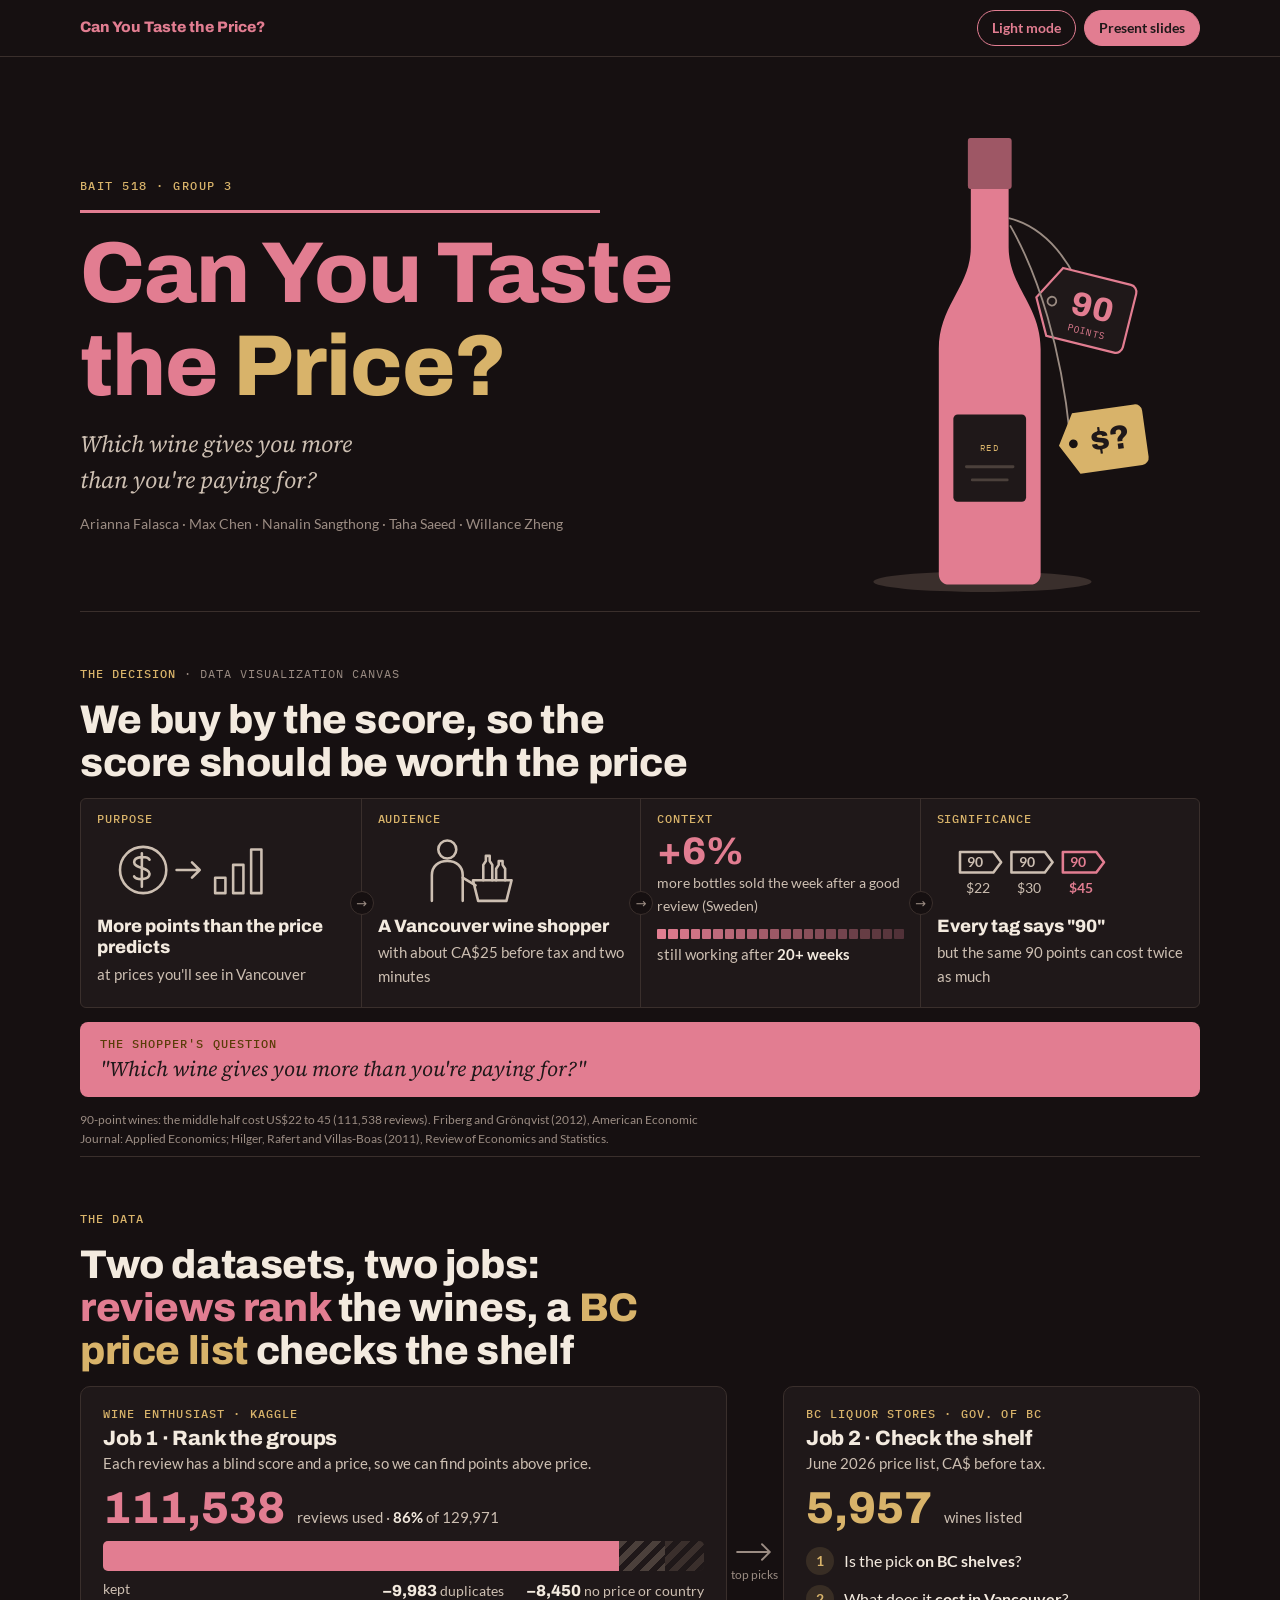
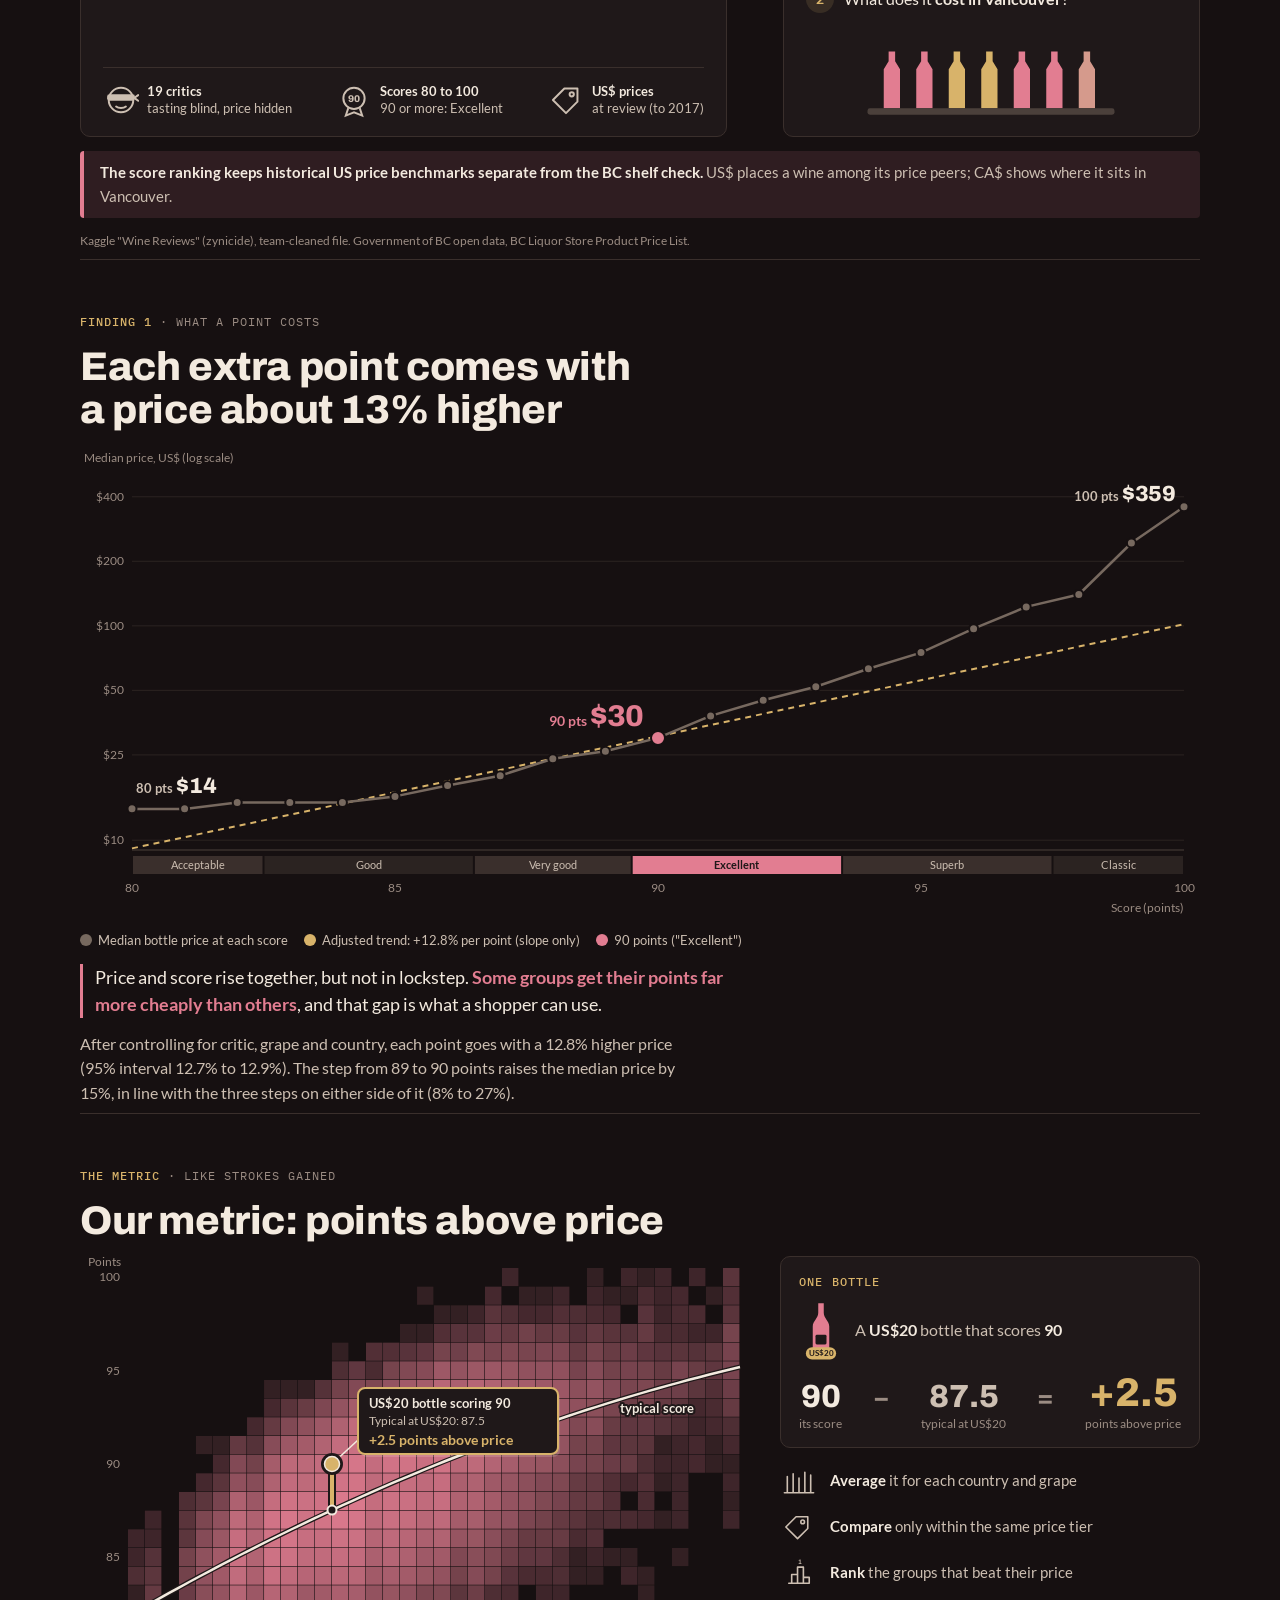
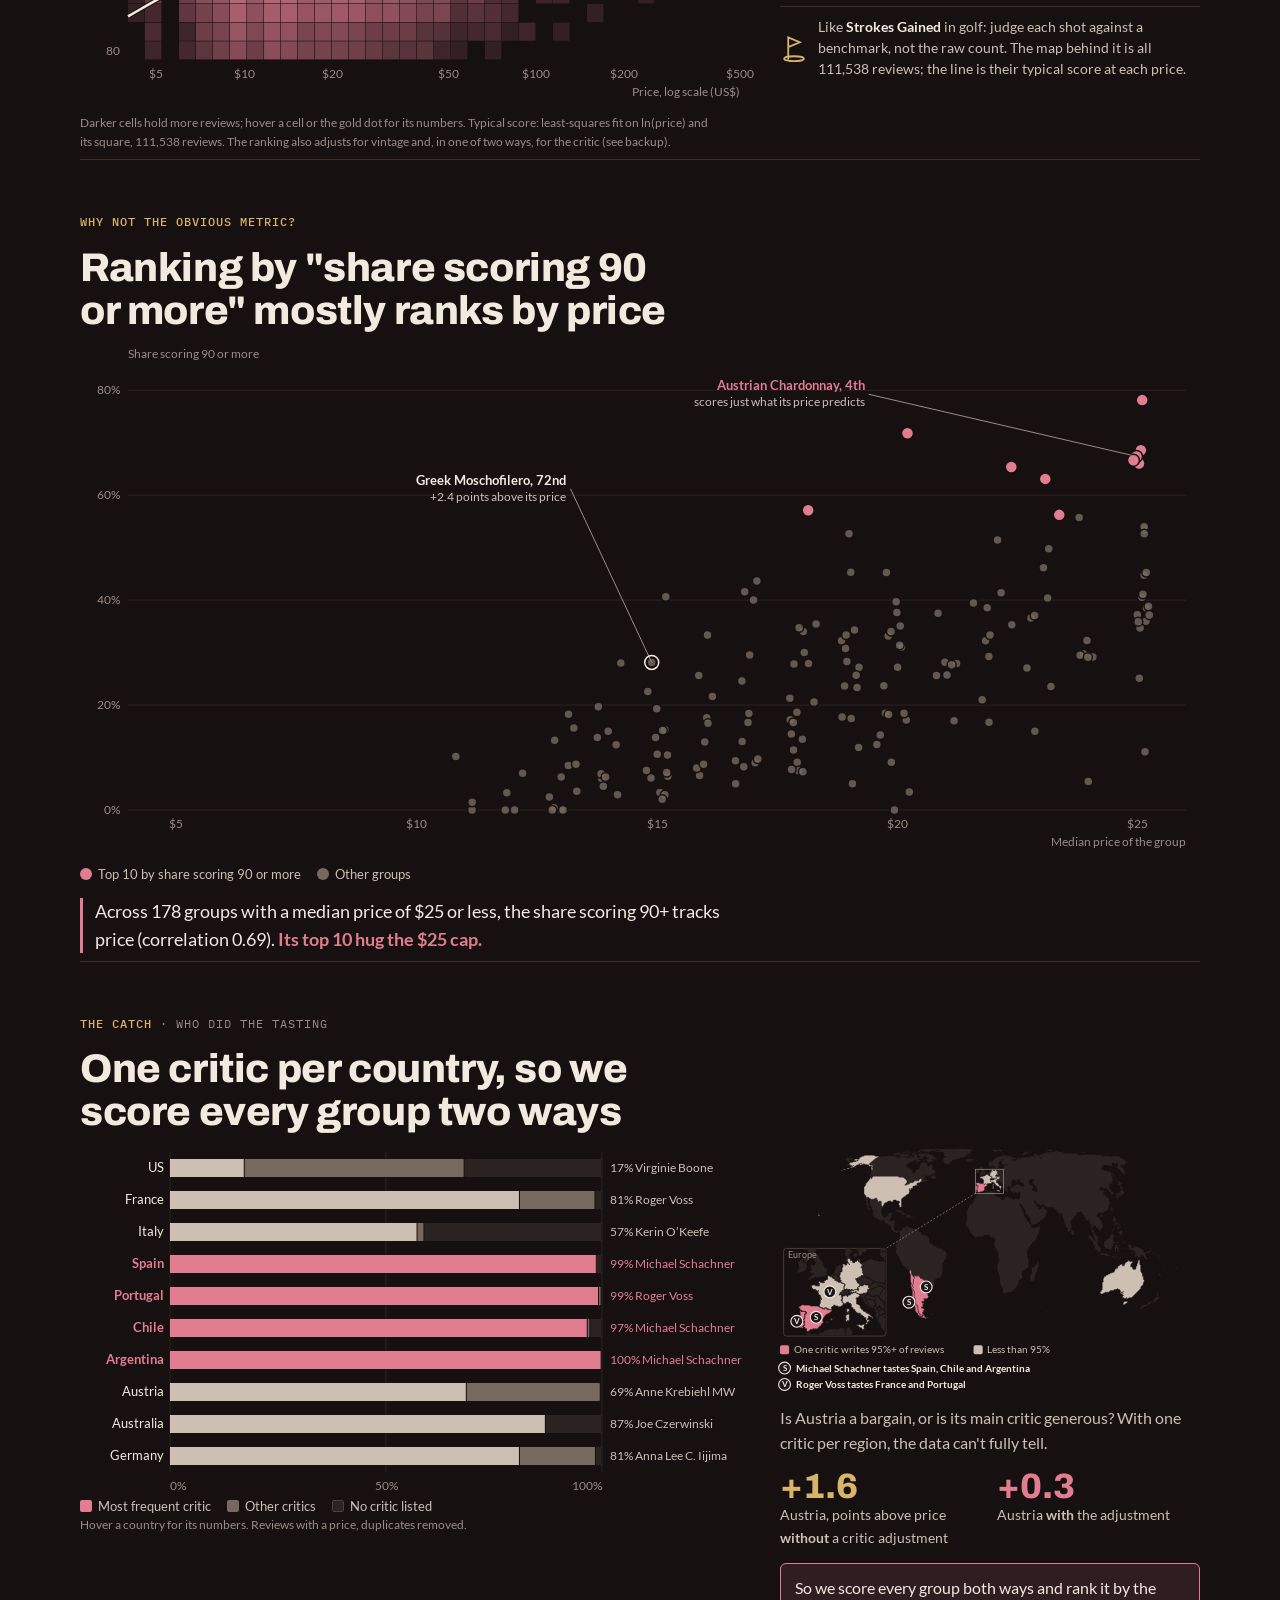
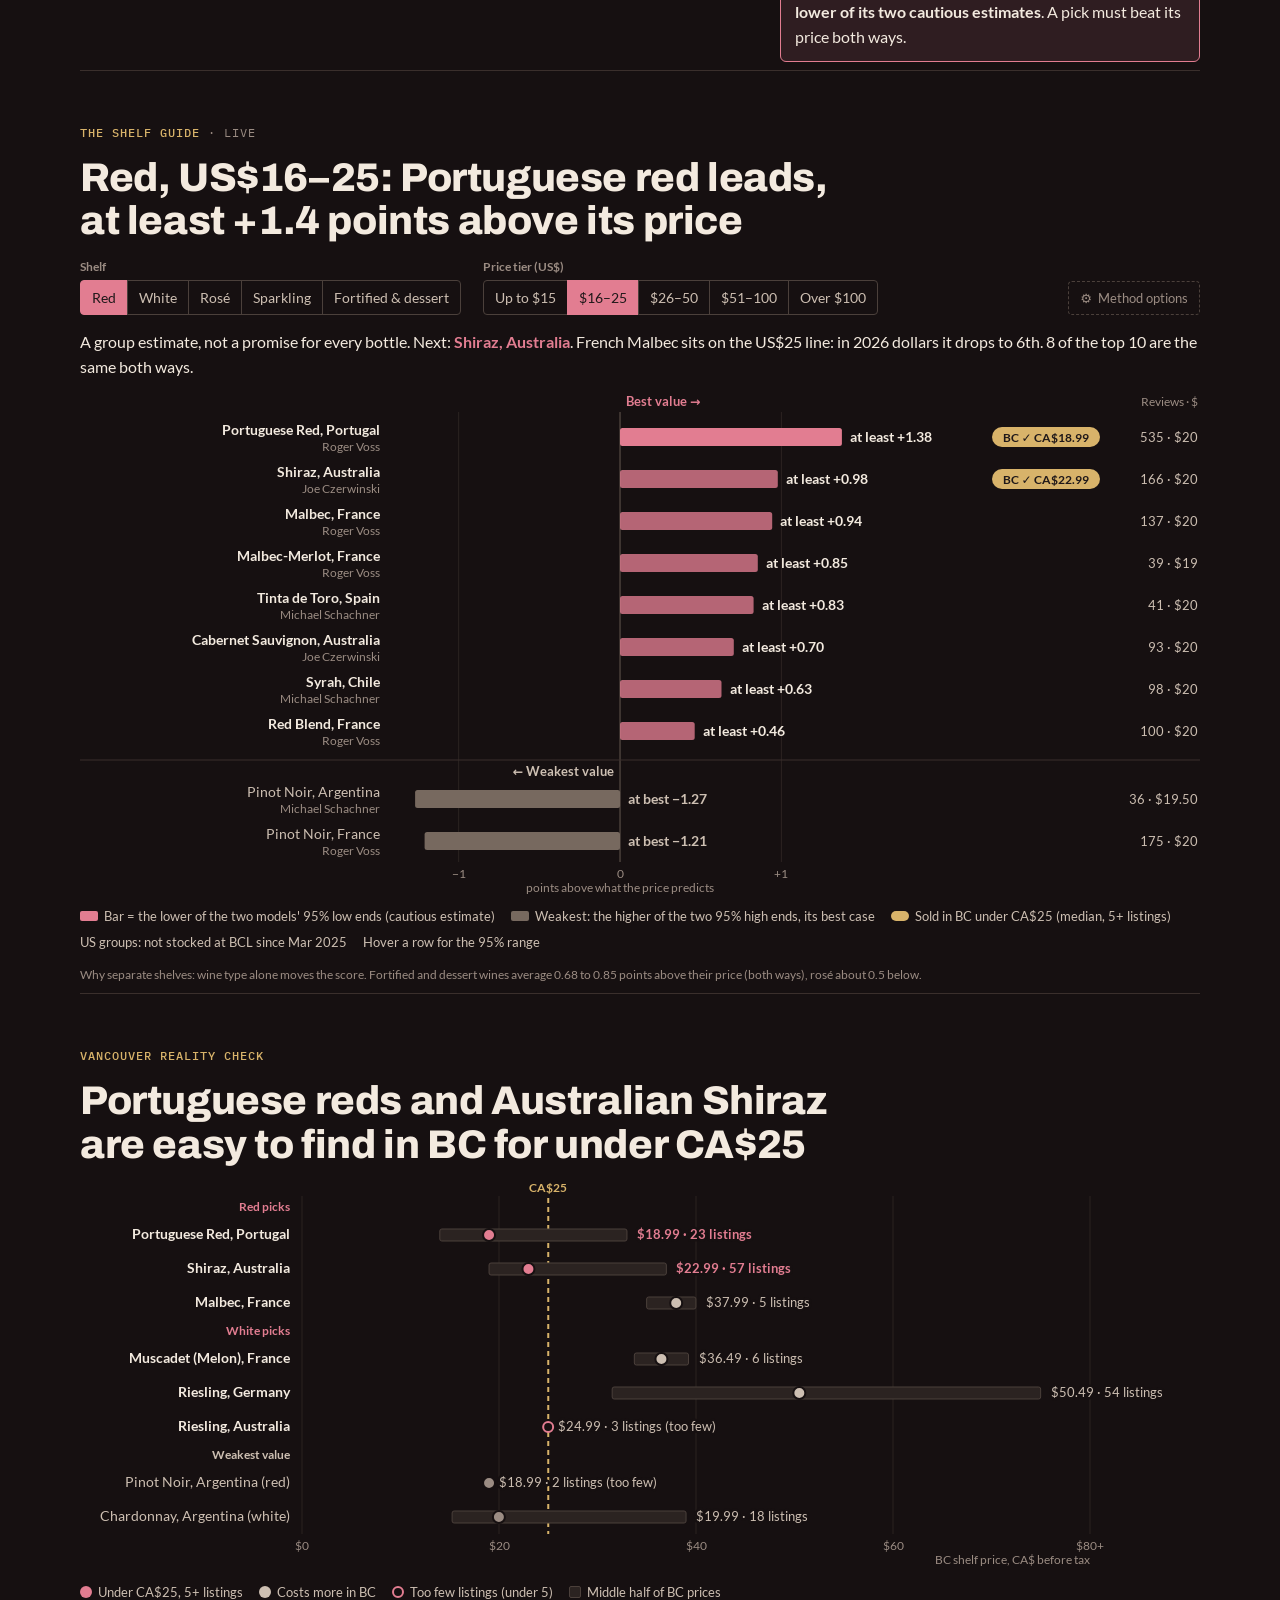
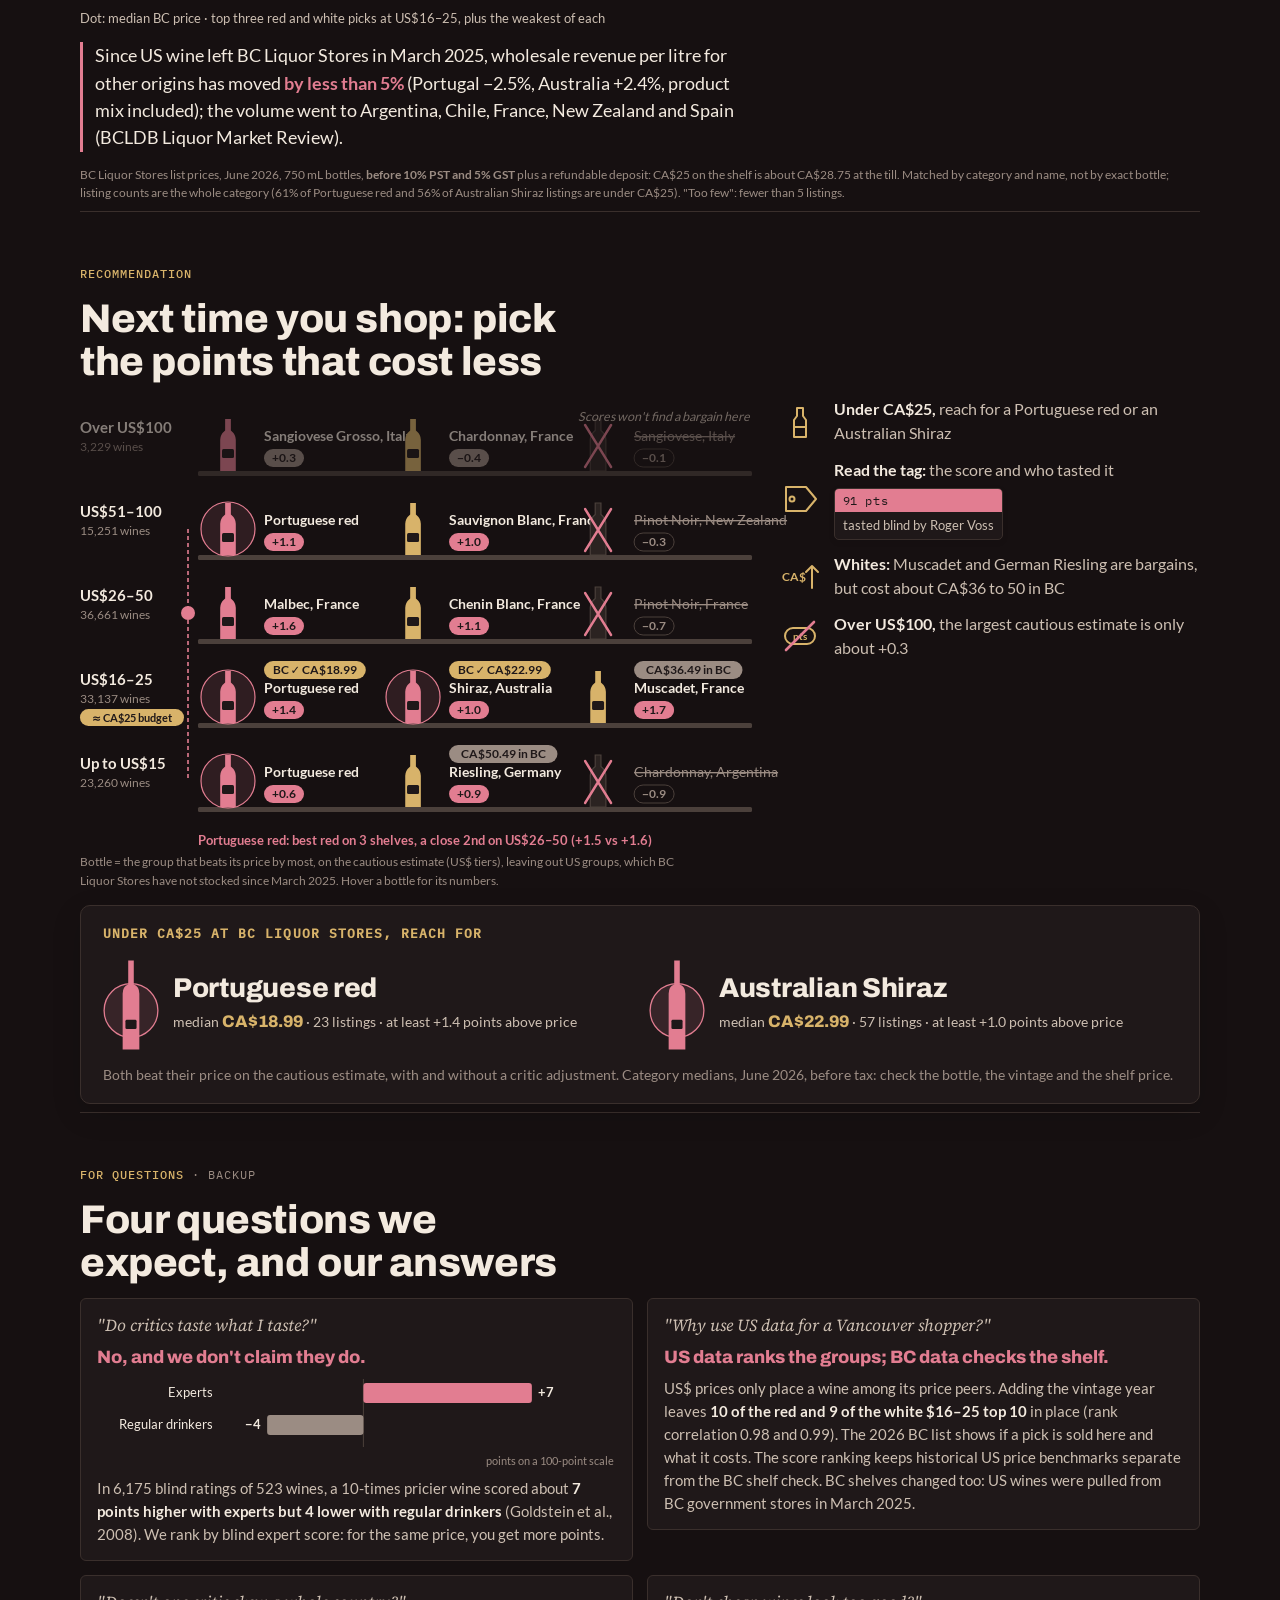
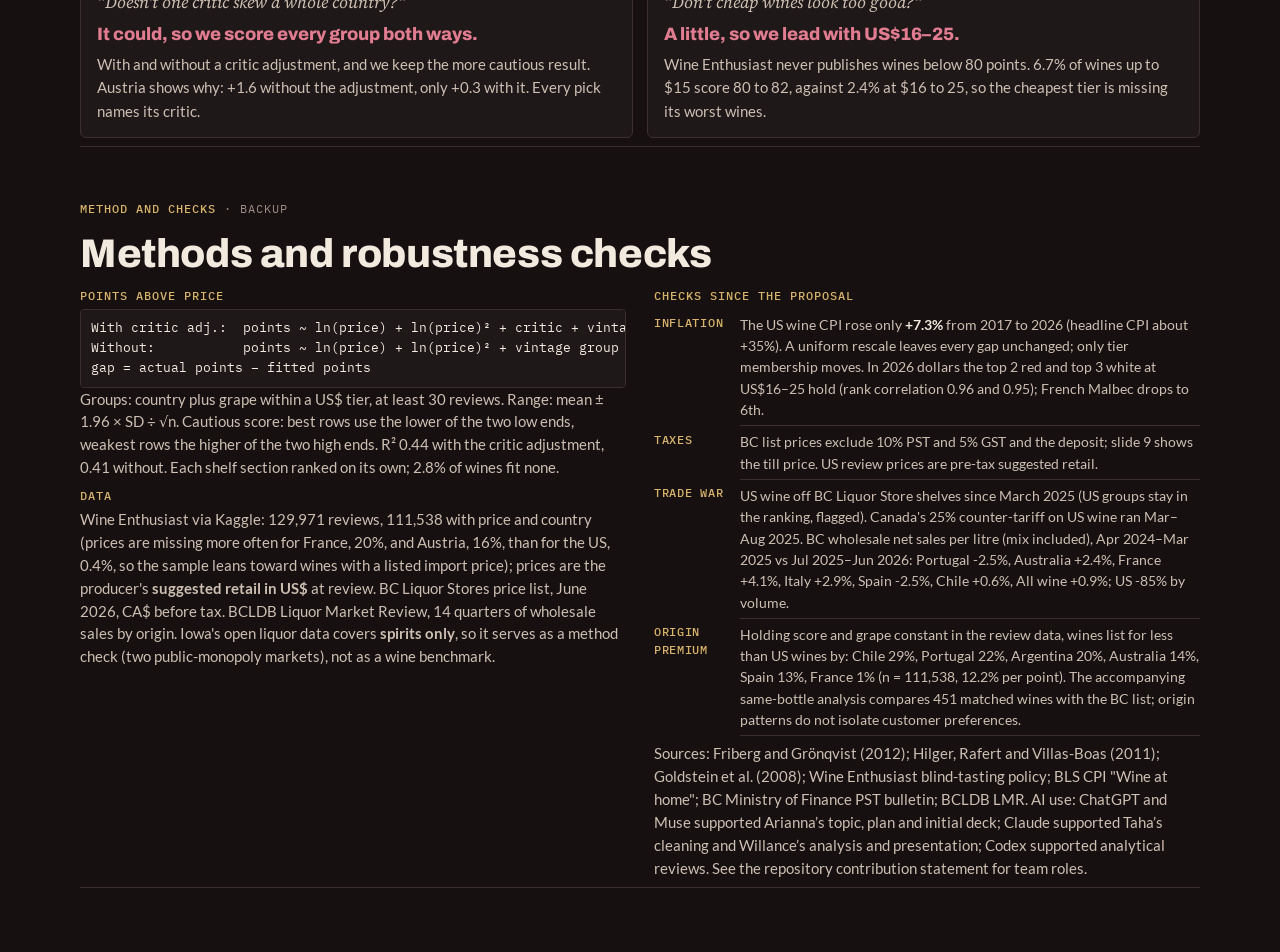
==== projects/wine-story.html @ f8c3a5fb "Create personal analytics portfolio with four evidence-based case studies" ====
<!doctype html>
<html lang="en">
<head>
<meta charset="utf-8">
<meta name="viewport" content="width=device-width, initial-scale=1, viewport-fit=cover">
<title>Can You Taste the Price?</title>
<meta name="claude:viewport-fit-sides" content="cover">
<script>(function () { var t = "dark"; try { t = localStorage.getItem("cytp-theme") || "dark"; } catch (e) {} document.documentElement.setAttribute("data-theme", t === "light" ? "light" : "dark"); })();</script>
<style>
/* Fonts embedded (Google Fonts latin subsets, OFL) so the page renders the same offline. */
@font-face {
  font-family: 'Archivo';
  font-style: normal;
  font-weight: 600;
  font-stretch: 100%;
  font-display: swap;
  src: url([data-uri]) format('woff2');
  unicode-range: U+0000-00FF, U+0131, U+0152-0153, U+02BB-02BC, U+02C6, U+02DA, U+02DC, U+0304, U+0308, U+0329, U+2000-206F, U+20AC, U+2122, U+2191, U+2193, U+2212, U+2215, U+FEFF, U+FFFD;
}
@font-face {
  font-family: 'Archivo';
  font-style: normal;
  font-weight: 800;
  font-stretch: 100%;
  font-display: swap;
  src: url([data-uri]) format('woff2');
  unicode-range: U+0000-00FF, U+0131, U+0152-0153, U+02BB-02BC, U+02C6, U+02DA, U+02DC, U+0304, U+0308, U+0329, U+2000-206F, U+20AC, U+2122, U+2191, U+2193, U+2212, U+2215, U+FEFF, U+FFFD;
}
@font-face {
  font-family: 'IBM Plex Mono';
  font-style: normal;
  font-weight: 400;
  font-display: swap;
  src: url([data-uri]) format('woff2');
  unicode-range: U+0000-00FF, U+0131, U+0152-0153, U+02BB-02BC, U+02C6, U+02DA, U+02DC, U+0304, U+0308, U+0329, U+2000-206F, U+20AC, U+2122, U+2191, U+2193, U+2212, U+2215, U+FEFF, U+FFFD;
}
@font-face {
  font-family: 'IBM Plex Mono';
  font-style: normal;
  font-weight: 500;
  font-display: swap;
  src: url([data-uri]) format('woff2');
  unicode-range: U+0000-00FF, U+0131, U+0152-0153, U+02BB-02BC, U+02C6, U+02DA, U+02DC, U+0304, U+0308, U+0329, U+2000-206F, U+20AC, U+2122, U+2191, U+2193, U+2212, U+2215, U+FEFF, U+FFFD;
}
@font-face {
  font-family: 'Lato';
  font-style: normal;
  font-weight: 400;
  font-display: swap;
  src: url([data-uri]) format('woff2');
  unicode-range: U+0000-00FF, U+0131, U+0152-0153, U+02BB-02BC, U+02C6, U+02DA, U+02DC, U+0304, U+0308, U+0329, U+2000-206F, U+20AC, U+2122, U+2191, U+2193, U+2212, U+2215, U+FEFF, U+FFFD;
}
@font-face {
  font-family: 'Lato';
  font-style: normal;
  font-weight: 700;
  font-display: swap;
  src: url([data-uri]) format('woff2');
  unicode-range: U+0000-00FF, U+0131, U+0152-0153, U+02BB-02BC, U+02C6, U+02DA, U+02DC, U+0304, U+0308, U+0329, U+2000-206F, U+20AC, U+2122, U+2191, U+2193, U+2212, U+2215, U+FEFF, U+FFFD;
}
@font-face {
  font-family: 'Source Serif 4';
  font-style: italic;
  font-weight: 400;
  font-display: swap;
  src: url([data-uri]) format('woff2');
  unicode-range: U+0000-00FF, U+0131, U+0152-0153, U+02BB-02BC, U+02C6, U+02DA, U+02DC, U+0304, U+0308, U+0329, U+2000-206F, U+20AC, U+2122, U+2191, U+2193, U+2212, U+2215, U+FEFF, U+FFFD;
}
@font-face {
  font-family: 'Source Serif 4';
  font-style: italic;
  font-weight: 600;
  font-display: swap;
  src: url([data-uri]) format('woff2');
  unicode-range: U+0000-00FF, U+0131, U+0152-0153, U+02BB-02BC, U+02C6, U+02DA, U+02DC, U+0304, U+0308, U+0329, U+2000-206F, U+20AC, U+2122, U+2191, U+2193, U+2212, U+2215, U+FEFF, U+FFFD;
}
/* Layout: one story, two modes. Scroll mode = a long read for the proposal; Present mode = 16:9 slides
   (1280x720 frames scaled to the screen) for the 7-minute talk. Palette follows the team deck: cream, burgundy, gold. */
:root {
  --bg: #f5efe4; --panel: #fffaf1; --ink: #2a1b1d; --ink-2: #5a4a4b; --ink-3: #8a7b78;
  --rule: #e2d6c4; --grid: #eadfcf; --axis: #cbbca8; --data: #b9ab9a;
  --wine: #6b1d2b; --wine-wash: rgba(107, 29, 43, 0.08); --gold: #a57d33; --gold-wash: rgba(165, 125, 51, 0.12); --dec-label: #e6c886;
  --font-display: "Archivo", "Helvetica Neue", Arial, sans-serif;
  --font-serif: "Source Serif 4", Georgia, serif;
  --font-body: "Lato", system-ui, -apple-system, "Segoe UI", sans-serif;
  --font-data: "IBM Plex Mono", ui-monospace, Menlo, monospace;
}
@media (prefers-color-scheme: dark) {
  :root:not([data-theme="light"]) {
    --bg: #161011; --panel: #1f1819; --ink: #f3eadf; --ink-2: #cdbfb2; --ink-3: #9b8c83;
    --rule: #3a2f2c; --grid: #2b2321; --axis: #4b403b; --data: #77695f;
    --wine: #e27d91; --wine-wash: rgba(226, 125, 145, 0.12); --gold: #d8b36a; --gold-wash: rgba(216, 179, 106, 0.14); --dec-label: #5a3c08;
    color-scheme: dark;
  }
}
:root[data-theme="dark"] {
  --bg: #161011; --panel: #1f1819; --ink: #f3eadf; --ink-2: #cdbfb2; --ink-3: #9b8c83;
  --rule: #3a2f2c; --grid: #2b2321; --axis: #4b403b; --data: #77695f;
  --wine: #e27d91; --wine-wash: rgba(226, 125, 145, 0.12); --gold: #d8b36a; --gold-wash: rgba(216, 179, 106, 0.14); --dec-label: #5a3c08;
  color-scheme: dark;
}
* { box-sizing: border-box; }
[hidden] { display: none !important; }
body { margin: 0; background: var(--bg); color: var(--ink); font-family: var(--font-body); font-size: 1rem; line-height: 1.55;
  padding-left: max(16px, env(safe-area-inset-left, 0px)); padding-right: max(16px, env(safe-area-inset-right, 0px)); padding-block: 0 64px; }
h1, h2, h3 { font-family: var(--font-display); font-weight: 800; line-height: 1.08; margin: 0; text-wrap: balance; letter-spacing: -0.01em; }
p { margin: 0; }
a { color: var(--wine); text-underline-offset: 2px; }
:focus-visible { outline: 2px solid var(--wine); outline-offset: 2px; }
.num { font-variant-numeric: tabular-nums; }

/* top bar (scroll mode) */
.bar { position: sticky; top: env(safe-area-inset-top, 0px); z-index: 20; background: var(--bg); border-bottom: 1px solid var(--rule); margin: 0 calc(-1 * max(16px, env(safe-area-inset-left, 0px))); padding: 10px max(16px, env(safe-area-inset-left, 0px)); }
body::before { content: ""; position: fixed; inset: 0 0 auto; height: env(safe-area-inset-top, 0px); z-index: 30; background: var(--bg); }
.bar-in { max-width: 1120px; margin: 0 auto; display: flex; align-items: center; justify-content: space-between; gap: 12px; }
.bar-btns { display: flex; gap: 8px; align-items: center; }
.bar .brand { font-family: var(--font-display); font-weight: 800; font-size: 0.95rem; color: var(--wine); }
.btn { font: inherit; font-size: 0.875rem; font-weight: 700; border: 1px solid var(--wine); color: var(--wine); background: transparent; border-radius: 999px; padding: 6px 14px; cursor: pointer; min-height: 34px; }
.btn.solid { background: var(--wine); color: var(--panel); }
.btn:hover { background: var(--wine-wash); }
.btn.solid:hover { opacity: 0.9; background: var(--wine); }

/* slides in scroll mode */
.slide { max-width: 1120px; margin: 0 auto; padding-block: 52px 8px; border-bottom: 1px solid var(--rule); }
.frame { display: grid; gap: 14px; min-width: 0; }
.eyebrow { font-family: var(--font-data); font-size: 0.78rem; letter-spacing: 0.08em; text-transform: uppercase; color: var(--ink-3); }
.eyebrow b { color: var(--gold); font-weight: 500; }
.slide h2 { font-size: clamp(1.6rem, 1.2rem + 1.8vw, 2.5rem); color: var(--ink); max-width: 30ch; }
.dek { font-family: var(--font-serif); font-style: italic; font-size: clamp(1.15rem, 1rem + 0.6vw, 1.45rem); color: var(--ink-2); max-width: 46ch; }
.take { font-size: 1.1rem; color: var(--ink); max-width: 66ch; border-left: 3px solid var(--wine); padding-left: 12px; }
.take b { color: var(--wine); }
.src { font-size: 0.75rem; color: var(--ink-3); max-width: 90ch; }
.more { display: grid; gap: 10px; color: var(--ink-2); max-width: 70ch; font-size: 0.97rem; }
.cols { display: grid; grid-template-columns: minmax(0, 1.6fr) minmax(0, 1fr); gap: 28px; align-items: start; }
.side { display: grid; gap: 14px; align-content: start; color: var(--ink-2); font-size: 0.98rem; min-width: 0; }
.side .big { font-family: var(--font-display); font-weight: 800; font-size: 2.2rem; color: var(--wine); line-height: 1; }
.side .lbl { font-size: 0.9rem; color: var(--ink-2); }
.side .pair { display: grid; grid-template-columns: 1fr 1fr; gap: 14px; }
.rule-box { border: 1px solid var(--wine); border-radius: 6px; padding: 12px 14px; background: var(--wine-wash); color: var(--ink); }
.chart { position: relative; width: 100%; min-width: 0; }
.chart svg { display: block; width: 100%; height: auto; overflow: visible; }
.chart svg text { font-family: var(--font-body); font-variant-numeric: tabular-nums; }
.legend { display: flex; flex-wrap: wrap; gap: 6px 16px; font-size: 0.82rem; color: var(--ink-2); }
.legend span { display: inline-flex; align-items: center; gap: 6px; }
.k { display: inline-block; width: 12px; height: 12px; border-radius: 50%; }
.k.w { background: var(--wine); } .k.g { background: var(--gold); } .k.d { background: var(--data); } .k.l { background: var(--grid); border: 1px solid var(--axis); border-radius: 2px; } .k.sq { border-radius: 2px; }
.tip { position: absolute; pointer-events: none; z-index: 5; background: var(--panel); color: var(--ink); border: 1px solid var(--axis); border-radius: 4px; padding: 7px 10px; font-size: 0.8rem; line-height: 1.4; box-shadow: 0 4px 14px rgba(0,0,0,0.14); max-width: 260px; display: grid; gap: 2px; }
.tip strong { font-size: 0.92rem; } .tip span { color: var(--ink-2); }
details.notes { color: var(--ink-2); font-size: 0.9rem; max-width: 72ch; margin-top: 10px; }
details.notes summary { cursor: pointer; font-family: var(--font-data); font-size: 0.75rem; letter-spacing: 0.06em; text-transform: uppercase; color: var(--ink-3); }
details.notes p { margin-top: 6px; }

/* title slide */
.title h1 { font-size: clamp(2.6rem, 1.6rem + 5vw, 5.4rem); color: var(--wine); }
.title h1 em { font-style: normal; color: var(--gold); }
.stats { display: grid; grid-template-columns: repeat(3, minmax(0, 1fr)); gap: 0; border-top: 1px solid var(--rule); margin-top: 6px; }
.stat { padding: 14px 18px 4px 0; display: grid; gap: 4px; align-content: start; }
.stat + .stat { padding-left: 18px; border-left: 1px solid var(--rule); }
.stat .v { font-family: var(--font-display); font-weight: 800; font-size: 2.3rem; line-height: 1; color: var(--ink); }
.stat .v.w { color: var(--wine); }
.stat .l { font-size: 0.9rem; color: var(--ink-2); max-width: 30ch; }
.team { font-size: 0.9rem; color: var(--ink-3); }

/* canvas grid */
.canvas { display: grid; grid-template-columns: repeat(4, minmax(0, 1fr)); border: 1px solid var(--rule); border-radius: 6px; background: var(--panel); }
.cell { padding: 14px 16px 16px; display: grid; gap: 6px; align-content: start; min-width: 0; }
.cell + .cell { border-left: 1px solid var(--rule); }
.cell h3 { font-family: var(--font-data); font-weight: 500; font-size: 0.75rem; letter-spacing: 0.08em; text-transform: uppercase; color: var(--gold); }
.cell p { font-size: 0.95rem; color: var(--ink-2); }
.cell p b { color: var(--ink); }
.canvas.vis .cell { gap: 4px; position: relative; }
.canvas.vis .cell + .cell::before { content: "→"; position: absolute; left: -12px; top: 50%; transform: translateY(-50%); width: 22px; height: 22px; border-radius: 50%; background: var(--bg); border: 1px solid var(--rule); display: grid; place-items: center; font-size: 13px; color: var(--ink-3); z-index: 1; }
.cell .ico { width: 100%; max-width: 190px; height: 72px; color: var(--ink-2); margin: 4px 0 6px; overflow: visible; }
.cell .hl { font-family: var(--font-display); font-weight: 800; font-size: 1.12rem; line-height: 1.2; color: var(--ink); }
.stat6 { display: grid; gap: 2px; margin: 2px 0 4px; }
.stat6 .big6 { font-family: var(--font-display); font-weight: 800; font-size: 2.4rem; line-height: 1; color: var(--wine); font-variant-numeric: tabular-nums; }
.stat6 span:last-child { font-size: 0.9rem; color: var(--ink-2); }
.weeks { display: grid; grid-template-columns: repeat(22, 1fr); gap: 2px; height: 10px; margin-top: 4px; }
.weeks i { background: var(--wine); border-radius: 1px; }
.wl { font-size: 0.85rem; color: var(--ink-2); }
body.present .cell .hl { font-size: 20px; } body.present .stat6 .big6 { font-size: 44px; }

.decision { font-family: var(--font-serif); font-style: italic; font-size: 1.3rem; line-height: 1.35; color: var(--panel); background: var(--wine); border-radius: 8px; padding: 14px 20px; }
.decision b { display: block; font-family: var(--font-data); font-style: normal; font-weight: 500; font-size: 0.72rem; letter-spacing: 0.09em; text-transform: uppercase; color: var(--dec-label); margin-bottom: 4px; }


/* slide 3: two datasets, two jobs */
.hw { color: var(--wine); } .hg { color: var(--gold); }
.jobs { display: grid; grid-template-columns: minmax(0, 1.55fr) 56px minmax(0, 1fr); align-items: stretch; }
.job { background: var(--panel); border: 1px solid var(--rule); border-radius: 10px; padding: 18px 22px; display: flex; flex-direction: column; min-width: 0; }
.job .jt { font-family: var(--font-data); font-weight: 500; font-size: 0.72rem; letter-spacing: 0.1em; text-transform: uppercase; color: var(--gold); margin: 0; }
.job h3 { font-family: var(--font-display); font-weight: 800; font-size: 1.3rem; margin: 4px 0 2px; color: var(--ink); }
.job .js { font-size: 0.92rem; color: var(--ink-2); margin: 0 0 10px; }
.kept { display: flex; align-items: baseline; gap: 12px; flex-wrap: wrap; margin: 2px 0 10px; font-size: 0.92rem; color: var(--ink-2); }
.kept b { color: var(--ink); }
.jbig { font-family: var(--font-display); font-weight: 800; font-size: 2.8rem; line-height: 1; color: var(--wine); }
.j2 .jbig { color: var(--gold); }
.kbar { display: flex; height: 30px; border-radius: 5px; overflow: hidden; background: var(--grid); }
.kbar i { display: block; height: 100%; border-radius: 0; width: auto; margin: 0; }
.kbar .kk { background: var(--wine); }
.kbar .kc1 { background: repeating-linear-gradient(135deg, var(--axis) 0 6px, var(--panel) 6px 12px); }
.kbar .kc2 { background: repeating-linear-gradient(135deg, var(--rule) 0 6px, var(--panel) 6px 12px); }
.kl { display: flex; gap: 6px 22px; flex-wrap: wrap; margin: 8px 0 4px; font-size: 0.85rem; color: var(--ink-2); }
.kl .kc-first { margin-left: auto; }
.kl b { font-family: var(--font-display); font-weight: 800; color: var(--ink); font-size: 1rem; }
.chips { display: grid; grid-template-columns: repeat(3, auto); justify-content: space-between; gap: 12px; margin-top: auto; padding-top: 14px; border-top: 1px solid var(--rule); }
.chip { display: grid; grid-template-columns: 36px 1fr; gap: 8px; align-items: center; font-size: 0.84rem; line-height: 1.3; color: var(--ink-2); }
.chip svg { width: 36px; height: 36px; color: var(--ink-2); }
.chip b { color: var(--ink); }
.jarrow { display: flex; flex-direction: column; align-items: center; justify-content: center; gap: 2px; color: var(--ink-3); font-size: 0.72rem; }
.jarrow svg { width: 42px; height: 24px; }
.qs { list-style: none; margin: 6px 0 0; padding: 0; display: grid; gap: 10px; }
.qs li { display: grid; grid-template-columns: 28px 1fr; gap: 10px; align-items: center; font-size: 0.98rem; color: var(--ink); }
.qs i { width: 28px; height: 28px; border-radius: 50%; background: var(--gold-wash); color: var(--gold); display: grid; place-items: center; font-style: normal; font-weight: 700; font-size: 0.85rem; }
.mshelf { display: block; width: 100%; max-width: 260px; height: auto; margin: auto auto 0; padding-top: 14px; }
.jrule { margin: 0; border-left: 4px solid var(--wine); background: var(--wine-wash); border-radius: 4px; padding: 10px 16px; font-size: 0.95rem; color: var(--ink-2); }
.jrule b { color: var(--ink); }
body.present #s3 .frame { gap: 18px; }
body.present .pres-hide { display: none; }
body.present #s3 .job { padding: 20px 24px; }
body.present .job h3 { font-size: 24px; } body.present .job .js, body.present .kept { font-size: 16px; }
body.present .jbig { font-size: 52px; } body.present .kbar { height: 34px; }
body.present .kl { font-size: 15px; } body.present .kl b { font-size: 18px; }
body.present .chip { font-size: 14.5px; } body.present .qs li { font-size: 18px; }
body.present .jrule { font-size: 17px; } body.present .job .jt { font-size: 12.5px; }
@media (max-width: 860px) {
  .jobs { grid-template-columns: minmax(0, 1fr); gap: 0; }
  .jarrow { flex-direction: row; padding: 6px 0; } .jarrow svg { transform: rotate(90deg); }
  .chips { grid-template-columns: minmax(0, 1fr); }
}
/* slide 5: equation card + steps */
.s5side { gap: 14px; }
.eqcard { background: var(--panel); border: 1px solid var(--rule); border-radius: 10px; padding: 16px 18px; }
.eqcard .jt { font-family: var(--font-data); font-weight: 500; font-size: 0.72rem; letter-spacing: 0.1em; text-transform: uppercase; color: var(--gold); margin: 0 0 8px; }
.eqex { display: grid; grid-template-columns: 44px 1fr; gap: 12px; align-items: center; margin-bottom: 10px; }
.eqex svg { width: 44px; height: 62px; }
.eqex p { margin: 0; font-size: 1rem; color: var(--ink-2); } .eqex b { color: var(--ink); }
.calc { display: flex; align-items: flex-start; justify-content: space-between; gap: 6px; text-align: center; }
.calc > div { display: grid; grid-template-rows: 2.6rem auto; gap: 4px; justify-items: center; align-items: end; }
body.present .calc > div { grid-template-rows: 50px auto; }
.calc .op { align-self: start; padding-top: 0.7rem; }
body.present .calc .op { padding-top: 12px; }
.calc .n { font-family: var(--font-display); font-weight: 800; font-size: 2rem; line-height: 1; color: var(--ink); }
.calc .n.muted { color: var(--ink-2); }
.calc .res .n { color: var(--gold); font-size: 2.5rem; }
.calc .l { font-size: 0.74rem; color: var(--ink-3); line-height: 1.2; }
.calc .op { font-family: var(--font-display); font-weight: 800; font-size: 1.6rem; color: var(--ink-3); line-height: 1.25; }
.steps { list-style: none; margin: 0; padding: 0; display: grid; gap: 8px; }
.steps li { display: grid; grid-template-columns: 38px 1fr; gap: 12px; align-items: center; font-size: 0.95rem; color: var(--ink-2); }
.steps li svg { width: 38px; height: 38px; color: var(--ink-2); }
.steps b { color: var(--ink); }
.golf { margin: 0; display: grid; grid-template-columns: 28px 1fr; gap: 10px; align-items: center; border-top: 1px solid var(--rule); padding-top: 10px; font-size: 0.85rem; color: var(--ink-2); }
.golf svg { width: 28px; height: 28px; color: var(--gold); } .golf b { color: var(--ink); }
body.present .eqex p { font-size: 18px; } body.present .calc .n { font-size: 38px; } body.present .calc .res .n { font-size: 48px; }
body.present .calc .l { font-size: 13px; } body.present .calc .op { font-size: 30px; }
body.present .steps li { font-size: 17px; } body.present .golf { font-size: 14.5px; }
body.present .eqcard .jt { font-size: 12.5px; }
/* cover */
.cover { display: grid; grid-template-columns: minmax(0, 1.7fr) minmax(0, 1fr); gap: 24px; align-items: center; }
.cover-l { display: grid; gap: 14px; align-content: center; min-width: 0; }
.cover-eb { color: var(--gold) !important; font-weight: 500; letter-spacing: 0.12em; }
.cover-rule { display: block; height: 3px; width: min(100%, 520px); background: var(--wine); }
.cover-art { width: 100%; max-width: 320px; height: auto; justify-self: center; overflow: visible; }
body.present #s1 .frame { align-content: center; }
body.present .cover { grid-template-columns: 790px 1fr; gap: 20px; }
body.present .cover-l { gap: 18px; }
body.present .cover-eb { font-size: 16px; }
body.present .cover-rule { width: 560px; }
body.present .title h1 { font-size: 92px; line-height: 0.98; }
body.present #s1 .dek { font-size: 30px; line-height: 1.25; margin-top: 6px; }
body.present #s1 .team { font-size: 16px; margin-top: 10px; }
body.present .cover-art { max-width: 330px; }
@media (max-width: 700px) { .cover { grid-template-columns: minmax(0, 1fr); } .cover-art { max-width: 180px; } }
/* slide 11: question cards */
.lims.qa { align-items: start; }
.lim .qq { font-family: var(--font-serif); font-style: italic; font-size: 1.05rem; color: var(--ink-2); margin: 0; }
.lim .qa-a { font-family: var(--font-display); font-weight: 800; font-size: 1.12rem; color: var(--wine); margin: 0; line-height: 1.2; }
body.present .lim .qq { font-size: 17px; } body.present .lim .qa-a { font-size: 20px; }
body.present .lims.qa .lim p:not(.qq):not(.qa-a) { font-size: 14.5px; }
body.present .lims.qa .lim { padding: 12px 16px; gap: 6px; }
/* slide 8: bars, method options, demo hint */
.adv { align-self: end; margin-left: auto; }
.adv summary { cursor: pointer; font-size: 0.82rem; color: var(--ink-3); border: 1px dashed var(--axis); border-radius: 4px; padding: 6px 11px; list-style: none; min-height: 34px; display: flex; align-items: center; gap: 6px; }
.adv summary::-webkit-details-marker { display: none; }
.adv summary::before { content: "⚙"; }
.adv[open] summary { color: var(--ink); border-style: solid; }
.adv-body { display: flex; flex-wrap: wrap; gap: 10px 22px; margin-top: 8px; }
body.present .adv { position: relative; } body.present .adv[open] .adv-body { position: absolute; right: 0; top: 100%; z-index: 30; width: max-content; background: var(--panel); border: 1px solid var(--axis); border-radius: 6px; padding: 10px 12px; box-shadow: 0 8px 24px rgba(0,0,0,0.14); flex-wrap: nowrap; }
body.present .seg button.hint { box-shadow: 0 0 0 3px var(--gold-wash), 0 0 0 1.5px var(--gold) inset; position: relative; z-index: 1; }
body.present #s8 h2 { font-size: 34px; max-width: 46ch; }
.legend .k.d2 { background: var(--ink-2); }
.legend .k.ho { background: var(--bg); border: 2px solid var(--wine); box-sizing: border-box; }
.legend .k.bcl { width: 18px; height: 10px; border-radius: 5px; background: var(--gold); }
.legend .k.bb { width: 18px; height: 10px; border-radius: 2px; background: var(--wine); }
.legend .k.bw { width: 18px; height: 10px; border-radius: 2px; background: var(--data); }
/* slide 12: checks table */
.chk { border-collapse: collapse; width: 100%; font-size: 0.86rem; color: var(--ink-2); }
.chk th { text-align: left; vertical-align: top; padding: 5px 10px 5px 0; width: 7.5em; font-family: var(--font-data); font-weight: 500; font-size: 0.72rem; letter-spacing: 0.06em; text-transform: uppercase; color: var(--gold); }
.chk td { padding: 5px 0; border-bottom: 1px solid var(--rule); vertical-align: top; }
.chk b { color: var(--ink); }
body.present .m12 { grid-template-columns: minmax(0, 1fr) minmax(0, 1.25fr); gap: 10px 22px; }
body.present .m12 p, body.present .chk { font-size: 13.5px; }
body.present .m12 .src { font-size: 11px; }
body.present #s12 h2 { font-size: 30px; }
body.present #s9 .take { font-size: 16px; padding-left: 10px; }
body.present #s8 .legend { font-size: 12.5px; gap: 4px 12px; }
body.present #s8 .frame { gap: 12px; }
body.present #s9 .frame { gap: 10px; }
body.present #s9 .legend { font-size: 12.5px; }
/* shelf guide controls */
.controls { display: flex; flex-wrap: wrap; gap: 10px 22px; align-items: end; }
.ctl { display: grid; gap: 4px; }
.ctl .lab { font-size: 0.78rem; color: var(--ink-3); font-weight: 700; }
.seg { display: inline-flex; flex-wrap: wrap; padding: 0 1px 1px 0; }
.seg button { font: inherit; font-size: 0.86rem; color: var(--ink-2); background: transparent; border: 1px solid var(--axis); margin: 0 -1px -1px 0; padding: 6px 11px; min-height: 34px; cursor: pointer; }
.seg button:first-child { border-radius: 4px 0 0 4px; } .seg button:last-child { border-radius: 0 4px 4px 0; }
.seg button:hover { background: var(--wine-wash); }
.seg button[aria-pressed="true"] { background: var(--wine); color: var(--panel); border-color: var(--wine); }
.guide-take { font-size: 1.02rem; color: var(--ink); min-height: 1.6em; }
.guide-take b { color: var(--wine); }

/* shelf graphic */
.shelf { display: grid; gap: 0; border: 1px solid var(--rule); border-radius: 6px; background: var(--panel); overflow: hidden; }
.tier { display: grid; grid-template-columns: 7.2rem minmax(0, 1fr); gap: 12px; padding: 10px 12px; border-bottom: 3px solid var(--axis); align-items: center; }
.tier:last-child { border-bottom: 0; }
.tier .tl { font-family: var(--font-display); font-weight: 800; font-size: 0.95rem; color: var(--ink); }
.tier .tl span { display: block; font-family: var(--font-body); font-weight: 400; font-size: 0.75rem; color: var(--ink-3); }
.tags { display: flex; flex-wrap: wrap; gap: 8px; }
.tag { border: 1px solid var(--wine); border-radius: 4px; padding: 5px 9px; background: var(--wine-wash); min-width: 0; }
.tag .tn { font-weight: 700; font-size: 0.88rem; color: var(--ink); }
.tag .ts { font-size: 0.74rem; color: var(--ink-2); }
.tag.bad { border-color: var(--axis); border-style: dashed; background: transparent; }
.tag.bad .tn { color: var(--ink-2); font-weight: 400; text-decoration: line-through; text-decoration-color: var(--ink-3); }
.tag.none { border-color: var(--axis); background: transparent; }
.acts { margin: 0; padding: 0; list-style: none; display: grid; gap: 12px; counter-reset: a; }
.acts li { display: grid; grid-template-columns: 2rem minmax(0, 1fr); gap: 8px; counter-increment: a; color: var(--ink-2); font-size: 0.97rem; }
.acts li::before { content: counter(a); font-family: var(--font-display); font-weight: 800; font-size: 1.4rem; color: var(--gold); line-height: 1; }
.acts b { color: var(--ink); }
.was { display: block; font-size: 0.78em; color: var(--ink-3); margin-top: 2px; }
.acts.vis li { grid-template-columns: 2.6rem minmax(0, 1fr); align-items: center; gap: 12px; }
.acts.vis li::before { content: none; }
.aico { width: 40px; height: 40px; color: var(--gold); }
.ptag { display: inline-grid; margin-top: 6px; border: 1px solid var(--rule); border-radius: 5px; overflow: hidden; background: var(--panel); font-size: 0.82rem; color: var(--ink-2); box-shadow: 0 2px 6px rgba(0,0,0,.08); }
.ptag span { background: var(--wine); color: var(--panel); font-family: var(--font-data); font-size: 0.78rem; padding: 2px 8px; letter-spacing: .05em; }
.ptag em { font-style: normal; padding: 3px 8px 4px; }


/* limits */
.lims { display: grid; grid-template-columns: repeat(2, minmax(0, 1fr)); gap: 14px; }
.lim { border: 1px solid var(--rule); border-radius: 6px; padding: 14px 16px; background: var(--panel); display: grid; gap: 8px; align-content: start; min-width: 0; }
.lim h3 { font-family: var(--font-display); font-weight: 800; font-size: 1.05rem; }
.lim p { font-size: 0.93rem; color: var(--ink-2); }
.lim p b { color: var(--ink); }
.method { display: grid; grid-template-columns: repeat(2, minmax(0, 1fr)); gap: 18px 28px; }
.method h3 { font-family: var(--font-data); font-weight: 500; font-size: 0.78rem; letter-spacing: 0.08em; text-transform: uppercase; color: var(--gold); margin-bottom: 6px; }
.method p, .method li { font-size: 0.92rem; color: var(--ink-2); }
.method ul { margin: 0; padding-left: 1.1em; display: grid; gap: 4px; }
.formula { font-family: var(--font-data); font-size: 0.82rem; background: var(--panel); border: 1px solid var(--rule); border-radius: 4px; padding: 8px 10px; color: var(--ink); overflow-x: auto; white-space: pre; }

/* present mode */
.pbar { display: none; }
body.present { overflow: hidden; padding: 0; }
body.present .bar, body.present .slide details.notes, body.present .more { display: none; }
body.present .slide { position: fixed; inset: 0; max-width: none; margin: 0; padding: 0; border: 0; display: none; align-items: center; justify-content: center; background: var(--bg); }
body.present .slide.active { display: flex; }
body.present .frame { width: 1280px; height: 720px; flex: none; padding: 44px 64px 40px; transform: scale(var(--s, 1)); transform-origin: center center; align-content: start; gap: 16px; overflow: hidden; }
body.present .slide h2 { font-size: 38px; max-width: 40ch; }
body.present #s8 .controls { gap: 8px 14px; }
body.present #s8 .seg button { padding: 5px 8px; font-size: 13.5px; min-height: 30px; }
body.present #s10 .cols { grid-template-columns: minmax(0, 2fr) minmax(0, 1fr); transition: opacity .6s; }
/* slide 10 steps: present mode hides each piece until its click; the scroll page shows everything at once */
body.present #s10 .acts li { opacity: 0; transform: translateY(10px); transition: opacity .45s, transform .45s; }
body.present #s10.st1 .acts li:nth-child(1), body.present #s10.st2 .acts li:nth-child(2), body.present #s10.st2 .acts li:nth-child(3), body.present #s10.st3 .acts li:nth-child(4) { opacity: 1; transform: none; }
body.present #s10.st2 .acts li:nth-child(3) { transition-delay: .6s; }
#s10 svg .dm { transition: opacity .5s; }
body.present #s10.st1 svg .dm { opacity: .22; }
body.present #s10.st2 svg .dm.kw, body.present #s10.st3 svg .dm.kh { opacity: 1; }
#s10 svg .slot { transition: transform .55s cubic-bezier(.2,.8,.2,1); }
body.present #s10:not(.st1) svg .slot { transform: translateX(var(--dx, 0px)); }
#s10 svg .xtra { transition: opacity .45s, transform .5s cubic-bezier(.2,.8,.2,1); }
body:not(.present) #s10 svg .bout { display: none; }
#s10 svg .bout { transition: opacity .4s; }
body.present #s10.st1 svg .bout { opacity: 0; }
body.present #s10:not(.st1) svg .xtra { opacity: 0; transform: translateY(-26px); }
#s10 svg .btag, #s10 svg .bcchip, #s10 svg .wchip { transition: opacity .4s .25s; }
body.present #s10:not(.st1) svg .btag, body.present #s10:not(.st1) svg .bcchip, body.present #s10:not(.st2) svg .wchip { opacity: 0; transition-delay: 0s; }
#s10 svg .pulse { opacity: 0; transform-box: fill-box; transform-origin: center; }
body.present #s10.st1 svg .pulse { animation: s10pulse 1.6s ease-out 3 forwards; }
body.present #s10.st1 svg .pulse.p2 { animation-delay: .5s; }
@keyframes s10pulse { 0% { opacity: .85; transform: scale(1); } 100% { opacity: 0; transform: scale(1.75); } }
body.present #s10.st4 .cols { opacity: .06; }
.s10card { border: 1px solid var(--rule); border-radius: 10px; background: var(--panel); padding: 18px 22px 16px; display: grid; gap: 10px; box-shadow: 0 10px 30px rgba(0,0,0,.14); }
.s10c-eb { margin: 0; font-family: var(--font-data); font-size: 0.8rem; letter-spacing: .08em; text-transform: uppercase; color: var(--gold); font-weight: 700; }
.s10c-row { display: grid; grid-template-columns: 1fr 1fr; gap: 18px; }
.s10c-pick { display: grid; grid-template-columns: 56px minmax(0, 1fr); gap: 14px; align-items: center; }
.s10c-pick svg { width: 56px; height: 102px; }
.s10c-pick b { display: block; font-family: var(--font-display); font-size: 1.7rem; line-height: 1.05; color: var(--ink); letter-spacing: -.01em; }
.s10c-pick span { display: block; margin-top: 6px; font-size: 0.9rem; color: var(--ink-2); }
.s10c-pick em { font-style: normal; font-family: var(--font-display); font-weight: 800; color: var(--gold); font-size: 1.05rem; }
.s10c-ft { margin: 0; font-size: 0.85rem; color: var(--ink-3); }
@media (max-width: 720px) { .s10c-row { grid-template-columns: 1fr; gap: 12px; } .s10c-pick b { font-size: 1.45rem; } .s10c-pick { grid-template-columns: 44px minmax(0, 1fr); } .s10c-pick svg { width: 44px; height: 80px; } }
body.present #s10 .frame { position: relative; }
body.present #s10 .s10card { position: absolute; left: 50%; top: 56%; width: 960px; transform: translate(-50%, -50%) translateY(18px); opacity: 0; pointer-events: none; transition: opacity .6s .15s, transform .6s .15s; padding: 28px 36px 24px; gap: 16px; }
body.present #s10.st4 .s10card { opacity: 1; transform: translate(-50%, -50%); pointer-events: auto; }
body.present .s10c-eb { font-size: 15px; } body.present .s10c-pick b { font-size: 36px; white-space: nowrap; } body.present .s10c-pick span { font-size: 16px; } body.present .s10c-pick em { font-size: 19px; } body.present .s10c-ft { font-size: 14px; }
body.present .s10c-pick { grid-template-columns: 72px minmax(0, 1fr); gap: 20px; } body.present .s10c-pick svg { width: 72px; height: 130px; }
@media (prefers-reduced-motion: reduce) { #s10 svg .dm, #s10 svg .slot, #s10 svg .xtra, #s10 svg .bout, #s10 svg .btag, #s10 svg .bcchip, #s10 svg .wchip, body.present #s10 .acts li, body.present #s10 .s10card, body.present #s10 .cols { transition: none; } body.present #s10.st1 svg .pulse { animation: none; } }
body.present .formula { font-size: 12px; }
body.present .eyebrow { font-size: 13px; }
body.present .take { font-size: 19px; }
body.present .src { font-size: 12px; }
body.present .title .frame { align-content: center; gap: 22px; }
body.present .title h1 { font-size: 96px; }
body.present .dek { font-size: 26px; }
body.present .stat .v { font-size: 44px; }
body.present .stat .l, body.present .team { font-size: 15px; }
body.present .cell p { font-size: 16px; } body.present .cell p.wl { font-size: 14px; }
body.present .decision { font-size: 26px; padding: 14px 22px; }
body.present .decision b { font-size: 13px; }
body.present #s7 .side { gap: 8px; } body.present #s7 .rule-box { padding: 9px 13px; }
body.present .side, body.present .acts li, body.present .lim p { font-size: 16px; }
body.present .pbar { display: flex; position: fixed; left: 0; right: 0; bottom: 0; z-index: 40; align-items: center; justify-content: space-between; gap: 10px; padding: 8px max(14px, env(safe-area-inset-left, 0px)) calc(8px + env(safe-area-inset-bottom, 0px)); background: transparent; }
.pbar .pc { font-family: var(--font-data); font-size: 12px; color: var(--ink-3); }
.pbar .pb { display: flex; gap: 6px; }
.pbar button { font: inherit; font-size: 12px; border: 1px solid var(--axis); background: var(--panel); color: var(--ink-2); border-radius: 4px; padding: 4px 10px; cursor: pointer; }
.progress { position: fixed; left: 0; top: 0; height: 3px; background: var(--wine); z-index: 41; display: none; transition: width .45s cubic-bezier(.2,.7,.2,1); }
/* build animations run from script (Web Animations API); see 'build animations' below */
body.present .stat .v, body.present .side .big { font-variant-numeric: tabular-nums; }
body.present .progress { display: block; }
.notes-pop { display: none; }
body.present.shownotes .notes-pop { display: block; position: fixed; right: 14px; bottom: 44px; width: min(440px, calc(100vw - 28px)); max-height: 45vh; overflow: auto; z-index: 42; background: var(--panel); border: 1px solid var(--axis); border-radius: 6px; padding: 12px 14px; font-size: 14px; color: var(--ink); box-shadow: 0 8px 24px rgba(0,0,0,0.18); }
.notes-pop .nh { font-family: var(--font-data); font-size: 11px; letter-spacing: 0.06em; text-transform: uppercase; color: var(--gold); margin-bottom: 6px; }

@media (max-width: 860px) {
  .cols { grid-template-columns: minmax(0, 1fr); }
  .canvas { grid-template-columns: repeat(2, minmax(0, 1fr)); }
  .canvas .cell:nth-child(3) { border-left: 0; }
  .canvas .cell:nth-child(n+3) { border-top: 1px solid var(--rule); }
  .lims, .method { grid-template-columns: minmax(0, 1fr); }
}
@media (max-width: 560px) {
  .stats { grid-template-columns: minmax(0, 1fr); }
  .stat + .stat { padding-left: 0; border-left: 0; border-top: 1px solid var(--rule); }
  .canvas { grid-template-columns: minmax(0, 1fr); }
  .cell + .cell { border-left: 0; border-top: 1px solid var(--rule); }
  .tier { grid-template-columns: minmax(0, 1fr); gap: 6px; }
}
@media (prefers-reduced-motion: reduce) { * { transition: none !important; } }
#p-notes{display:none}
</style>
</head>
<body>


<div class="progress" id="progress"></div>
<header class="bar">
  <div class="bar-in">
    <span class="brand">Can You Taste the Price?</span>
    <span class="bar-btns"><button class="btn" type="button" id="theme-btn" aria-label="Switch between dark and light mode">Light mode</button><button class="btn solid" type="button" id="present-btn">Present slides</button></span>
  </div>
</header>

<main id="deck">

<section class="slide title" id="s1" data-speaker="Speaker 1" data-time="0:05">
  <div class="frame">
    <div class="cover">
      <div class="cover-l">
        <p class="eyebrow cover-eb">BAIT 518 · Group 3</p>
        <span class="cover-rule" aria-hidden="true"></span>
        <h1>Can You Taste<br>the <em>Price?</em></h1>
        <p class="dek">Which wine gives you more<br>than you're paying for?</p>
        <p class="team">Arianna Falasca · Max Chen · Nanalin Sangthong · Taha Saeed · Willance Zheng</p>
      </div>
      <svg class="cover-art" viewBox="0 0 440 680" aria-hidden="true">
        <ellipse cx="200" cy="650" rx="150" ry="14" fill="var(--rule)" data-b="shadow"/>
        <g data-b="bottle">
          <path d="M140 640V330c0-60 44-86 44-140V60h52v130c0 54 44 80 44 140v310c0 8-6 14-14 14H154c-8 0-14-6-14-14z" fill="var(--wine)"/>
          <rect x="180" y="40" width="60" height="70" rx="4" fill="var(--wine)"/><rect x="180" y="40" width="60" height="70" rx="4" fill="#000" opacity="0.3"/>
          <rect x="160" y="420" width="100" height="120" rx="6" fill="var(--panel)"/>
          <text x="210" y="470" text-anchor="middle" font-family="IBM Plex Mono, monospace" font-size="13" letter-spacing="2" fill="var(--gold)">RED</text>
          <path d="M178 492h64M186 510h48" stroke="var(--axis)" stroke-width="4" stroke-linecap="round"/>
        </g>
        <g data-b="tag" data-o="236 150">
          <path d="M236 150c40 10 70 40 92 82" fill="none" stroke="var(--ink-3)" stroke-width="2.5"/>
          <g transform="rotate(14 360 270)">
            <path d="M300 232h96a10 10 0 0 1 10 10v76a10 10 0 0 1-10 10h-96l-26-48z" fill="var(--panel)" stroke="var(--wine)" stroke-width="3"/>
            <circle cx="296" cy="280" r="6" fill="none" stroke="var(--ink-3)" stroke-width="2.5"/>
            <text x="352" y="290" text-anchor="middle" font-family="Archivo, sans-serif" font-weight="800" font-size="46" fill="var(--wine)">90</text>
            <text x="352" y="314" text-anchor="middle" font-family="IBM Plex Mono, monospace" font-size="13" letter-spacing="2" fill="var(--wine)">POINTS</text>
          </g>
        </g>
        <g data-b="tag" data-o="238 160">
          <path d="M238 160c40 70 70 170 82 286" fill="none" stroke="var(--ink-3)" stroke-width="2.5"/>
          <g transform="translate(40 0) rotate(-8 330 450)">
            <path d="M288 412h86a10 10 0 0 1 10 10v64a10 10 0 0 1-10 10h-86l-24-42z" fill="var(--gold)"/>
            <circle cx="284" cy="454" r="6" fill="var(--bg)"/>
            <text x="335" y="470" text-anchor="middle" font-family="Archivo, sans-serif" font-weight="800" font-size="46" fill="var(--panel)">$?</text>
          </g>
        </g>
      </svg>
    </div>
  </div>
  
</section>

<section class="slide" id="s2" data-speaker="Speaker 1" data-time="0:35">
  <div class="frame">
    <p class="eyebrow"><b>The decision</b> · Data Visualization Canvas</p>
    <h2>We buy by the score, so the score should be worth the price</h2>
    <div class="canvas vis">
      <div class="cell"><h3>Purpose</h3>
        <svg class="ico" viewBox="0 0 120 56" aria-hidden="true" stroke="currentColor" fill="none" stroke-width="2" stroke-linecap="round" stroke-linejoin="round"><circle cx="22" cy="28" r="18"/><path d="M27 20c-2-3-12-3-12 2s12 4 12 9-10 5-12 2M21 15v26"/><path d="M48 28h18M60 22l6 6-6 6"/><rect x="78" y="34" width="8" height="12" data-b="bar"/><rect x="92" y="24" width="8" height="22" data-b="bar"/><rect x="106" y="12" width="8" height="34" data-b="bar"/></svg>
        <p class="hl">More points than the price predicts</p><p>at prices you'll see in Vancouver</p></div>
      <div class="cell"><h3>Audience</h3>
        <svg class="ico" viewBox="0 0 120 56" aria-hidden="true" stroke="currentColor" fill="none" stroke-width="2" stroke-linecap="round" stroke-linejoin="round"><circle cx="40" cy="12" r="7"/><path d="M28 52V32c0-7 5-11 12-11s12 4 12 11v20"/><path d="M52 34l10 6"/><path d="M60 36h30l-4 16H64z"/><path d="M68 36V24l2-3v-4h3v4l2 3v12M78 36V27l2-3v-3h3v3l2 3v9"/></svg>
        <p class="hl">A Vancouver wine shopper</p><p>with about CA$25 before tax and two minutes <span class="was"></span></p></div>
      <div class="cell"><h3>Context</h3>
        <div class="stat6"><span class="big6">+6%</span><span>more bottles sold the week after a good review (Sweden)</span></div>
        <div class="weeks" aria-hidden="true"><i style="opacity:1.00"></i><i style="opacity:0.96"></i><i style="opacity:0.93"></i><i style="opacity:0.90"></i><i style="opacity:0.86"></i><i style="opacity:0.82"></i><i style="opacity:0.79"></i><i style="opacity:0.76"></i><i style="opacity:0.72"></i><i style="opacity:0.68"></i><i style="opacity:0.65"></i><i style="opacity:0.61"></i><i style="opacity:0.58"></i><i style="opacity:0.54"></i><i style="opacity:0.51"></i><i style="opacity:0.47"></i><i style="opacity:0.44"></i><i style="opacity:0.40"></i><i style="opacity:0.37"></i><i style="opacity:0.33"></i><i style="opacity:0.30"></i><i style="opacity:0.26"></i></div>
        <p class="wl">still working after <b>20+ weeks</b></p></div>
      <div class="cell"><h3>Significance</h3>
        <svg class="ico" viewBox="0 0 120 56" aria-hidden="true" stroke="currentColor" fill="none" stroke-width="2" stroke-linecap="round" stroke-linejoin="round"><g data-b="bar"><path d="M4 14h26l6 8-6 8H4z"/><text x="16" y="26" font-size="11" font-weight="700" text-anchor="middle" fill="currentColor" stroke="none">90</text><text x="18" y="46" font-size="11" text-anchor="middle" fill="currentColor" stroke="none">$22</text></g><g data-b="bar"><path d="M44 14h26l6 8-6 8H44z"/><text x="56" y="26" font-size="11" font-weight="700" text-anchor="middle" fill="currentColor" stroke="none">90</text><text x="58" y="46" font-size="11" text-anchor="middle" fill="currentColor" stroke="none">$30</text></g><g data-b="bar"><path d="M84 14h26l6 8-6 8H84z" stroke="var(--wine)"/><text x="96" y="26" font-size="11" font-weight="700" text-anchor="middle" fill="var(--wine)" stroke="none">90</text><text x="98" y="46" font-size="11" font-weight="700" text-anchor="middle" fill="var(--wine)" stroke="none">$45</text></g></svg>
        <p class="hl">Every tag says "90"</p><p>but the same 90 points can cost twice as much</p></div>
    </div>
    <p class="decision"><b>The shopper's question</b>"Which wine gives you more than you're paying for?"</p>
    <p class="src">90-point wines: the middle half cost US$22 to 45 (111,538 reviews). Friberg and Grönqvist (2012), American Economic Journal: Applied Economics; Hilger, Rafert and Villas-Boas (2011), Review of Economics and Statistics.</p>
  </div>
  
</section>

<section class="slide" id="s3" data-speaker="Speaker 1" data-time="0:20">
  <div class="frame">
    <p class="eyebrow"><b>The data</b></p>
    <h2>Two datasets, two jobs: <span class="hw">reviews rank</span> the wines, a <span class="hg">BC price list</span> checks the shelf</h2>
    <div class="jobs">
      <div class="job j1">
        <p class="jt">Wine Enthusiast · Kaggle</p>
        <h3>Job 1 · Rank the groups</h3>
        <p class="js">Each review has a blind score and a price, so we can find points above price.</p>
        <div class="kept"><span class="jbig num" id="n-used">111,538</span><span>reviews used · <b id="n-pct">86%</b> of <span id="n-raw">129,971</span></span></div>
        <div class="kbar" id="kbar" role="img" aria-label="Of 129,971 reviews, 111,538 are used. 9,983 exact duplicates and 8,450 without a price or country are set aside.">
          <i class="kk" data-b="kept"></i><i class="kc1" data-b="cut"></i><i class="kc2" data-b="cut"></i>
        </div>
        <div class="kl"><span>kept</span><span class="kc kc-first"><b class="num" id="n-dup">−9,983</b> duplicates</span><span class="kc"><b class="num" id="n-np">−8,450</b> no price or country</span></div>
        <div class="chips">
          <div class="chip"><svg viewBox="0 0 44 44" aria-hidden="true" fill="none" stroke="currentColor" stroke-width="2.4" stroke-linecap="round"><circle cx="22" cy="22" r="15"/><rect x="5" y="15" width="34" height="8" rx="3" fill="currentColor" stroke="none"/><path d="M39 19l4-3M39 20l4 3"/><path d="M16 30c3 2.5 9 2.5 12 0"/></svg><span><b><span id="n-crit">19</span> critics</b><br>tasting blind, price hidden</span></div>
          <div class="chip"><svg viewBox="0 0 44 44" aria-hidden="true" fill="none" stroke="currentColor" stroke-width="2.4"><circle cx="22" cy="20" r="13"/><path d="M15 32l-3 9 10-4 10 4-3-9"/><text x="22" y="25" text-anchor="middle" font-family="Archivo, sans-serif" font-weight="800" font-size="12" fill="currentColor" stroke="none">90</text></svg><span><b>Scores 80 to 100</b><br>90 or more: Excellent</span></div>
          <div class="chip"><svg viewBox="0 0 44 44" aria-hidden="true" fill="none" stroke="currentColor" stroke-width="2.4" stroke-linejoin="round"><path d="M6 22L20 8h16v16L22 38z"/><circle cx="29" cy="15" r="2.6"/></svg><span><b>US$ prices</b><br>at review (to 2017)</span></div>
        </div>
      </div>
      <div class="jarrow" aria-hidden="true"><svg viewBox="0 0 54 30" fill="none" stroke="currentColor" stroke-width="2.4" stroke-linecap="round"><path d="M4 15h42M36 5l10 10-10 10" data-b="arrow"/></svg><span>top picks</span></div>
      <div class="job j2">
        <p class="jt">BC Liquor Stores · Gov. of BC</p>
        <h3>Job 2 · Check the shelf</h3>
        <p class="js">June 2026 price list, CA$ before tax.</p>
        <div class="kept"><span class="jbig num" id="bc-wines">5,957</span><span>wines listed</span></div>
        <ol class="qs"><li><i>1</i><span>Is the pick <b>on BC shelves</b>?</span></li><li><i>2</i><span>What does it <b>cost in Vancouver</b>?</span></li></ol>
        <svg class="mshelf" viewBox="0 0 160 56" aria-hidden="true"><path d="M14 50v-24l3-5v-6h4v6l3 5v24z" fill="var(--wine)" stroke="none"/><path d="M34 50v-24l3-5v-6h4v6l3 5v24z" fill="var(--wine)" stroke="none"/><path d="M54 50v-24l3-5v-6h4v6l3 5v24z" fill="var(--gold)" stroke="none"/><path d="M74 50v-24l3-5v-6h4v6l3 5v24z" fill="var(--gold)" stroke="none"/><path d="M94 50v-24l3-5v-6h4v6l3 5v24z" fill="var(--wine)" stroke="none"/><path d="M114 50v-24l3-5v-6h4v6l3 5v24z" fill="var(--wine)" stroke="none"/><path d="M134 50v-24l3-5v-6h4v6l3 5v24z" fill="var(--rose, #d59a8c)" stroke="none"/><rect x="4" y="50" width="152" height="4" rx="1.5" fill="var(--axis)"/></svg>
      </div>
    </div>
    <p class="jrule pres-hide"><b>The score ranking keeps historical US price benchmarks separate from the BC shelf check.</b> US$ places a wine among its price peers; CA$ shows where it sits in Vancouver.</p>
    <p class="src">Kaggle "Wine Reviews" (zynicide), team-cleaned file. Government of BC open data, BC Liquor Store Product Price List.</p>
  </div>
  
</section>

<section class="slide" id="s4" data-speaker="Speaker 2" data-time="0:30">
  <div class="frame">
    <p class="eyebrow"><b>Finding 1</b> · What a point costs</p>
    <h2>Each extra point comes with a price about 13% higher</h2>
    <div class="chart" id="c-point" data-hp="380"></div>
    <div class="legend" aria-hidden="true"><span><i class="k d"></i>Median bottle price at each score</span><span><i class="k g"></i>Adjusted trend: +12.8% per point (slope only)</span><span><i class="k w"></i>90 points ("Excellent")</span></div>
    <p class="take">Price and score rise together, but not in lockstep. <b>Some groups get their points far more cheaply than others</b>, and that gap is what a shopper can use.</p>
    <div class="more"><p>After controlling for critic, grape and country, each point goes with a 12.8% higher price (95% interval 12.7% to 12.9%). The step from 89 to 90 points raises the median price by 15%, in line with the three steps on either side of it (8% to 27%).</p></div>
  </div>
  
</section>

<section class="slide" id="s5" data-speaker="Speaker 2" data-time="0:40">
  <div class="frame">
    <p class="eyebrow"><b>The metric</b> · like Strokes Gained</p>
    <h2>Our metric: points above price</h2>
    <div class="cols">
      <div><div class="chart" id="c-heat" data-hp="430"></div></div>
      <div class="side s5side">
        <div class="eqcard">
          <p class="jt">One bottle</p>
          <div class="eqex"><svg viewBox="0 0 64 90" aria-hidden="true"><path d="M20 86V40c0-8 8-12 8-20V6h8v14c0 8 8 12 8 20v46z" fill="var(--wine)"/><rect x="24" y="52" width="16" height="14" rx="2" fill="var(--panel)"/><rect x="10" y="70" width="44" height="18" rx="9" fill="var(--gold)"/><text x="32" y="83" text-anchor="middle" font-family="Lato, sans-serif" font-weight="700" font-size="12" fill="var(--panel)" id="eq-ptag">$20</text></svg>
            <p id="ex-text">A <b>US$20</b> bottle that scores <b>90</b></p></div>
          <div class="calc" role="img" id="eq-calc" aria-label="90 minus 87.5 equals plus 2.5 points above price">
            <div><span class="n num" id="eq-pts">90</span><span class="l">its score</span></div><span class="op">−</span>
            <div><span class="n num muted" id="eq-typ">87.5</span><span class="l" id="eq-typl">typical at US$20</span></div><span class="op">=</span>
            <div class="res"><span class="n num" id="ex-gap">+2.5</span><span class="l">points above price</span></div>
          </div>
        </div>
        <ol class="steps">
          <li><svg viewBox="0 0 52 52" aria-hidden="true" fill="none" stroke="currentColor" stroke-width="2.2" stroke-linecap="round"><path d="M10 20v22M18 16v26M26 22v20M34 14v28M42 18v24M6 42h40"/></svg><span><b>Average</b> it for each country and grape</span></li>
          <li><svg viewBox="0 0 52 52" aria-hidden="true" fill="none" stroke="currentColor" stroke-width="2.2" stroke-linejoin="round"><path d="M8 26L22 12h16v16L24 42z"/><circle cx="31" cy="19" r="2.5"/></svg><span><b>Compare</b> only within the same price tier</span></li>
          <li><svg viewBox="0 0 52 52" aria-hidden="true" fill="none" stroke="currentColor" stroke-width="2.2" stroke-linecap="round" stroke-linejoin="round"><path d="M12 40h28M16 40V28h8v12M24 40V18h8v22M32 40V32h8v8"/><text x="28" y="14" text-anchor="middle" font-family="Archivo, sans-serif" font-size="9" fill="currentColor" stroke="none">1</text></svg><span><b>Rank</b> the groups that beat their price</span></li>
        </ol>
        <p class="golf"><svg viewBox="0 0 34 34" aria-hidden="true" fill="none" stroke="currentColor" stroke-width="2.2" stroke-linecap="round"><path d="M10 30V4l14 6-14 6"/><ellipse cx="17" cy="30" rx="12" ry="3"/></svg><span>Like <b>Strokes Gained</b> in golf: judge each shot against a benchmark, not the raw count. The map behind it is all 111,538 reviews; the line is their typical score at each price.</span></p>
      </div>
    </div>
    <p class="src">Darker cells hold more reviews; hover a cell or the gold dot for its numbers. Typical score: least-squares fit on ln(price) and its square, 111,538 reviews. The ranking also adjusts for vintage and, in one of two ways, for the critic (see backup).</p>
  </div>
  
</section>

<section class="slide" id="s6" data-speaker="Speaker 3" data-time="0:25">
  <div class="frame">
    <p class="eyebrow"><b>Why not the obvious metric?</b></p>
    <h2>Ranking by "share scoring 90 or more" mostly ranks by price</h2>
    <div class="chart" id="c-s90" data-hp="380"></div>
    <div class="legend" aria-hidden="true"><span><i class="k w"></i>Top 10 by share scoring 90 or more</span><span><i class="k d"></i>Other groups</span></div>
    <p class="take">Across 178 groups with a median price of $25 or less, the share scoring 90+ tracks price (correlation 0.69). <b>Its top 10 hug the $25 cap.</b></p>
  </div>
  
</section>

<section class="slide" id="s7" data-speaker="Speaker 3" data-time="0:45">
  <div class="frame">
    <p class="eyebrow"><b>The catch</b> · who did the tasting</p>
    <h2>One critic per country, so we score every group two ways</h2>
    <div class="cols">
      <div><div class="chart" id="c-critic" data-hp="400"></div>
        <div class="legend" aria-hidden="true"><span><i class="k w sq"></i>Most frequent critic</span><span><i class="k d sq"></i>Other critics</span><span><i class="k l"></i>No critic listed</span></div>
        <p class="src">Hover a country for its numbers. Reviews with a price, duplicates removed.</p></div>
      <div class="side">
        <div class="chart" id="c-map" data-hp="262"></div>
        <p>Is Austria a bargain, or is its main critic generous? With one critic per region, the data can't fully tell.</p>
        <div class="pair"><div><span class="big" id="aus-b" style="color:var(--gold)">+1.6</span><p class="lbl">Austria, points above price <b>without</b> a critic adjustment</p></div>
        <div><span class="big" id="aus-a">+0.3</span><p class="lbl">Austria <b>with</b> the adjustment</p></div></div>
        <p class="rule-box">So we score every group both ways and rank it by the <b>lower of its two cautious estimates</b>. A pick must beat its price both ways.</p>
      </div>
    </div>
  </div>
  
</section>

<section class="slide" id="s8" data-speaker="Speaker 4" data-time="1:02">
  <div class="frame">
    <p class="eyebrow"><b>The shelf guide</b> · live</p>
    <h2 id="guide-title" aria-live="polite">Red and white, each ranked on its own</h2>
    <div class="controls">
      <div class="ctl"><span class="lab" id="lab-sec">Shelf</span><div class="seg" role="group" aria-labelledby="lab-sec" id="seg-sec"></div></div>
      <div class="ctl"><span class="lab" id="lab-tier">Price tier (US$)</span><div class="seg" role="group" aria-labelledby="lab-tier" id="seg-tier"></div></div>
      <details class="adv"><summary>Method options</summary><div class="adv-body">
        <div class="ctl"><span class="lab" id="lab-view">Rank by</span><div class="seg" role="group" aria-labelledby="lab-view" id="seg-view">
          <button type="button" data-v="both" aria-pressed="true">Both ways (cautious)</button><button type="button" data-v="A" aria-pressed="false">With critic adj.</button><button type="button" data-v="B" aria-pressed="false">Without</button></div></div>
        <div class="ctl"><span class="lab" id="lab-n">Reviews per group</span><div class="seg" role="group" aria-labelledby="lab-n" id="seg-n">
          <button type="button" data-v="30" aria-pressed="true">30+</button><button type="button" data-v="50" aria-pressed="false">50+</button></div></div>
      </div></details>
    </div>
    <p class="guide-take" id="guide-take" aria-live="polite"></p>
    <div class="chart" id="c-guide" data-hp="430"></div>
    <div class="legend" id="guide-legend" aria-hidden="true"></div>
    <p class="src" id="sec-why" style="max-width:none">Each shelf is ranked on its own, because wine type alone moves the score: fortified and dessert wines sit 0.7 to 0.8 points above their price on average, rosé 0.5 below.</p>
  </div>
  
</section>

<section class="slide" id="s9" data-speaker="Speaker 5" data-time="0:40">
  <div class="frame">
    <p class="eyebrow"><b>Vancouver reality check</b></p>
    <h2>Portuguese reds and Australian Shiraz are easy to find in BC for under CA$25</h2>
    <div class="chart" id="c-bc" data-hp="400"></div>
    <div class="legend" aria-hidden="true"><span><i class="k w"></i>Under CA$25, 5+ listings</span><span><i class="k d2"></i>Costs more in BC</span><span><i class="k ho"></i>Too few listings (under 5)</span><span><i class="k l"></i>Middle half of BC prices</span><span>Dot: median BC price · top three red and white picks at US$16–25, plus the weakest of each</span></div>
    <p class="take" id="lmr-take">Since US wine left BC Liquor Stores in March 2025, wholesale revenue per litre for other origins has moved <b>by less than 5%</b> (Portugal −2.5%, Australia +2.4%, product mix included); the volume went to Argentina, Chile, France, New Zealand and Spain (BCLDB Liquor Market Review).</p>
    <p class="src" style="max-width:none">BC Liquor Stores list prices, June 2026, 750 mL bottles, <b>before 10% PST and 5% GST</b> plus a refundable deposit: CA$25 on the shelf is about CA$28.75 at the till. Matched by category and name, not by exact bottle; listing counts are the whole category (61% of Portuguese red and 56% of Australian Shiraz listings are under CA$25). "Too few": fewer than 5 listings.</p>
  </div>
  
</section>

<section class="slide" id="s10" data-speaker="Speaker 5" data-time="0:40">
  <div class="frame">
    <p class="eyebrow"><b>Recommendation</b></p>
    <h2>Next time you shop: pick the points that cost less</h2>
    <div class="cols">
      <div><div class="chart" id="c-shelf" data-hp="470"></div><p class="src">Bottle = the group that beats its price by most, on the cautious estimate (US$ tiers), leaving out US groups, which BC Liquor Stores have not stocked since March 2025. Hover a bottle for its numbers.</p></div>
      <ol class="acts vis">
        <li><svg class="aico" viewBox="0 0 40 40" aria-hidden="true" stroke="currentColor" fill="none" stroke-width="2" stroke-linecap="round" stroke-linejoin="round"><path d="M14 36V19l3-4V7h6v8l3 4v17z"/><path d="M14 26h12"/></svg><div><b>Under CA$25,</b> reach for a Portuguese red or an Australian Shiraz</div></li>
        <li><svg class="aico" viewBox="0 0 40 40" aria-hidden="true" stroke="currentColor" fill="none" stroke-width="2" stroke-linecap="round" stroke-linejoin="round"><path d="M6 8h20l10 12-10 12H6z"/><circle cx="12" cy="20" r="2.5"/></svg><div><b>Read the tag:</b> the score and who tasted it<div class="ptag"><span>91 pts</span><em>tasted blind by Roger Voss</em></div></div></li>
        <li><svg class="aico" viewBox="0 0 40 40" aria-hidden="true" stroke="currentColor" fill="none" stroke-width="2" stroke-linecap="round" stroke-linejoin="round"><text x="2" y="25" font-size="12" font-weight="700" fill="currentColor" stroke="none">CA$</text><path d="M32 32V10M26 16l6-6 6 6"/></svg><div><b>Whites:</b> Muscadet and German Riesling are bargains, but cost about CA$36 to 50 in BC</div></li>
        <li><svg class="aico" viewBox="0 0 40 40" aria-hidden="true" stroke="currentColor" fill="none" stroke-width="2" stroke-linecap="round" stroke-linejoin="round"><rect x="5" y="12" width="30" height="16" rx="8"/><text x="20" y="24" font-size="10" font-weight="700" text-anchor="middle" fill="currentColor" stroke="none">pts</text><path d="M6 34L34 6" stroke="var(--wine)" stroke-width="2.6"/></svg><div><b>Over US$100,</b> the largest cautious estimate is only about +0.3</div></li>
      </ol>
    </div>
    <div class="s10card" aria-label="The two names to remember">
      <p class="s10c-eb">Under CA$25 at BC Liquor Stores, reach for</p>
      <div class="s10c-row">
        <div class="s10c-pick" id="s10c-1"><svg viewBox="0 0 60 110" aria-hidden="true"><circle cx="30" cy="62" r="29" fill="var(--wine-wash)" stroke="var(--wine)" stroke-width="1.4"/><path d="M21 104 L39 104 L39 44 Q39 36 33 34 L33 8 L27 8 L27 34 Q21 36 21 44 Z" fill="var(--wine)"/><rect x="24" y="72" width="12" height="10" rx="1.5" fill="var(--panel)"/></svg><div><b>Portuguese red</b><span>median <em>CA$18.99</em> · 23 listings</span></div></div>
        <div class="s10c-pick" id="s10c-2"><svg viewBox="0 0 60 110" aria-hidden="true"><circle cx="30" cy="62" r="29" fill="var(--wine-wash)" stroke="var(--wine)" stroke-width="1.4"/><path d="M21 104 L39 104 L39 44 Q39 36 33 34 L33 8 L27 8 L27 34 Q21 36 21 44 Z" fill="var(--wine)"/><rect x="24" y="72" width="12" height="10" rx="1.5" fill="var(--panel)"/></svg><div><b>Australian Shiraz</b><span>median <em>CA$22.99</em> · 57 listings</span></div></div>
      </div>
      <p class="s10c-ft">Both beat their price on the cautious estimate, with and without a critic adjustment. Category medians, June 2026, before tax: check the bottle, the vintage and the shelf price.</p>
    </div>
  </div>
  
</section>

<section class="slide" id="s11" data-speaker="Q&amp;A" data-time="backup">
  <div class="frame">
    <p class="eyebrow"><b>For questions</b> · backup</p>
    <h2>Four questions we expect, and our answers</h2>
    <div class="lims qa">
      <div class="lim"><p class="qq">"Do critics taste what I taste?"</p><p class="qa-a">No, and we don't claim they do.</p><div class="chart" id="c-gold" data-hp="96"></div><p>In 6,175 blind ratings of 523 wines, a 10-times pricier wine scored about <b>7 points higher with experts but 4 lower with regular drinkers</b> (Goldstein et al., 2008). We rank by blind expert score: for the same price, you get more points.</p></div>
      <div class="lim"><p class="qq">"Why use US data for a Vancouver shopper?"</p><p class="qa-a">US data ranks the groups; BC data checks the shelf.</p><p>US$ prices only place a wine among its price peers. Adding the vintage year leaves <b id="yr-ov">10 of the red and 9 of the white $16–25 top 10</b> in place (rank correlation <span id="yr-rc">0.98 and 0.99</span>). The 2026 BC list shows if a pick is sold here and what it costs. The score ranking keeps historical US price benchmarks separate from the BC shelf check. BC shelves changed too: US wines were pulled from BC government stores in March 2025.</p></div>
      <div class="lim"><p class="qq">"Doesn't one critic skew a whole country?"</p><p class="qa-a">It could, so we score every group both ways.</p><p>With and without a critic adjustment, and we keep the more cautious result. Austria shows why: +1.6 without the adjustment, only +0.3 with it. Every pick names its critic.</p></div>
      <div class="lim"><p class="qq">"Don't cheap wines look too good?"</p><p class="qa-a">A little, so we lead with US$16–25.</p><p>Wine Enthusiast never publishes wines below 80 points. 6.7% of wines up to $15 score 80 to 82, against 2.4% at $16 to 25, so the cheapest tier is missing its worst wines.</p></div>
    </div>
  </div>
  
</section>

<section class="slide" id="s12" data-speaker="Q&amp;A" data-time="backup">
  <div class="frame">
    <p class="eyebrow"><b>Method and checks</b> · backup</p>
    <h2>Methods and robustness checks</h2>
    <div class="method m12">
      <div><h3>Points above price</h3>
<div class="formula">With critic adj.:  points ~ ln(price) + ln(price)² + critic + vintage group
Without:           points ~ ln(price) + ln(price)² + vintage group
gap = actual points − fitted points</div>
        <p>Groups: country plus grape within a US$ tier, at least 30 reviews. Range: mean ± 1.96 × SD ÷ √n. Cautious score: best rows use the lower of the two low ends, weakest rows the higher of the two high ends. R² <span id="r2a">0.44</span> with the critic adjustment, <span id="r2b">0.41</span> without. Each shelf section ranked on its own; <span id="m-unc">2.8</span>% of wines fit none.</p>
        <h3 style="margin-top:10px">Data</h3>
        <p>Wine Enthusiast via Kaggle: 129,971 reviews, 111,538 with price and country (prices are missing more often for France, 20%, and Austria, 16%, than for the US, 0.4%, so the sample leans toward wines with a listed import price); prices are the producer's <b>suggested retail in US$</b> at review. BC Liquor Stores price list, June 2026, CA$ before tax. BCLDB Liquor Market Review, 14 quarters of wholesale sales by origin. Iowa's open liquor data covers <b>spirits only</b>, so it serves as a method check (two public-monopoly markets), not as a wine benchmark.</p></div>
      <div><h3>Checks since the proposal</h3>
        <table class="chk">
          <tr><th>Inflation</th><td>The US wine CPI rose only <b>+7.3%</b> from 2017 to 2026 (headline CPI about +35%). A uniform rescale leaves every gap unchanged; only tier membership moves. In 2026 dollars the top 2 red and top 3 white at US$16–25 hold (rank correlation 0.96 and 0.95); French Malbec drops to 6th.</td></tr>
          <tr><th>Taxes</th><td>BC list prices exclude 10% PST and 5% GST and the deposit; slide 9 shows the till price. US review prices are pre-tax suggested retail.</td></tr>
          <tr><th>Trade war</th><td>US wine off BC Liquor Store shelves since March 2025 (US groups stay in the ranking, flagged). Canada's 25% counter-tariff on US wine ran Mar–Aug 2025. BC wholesale net sales per litre (mix included), Apr 2024–Mar 2025 vs Jul 2025–Jun 2026: <span id="lmr-line"></span></td></tr>
          <tr><th>Origin premium</th><td>Holding score and grape constant in the review data, wines list for less than US wines by: <span id="op-line"></span>. The accompanying same-bottle analysis compares 451 matched wines with the BC list; origin patterns do not isolate customer preferences.</td></tr>
        </table>
        <p class="src" style="margin-top:6px">Sources: Friberg and Grönqvist (2012); Hilger, Rafert and Villas-Boas (2011); Goldstein et al. (2008); Wine Enthusiast blind-tasting policy; BLS CPI "Wine at home"; BC Ministry of Finance PST bulletin; BCLDB LMR. AI use: ChatGPT and Muse supported Arianna’s topic, plan and initial deck; Claude supported Taha’s cleaning and Willance’s analysis and presentation; Codex supported analytical reviews. See the repository contribution statement for team roles.</p></div>
    </div>
  </div>
  
</section>

</main>

<div class="pbar" id="pbar"><span class="pc" id="pcount"></span><span class="pc" id="pstep"></span><div class="pb"><button type="button" id="p-prev">Back</button><button type="button" id="p-next">Next</button><button type="button" id="p-notes">Notes (N)</button><button type="button" id="p-theme">Light mode</button><button type="button" id="p-exit">Exit (Esc)</button></div></div>
<div class="notes-pop" id="notes-pop"><div class="nh" id="notes-h"></div><div id="notes-b"></div></div>

<script id="story-data" type="application/json">{"n_raw":129971,"n_dup":9983,"n_unique":119988,"n_used":111538,"n_critics":19,"median_by_points":[{"points":80,"price":14.0,"n":395},{"points":81,"price":14.0,"n":677},{"points":82,"price":15.0,"n":1750},{"points":83,"price":15.0,"n":2830},{"points":84,"price":15.0,"n":5858},{"points":85,"price":16.0,"n":8469},{"points":86,"price":18.0,"n":10744},{"points":87,"price":20.0,"n":14219},{"points":88,"price":24.0,"n":14201},{"points":89,"price":26.0,"n":10290},{"points":90,"price":30.0,"n":12913},{"points":91,"price":38.0,"n":9801},{"points":92,"price":45.0,"n":8239},{"points":93,"price":52.0,"n":5634},{"points":94,"price":63.0,"n":3328},{"points":95,"price":75.0,"n":1387},{"points":96,"price":97.0,"n":481},{"points":97,"price":122.5,"n":206},{"points":98,"price":140.0,"n":69},{"points":99,"price":243.5,"n":28},{"points":100,"price":359.0,"n":19}],"premium_ctrl":12.8,"heat":{"edges":[4.0,4.57,5.23,5.98,6.84,7.82,8.94,10.23,11.7,13.37,15.29,17.49,20.0,22.87,26.15,29.91,34.2,39.11,44.72,51.14,58.48,66.87,76.47,87.45,100.0,114.35,130.77,149.53,171.0,195.54,223.61,255.7,292.4,334.37,382.36,437.24,500.0],"cells":[[0,82,1],[0,83,1],[0,84,5],[0,85,2],[0,86,2],[1,80,2],[1,81,4],[1,82,3],[1,83,14],[1,84,10],[1,85,7],[1,86,2],[1,87,2],[3,80,3],[3,81,2],[3,82,12],[3,83,18],[3,84,26],[3,85,28],[3,86,10],[3,87,9],[3,88,5],[4,80,10],[4,81,20],[4,82,26],[4,83,69],[4,84,90],[4,85,86],[4,86,58],[4,87,40],[4,88,10],[4,89,3],[4,91,1],[5,80,23],[5,81,31],[5,82,60],[5,83,108],[5,84,178],[5,85,188],[5,86,134],[5,87,91],[5,88,33],[5,89,9],[5,90,3],[5,91,1],[6,80,59],[6,81,127],[6,82,242],[6,83,413],[6,84,716],[6,85,1019],[6,86,835],[6,87,606],[6,88,305],[6,89,87],[6,90,52],[6,91,13],[7,80,20],[7,81,44],[7,82,82],[7,83,147],[7,84,302],[7,85,375],[7,86,393],[7,87,316],[7,88,150],[7,89,60],[7,90,26],[7,91,7],[7,92,3],[8,80,70],[8,81,103],[8,82,222],[8,83,425],[8,84,944],[8,85,1147],[8,86,1284],[8,87,1301],[8,88,812],[8,89,325],[8,90,214],[8,91,60],[8,92,14],[8,93,3],[8,94,1],[9,80,53],[9,81,93],[9,82,238],[9,83,356],[9,84,685],[9,85,1148],[9,86,1493],[9,87,1663],[9,88,1250],[9,89,723],[9,90,585],[9,91,151],[9,92,48],[9,93,9],[9,94,1],[10,80,29],[10,81,35],[10,82,115],[10,83,155],[10,84,449],[10,85,656],[10,86,896],[10,87,1205],[10,88,1038],[10,89,605],[10,90,565],[10,91,205],[10,92,83],[10,93,17],[10,94,1],[11,80,29],[11,81,45],[11,82,130],[11,83,183],[11,84,409],[11,85,679],[11,86,872],[11,87,1343],[11,88,1225],[11,89,850],[11,90,760],[11,91,356],[11,92,152],[11,93,42],[11,94,7],[12,80,27],[12,81,50],[12,82,163],[12,83,268],[12,84,546],[12,85,823],[12,86,1163],[12,87,1771],[12,88,1871],[12,89,1296],[12,90,1360],[12,91,756],[12,92,329],[12,93,103],[12,94,26],[12,95,5],[12,96,1],[13,80,24],[13,81,35],[13,82,140],[13,83,232],[13,84,504],[13,85,729],[13,86,1039],[13,87,1595],[13,88,1865],[13,89,1344],[13,90,1615],[13,91,991],[13,92,629],[13,93,209],[13,94,52],[13,95,12],[14,80,15],[14,81,20],[14,82,81],[14,83,100],[14,84,188],[14,85,290],[14,86,435],[14,87,615],[14,88,789],[14,89,611],[14,90,773],[14,91,558],[14,92,387],[14,93,156],[14,94,43],[14,95,4],[14,96,6],[15,80,10],[15,81,21],[15,82,88],[15,83,119],[15,84,247],[15,85,409],[15,86,611],[15,87,992],[15,88,1128],[15,89,949],[15,90,1309],[15,91,1014],[15,92,730],[15,93,353],[15,94,104],[15,95,30],[15,96,6],[16,80,8],[16,81,19],[16,82,53],[16,83,91],[16,84,193],[16,85,308],[16,86,467],[16,87,788],[16,88,964],[16,89,857],[16,90,1252],[16,91,1109],[16,92,796],[16,93,512],[16,94,190],[16,95,49],[16,96,8],[16,97,1],[17,80,9],[17,81,8],[17,82,31],[17,83,41],[17,84,128],[17,85,169],[17,86,294],[17,87,510],[17,88,692],[17,89,615],[17,90,933],[17,91,855],[17,92,818],[17,93,482],[17,94,212],[17,95,59],[17,96,11],[17,97,1],[17,99,1],[18,80,2],[18,81,7],[18,82,39],[18,83,46],[18,84,99],[18,85,189],[18,86,348],[18,87,615],[18,88,878],[18,89,840],[18,90,1258],[18,91,1271],[18,92,1258],[18,93,907],[18,94,485],[18,95,159],[18,96,30],[18,97,6],[18,98,1],[19,80,1],[19,81,2],[19,82,6],[19,83,10],[19,84,28],[19,85,45],[19,86,116],[19,87,211],[19,88,337],[19,89,272],[19,90,545],[19,91,549],[19,92,598],[19,93,479],[19,94,284],[19,95,102],[19,96,23],[19,97,8],[19,98,1],[20,81,3],[20,82,8],[20,83,20],[20,84,57],[20,85,70],[20,86,128],[20,87,234],[20,88,341],[20,89,328],[20,90,600],[20,91,716],[20,92,758],[20,93,616],[20,94,425],[20,95,146],[20,96,47],[20,97,8],[20,98,2],[21,80,1],[21,81,4],[21,82,6],[21,83,5],[21,84,28],[21,85,47],[21,86,72],[21,87,113],[21,88,201],[21,89,173],[21,90,392],[21,91,436],[21,92,589],[21,93,502],[21,94,348],[21,95,148],[21,96,34],[21,97,19],[21,98,9],[21,99,3],[22,81,1],[22,82,3],[22,83,4],[22,84,8],[22,85,20],[22,86,34],[22,87,90],[22,88,106],[22,89,123],[22,90,230],[22,91,246],[22,92,337],[22,93,317],[22,94,233],[22,95,120],[22,96,44],[22,97,14],[22,98,5],[22,100,2],[23,81,2],[23,84,4],[23,85,12],[23,86,16],[23,87,38],[23,88,82],[23,89,78],[23,90,140],[23,91,191],[23,92,229],[23,93,265],[23,94,216],[23,95,93],[23,96,35],[23,97,25],[23,98,3],[23,99,1],[24,83,2],[24,84,4],[24,85,12],[24,86,16],[24,87,26],[24,88,47],[24,89,51],[24,90,117],[24,91,117],[24,92,170],[24,93,205],[24,94,166],[24,95,92],[24,96,38],[24,97,14],[24,98,3],[24,99,1],[25,81,1],[25,83,2],[25,84,5],[25,85,5],[25,86,16],[25,87,14],[25,88,31],[25,89,43],[25,90,76],[25,91,102],[25,92,141],[25,93,169],[25,94,148],[25,95,88],[25,96,42],[25,97,17],[25,98,6],[25,99,2],[26,84,1],[26,85,1],[26,86,4],[26,87,9],[26,88,14],[26,89,15],[26,90,33],[26,91,28],[26,92,45],[26,93,88],[26,94,76],[26,95,31],[26,96,15],[26,97,8],[26,98,5],[27,82,1],[27,84,1],[27,85,2],[27,86,6],[27,87,5],[27,88,14],[27,89,13],[27,90,28],[27,91,28],[27,92,62],[27,93,74],[27,94,105],[27,95,58],[27,96,29],[27,97,13],[27,98,4],[27,99,2],[27,100,1],[28,85,1],[28,87,5],[28,88,6],[28,89,6],[28,90,18],[28,91,11],[28,92,17],[28,93,34],[28,94,54],[28,95,26],[28,96,17],[28,97,9],[28,98,3],[28,99,1],[29,84,2],[29,85,1],[29,87,4],[29,89,3],[29,90,15],[29,91,10],[29,92,12],[29,93,20],[29,94,35],[29,95,31],[29,96,19],[29,97,7],[29,99,1],[29,100,2],[30,83,1],[30,84,1],[30,87,3],[30,88,4],[30,89,6],[30,90,5],[30,91,9],[30,92,12],[30,93,28],[30,94,40],[30,95,26],[30,96,11],[30,97,14],[30,98,8],[30,99,4],[30,100,1],[31,87,1],[31,89,1],[31,90,2],[31,91,1],[31,92,7],[31,93,14],[31,94,19],[31,95,16],[31,96,8],[31,97,4],[31,98,2],[31,99,2],[31,100,2],[32,85,1],[32,87,2],[32,88,2],[32,89,2],[32,90,2],[32,91,2],[32,92,5],[32,93,9],[32,94,22],[32,95,31],[32,96,9],[32,97,4],[32,98,4],[32,99,3],[33,90,3],[33,91,3],[33,92,2],[33,93,3],[33,94,10],[33,95,17],[33,96,7],[33,97,2],[33,98,4],[33,100,2],[34,90,1],[34,91,1],[34,92,3],[34,93,4],[34,94,6],[34,95,11],[34,96,10],[34,97,2],[34,99,1],[35,87,2],[35,88,1],[35,89,2],[35,90,1],[35,91,3],[35,92,5],[35,93,14],[35,94,19],[35,95,33],[35,96,31],[35,97,30],[35,98,9],[35,99,6],[35,100,9]]},"curve":{"b0":75.94443644408558,"b1":4.583647335898186,"b2":-0.23909236903277667},"example":{"price":20,"points":90,"expected":87.53},"r2":{"A":0.439,"B":0.406},"country_ab":{"Argentina":{"n":3501,"A":-0.22,"B":-0.6},"Australia":{"n":2169,"A":0.27,"B":0.59},"Austria":{"n":2536,"A":0.25,"B":1.62},"Chile":{"n":4130,"A":-0.0,"B":-0.38},"France":{"n":16286,"A":-0.23,"B":0.14},"Germany":{"n":1951,"A":0.83,"B":1.04},"Italy":{"n":15506,"A":0.27,"B":0.01},"Portugal":{"n":4502,"A":0.65,"B":0.93},"Spain":{"n":6049,"A":0.19,"B":-0.19},"US":{"n":50238,"A":-0.13,"B":-0.21}},"styles":{"order":["Red","White","Rosé","Sparkling","Fortified & dessert"],"counts":{"Red":65401,"White":33040,"Rosé":3835,"Sparkling":4743,"Fortified & dessert":1400,"Unclassified":3119},"unclassified_pct":2.8,"gapA":{"Red":-0.05,"White":0.13,"Rosé":-0.47,"Sparkling":0.04,"Fortified & dessert":0.68},"gapB":{"Red":-0.1,"White":0.2,"Rosé":-0.49,"Sparkling":0.12,"Fortified & dessert":0.85}},"year_check":{"Red":{"overlap":10,"rank_corr":0.98},"White":{"overlap":9,"rank_corr":0.99}},"tiers":[{"label":"Up to $15","lo":0,"hi":15,"n":23260,"ns":{"Red":10421,"White":9385,"Rosé":1665,"Sparkling":763,"Fortified & dessert":125},"groups":[{"style":"Red","country":"Argentina","variety":"Bonarda","n":59,"med":13.0,"s90":5.1,"mA":0.157,"loA":-0.522,"hiA":0.836,"mB":-0.213,"loB":-0.897,"hiB":0.472,"critic":"Michael Schachner","cshare":100},{"style":"Red","country":"Argentina","variety":"Cabernet Sauvignon","n":255,"med":12.0,"s90":2.0,"mA":-0.674,"loA":-0.949,"hiA":-0.399,"mB":-1.013,"loB":-1.292,"hiB":-0.735,"critic":"Michael Schachner","cshare":100},{"style":"Red","country":"Argentina","variety":"Malbec","n":510,"med":12.0,"s90":2.4,"mA":-0.209,"loA":-0.395,"hiA":-0.024,"mB":-0.561,"loB":-0.749,"hiB":-0.373,"critic":"Michael Schachner","cshare":100},{"style":"Red","country":"Argentina","variety":"Merlot","n":32,"med":12.0,"s90":0.0,"mA":-0.517,"loA":-1.097,"hiA":0.064,"mB":-0.692,"loB":-1.274,"hiB":-0.109,"critic":"Michael Schachner","cshare":100},{"style":"Red","country":"Argentina","variety":"Pinot Noir","n":42,"med":13.5,"s90":0.0,"mA":-0.878,"loA":-1.43,"hiA":-0.326,"mB":-1.192,"loB":-1.76,"hiB":-0.625,"critic":"Michael Schachner","cshare":100},{"style":"Red","country":"Argentina","variety":"Red Blend","n":47,"med":13.0,"s90":4.3,"mA":-0.392,"loA":-1.09,"hiA":0.305,"mB":-0.749,"loB":-1.46,"hiB":-0.038,"critic":"Michael Schachner","cshare":100},{"style":"Red","country":"Argentina","variety":"Syrah","n":31,"med":12.0,"s90":0.0,"mA":-0.432,"loA":-1.4,"hiA":0.536,"mB":-0.624,"loB":-1.598,"hiB":0.349,"critic":"Michael Schachner","cshare":100},{"style":"Red","country":"Australia","variety":"Cabernet Sauvignon","n":49,"med":13.0,"s90":8.2,"mA":0.437,"loA":-0.044,"hiA":0.919,"mB":0.773,"loB":0.287,"hiB":1.26,"critic":"Joe Czerwinski","cshare":78},{"style":"Red","country":"Australia","variety":"Shiraz","n":108,"med":12.0,"s90":13.0,"mA":0.544,"loA":0.14,"hiA":0.948,"mB":0.886,"loB":0.489,"hiB":1.283,"critic":"Joe Czerwinski","cshare":81},{"style":"Red","country":"Austria","variety":"Zweigelt","n":46,"med":14.0,"s90":15.2,"mA":-0.379,"loA":-0.934,"hiA":0.176,"mB":1.074,"loB":0.512,"hiB":1.635,"critic":"Anne Krebiehl MW","cshare":74},{"style":"Red","country":"Chile","variety":"Cabernet Sauvignon","n":411,"med":12.0,"s90":0.7,"mA":0.147,"loA":-0.025,"hiA":0.32,"mB":-0.163,"loB":-0.34,"hiB":0.014,"critic":"Michael Schachner","cshare":94},{"style":"Red","country":"Chile","variety":"Carmenère","n":287,"med":12.0,"s90":1.4,"mA":-0.058,"loA":-0.277,"hiA":0.161,"mB":-0.387,"loB":-0.612,"hiB":-0.161,"critic":"Michael Schachner","cshare":98},{"style":"Red","country":"Chile","variety":"Malbec","n":63,"med":12.0,"s90":0.0,"mA":-0.174,"loA":-0.713,"hiA":0.366,"mB":-0.574,"loB":-1.116,"hiB":-0.031,"critic":"Michael Schachner","cshare":98},{"style":"Red","country":"Chile","variety":"Merlot","n":200,"med":11.0,"s90":0.0,"mA":-0.234,"loA":-0.502,"hiA":0.034,"mB":-0.514,"loB":-0.786,"hiB":-0.241,"critic":"Michael Schachner","cshare":90},{"style":"Red","country":"Chile","variety":"Pinot Noir","n":159,"med":12.0,"s90":0.0,"mA":-0.532,"loA":-0.784,"hiA":-0.28,"mB":-0.979,"loB":-1.241,"hiB":-0.717,"critic":"Michael Schachner","cshare":97},{"style":"Red","country":"Chile","variety":"Red Blend","n":61,"med":13.0,"s90":9.8,"mA":0.485,"loA":-0.045,"hiA":1.015,"mB":0.112,"loB":-0.433,"hiB":0.657,"critic":"Michael Schachner","cshare":98},{"style":"Red","country":"Chile","variety":"Syrah","n":84,"med":12.0,"s90":1.2,"mA":0.536,"loA":0.155,"hiA":0.918,"mB":0.268,"loB":-0.116,"hiB":0.653,"critic":"Michael Schachner","cshare":98},{"style":"Red","country":"France","variety":"Bordeaux-style Red Blend","n":718,"med":13.0,"s90":6.7,"mA":-0.345,"loA":-0.493,"hiA":-0.197,"mB":-0.059,"loB":-0.207,"hiB":0.09,"critic":"Roger Voss","cshare":98},{"style":"Red","country":"France","variety":"Cabernet Sauvignon","n":38,"med":10.0,"s90":0.0,"mA":-1.157,"loA":-1.718,"hiA":-0.596,"mB":-1.116,"loB":-1.678,"hiB":-0.553,"critic":"Lauren Buzzeo","cshare":50},{"style":"Red","country":"France","variety":"Gamay","n":217,"med":14.0,"s90":6.9,"mA":-0.437,"loA":-0.688,"hiA":-0.186,"mB":-0.194,"loB":-0.448,"hiB":0.061,"critic":"Roger Voss","cshare":100},{"style":"Red","country":"France","variety":"Malbec","n":77,"med":13.0,"s90":6.5,"mA":0.012,"loA":-0.406,"hiA":0.429,"mB":0.303,"loB":-0.141,"hiB":0.747,"critic":"Roger Voss","cshare":97},{"style":"Red","country":"France","variety":"Merlot","n":49,"med":12.0,"s90":2.0,"mA":-0.81,"loA":-1.28,"hiA":-0.339,"mB":-0.611,"loB":-1.084,"hiB":-0.137,"critic":"Roger Voss","cshare":61},{"style":"Red","country":"France","variety":"Pinot Noir","n":68,"med":12.0,"s90":0.0,"mA":-1.262,"loA":-1.614,"hiA":-0.909,"mB":-1.098,"loB":-1.451,"hiB":-0.746,"critic":"Roger Voss","cshare":50},{"style":"Red","country":"France","variety":"Red Blend","n":86,"med":13.0,"s90":10.5,"mA":0.108,"loA":-0.323,"hiA":0.538,"mB":0.443,"loB":0.005,"hiB":0.882,"critic":"Roger Voss","cshare":78},{"style":"Red","country":"France","variety":"Rhône-style Red Blend","n":155,"med":13.0,"s90":6.5,"mA":0.489,"loA":0.22,"hiA":0.759,"mB":0.866,"loB":0.599,"hiB":1.132,"critic":"Joe Czerwinski","cshare":70},{"style":"Red","country":"Italy","variety":"Barbera","n":58,"med":14.0,"s90":0.0,"mA":0.909,"loA":0.625,"hiA":1.194,"mB":0.579,"loB":0.3,"hiB":0.857,"critic":"(none)","cshare":60},{"style":"Red","country":"Italy","variety":"Corvina, Rondinella, Molinara","n":56,"med":14.0,"s90":0.0,"mA":-0.157,"loA":-0.55,"hiA":0.237,"mB":-0.594,"loB":-0.99,"hiB":-0.197,"critic":"(none)","cshare":100},{"style":"Red","country":"Italy","variety":"Montepulciano","n":61,"med":11.0,"s90":0.0,"mA":0.134,"loA":-0.319,"hiA":0.588,"mB":-0.203,"loB":-0.654,"hiB":0.248,"critic":"(none)","cshare":62},{"style":"Red","country":"Italy","variety":"Negroamaro","n":35,"med":13.0,"s90":0.0,"mA":1.035,"loA":0.666,"hiA":1.405,"mB":0.747,"loB":0.372,"hiB":1.122,"critic":"(none)","cshare":66},{"style":"Red","country":"Italy","variety":"Nero d'Avola","n":107,"med":13.0,"s90":0.0,"mA":0.523,"loA":0.292,"hiA":0.755,"mB":0.218,"loB":-0.01,"hiB":0.447,"critic":"Kerin O’Keefe","cshare":55},{"style":"Red","country":"Italy","variety":"Primitivo","n":32,"med":12.0,"s90":0.0,"mA":0.368,"loA":-0.169,"hiA":0.905,"mB":0.075,"loB":-0.458,"hiB":0.608,"critic":"(none)","cshare":75},{"style":"Red","country":"Italy","variety":"Red Blend","n":363,"med":14.0,"s90":3.6,"mA":0.663,"loA":0.512,"hiA":0.814,"mB":0.435,"loB":0.284,"hiB":0.586,"critic":"Kerin O’Keefe","cshare":66},{"style":"Red","country":"Italy","variety":"Sangiovese","n":184,"med":13.0,"s90":2.2,"mA":0.29,"loA":0.065,"hiA":0.515,"mB":-0.017,"loB":-0.247,"hiB":0.212,"critic":"(none)","cshare":62},{"style":"Red","country":"Portugal","variety":"Portuguese Red","n":898,"med":11.0,"s90":11.1,"mA":0.708,"loA":0.586,"hiA":0.83,"mB":1.013,"loB":0.886,"hiB":1.139,"critic":"Roger Voss","cshare":100},{"style":"Red","country":"Portugal","variety":"Touriga Nacional","n":38,"med":13.0,"s90":28.9,"mA":1.284,"loA":0.448,"hiA":2.121,"mB":1.608,"loB":0.745,"hiB":2.471,"critic":"Roger Voss","cshare":97},{"style":"Red","country":"South Africa","variety":"Cabernet Sauvignon","n":39,"med":12.0,"s90":2.6,"mA":0.889,"loA":0.348,"hiA":1.429,"mB":0.919,"loB":0.402,"hiB":1.436,"critic":"Lauren Buzzeo","cshare":62},{"style":"Red","country":"South Africa","variety":"Pinotage","n":54,"med":12.0,"s90":0.0,"mA":-0.034,"loA":-0.466,"hiA":0.397,"mB":0.029,"loB":-0.379,"hiB":0.436,"critic":"Lauren Buzzeo","cshare":72},{"style":"Red","country":"South Africa","variety":"Shiraz","n":32,"med":12.0,"s90":0.0,"mA":0.708,"loA":0.219,"hiA":1.197,"mB":0.728,"loB":0.296,"hiB":1.159,"critic":"Lauren Buzzeo","cshare":47},{"style":"Red","country":"Spain","variety":"Garnacha","n":177,"med":11.0,"s90":0.6,"mA":-0.014,"loA":-0.323,"hiA":0.295,"mB":-0.393,"loB":-0.704,"hiB":-0.082,"critic":"Michael Schachner","cshare":99},{"style":"Red","country":"Spain","variety":"Mencía","n":31,"med":13.0,"s90":6.5,"mA":0.621,"loA":-0.25,"hiA":1.493,"mB":0.221,"loB":-0.65,"hiB":1.093,"critic":"Michael Schachner","cshare":100},{"style":"Red","country":"Spain","variety":"Monastrell","n":73,"med":11.0,"s90":2.7,"mA":0.534,"loA":0.11,"hiA":0.958,"mB":0.138,"loB":-0.294,"hiB":0.57,"critic":"Michael Schachner","cshare":97},{"style":"Red","country":"Spain","variety":"Red Blend","n":170,"med":12.0,"s90":2.9,"mA":0.409,"loA":0.084,"hiA":0.733,"mB":0.084,"loB":-0.247,"hiB":0.415,"critic":"Michael Schachner","cshare":98},{"style":"Red","country":"Spain","variety":"Tempranillo","n":498,"med":12.0,"s90":1.0,"mA":0.041,"loA":-0.13,"hiA":0.212,"mB":-0.272,"loB":-0.445,"hiB":-0.1,"critic":"Michael Schachner","cshare":98},{"style":"Red","country":"Spain","variety":"Tempranillo Blend","n":120,"med":13.0,"s90":3.3,"mA":0.199,"loA":-0.15,"hiA":0.548,"mB":-0.095,"loB":-0.453,"hiB":0.263,"critic":"Michael Schachner","cshare":96},{"style":"Red","country":"Spain","variety":"Tinta de Toro","n":31,"med":13.0,"s90":3.2,"mA":-0.303,"loA":-1.204,"hiA":0.597,"mB":-0.587,"loB":-1.484,"hiB":0.31,"critic":"Michael Schachner","cshare":97},{"style":"Red","country":"US","variety":"Bordeaux-style Red Blend","n":30,"med":14.0,"s90":10.0,"mA":-0.112,"loA":-0.88,"hiA":0.657,"mB":-0.022,"loB":-0.806,"hiB":0.763,"critic":"Sean P. Sullivan","cshare":27},{"style":"Red","country":"US","variety":"Cabernet Sauvignon","n":602,"med":12.0,"s90":2.7,"mA":-0.499,"loA":-0.658,"hiA":-0.341,"mB":-0.525,"loB":-0.689,"hiB":-0.361,"critic":"(none)","cshare":44},{"style":"Red","country":"US","variety":"Merlot","n":422,"med":12.0,"s90":4.5,"mA":-0.252,"loA":-0.448,"hiA":-0.055,"mB":-0.297,"loB":-0.507,"hiB":-0.086,"critic":"(none)","cshare":50},{"style":"Red","country":"US","variety":"Petite Sirah","n":82,"med":12.0,"s90":8.5,"mA":-0.327,"loA":-0.841,"hiA":0.187,"mB":-0.463,"loB":-1.017,"hiB":0.092,"critic":"(none)","cshare":60},{"style":"Red","country":"US","variety":"Pinot Noir","n":320,"med":13.0,"s90":4.4,"mA":-0.89,"loA":-1.112,"hiA":-0.668,"mB":-0.917,"loB":-1.15,"hiB":-0.684,"critic":"(none)","cshare":46},{"style":"Red","country":"US","variety":"Red Blend","n":437,"med":13.0,"s90":6.2,"mA":-0.206,"loA":-0.402,"hiA":-0.01,"mB":-0.182,"loB":-0.391,"hiB":0.028,"critic":"(none)","cshare":32},{"style":"Red","country":"US","variety":"Syrah","n":121,"med":13.0,"s90":9.9,"mA":0.404,"loA":0.003,"hiA":0.805,"mB":0.516,"loB":0.114,"hiB":0.917,"critic":"(none)","cshare":38},{"style":"Red","country":"US","variety":"Zinfandel","n":293,"med":12.0,"s90":5.1,"mA":-0.297,"loA":-0.563,"hiA":-0.032,"mB":-0.336,"loB":-0.614,"hiB":-0.059,"critic":"(none)","cshare":48},{"style":"Rosé","country":"Austria","variety":"Rosé","n":31,"med":13.0,"s90":12.9,"mA":-0.39,"loA":-0.798,"hiA":0.017,"mB":1.062,"loB":0.542,"hiB":1.581,"critic":"Anne Krebiehl MW","cshare":77},{"style":"Rosé","country":"Chile","variety":"Rosé","n":35,"med":12.0,"s90":0.0,"mA":-1.624,"loA":-2.145,"hiA":-1.102,"mB":-2.138,"loB":-2.633,"hiB":-1.642,"critic":"Michael Schachner","cshare":97},{"style":"Rosé","country":"France","variety":"Rosé","n":670,"med":13.0,"s90":4.9,"mA":-0.576,"loA":-0.716,"hiA":-0.437,"mB":-0.452,"loB":-0.594,"hiB":-0.311,"critic":"Roger Voss","cshare":71},{"style":"Rosé","country":"Italy","variety":"Rosato","n":35,"med":13.0,"s90":2.9,"mA":0.104,"loA":-0.423,"hiA":0.631,"mB":-0.299,"loB":-0.831,"hiB":0.233,"critic":"Kerin O’Keefe","cshare":77},{"style":"Rosé","country":"Portugal","variety":"Rosé","n":170,"med":10.0,"s90":0.0,"mA":-1.58,"loA":-1.797,"hiA":-1.362,"mB":-1.401,"loB":-1.625,"hiB":-1.178,"critic":"Roger Voss","cshare":100},{"style":"Rosé","country":"Spain","variety":"Rosado","n":55,"med":12.0,"s90":0.0,"mA":-1.001,"loA":-1.553,"hiA":-0.449,"mB":-1.64,"loB":-2.191,"hiB":-1.088,"critic":"Michael Schachner","cshare":100},{"style":"Rosé","country":"Spain","variety":"Rosé","n":116,"med":10.0,"s90":0.0,"mA":-0.332,"loA":-0.759,"hiA":0.095,"mB":-0.768,"loB":-1.206,"hiB":-0.329,"critic":"Michael Schachner","cshare":99},{"style":"Rosé","country":"US","variety":"Rosé","n":198,"med":14.0,"s90":7.6,"mA":-0.334,"loA":-0.617,"hiA":-0.05,"mB":-0.399,"loB":-0.689,"hiB":-0.11,"critic":"(none)","cshare":21},{"style":"Sparkling","country":"France","variety":"Sparkling Blend","n":47,"med":13.0,"s90":2.1,"mA":-0.955,"loA":-1.542,"hiA":-0.368,"mB":-0.578,"loB":-1.193,"hiB":0.036,"critic":"Roger Voss","cshare":74},{"style":"Sparkling","country":"Italy","variety":"Glera","n":142,"med":14.0,"s90":3.5,"mA":0.728,"loA":0.483,"hiA":0.973,"mB":0.321,"loB":0.076,"hiB":0.567,"critic":"(none)","cshare":60},{"style":"Sparkling","country":"Italy","variety":"Prosecco","n":54,"med":13.0,"s90":0.0,"mA":0.685,"loA":0.37,"hiA":1.0,"mB":0.105,"loB":-0.22,"hiB":0.429,"critic":"(none)","cshare":98},{"style":"Sparkling","country":"Spain","variety":"Sparkling Blend","n":222,"med":13.0,"s90":0.0,"mA":0.633,"loA":0.374,"hiA":0.891,"mB":0.239,"loB":-0.022,"hiB":0.501,"critic":"Michael Schachner","cshare":100},{"style":"Sparkling","country":"US","variety":"Sparkling Blend","n":77,"med":13.0,"s90":2.6,"mA":0.71,"loA":0.332,"hiA":1.088,"mB":0.657,"loB":0.275,"hiB":1.04,"critic":"(none)","cshare":48},{"style":"White","country":"Argentina","variety":"Chardonnay","n":157,"med":12.0,"s90":0.0,"mA":-1.208,"loA":-1.494,"hiA":-0.923,"mB":-1.554,"loB":-1.842,"hiB":-1.267,"critic":"Michael Schachner","cshare":100},{"style":"White","country":"Argentina","variety":"Sauvignon Blanc","n":54,"med":11.0,"s90":0.0,"mA":-1.275,"loA":-1.695,"hiA":-0.854,"mB":-1.647,"loB":-2.071,"hiB":-1.224,"critic":"Michael Schachner","cshare":100},{"style":"White","country":"Argentina","variety":"Torrontés","n":182,"med":12.0,"s90":0.5,"mA":-0.258,"loA":-0.564,"hiA":0.048,"mB":-0.647,"loB":-0.955,"hiB":-0.339,"critic":"Michael Schachner","cshare":100},{"style":"White","country":"Australia","variety":"Chardonnay","n":161,"med":12.0,"s90":2.5,"mA":0.02,"loA":-0.277,"hiA":0.316,"mB":0.332,"loB":0.038,"hiB":0.625,"critic":"Joe Czerwinski","cshare":74},{"style":"White","country":"Austria","variety":"Grüner Veltliner","n":185,"med":13.0,"s90":24.9,"mA":0.294,"loA":0.082,"hiA":0.505,"mB":1.685,"loB":1.459,"hiB":1.91,"critic":"Anne Krebiehl MW","cshare":71},{"style":"White","country":"Chile","variety":"Chardonnay","n":317,"med":12.0,"s90":0.6,"mA":-0.748,"loA":-0.971,"hiA":-0.525,"mB":-1.104,"loB":-1.334,"hiB":-0.874,"critic":"Michael Schachner","cshare":93},{"style":"White","country":"Chile","variety":"Sauvignon Blanc","n":445,"med":12.0,"s90":0.7,"mA":-0.026,"loA":-0.206,"hiA":0.154,"mB":-0.438,"loB":-0.624,"hiB":-0.251,"critic":"Michael Schachner","cshare":98},{"style":"White","country":"France","variety":"Bordeaux-style White Blend","n":283,"med":13.0,"s90":5.3,"mA":-0.38,"loA":-0.587,"hiA":-0.173,"mB":-0.183,"loB":-0.391,"hiB":0.025,"critic":"Roger Voss","cshare":98},{"style":"White","country":"France","variety":"Chardonnay","n":171,"med":14.0,"s90":0.6,"mA":-1.145,"loA":-1.365,"hiA":-0.924,"mB":-0.947,"loB":-1.174,"hiB":-0.72,"critic":"Roger Voss","cshare":80},{"style":"White","country":"France","variety":"Chenin Blanc","n":34,"med":14.0,"s90":11.8,"mA":-1.005,"loA":-1.844,"hiA":-0.165,"mB":-0.744,"loB":-1.566,"hiB":0.078,"critic":"Roger Voss","cshare":100},{"style":"White","country":"France","variety":"Melon","n":110,"med":13.0,"s90":14.5,"mA":0.501,"loA":0.16,"hiA":0.841,"mB":0.69,"loB":0.341,"hiB":1.039,"critic":"Roger Voss","cshare":100},{"style":"White","country":"France","variety":"Pinot Blanc","n":47,"med":15.0,"s90":4.3,"mA":-0.902,"loA":-1.413,"hiA":-0.392,"mB":0.088,"loB":-0.417,"hiB":0.593,"critic":"Roger Voss","cshare":49},{"style":"White","country":"France","variety":"Rhône-style White Blend","n":54,"med":13.0,"s90":5.6,"mA":-0.058,"loA":-0.541,"hiA":0.424,"mB":0.28,"loB":-0.219,"hiB":0.779,"critic":"Joe Czerwinski","cshare":89},{"style":"White","country":"France","variety":"Riesling","n":46,"med":14.0,"s90":13.0,"mA":-0.03,"loA":-0.52,"hiA":0.46,"mB":0.802,"loB":0.235,"hiB":1.368,"critic":"Roger Voss","cshare":52},{"style":"White","country":"France","variety":"Sauvignon Blanc","n":166,"med":13.0,"s90":0.6,"mA":-1.167,"loA":-1.356,"hiA":-0.978,"mB":-0.974,"loB":-1.175,"hiB":-0.773,"critic":"Roger Voss","cshare":96},{"style":"White","country":"France","variety":"White Blend","n":110,"med":12.0,"s90":2.7,"mA":-0.239,"loA":-0.507,"hiA":0.029,"mB":0.001,"loB":-0.275,"hiB":0.276,"critic":"Roger Voss","cshare":88},{"style":"White","country":"Germany","variety":"Riesling","n":248,"med":13.0,"s90":10.5,"mA":1.103,"loA":0.912,"hiA":1.294,"mB":1.294,"loB":1.105,"hiB":1.484,"critic":"Anna Lee C. Iijima","cshare":89},{"style":"White","country":"Italy","variety":"Chardonnay","n":52,"med":11.0,"s90":0.0,"mA":0.626,"loA":0.232,"hiA":1.019,"mB":0.39,"loB":-0.019,"hiB":0.8,"critic":"(none)","cshare":73},{"style":"White","country":"Italy","variety":"Garganega","n":81,"med":13.0,"s90":1.2,"mA":0.612,"loA":0.371,"hiA":0.853,"mB":0.251,"loB":0.002,"hiB":0.5,"critic":"Kerin O’Keefe","cshare":51},{"style":"White","country":"Italy","variety":"Grillo","n":42,"med":12.5,"s90":0.0,"mA":0.444,"loA":0.023,"hiA":0.865,"mB":0.052,"loB":-0.37,"hiB":0.475,"critic":"(none)","cshare":50},{"style":"White","country":"Italy","variety":"Moscato","n":58,"med":13.0,"s90":3.4,"mA":0.132,"loA":-0.29,"hiA":0.554,"mB":-0.369,"loB":-0.798,"hiB":0.061,"critic":"(none)","cshare":83},{"style":"White","country":"Italy","variety":"Pinot Grigio","n":220,"med":12.0,"s90":0.9,"mA":-0.003,"loA":-0.179,"hiA":0.173,"mB":-0.209,"loB":-0.376,"hiB":-0.041,"critic":"(none)","cshare":61},{"style":"White","country":"Italy","variety":"Sauvignon","n":31,"med":13.0,"s90":3.2,"mA":0.204,"loA":-0.384,"hiA":0.791,"mB":-0.131,"loB":-0.728,"hiB":0.467,"critic":"(none)","cshare":58},{"style":"White","country":"Italy","variety":"Verdicchio","n":51,"med":14.0,"s90":5.9,"mA":0.468,"loA":0.105,"hiA":0.832,"mB":0.256,"loB":-0.126,"hiB":0.637,"critic":"Kerin O’Keefe","cshare":80},{"style":"White","country":"Italy","variety":"Vermentino","n":35,"med":15.0,"s90":5.7,"mA":0.983,"loA":0.572,"hiA":1.395,"mB":0.585,"loB":0.179,"hiB":0.991,"critic":"(none)","cshare":63},{"style":"White","country":"Italy","variety":"Vernaccia","n":45,"med":14.0,"s90":4.4,"mA":0.843,"loA":0.528,"hiA":1.158,"mB":0.523,"loB":0.2,"hiB":0.846,"critic":"Kerin O’Keefe","cshare":69},{"style":"White","country":"Italy","variety":"White Blend","n":175,"med":13.0,"s90":1.1,"mA":0.404,"loA":0.209,"hiA":0.6,"mB":0.156,"loB":-0.046,"hiB":0.358,"critic":"(none)","cshare":55},{"style":"White","country":"New Zealand","variety":"Sauvignon Blanc","n":180,"med":14.0,"s90":13.3,"mA":0.583,"loA":0.311,"hiA":0.855,"mB":0.778,"loB":0.504,"hiB":1.052,"critic":"Joe Czerwinski","cshare":86},{"style":"White","country":"Portugal","variety":"Alvarinho","n":38,"med":13.5,"s90":13.2,"mA":0.62,"loA":0.025,"hiA":1.215,"mB":0.82,"loB":0.224,"hiB":1.416,"critic":"Roger Voss","cshare":95},{"style":"White","country":"Portugal","variety":"Arinto","n":40,"med":12.0,"s90":2.5,"mA":0.089,"loA":-0.495,"hiA":0.674,"mB":0.309,"loB":-0.302,"hiB":0.92,"critic":"Roger Voss","cshare":98},{"style":"White","country":"Portugal","variety":"Portuguese White","n":617,"med":10.0,"s90":5.3,"mA":0.017,"loA":-0.114,"hiA":0.148,"mB":0.256,"loB":0.121,"hiB":0.391,"critic":"Roger Voss","cshare":100},{"style":"White","country":"South Africa","variety":"Chardonnay","n":50,"med":11.0,"s90":8.0,"mA":0.807,"loA":0.305,"hiA":1.308,"mB":0.858,"loB":0.36,"hiB":1.356,"critic":"Lauren Buzzeo","cshare":42},{"style":"White","country":"South Africa","variety":"Chenin Blanc","n":89,"med":11.0,"s90":1.1,"mA":0.723,"loA":0.437,"hiA":1.009,"mB":0.74,"loB":0.465,"hiB":1.014,"critic":"Lauren Buzzeo","cshare":80},{"style":"White","country":"South Africa","variety":"Sauvignon Blanc","n":84,"med":12.0,"s90":4.8,"mA":0.801,"loA":0.459,"hiA":1.142,"mB":0.74,"loB":0.421,"hiB":1.058,"critic":"Lauren Buzzeo","cshare":61},{"style":"White","country":"Spain","variety":"Albariño","n":58,"med":15.0,"s90":10.3,"mA":0.806,"loA":0.253,"hiA":1.36,"mB":0.332,"loB":-0.232,"hiB":0.895,"critic":"Michael Schachner","cshare":97},{"style":"White","country":"Spain","variety":"Chardonnay","n":51,"med":14.0,"s90":0.0,"mA":-1.475,"loA":-2.092,"hiA":-0.857,"mB":-1.984,"loB":-2.605,"hiB":-1.363,"critic":"Michael Schachner","cshare":96},{"style":"White","country":"Spain","variety":"Verdejo","n":163,"med":13.0,"s90":0.0,"mA":0.276,"loA":-0.014,"hiA":0.566,"mB":-0.201,"loB":-0.493,"hiB":0.091,"critic":"Michael Schachner","cshare":99},{"style":"White","country":"Spain","variety":"Viura","n":77,"med":11.0,"s90":0.0,"mA":-0.729,"loA":-1.195,"hiA":-0.263,"mB":-1.187,"loB":-1.658,"hiB":-0.716,"critic":"Michael Schachner","cshare":99},{"style":"White","country":"Spain","variety":"White Blend","n":137,"med":11.0,"s90":1.5,"mA":-0.127,"loA":-0.459,"hiA":0.205,"mB":-0.528,"loB":-0.867,"hiB":-0.189,"critic":"Michael Schachner","cshare":96},{"style":"White","country":"US","variety":"Chardonnay","n":1064,"med":13.0,"s90":3.3,"mA":-0.289,"loA":-0.407,"hiA":-0.172,"mB":-0.297,"loB":-0.419,"hiB":-0.175,"critic":"(none)","cshare":38},{"style":"White","country":"US","variety":"Chenin Blanc","n":43,"med":13.0,"s90":20.9,"mA":1.582,"loA":1.075,"hiA":2.089,"mB":1.69,"loB":1.142,"hiB":2.238,"critic":"Jim Gordon","cshare":28},{"style":"White","country":"US","variety":"Gewürztraminer","n":120,"med":14.0,"s90":11.7,"mA":0.567,"loA":0.185,"hiA":0.949,"mB":0.86,"loB":0.463,"hiB":1.258,"critic":"Paul Gregutt","cshare":33},{"style":"White","country":"US","variety":"Moscato","n":67,"med":12.0,"s90":6.0,"mA":0.319,"loA":-0.15,"hiA":0.788,"mB":0.091,"loB":-0.36,"hiB":0.542,"critic":"(none)","cshare":55},{"style":"White","country":"US","variety":"Pinot Blanc","n":35,"med":15.0,"s90":11.4,"mA":-0.222,"loA":-0.914,"hiA":0.469,"mB":0.098,"loB":-0.568,"hiB":0.764,"critic":"Paul Gregutt","cshare":46},{"style":"White","country":"US","variety":"Pinot Grigio","n":197,"med":11.0,"s90":1.5,"mA":-0.098,"loA":-0.348,"hiA":0.151,"mB":-0.151,"loB":-0.405,"hiB":0.102,"critic":"(none)","cshare":46},{"style":"White","country":"US","variety":"Pinot Gris","n":232,"med":14.0,"s90":13.8,"mA":0.418,"loA":0.162,"hiA":0.673,"mB":0.734,"loB":0.471,"hiB":0.998,"critic":"Paul Gregutt","cshare":65},{"style":"White","country":"US","variety":"Riesling","n":586,"med":13.0,"s90":12.8,"mA":0.68,"loA":0.514,"hiA":0.846,"mB":0.886,"loB":0.713,"hiB":1.059,"critic":"Anna Lee C. Iijima","cshare":34},{"style":"White","country":"US","variety":"Sauvignon Blanc","n":536,"med":13.0,"s90":9.0,"mA":0.327,"loA":0.14,"hiA":0.515,"mB":0.246,"loB":0.054,"hiB":0.438,"critic":"(none)","cshare":41},{"style":"White","country":"US","variety":"Viognier","n":68,"med":13.5,"s90":5.9,"mA":-0.141,"loA":-0.682,"hiA":0.4,"mB":-0.224,"loB":-0.8,"hiB":0.353,"critic":"(none)","cshare":34},{"style":"White","country":"US","variety":"White Blend","n":175,"med":13.0,"s90":3.4,"mA":-0.253,"loA":-0.566,"hiA":0.06,"mB":-0.351,"loB":-0.685,"hiB":-0.016,"critic":"(none)","cshare":45}]},{"label":"$16–25","lo":15,"hi":25,"n":33137,"ns":{"Red":15626,"White":12814,"Rosé":1721,"Sparkling":1396,"Fortified & dessert":371},"groups":[{"style":"Fortified & dessert","country":"Portugal","variety":"Port","n":92,"med":20.0,"s90":25.0,"mA":0.351,"loA":-0.069,"hiA":0.77,"mB":0.718,"loB":0.288,"hiB":1.147,"critic":"Roger Voss","cshare":96},{"style":"Fortified & dessert","country":"Spain","variety":"Sherry","n":35,"med":18.0,"s90":37.1,"mA":2.928,"loA":2.264,"hiA":3.592,"mB":2.481,"loB":1.818,"hiB":3.144,"critic":"Michael Schachner","cshare":100},{"style":"Red","country":"Argentina","variety":"Bonarda","n":31,"med":18.0,"s90":6.5,"mA":0.487,"loA":-0.143,"hiA":1.116,"mB":0.101,"loB":-0.531,"hiB":0.734,"critic":"Michael Schachner","cshare":100},{"style":"Red","country":"Argentina","variety":"Cabernet Sauvignon","n":193,"med":20.0,"s90":9.8,"mA":-0.253,"loA":-0.573,"hiA":0.066,"mB":-0.665,"loB":-0.98,"hiB":-0.35,"critic":"Michael Schachner","cshare":100},{"style":"Red","country":"Argentina","variety":"Malbec","n":449,"med":20.0,"s90":21.6,"mA":0.468,"loA":0.245,"hiA":0.692,"mB":0.065,"loB":-0.159,"hiB":0.29,"critic":"Michael Schachner","cshare":100},{"style":"Red","country":"Argentina","variety":"Pinot Noir","n":36,"med":19.5,"s90":2.8,"mA":-2.007,"loA":-2.744,"hiA":-1.27,"mB":-2.519,"loB":-3.247,"hiB":-1.791,"critic":"Michael Schachner","cshare":100},{"style":"Red","country":"Argentina","variety":"Red Blend","n":53,"med":20.0,"s90":32.1,"mA":0.64,"loA":-0.13,"hiA":1.41,"mB":0.285,"loB":-0.508,"hiB":1.078,"critic":"Michael Schachner","cshare":100},{"style":"Red","country":"Australia","variety":"Cabernet Sauvignon","n":93,"med":20.0,"s90":34.4,"mA":1.049,"loA":0.705,"hiA":1.393,"mB":1.45,"loB":1.119,"hiB":1.782,"critic":"Joe Czerwinski","cshare":91},{"style":"Red","country":"Australia","variety":"Pinot Noir","n":40,"med":20.0,"s90":10.0,"mA":-1.134,"loA":-1.732,"hiA":-0.536,"mB":-0.754,"loB":-1.321,"hiB":-0.188,"critic":"Joe Czerwinski","cshare":100},{"style":"Red","country":"Australia","variety":"Shiraz","n":166,"med":20.0,"s90":47.6,"mA":1.276,"loA":0.978,"hiA":1.574,"mB":1.611,"loB":1.31,"hiB":1.912,"critic":"Joe Czerwinski","cshare":87},{"style":"Red","country":"Austria","variety":"Blaufränkisch","n":67,"med":20.0,"s90":64.2,"mA":0.515,"loA":0.011,"hiA":1.02,"mB":1.922,"loB":1.417,"hiB":2.428,"critic":"Anne Krebiehl MW","cshare":69},{"style":"Red","country":"Austria","variety":"Zweigelt","n":68,"med":19.5,"s90":36.8,"mA":-0.49,"loA":-0.94,"hiA":-0.039,"mB":0.785,"loB":0.319,"hiB":1.251,"critic":"Anne Krebiehl MW","cshare":59},{"style":"Red","country":"Chile","variety":"Cabernet Sauvignon","n":200,"med":20.0,"s90":18.0,"mA":0.659,"loA":0.382,"hiA":0.936,"mB":0.27,"loB":-0.008,"hiB":0.548,"critic":"Michael Schachner","cshare":98},{"style":"Red","country":"Chile","variety":"Carmenère","n":139,"med":20.0,"s90":16.5,"mA":0.684,"loA":0.382,"hiA":0.985,"mB":0.257,"loB":-0.046,"hiB":0.561,"critic":"Michael Schachner","cshare":99},{"style":"Red","country":"Chile","variety":"Malbec","n":56,"med":19.0,"s90":14.3,"mA":0.405,"loA":-0.087,"hiA":0.897,"mB":-0.024,"loB":-0.531,"hiB":0.482,"critic":"Michael Schachner","cshare":98},{"style":"Red","country":"Chile","variety":"Merlot","n":41,"med":19.0,"s90":17.1,"mA":-0.148,"loA":-0.796,"hiA":0.5,"mB":-0.585,"loB":-1.232,"hiB":0.062,"critic":"Michael Schachner","cshare":98},{"style":"Red","country":"Chile","variety":"Pinot Noir","n":123,"med":20.0,"s90":5.7,"mA":-0.911,"loA":-1.296,"hiA":-0.527,"mB":-1.386,"loB":-1.766,"hiB":-1.006,"critic":"Michael Schachner","cshare":98},{"style":"Red","country":"Chile","variety":"Red Blend","n":94,"med":20.0,"s90":30.9,"mA":1.127,"loA":0.723,"hiA":1.531,"mB":0.767,"loB":0.364,"hiB":1.17,"critic":"Michael Schachner","cshare":97},{"style":"Red","country":"Chile","variety":"Syrah","n":98,"med":20.0,"s90":32.7,"mA":1.379,"loA":1.003,"hiA":1.755,"mB":1.005,"loB":0.629,"hiB":1.38,"critic":"Michael Schachner","cshare":98},{"style":"Red","country":"France","variety":"Bordeaux-style Red Blend","n":1097,"med":20.0,"s90":21.1,"mA":-0.497,"loA":-0.63,"hiA":-0.364,"mB":-0.224,"loB":-0.358,"hiB":-0.09,"critic":"Roger Voss","cshare":100},{"style":"Red","country":"France","variety":"Cabernet Franc","n":57,"med":19.0,"s90":29.8,"mA":0.452,"loA":-0.097,"hiA":1.001,"mB":0.764,"loB":0.2,"hiB":1.327,"critic":"Roger Voss","cshare":100},{"style":"Red","country":"France","variety":"Gamay","n":416,"med":20.0,"s90":38.2,"mA":0.484,"loA":0.278,"hiA":0.69,"mB":0.646,"loB":0.436,"hiB":0.855,"critic":"Roger Voss","cshare":100},{"style":"Red","country":"France","variety":"Malbec","n":137,"med":20.0,"s90":50.4,"mA":1.292,"loA":0.943,"hiA":1.642,"mB":1.609,"loB":1.255,"hiB":1.963,"critic":"Roger Voss","cshare":100},{"style":"Red","country":"France","variety":"Malbec-Merlot","n":39,"med":19.0,"s90":41.0,"mA":1.437,"loA":0.854,"hiA":2.019,"mB":1.713,"loB":1.12,"hiB":2.305,"critic":"Roger Voss","cshare":100},{"style":"Red","country":"France","variety":"Pinot Noir","n":175,"med":20.0,"s90":6.9,"mA":-1.912,"loA":-2.15,"hiA":-1.674,"mB":-1.461,"loB":-1.71,"hiB":-1.211,"critic":"Roger Voss","cshare":86},{"style":"Red","country":"France","variety":"Red Blend","n":100,"med":20.0,"s90":35.0,"mA":0.896,"loA":0.463,"hiA":1.33,"mB":1.238,"loB":0.796,"hiB":1.68,"critic":"Roger Voss","cshare":87},{"style":"Red","country":"France","variety":"Rhône-style Red Blend","n":197,"med":20.0,"s90":24.9,"mA":0.42,"loA":0.146,"hiA":0.694,"mB":0.765,"loB":0.494,"hiB":1.036,"critic":"Joe Czerwinski","cshare":56},{"style":"Red","country":"Israel","variety":"Cabernet Sauvignon","n":31,"med":22.0,"s90":51.6,"mA":0.639,"loA":-0.215,"hiA":1.493,"mB":1.195,"loB":0.267,"hiB":2.124,"critic":"Mike DeSimone","cshare":58},{"style":"Red","country":"Italy","variety":"Aglianico","n":74,"med":20.0,"s90":9.5,"mA":0.593,"loA":0.265,"hiA":0.921,"mB":0.342,"loB":0.01,"hiB":0.674,"critic":"Kerin O’Keefe","cshare":54},{"style":"Red","country":"Italy","variety":"Barbera","n":149,"med":20.0,"s90":12.1,"mA":0.493,"loA":0.256,"hiA":0.731,"mB":0.217,"loB":-0.019,"hiB":0.453,"critic":"Kerin O’Keefe","cshare":61},{"style":"Red","country":"Italy","variety":"Corvina, Rondinella, Molinara","n":121,"med":20.0,"s90":4.1,"mA":0.091,"loA":-0.155,"hiA":0.336,"mB":-0.352,"loB":-0.6,"hiB":-0.104,"critic":"(none)","cshare":100},{"style":"Red","country":"Italy","variety":"Dolcetto","n":74,"med":19.5,"s90":9.5,"mA":0.083,"loA":-0.284,"hiA":0.45,"mB":-0.284,"loB":-0.649,"hiB":0.081,"critic":"(none)","cshare":66},{"style":"Red","country":"Italy","variety":"Montepulciano","n":56,"med":19.0,"s90":7.1,"mA":0.28,"loA":-0.156,"hiA":0.716,"mB":0.001,"loB":-0.422,"hiB":0.425,"critic":"(none)","cshare":52},{"style":"Red","country":"Italy","variety":"Nebbiolo","n":91,"med":22.0,"s90":26.4,"mA":0.595,"loA":0.166,"hiA":1.024,"mB":0.419,"loB":-0.008,"hiB":0.846,"critic":"Kerin O’Keefe","cshare":75},{"style":"Red","country":"Italy","variety":"Nero d'Avola","n":86,"med":18.0,"s90":5.8,"mA":0.499,"loA":0.226,"hiA":0.772,"mB":0.183,"loB":-0.086,"hiB":0.451,"critic":"Kerin O’Keefe","cshare":56},{"style":"Red","country":"Italy","variety":"Pinot Nero","n":32,"med":20.0,"s90":15.6,"mA":0.642,"loA":0.196,"hiA":1.088,"mB":0.342,"loB":-0.116,"hiB":0.801,"critic":"Kerin O’Keefe","cshare":62},{"style":"Red","country":"Italy","variety":"Primitivo","n":42,"med":19.0,"s90":7.1,"mA":0.158,"loA":-0.387,"hiA":0.702,"mB":-0.115,"loB":-0.658,"hiB":0.427,"critic":"(none)","cshare":52},{"style":"Red","country":"Italy","variety":"Red Blend","n":935,"med":20.0,"s90":16.6,"mA":0.503,"loA":0.389,"hiA":0.617,"mB":0.303,"loB":0.189,"hiB":0.417,"critic":"Kerin O’Keefe","cshare":75},{"style":"Red","country":"Italy","variety":"Sangiovese","n":377,"med":21.0,"s90":13.0,"mA":0.169,"loA":-0.02,"hiA":0.358,"mB":-0.057,"loB":-0.249,"hiB":0.135,"critic":"Kerin O’Keefe","cshare":62},{"style":"Red","country":"Italy","variety":"Sangiovese Grosso","n":48,"med":22.0,"s90":10.4,"mA":0.66,"loA":0.205,"hiA":1.115,"mB":0.224,"loB":-0.231,"hiB":0.678,"critic":"(none)","cshare":100},{"style":"Red","country":"New Zealand","variety":"Pinot Noir","n":168,"med":20.0,"s90":11.3,"mA":-0.939,"loA":-1.247,"hiA":-0.631,"mB":-0.679,"loB":-0.978,"hiB":-0.38,"critic":"Joe Czerwinski","cshare":90},{"style":"Red","country":"Portugal","variety":"Portuguese Red","n":535,"med":20.0,"s90":53.5,"mA":1.558,"loA":1.375,"hiA":1.74,"mB":1.871,"loB":1.686,"hiB":2.055,"critic":"Roger Voss","cshare":100},{"style":"Red","country":"Portugal","variety":"Touriga Nacional","n":34,"med":20.0,"s90":52.9,"mA":0.899,"loA":-0.049,"hiA":1.847,"mB":1.272,"loB":0.29,"hiB":2.253,"critic":"Roger Voss","cshare":100},{"style":"Red","country":"South Africa","variety":"Cabernet Sauvignon","n":30,"med":20.0,"s90":16.7,"mA":0.399,"loA":-0.311,"hiA":1.109,"mB":0.353,"loB":-0.382,"hiB":1.089,"critic":"Lauren Buzzeo","cshare":43},{"style":"Red","country":"Spain","variety":"Garnacha","n":55,"med":19.0,"s90":3.6,"mA":-1.029,"loA":-1.732,"hiA":-0.326,"mB":-1.413,"loB":-2.115,"hiB":-0.711,"critic":"Michael Schachner","cshare":98},{"style":"Red","country":"Spain","variety":"Mencía","n":74,"med":20.0,"s90":25.7,"mA":0.824,"loA":0.267,"hiA":1.381,"mB":0.368,"loB":-0.187,"hiB":0.923,"critic":"Michael Schachner","cshare":100},{"style":"Red","country":"Spain","variety":"Red Blend","n":221,"med":20.0,"s90":22.2,"mA":0.339,"loA":-0.006,"hiA":0.685,"mB":-0.01,"loB":-0.355,"hiB":0.335,"critic":"Michael Schachner","cshare":100},{"style":"Red","country":"Spain","variety":"Tempranillo","n":335,"med":20.0,"s90":14.9,"mA":0.254,"loA":0.009,"hiA":0.499,"mB":-0.07,"loB":-0.315,"hiB":0.175,"critic":"Michael Schachner","cshare":99},{"style":"Red","country":"Spain","variety":"Tempranillo Blend","n":168,"med":20.0,"s90":27.4,"mA":0.666,"loA":0.312,"hiA":1.02,"mB":0.413,"loB":0.06,"hiB":0.766,"critic":"Michael Schachner","cshare":100},{"style":"Red","country":"Spain","variety":"Tinta de Toro","n":41,"med":20.0,"s90":48.8,"mA":1.933,"loA":1.14,"hiA":2.727,"mB":1.623,"loB":0.828,"hiB":2.417,"critic":"Michael Schachner","cshare":98},{"style":"Red","country":"Spain","variety":"Tinto Fino","n":30,"med":20.0,"s90":33.3,"mA":0.801,"loA":-0.113,"hiA":1.716,"mB":0.439,"loB":-0.485,"hiB":1.363,"critic":"Michael Schachner","cshare":100},{"style":"Red","country":"US","variety":"Barbera","n":92,"med":22.0,"s90":19.6,"mA":-0.619,"loA":-1.113,"hiA":-0.126,"mB":-0.507,"loB":-1.013,"hiB":-0.002,"critic":"Jim Gordon","cshare":35},{"style":"Red","country":"US","variety":"Bordeaux-style Red Blend","n":182,"med":22.0,"s90":19.2,"mA":-0.24,"loA":-0.54,"hiA":0.059,"mB":-0.274,"loB":-0.585,"hiB":0.037,"critic":"Sean P. Sullivan","cshare":25},{"style":"Red","country":"US","variety":"Cabernet Franc","n":281,"med":22.0,"s90":16.7,"mA":-0.698,"loA":-0.959,"hiA":-0.436,"mB":-0.842,"loB":-1.102,"hiB":-0.581,"critic":"Anna Lee C. Iijima","cshare":40},{"style":"Red","country":"US","variety":"Cabernet Sauvignon","n":1023,"med":20.0,"s90":17.3,"mA":-0.636,"loA":-0.78,"hiA":-0.491,"mB":-0.704,"loB":-0.851,"hiB":-0.556,"critic":"(none)","cshare":40},{"style":"Red","country":"US","variety":"Grenache","n":79,"med":24.0,"s90":19.0,"mA":-0.437,"loA":-1.005,"hiA":0.132,"mB":-0.348,"loB":-0.943,"hiB":0.247,"critic":"(none)","cshare":29},{"style":"Red","country":"US","variety":"Malbec","n":81,"med":23.0,"s90":16.0,"mA":-0.674,"loA":-1.159,"hiA":-0.189,"mB":-0.658,"loB":-1.16,"hiB":-0.157,"critic":"Paul Gregutt","cshare":30},{"style":"Red","country":"US","variety":"Meritage","n":47,"med":20.0,"s90":8.5,"mA":-0.218,"loA":-0.885,"hiA":0.448,"mB":-0.606,"loB":-1.239,"hiB":0.027,"critic":"(none)","cshare":47},{"style":"Red","country":"US","variety":"Merlot","n":708,"med":21.0,"s90":12.6,"mA":-0.779,"loA":-0.943,"hiA":-0.615,"mB":-0.796,"loB":-0.964,"hiB":-0.627,"critic":"(none)","cshare":38},{"style":"Red","country":"US","variety":"Petite Sirah","n":133,"med":22.0,"s90":27.1,"mA":-0.213,"loA":-0.646,"hiA":0.22,"mB":-0.247,"loB":-0.712,"hiB":0.219,"critic":"(none)","cshare":38},{"style":"Red","country":"US","variety":"Pinot Noir","n":1101,"med":22.0,"s90":13.8,"mA":-1.007,"loA":-1.136,"hiA":-0.879,"mB":-0.962,"loB":-1.094,"hiB":-0.831,"critic":"Paul Gregutt","cshare":32},{"style":"Red","country":"US","variety":"Primitivo","n":40,"med":22.0,"s90":22.5,"mA":-0.844,"loA":-1.766,"hiA":0.079,"mB":-0.854,"loB":-1.781,"hiB":0.073,"critic":"Virginie Boone","cshare":42},{"style":"Red","country":"US","variety":"Red Blend","n":778,"med":20.0,"s90":17.9,"mA":-0.557,"loA":-0.722,"hiA":-0.391,"mB":-0.463,"loB":-0.634,"hiB":-0.293,"critic":"Paul Gregutt","cshare":23},{"style":"Red","country":"US","variety":"Rhône-style Red Blend","n":138,"med":20.0,"s90":28.3,"mA":-0.075,"loA":-0.496,"hiA":0.346,"mB":0.027,"loB":-0.404,"hiB":0.457,"critic":"(none)","cshare":33},{"style":"Red","country":"US","variety":"Sangiovese","n":138,"med":20.5,"s90":15.9,"mA":-0.989,"loA":-1.392,"hiA":-0.587,"mB":-0.862,"loB":-1.273,"hiB":-0.45,"critic":"Paul Gregutt","cshare":29},{"style":"Red","country":"US","variety":"Syrah","n":536,"med":22.0,"s90":26.9,"mA":-0.091,"loA":-0.313,"hiA":0.131,"mB":-0.044,"loB":-0.269,"hiB":0.181,"critic":"(none)","cshare":38},{"style":"Red","country":"US","variety":"Tempranillo","n":71,"med":23.0,"s90":15.5,"mA":-0.8,"loA":-1.376,"hiA":-0.224,"mB":-0.689,"loB":-1.266,"hiB":-0.111,"critic":"Paul Gregutt","cshare":35},{"style":"Red","country":"US","variety":"Zinfandel","n":780,"med":20.0,"s90":25.3,"mA":-0.195,"loA":-0.37,"hiA":-0.019,"mB":-0.255,"loB":-0.437,"hiB":-0.072,"critic":"(none)","cshare":38},{"style":"Rosé","country":"France","variety":"Rosé","n":663,"med":20.0,"s90":26.4,"mA":-0.262,"loA":-0.421,"hiA":-0.103,"mB":-0.167,"loB":-0.327,"hiB":-0.007,"critic":"Roger Voss","cshare":83},{"style":"Rosé","country":"Italy","variety":"Rosato","n":36,"med":19.0,"s90":13.9,"mA":-0.234,"loA":-0.896,"hiA":0.428,"mB":-0.681,"loB":-1.355,"hiB":-0.007,"critic":"Kerin O’Keefe","cshare":69},{"style":"Rosé","country":"US","variety":"Grenache","n":30,"med":20.0,"s90":43.3,"mA":0.536,"loA":-0.073,"hiA":1.145,"mB":0.696,"loB":0.064,"hiB":1.328,"critic":"Matt Kettmann","cshare":53},{"style":"Rosé","country":"US","variety":"Pinot Noir","n":140,"med":20.0,"s90":42.1,"mA":0.535,"loA":0.155,"hiA":0.916,"mB":0.451,"loB":0.087,"hiB":0.815,"critic":"Virginie Boone","cshare":33},{"style":"Rosé","country":"US","variety":"Rosé","n":504,"med":20.0,"s90":23.4,"mA":-0.278,"loA":-0.481,"hiA":-0.076,"mB":-0.43,"loB":-0.637,"hiB":-0.223,"critic":"(none)","cshare":22},{"style":"Sparkling","country":"France","variety":"Pinot Noir","n":36,"med":22.0,"s90":19.4,"mA":-0.035,"loA":-0.613,"hiA":0.543,"mB":0.977,"loB":0.394,"hiB":1.559,"critic":"Roger Voss","cshare":58},{"style":"Sparkling","country":"France","variety":"Sparkling Blend","n":185,"med":20.0,"s90":24.9,"mA":-0.155,"loA":-0.392,"hiA":0.082,"mB":0.951,"loB":0.668,"hiB":1.234,"critic":"Roger Voss","cshare":48},{"style":"Sparkling","country":"Italy","variety":"Glera","n":330,"med":19.0,"s90":11.8,"mA":0.686,"loA":0.527,"hiA":0.845,"mB":0.281,"loB":0.115,"hiB":0.446,"critic":"Kerin O’Keefe","cshare":55},{"style":"Sparkling","country":"Italy","variety":"Prosecco","n":119,"med":19.0,"s90":3.4,"mA":0.184,"loA":-0.077,"hiA":0.444,"mB":-0.43,"loB":-0.69,"hiB":-0.171,"critic":"(none)","cshare":100},{"style":"Sparkling","country":"Italy","variety":"Sparkling Blend","n":44,"med":20.0,"s90":27.3,"mA":0.91,"loA":0.396,"hiA":1.424,"mB":0.546,"loB":0.013,"hiB":1.078,"critic":"(none)","cshare":52},{"style":"Sparkling","country":"Spain","variety":"Sparkling Blend","n":142,"med":19.0,"s90":10.6,"mA":0.693,"loA":0.399,"hiA":0.986,"mB":0.274,"loB":-0.016,"hiB":0.564,"critic":"Michael Schachner","cshare":100},{"style":"Sparkling","country":"US","variety":"Champagne Blend","n":30,"med":22.0,"s90":20.0,"mA":0.223,"loA":-0.684,"hiA":1.129,"mB":-0.101,"loB":-0.933,"hiB":0.732,"critic":"(none)","cshare":70},{"style":"Sparkling","country":"US","variety":"Sparkling Blend","n":166,"med":22.0,"s90":23.5,"mA":0.835,"loA":0.484,"hiA":1.187,"mB":0.612,"loB":0.278,"hiB":0.946,"critic":"(none)","cshare":39},{"style":"White","country":"Argentina","variety":"Chardonnay","n":85,"med":19.0,"s90":1.2,"mA":-1.577,"loA":-2.044,"hiA":-1.11,"mB":-2.083,"loB":-2.553,"hiB":-1.613,"critic":"Michael Schachner","cshare":100},{"style":"White","country":"Argentina","variety":"Torrontés","n":40,"med":17.0,"s90":0.0,"mA":-0.2,"loA":-0.69,"hiA":0.29,"mB":-0.778,"loB":-1.261,"hiB":-0.294,"critic":"Michael Schachner","cshare":100},{"style":"White","country":"Australia","variety":"Chardonnay","n":107,"med":19.0,"s90":16.8,"mA":-0.606,"loA":-1.003,"hiA":-0.209,"mB":-0.409,"loB":-0.81,"hiB":-0.007,"critic":"Joe Czerwinski","cshare":76},{"style":"White","country":"Australia","variety":"Riesling","n":83,"med":19.0,"s90":39.8,"mA":1.407,"loA":1.005,"hiA":1.809,"mB":1.489,"loB":1.078,"hiB":1.899,"critic":"Joe Czerwinski","cshare":67},{"style":"White","country":"Austria","variety":"Grüner Veltliner","n":362,"med":20.0,"s90":57.7,"mA":0.502,"loA":0.343,"hiA":0.66,"mB":1.842,"loB":1.675,"hiB":2.009,"critic":"Anne Krebiehl MW","cshare":69},{"style":"White","country":"Austria","variety":"Riesling","n":148,"med":22.0,"s90":60.8,"mA":0.653,"loA":0.371,"hiA":0.936,"mB":1.969,"loB":1.687,"hiB":2.252,"critic":"Anne Krebiehl MW","cshare":68},{"style":"White","country":"Austria","variety":"Sauvignon Blanc","n":39,"med":20.0,"s90":33.3,"mA":-0.838,"loA":-1.368,"hiA":-0.309,"mB":0.578,"loB":-0.001,"hiB":1.156,"critic":"Anne Krebiehl MW","cshare":74},{"style":"White","country":"Chile","variety":"Chardonnay","n":132,"med":20.0,"s90":5.3,"mA":-0.73,"loA":-1.085,"hiA":-0.376,"mB":-1.196,"loB":-1.559,"hiB":-0.833,"critic":"Michael Schachner","cshare":98},{"style":"White","country":"Chile","variety":"Sauvignon Blanc","n":171,"med":19.0,"s90":17.0,"mA":0.469,"loA":0.125,"hiA":0.813,"mB":-0.048,"loB":-0.395,"hiB":0.299,"critic":"Michael Schachner","cshare":99},{"style":"White","country":"France","variety":"Bordeaux-style White Blend","n":145,"med":19.0,"s90":15.2,"mA":-0.535,"loA":-0.853,"hiA":-0.218,"mB":-0.307,"loB":-0.639,"hiB":0.025,"critic":"Roger Voss","cshare":100},{"style":"White","country":"France","variety":"Chardonnay","n":427,"med":20.0,"s90":8.9,"mA":-1.332,"loA":-1.513,"hiA":-1.151,"mB":-1.099,"loB":-1.283,"hiB":-0.915,"critic":"Roger Voss","cshare":98},{"style":"White","country":"France","variety":"Chenin Blanc","n":87,"med":18.0,"s90":28.7,"mA":0.345,"loA":-0.088,"hiA":0.778,"mB":0.599,"loB":0.155,"hiB":1.044,"critic":"Roger Voss","cshare":98},{"style":"White","country":"France","variety":"Gewürztraminer","n":142,"med":20.0,"s90":24.6,"mA":-1.182,"loA":-1.478,"hiA":-0.885,"mB":-0.246,"loB":-0.584,"hiB":0.091,"critic":"Roger Voss","cshare":49},{"style":"White","country":"France","variety":"Melon","n":87,"med":18.0,"s90":65.5,"mA":2.139,"loA":1.744,"hiA":2.533,"mB":2.405,"loB":2.002,"hiB":2.808,"critic":"Roger Voss","cshare":100},{"style":"White","country":"France","variety":"Pinot Blanc","n":65,"med":18.0,"s90":18.5,"mA":-1.672,"loA":-2.283,"hiA":-1.06,"mB":-0.611,"loB":-1.191,"hiB":-0.032,"critic":"Anne Krebiehl MW","cshare":54},{"style":"White","country":"France","variety":"Pinot Gris","n":159,"med":20.0,"s90":27.7,"mA":-0.889,"loA":-1.214,"hiA":-0.563,"mB":0.287,"loB":-0.062,"hiB":0.635,"critic":"Anne Krebiehl MW","cshare":62},{"style":"White","country":"France","variety":"Rhône-style White Blend","n":37,"med":18.0,"s90":18.9,"mA":-0.319,"loA":-1.027,"hiA":0.389,"mB":-0.111,"loB":-0.815,"hiB":0.593,"critic":"Joe Czerwinski","cshare":76},{"style":"White","country":"France","variety":"Riesling","n":203,"med":20.0,"s90":42.9,"mA":-0.071,"loA":-0.369,"hiA":0.228,"mB":1.132,"loB":0.829,"hiB":1.434,"critic":"Anne Krebiehl MW","cshare":64},{"style":"White","country":"France","variety":"Sauvignon Blanc","n":272,"med":22.0,"s90":22.1,"mA":-0.444,"loA":-0.682,"hiA":-0.206,"mB":-0.31,"loB":-0.551,"hiB":-0.069,"critic":"Roger Voss","cshare":94},{"style":"White","country":"France","variety":"White Blend","n":55,"med":20.0,"s90":32.7,"mA":0.573,"loA":0.015,"hiA":1.131,"mB":0.949,"loB":0.368,"hiB":1.53,"critic":"Roger Voss","cshare":80},{"style":"White","country":"Germany","variety":"Riesling","n":462,"med":20.0,"s90":43.9,"mA":1.155,"loA":1.018,"hiA":1.292,"mB":1.36,"loB":1.225,"hiB":1.494,"critic":"Anna Lee C. Iijima","cshare":80},{"style":"White","country":"Greece","variety":"White Blend","n":34,"med":19.0,"s90":14.7,"mA":0.321,"loA":-0.345,"hiA":0.987,"mB":-0.381,"loB":-1.011,"hiB":0.25,"critic":"Susan Kostrzewa","cshare":100},{"style":"White","country":"Italy","variety":"Arneis","n":44,"med":20.0,"s90":2.3,"mA":-0.255,"loA":-0.595,"hiA":0.084,"mB":-0.62,"loB":-0.969,"hiB":-0.271,"critic":"Kerin O’Keefe","cshare":73},{"style":"White","country":"Italy","variety":"Chardonnay","n":60,"med":20.0,"s90":15.0,"mA":0.542,"loA":0.132,"hiA":0.951,"mB":0.234,"loB":-0.177,"hiB":0.644,"critic":"(none)","cshare":63},{"style":"White","country":"Italy","variety":"Cortese","n":30,"med":20.0,"s90":0.0,"mA":-0.404,"loA":-0.812,"hiA":0.005,"mB":-0.782,"loB":-1.181,"hiB":-0.383,"critic":"(none)","cshare":57},{"style":"White","country":"Italy","variety":"Falanghina","n":39,"med":19.0,"s90":5.1,"mA":0.095,"loA":-0.313,"hiA":0.502,"mB":-0.286,"loB":-0.7,"hiB":0.129,"critic":"Kerin O’Keefe","cshare":54},{"style":"White","country":"Italy","variety":"Fiano","n":59,"med":22.0,"s90":13.6,"mA":0.191,"loA":-0.219,"hiA":0.601,"mB":-0.118,"loB":-0.544,"hiB":0.309,"critic":"Kerin O’Keefe","cshare":63},{"style":"White","country":"Italy","variety":"Friulano","n":58,"med":20.0,"s90":17.2,"mA":0.417,"loA":0.033,"hiA":0.801,"mB":0.066,"loB":-0.327,"hiB":0.459,"critic":"Kerin O’Keefe","cshare":69},{"style":"White","country":"Italy","variety":"Garganega","n":73,"med":19.0,"s90":19.2,"mA":0.376,"loA":-0.059,"hiA":0.811,"mB":0.018,"loB":-0.416,"hiB":0.452,"critic":"Kerin O’Keefe","cshare":64},{"style":"White","country":"Italy","variety":"Greco","n":58,"med":20.0,"s90":19.0,"mA":0.478,"loA":0.102,"hiA":0.854,"mB":0.121,"loB":-0.263,"hiB":0.505,"critic":"Kerin O’Keefe","cshare":59},{"style":"White","country":"Italy","variety":"Grillo","n":42,"med":20.0,"s90":11.9,"mA":0.061,"loA":-0.339,"hiA":0.461,"mB":-0.31,"loB":-0.719,"hiB":0.098,"critic":"Kerin O’Keefe","cshare":64},{"style":"White","country":"Italy","variety":"Moscato","n":54,"med":19.0,"s90":20.4,"mA":0.254,"loA":-0.257,"hiA":0.765,"mB":-0.221,"loB":-0.739,"hiB":0.297,"critic":"(none)","cshare":63},{"style":"White","country":"Italy","variety":"Pinot Bianco","n":77,"med":20.0,"s90":22.1,"mA":0.711,"loA":0.38,"hiA":1.042,"mB":0.442,"loB":0.113,"hiB":0.771,"critic":"Kerin O’Keefe","cshare":57},{"style":"White","country":"Italy","variety":"Pinot Grigio","n":238,"med":20.0,"s90":10.9,"mA":0.006,"loA":-0.187,"hiA":0.199,"mB":-0.315,"loB":-0.508,"hiB":-0.122,"critic":"Kerin O’Keefe","cshare":50},{"style":"White","country":"Italy","variety":"Ribolla Gialla","n":36,"med":21.0,"s90":5.6,"mA":-0.384,"loA":-0.866,"hiA":0.098,"mB":-0.719,"loB":-1.207,"hiB":-0.231,"critic":"Kerin O’Keefe","cshare":64},{"style":"White","country":"Italy","variety":"Sauvignon","n":123,"med":20.0,"s90":17.9,"mA":0.324,"loA":0.058,"hiA":0.589,"mB":-0.021,"loB":-0.288,"hiB":0.246,"critic":"Kerin O’Keefe","cshare":64},{"style":"White","country":"Italy","variety":"Turbiana","n":77,"med":20.0,"s90":41.6,"mA":1.499,"loA":1.076,"hiA":1.923,"mB":1.204,"loB":0.781,"hiB":1.627,"critic":"Kerin O’Keefe","cshare":100},{"style":"White","country":"Italy","variety":"Verdicchio","n":58,"med":20.0,"s90":19.0,"mA":0.665,"loA":0.165,"hiA":1.164,"mB":0.459,"loB":-0.043,"hiB":0.962,"critic":"Kerin O’Keefe","cshare":81},{"style":"White","country":"Italy","variety":"Vermentino","n":63,"med":19.0,"s90":12.7,"mA":0.648,"loA":0.284,"hiA":1.012,"mB":0.22,"loB":-0.156,"hiB":0.596,"critic":"(none)","cshare":56},{"style":"White","country":"Italy","variety":"Vernaccia","n":50,"med":19.0,"s90":12.0,"mA":0.346,"loA":-0.131,"hiA":0.823,"mB":-0.004,"loB":-0.477,"hiB":0.47,"critic":"Kerin O’Keefe","cshare":68},{"style":"White","country":"Italy","variety":"White Blend","n":209,"med":20.0,"s90":16.7,"mA":0.416,"loA":0.189,"hiA":0.644,"mB":0.105,"loB":-0.129,"hiB":0.34,"critic":"Kerin O’Keefe","cshare":48},{"style":"White","country":"New Zealand","variety":"Chardonnay","n":30,"med":20.0,"s90":20.0,"mA":-0.033,"loA":-0.662,"hiA":0.596,"mB":0.492,"loB":-0.134,"hiB":1.119,"critic":"Joe Czerwinski","cshare":100},{"style":"White","country":"New Zealand","variety":"Pinot Gris","n":41,"med":19.0,"s90":24.4,"mA":-0.31,"loA":-0.986,"hiA":0.366,"mB":0.01,"loB":-0.659,"hiB":0.679,"critic":"Joe Czerwinski","cshare":100},{"style":"White","country":"New Zealand","variety":"Sauvignon Blanc","n":250,"med":18.0,"s90":31.2,"mA":0.577,"loA":0.325,"hiA":0.829,"mB":0.74,"loB":0.49,"hiB":0.99,"critic":"Joe Czerwinski","cshare":86},{"style":"White","country":"Portugal","variety":"Alvarinho","n":55,"med":20.0,"s90":52.7,"mA":0.876,"loA":0.272,"hiA":1.48,"mB":0.98,"loB":0.384,"hiB":1.576,"critic":"Roger Voss","cshare":100},{"style":"White","country":"Portugal","variety":"Portuguese White","n":191,"med":20.0,"s90":35.1,"mA":0.389,"loA":0.079,"hiA":0.699,"mB":0.566,"loB":0.252,"hiB":0.88,"critic":"Roger Voss","cshare":100},{"style":"White","country":"South Africa","variety":"Chardonnay","n":59,"med":20.0,"s90":42.4,"mA":1.309,"loA":0.862,"hiA":1.757,"mB":1.327,"loB":0.869,"hiB":1.785,"critic":"Lauren Buzzeo","cshare":73},{"style":"White","country":"South Africa","variety":"Chenin Blanc","n":33,"med":19.0,"s90":21.2,"mA":0.554,"loA":-0.03,"hiA":1.138,"mB":0.53,"loB":-0.074,"hiB":1.133,"critic":"Lauren Buzzeo","cshare":94},{"style":"White","country":"South Africa","variety":"Sauvignon Blanc","n":68,"med":19.0,"s90":8.8,"mA":0.035,"loA":-0.321,"hiA":0.39,"mB":-0.032,"loB":-0.383,"hiB":0.319,"critic":"Lauren Buzzeo","cshare":76},{"style":"White","country":"Spain","variety":"Albariño","n":214,"med":19.0,"s90":18.7,"mA":0.507,"loA":0.221,"hiA":0.792,"mB":-0.036,"loB":-0.322,"hiB":0.25,"critic":"Michael Schachner","cshare":100},{"style":"White","country":"Spain","variety":"Godello","n":48,"med":19.0,"s90":14.6,"mA":-0.117,"loA":-0.768,"hiA":0.535,"mB":-0.621,"loB":-1.276,"hiB":0.033,"critic":"Michael Schachner","cshare":100},{"style":"White","country":"Spain","variety":"Verdejo","n":72,"med":18.0,"s90":11.1,"mA":-0.261,"loA":-0.757,"hiA":0.235,"mB":-0.797,"loB":-1.301,"hiB":-0.293,"critic":"Michael Schachner","cshare":100},{"style":"White","country":"Spain","variety":"White Blend","n":75,"med":19.0,"s90":5.3,"mA":-0.567,"loA":-1.076,"hiA":-0.058,"mB":-1.113,"loB":-1.629,"hiB":-0.598,"critic":"Michael Schachner","cshare":100},{"style":"White","country":"US","variety":"Albariño","n":82,"med":21.0,"s90":34.1,"mA":0.458,"loA":-0.022,"hiA":0.937,"mB":0.423,"loB":-0.055,"hiB":0.902,"critic":"Matt Kettmann","cshare":30},{"style":"White","country":"US","variety":"Chardonnay","n":1828,"med":20.0,"s90":21.1,"mA":-0.292,"loA":-0.4,"hiA":-0.184,"mB":-0.455,"loB":-0.567,"hiB":-0.342,"critic":"(none)","cshare":40},{"style":"White","country":"US","variety":"Chenin Blanc","n":40,"med":20.0,"s90":32.5,"mA":0.503,"loA":-0.106,"hiA":1.112,"mB":0.486,"loB":-0.121,"hiB":1.094,"critic":"(none)","cshare":22},{"style":"White","country":"US","variety":"Gewürztraminer","n":197,"med":19.0,"s90":32.5,"mA":0.43,"loA":0.124,"hiA":0.736,"mB":0.425,"loB":0.115,"hiB":0.735,"critic":"Anna Lee C. Iijima","cshare":32},{"style":"White","country":"US","variety":"Grenache Blanc","n":74,"med":24.0,"s90":36.5,"mA":0.644,"loA":0.187,"hiA":1.102,"mB":0.67,"loB":0.221,"hiB":1.119,"critic":"Matt Kettmann","cshare":36},{"style":"White","country":"US","variety":"Grüner Veltliner","n":54,"med":20.0,"s90":25.9,"mA":0.156,"loA":-0.29,"hiA":0.602,"mB":0.288,"loB":-0.137,"hiB":0.713,"critic":"Paul Gregutt","cshare":30},{"style":"White","country":"US","variety":"Pinot Blanc","n":116,"med":20.0,"s90":39.7,"mA":0.447,"loA":0.009,"hiA":0.885,"mB":0.628,"loB":0.189,"hiB":1.068,"critic":"Paul Gregutt","cshare":65},{"style":"White","country":"US","variety":"Pinot Grigio","n":115,"med":19.0,"s90":10.4,"mA":-0.918,"loA":-1.331,"hiA":-0.506,"mB":-1.078,"loB":-1.496,"hiB":-0.66,"critic":"(none)","cshare":44},{"style":"White","country":"US","variety":"Pinot Gris","n":485,"med":18.0,"s90":32.4,"mA":0.512,"loA":0.32,"hiA":0.704,"mB":0.672,"loB":0.473,"hiB":0.871,"critic":"Paul Gregutt","cshare":58},{"style":"White","country":"US","variety":"Rhône-style White Blend","n":101,"med":24.0,"s90":31.7,"mA":0.317,"loA":-0.093,"hiA":0.727,"mB":0.443,"loB":0.007,"hiB":0.879,"critic":"Matt Kettmann","cshare":38},{"style":"White","country":"US","variety":"Riesling","n":731,"med":20.0,"s90":31.9,"mA":0.489,"loA":0.312,"hiA":0.667,"mB":0.622,"loB":0.437,"hiB":0.807,"critic":"Anna Lee C. Iijima","cshare":43},{"style":"White","country":"US","variety":"Roussanne","n":83,"med":23.0,"s90":32.5,"mA":0.273,"loA":-0.268,"hiA":0.813,"mB":0.171,"loB":-0.402,"hiB":0.744,"critic":"Paul Gregutt","cshare":27},{"style":"White","country":"US","variety":"Sauvignon Blanc","n":1069,"med":20.0,"s90":26.4,"mA":0.126,"loA":-0.019,"hiA":0.271,"mB":-0.111,"loB":-0.258,"hiB":0.037,"critic":"(none)","cshare":39},{"style":"White","country":"US","variety":"Sémillon","n":40,"med":20.0,"s90":42.5,"mA":0.889,"loA":0.135,"hiA":1.643,"mB":1.095,"loB":0.235,"hiB":1.956,"critic":"Paul Gregutt","cshare":38},{"style":"White","country":"US","variety":"Viognier","n":398,"med":21.0,"s90":23.1,"mA":-0.249,"loA":-0.48,"hiA":-0.017,"mB":-0.354,"loB":-0.607,"hiB":-0.1,"critic":"Paul Gregutt","cshare":26},{"style":"White","country":"US","variety":"White Blend","n":267,"med":20.0,"s90":25.1,"mA":-0.079,"loA":-0.36,"hiA":0.202,"mB":-0.109,"loB":-0.412,"hiB":0.194,"critic":"(none)","cshare":22}]},{"label":"$26–50","lo":25,"hi":50,"n":36661,"ns":{"Red":24913,"White":8605,"Rosé":381,"Sparkling":1473,"Fortified & dessert":484},"groups":[{"style":"Fortified & dessert","country":"Portugal","variety":"Port","n":121,"med":35.0,"s90":55.4,"mA":0.558,"loA":0.213,"hiA":0.903,"mB":0.906,"loB":0.561,"hiB":1.251,"critic":"Roger Voss","cshare":97},{"style":"Fortified & dessert","country":"US","variety":"Port","n":35,"med":35.0,"s90":40.0,"mA":-0.224,"loA":-1.235,"hiA":0.787,"mB":-0.354,"loB":-1.44,"hiB":0.732,"critic":"(none)","cshare":54},{"style":"Fortified & dessert","country":"US","variety":"Riesling","n":33,"med":35.0,"s90":54.5,"mA":-0.057,"loA":-0.928,"hiA":0.815,"mB":-0.089,"loB":-0.984,"hiB":0.806,"critic":"Anna Lee C. Iijima","cshare":36},{"style":"Red","country":"Argentina","variety":"Bordeaux-style Red Blend","n":34,"med":38.5,"s90":67.6,"mA":1.216,"loA":0.414,"hiA":2.017,"mB":0.8,"loB":0.0,"hiB":1.599,"critic":"Michael Schachner","cshare":100},{"style":"Red","country":"Argentina","variety":"Cabernet Sauvignon","n":39,"med":33.0,"s90":38.5,"mA":0.026,"loA":-0.676,"hiA":0.727,"mB":-0.353,"loB":-1.025,"hiB":0.32,"critic":"Michael Schachner","cshare":100},{"style":"Red","country":"Argentina","variety":"Malbec","n":267,"med":35.0,"s90":57.7,"mA":0.727,"loA":0.429,"hiA":1.026,"mB":0.316,"loB":0.023,"hiB":0.609,"critic":"Michael Schachner","cshare":100},{"style":"Red","country":"Argentina","variety":"Red Blend","n":76,"med":37.0,"s90":59.2,"mA":0.845,"loA":0.209,"hiA":1.481,"mB":0.463,"loB":-0.179,"hiB":1.104,"critic":"Michael Schachner","cshare":99},{"style":"Red","country":"Australia","variety":"Cabernet Sauvignon","n":67,"med":35.0,"s90":71.6,"mA":0.836,"loA":0.404,"hiA":1.269,"mB":1.285,"loB":0.873,"hiB":1.698,"critic":"Joe Czerwinski","cshare":99},{"style":"Red","country":"Australia","variety":"Pinot Noir","n":42,"med":39.0,"s90":35.7,"mA":-1.75,"loA":-2.524,"hiA":-0.977,"mB":-1.391,"loB":-2.133,"hiB":-0.649,"critic":"Joe Czerwinski","cshare":100},{"style":"Red","country":"Australia","variety":"Shiraz","n":133,"med":36.0,"s90":69.9,"mA":0.855,"loA":0.507,"hiA":1.202,"mB":1.255,"loB":0.914,"hiB":1.596,"critic":"Joe Czerwinski","cshare":94},{"style":"Red","country":"Austria","variety":"Blaufränkisch","n":60,"med":37.5,"s90":86.7,"mA":0.667,"loA":0.317,"hiA":1.018,"mB":1.986,"loB":1.612,"hiB":2.361,"critic":"Anne Krebiehl MW","cshare":60},{"style":"Red","country":"Austria","variety":"Pinot Noir","n":36,"med":39.5,"s90":66.7,"mA":-0.239,"loA":-0.925,"hiA":0.447,"mB":1.3,"loB":0.547,"hiB":2.053,"critic":"Anne Krebiehl MW","cshare":75},{"style":"Red","country":"Austria","variety":"Red Blend","n":33,"med":35.0,"s90":60.6,"mA":-0.239,"loA":-0.853,"hiA":0.374,"mB":1.31,"loB":0.706,"hiB":1.913,"critic":"Anne Krebiehl MW","cshare":73},{"style":"Red","country":"Chile","variety":"Cabernet Sauvignon","n":65,"med":35.0,"s90":49.2,"mA":0.708,"loA":0.253,"hiA":1.163,"mB":0.373,"loB":-0.074,"hiB":0.819,"critic":"Michael Schachner","cshare":95},{"style":"Red","country":"Chile","variety":"Carmenère","n":38,"med":38.0,"s90":47.4,"mA":0.495,"loA":-0.134,"hiA":1.124,"mB":0.128,"loB":-0.489,"hiB":0.744,"critic":"Michael Schachner","cshare":100},{"style":"Red","country":"Chile","variety":"Pinot Noir","n":47,"med":35.0,"s90":31.9,"mA":-0.892,"loA":-1.649,"hiA":-0.134,"mB":-1.377,"loB":-2.145,"hiB":-0.61,"critic":"Michael Schachner","cshare":100},{"style":"Red","country":"Chile","variety":"Red Blend","n":137,"med":35.0,"s90":56.9,"mA":0.789,"loA":0.475,"hiA":1.104,"mB":0.418,"loB":0.111,"hiB":0.725,"critic":"Michael Schachner","cshare":98},{"style":"Red","country":"Chile","variety":"Syrah","n":41,"med":40.0,"s90":51.2,"mA":0.288,"loA":-0.399,"hiA":0.976,"mB":-0.163,"loB":-0.851,"hiB":0.526,"critic":"Michael Schachner","cshare":100},{"style":"Red","country":"France","variety":"Bordeaux-style Red Blend","n":720,"med":35.0,"s90":49.2,"mA":-0.574,"loA":-0.746,"hiA":-0.402,"mB":-0.292,"loB":-0.465,"hiB":-0.119,"critic":"Roger Voss","cshare":99},{"style":"Red","country":"France","variety":"Cabernet Franc","n":33,"med":35.0,"s90":81.8,"mA":1.126,"loA":0.563,"hiA":1.688,"mB":1.43,"loB":0.851,"hiB":2.009,"critic":"Roger Voss","cshare":100},{"style":"Red","country":"France","variety":"Gamay","n":90,"med":30.0,"s90":68.9,"mA":0.994,"loA":0.555,"hiA":1.432,"mB":1.144,"loB":0.703,"hiB":1.586,"critic":"Roger Voss","cshare":100},{"style":"Red","country":"France","variety":"Malbec","n":93,"med":40.0,"s90":84.9,"mA":1.939,"loA":1.56,"hiA":2.317,"mB":2.285,"loB":1.907,"hiB":2.663,"critic":"Roger Voss","cshare":100},{"style":"Red","country":"France","variety":"Pinot Noir","n":404,"med":37.0,"s90":35.4,"mA":-1.189,"loA":-1.396,"hiA":-0.982,"mB":-0.865,"loB":-1.069,"hiB":-0.661,"critic":"Roger Voss","cshare":93},{"style":"Red","country":"France","variety":"Red Blend","n":44,"med":33.5,"s90":75.0,"mA":0.512,"loA":-0.163,"hiA":1.186,"mB":0.91,"loB":0.22,"hiB":1.6,"critic":"Roger Voss","cshare":93},{"style":"Red","country":"France","variety":"Rhône-style Red Blend","n":177,"med":38.0,"s90":62.1,"mA":0.47,"loA":0.159,"hiA":0.782,"mB":0.849,"loB":0.541,"hiB":1.157,"critic":"Joe Czerwinski","cshare":68},{"style":"Red","country":"France","variety":"Syrah","n":51,"med":36.0,"s90":58.8,"mA":0.418,"loA":-0.104,"hiA":0.941,"mB":0.844,"loB":0.328,"hiB":1.361,"critic":"Joe Czerwinski","cshare":92},{"style":"Red","country":"Israel","variety":"Cabernet Sauvignon","n":36,"med":37.0,"s90":52.8,"mA":-0.726,"loA":-1.486,"hiA":0.034,"mB":-0.047,"loB":-0.843,"hiB":0.749,"critic":"Mike DeSimone","cshare":69},{"style":"Red","country":"Israel","variety":"Red Blend","n":31,"med":34.0,"s90":45.2,"mA":-0.815,"loA":-1.58,"hiA":-0.05,"mB":-0.153,"loB":-0.926,"hiB":0.621,"critic":"Mike DeSimone","cshare":65},{"style":"Red","country":"Italy","variety":"Aglianico","n":104,"med":38.0,"s90":57.7,"mA":0.599,"loA":0.179,"hiA":1.019,"mB":0.419,"loB":0.003,"hiB":0.836,"critic":"Kerin O’Keefe","cshare":61},{"style":"Red","country":"Italy","variety":"Barbera","n":106,"med":32.0,"s90":25.5,"mA":-0.404,"loA":-0.764,"hiA":-0.045,"mB":-0.666,"loB":-1.018,"hiB":-0.314,"critic":"Kerin O’Keefe","cshare":62},{"style":"Red","country":"Italy","variety":"Cabernet Sauvignon","n":45,"med":40.0,"s90":48.9,"mA":0.534,"loA":-0.058,"hiA":1.127,"mB":0.244,"loB":-0.35,"hiB":0.838,"critic":"(none)","cshare":64},{"style":"Red","country":"Italy","variety":"Corvina, Rondinella, Molinara","n":128,"med":37.0,"s90":32.0,"mA":-0.002,"loA":-0.306,"hiA":0.302,"mB":-0.423,"loB":-0.727,"hiB":-0.12,"critic":"(none)","cshare":100},{"style":"Red","country":"Italy","variety":"Lagrein","n":30,"med":40.0,"s90":43.3,"mA":-0.07,"loA":-0.448,"hiA":0.309,"mB":-0.279,"loB":-0.659,"hiB":0.101,"critic":"Kerin O’Keefe","cshare":77},{"style":"Red","country":"Italy","variety":"Merlot","n":40,"med":41.0,"s90":42.5,"mA":-0.018,"loA":-0.702,"hiA":0.667,"mB":-0.277,"loB":-0.954,"hiB":0.399,"critic":"(none)","cshare":55},{"style":"Red","country":"Italy","variety":"Montepulciano","n":33,"med":37.0,"s90":27.3,"mA":-0.734,"loA":-1.464,"hiA":-0.004,"mB":-0.929,"loB":-1.605,"hiB":-0.252,"critic":"(none)","cshare":52},{"style":"Red","country":"Italy","variety":"Nebbiolo","n":743,"med":43.0,"s90":52.4,"mA":0.236,"loA":0.067,"hiA":0.405,"mB":0.042,"loB":-0.127,"hiB":0.211,"critic":"Kerin O’Keefe","cshare":76},{"style":"Red","country":"Italy","variety":"Nerello Mascalese","n":39,"med":38.0,"s90":66.7,"mA":1.36,"loA":0.726,"hiA":1.995,"mB":1.094,"loB":0.461,"hiB":1.727,"critic":"Kerin O’Keefe","cshare":62},{"style":"Red","country":"Italy","variety":"Nero d'Avola","n":73,"med":35.0,"s90":42.5,"mA":-0.029,"loA":-0.557,"hiA":0.498,"mB":-0.285,"loB":-0.799,"hiB":0.228,"critic":"Kerin O’Keefe","cshare":56},{"style":"Red","country":"Italy","variety":"Pinot Nero","n":52,"med":38.0,"s90":42.3,"mA":0.397,"loA":-0.026,"hiA":0.821,"mB":0.178,"loB":-0.24,"hiB":0.597,"critic":"Kerin O’Keefe","cshare":73},{"style":"Red","country":"Italy","variety":"Red Blend","n":1035,"med":35.0,"s90":44.5,"mA":0.263,"loA":0.131,"hiA":0.396,"mB":0.086,"loB":-0.045,"hiB":0.217,"critic":"Kerin O’Keefe","cshare":71},{"style":"Red","country":"Italy","variety":"Sagrantino","n":53,"med":40.0,"s90":43.4,"mA":0.25,"loA":-0.336,"hiA":0.836,"mB":0.213,"loB":-0.383,"hiB":0.808,"critic":"Kerin O’Keefe","cshare":79},{"style":"Red","country":"Italy","variety":"Sangiovese","n":582,"med":36.0,"s90":38.5,"mA":-0.115,"loA":-0.303,"hiA":0.073,"mB":-0.278,"loB":-0.465,"hiB":-0.091,"critic":"Kerin O’Keefe","cshare":75},{"style":"Red","country":"Italy","variety":"Sangiovese Grosso","n":151,"med":45.0,"s90":58.9,"mA":1.374,"loA":1.071,"hiA":1.678,"mB":0.966,"loB":0.66,"hiB":1.271,"critic":"(none)","cshare":99},{"style":"Red","country":"Italy","variety":"Syrah","n":35,"med":36.0,"s90":62.9,"mA":0.83,"loA":0.134,"hiA":1.527,"mB":0.545,"loB":-0.113,"hiB":1.203,"critic":"(none)","cshare":54},{"style":"Red","country":"New Zealand","variety":"Pinot Noir","n":169,"med":34.0,"s90":53.8,"mA":-0.318,"loA":-0.618,"hiA":-0.017,"mB":-0.028,"loB":-0.324,"hiB":0.269,"critic":"Joe Czerwinski","cshare":94},{"style":"Red","country":"Portugal","variety":"Portuguese Red","n":367,"med":35.0,"s90":81.2,"mA":1.737,"loA":1.529,"hiA":1.945,"mB":2.076,"loB":1.868,"hiB":2.284,"critic":"Roger Voss","cshare":100},{"style":"Red","country":"Portugal","variety":"Touriga Nacional","n":46,"med":35.0,"s90":67.4,"mA":0.902,"loA":0.205,"hiA":1.598,"mB":1.188,"loB":0.492,"hiB":1.884,"critic":"Roger Voss","cshare":98},{"style":"Red","country":"South Africa","variety":"Cabernet Sauvignon","n":41,"med":35.0,"s90":58.5,"mA":0.696,"loA":0.157,"hiA":1.235,"mB":0.762,"loB":0.224,"hiB":1.299,"critic":"Lauren Buzzeo","cshare":61},{"style":"Red","country":"South Africa","variety":"Syrah","n":31,"med":37.0,"s90":71.0,"mA":0.953,"loA":0.373,"hiA":1.533,"mB":0.986,"loB":0.343,"hiB":1.629,"critic":"Lauren Buzzeo","cshare":68},{"style":"Red","country":"Spain","variety":"Garnacha","n":31,"med":35.0,"s90":45.2,"mA":0.405,"loA":-0.285,"hiA":1.095,"mB":-0.038,"loB":-0.734,"hiB":0.658,"critic":"Michael Schachner","cshare":100},{"style":"Red","country":"Spain","variety":"Mencía","n":34,"med":39.5,"s90":82.4,"mA":1.927,"loA":1.306,"hiA":2.548,"mB":1.567,"loB":0.931,"hiB":2.204,"critic":"Michael Schachner","cshare":100},{"style":"Red","country":"Spain","variety":"Red Blend","n":234,"med":36.0,"s90":51.7,"mA":0.423,"loA":0.091,"hiA":0.756,"mB":0.104,"loB":-0.227,"hiB":0.434,"critic":"Michael Schachner","cshare":100},{"style":"Red","country":"Spain","variety":"Tempranillo","n":282,"med":35.0,"s90":54.3,"mA":0.779,"loA":0.503,"hiA":1.055,"mB":0.468,"loB":0.193,"hiB":0.743,"critic":"Michael Schachner","cshare":99},{"style":"Red","country":"Spain","variety":"Tempranillo Blend","n":167,"med":35.0,"s90":55.1,"mA":0.786,"loA":0.416,"hiA":1.156,"mB":0.521,"loB":0.153,"hiB":0.89,"critic":"Michael Schachner","cshare":100},{"style":"Red","country":"Spain","variety":"Tinta de Toro","n":44,"med":30.0,"s90":63.6,"mA":1.629,"loA":1.002,"hiA":2.255,"mB":1.25,"loB":0.616,"hiB":1.884,"critic":"Michael Schachner","cshare":98},{"style":"Red","country":"US","variety":"Barbera","n":102,"med":30.0,"s90":35.3,"mA":-1.103,"loA":-1.574,"hiA":-0.632,"mB":-0.978,"loB":-1.469,"hiB":-0.486,"critic":"Jim Gordon","cshare":43},{"style":"Red","country":"US","variety":"Bordeaux-style Red Blend","n":794,"med":40.0,"s90":48.1,"mA":-0.306,"loA":-0.472,"hiA":-0.14,"mB":-0.334,"loB":-0.511,"hiB":-0.158,"critic":"Sean P. Sullivan","cshare":30},{"style":"Red","country":"US","variety":"Cabernet Franc","n":496,"med":35.0,"s90":36.7,"mA":-0.858,"loA":-1.073,"hiA":-0.643,"mB":-0.98,"loB":-1.205,"hiB":-0.755,"critic":"Sean P. Sullivan","cshare":20},{"style":"Red","country":"US","variety":"Cabernet Sauvignon","n":2408,"med":38.0,"s90":43.3,"mA":-0.465,"loA":-0.569,"hiA":-0.361,"mB":-0.589,"loB":-0.696,"hiB":-0.483,"critic":"(none)","cshare":40},{"style":"Red","country":"US","variety":"Cabernet Sauvignon-Syrah","n":30,"med":45.0,"s90":46.7,"mA":-0.131,"loA":-1.143,"hiA":0.881,"mB":-0.074,"loB":-1.18,"hiB":1.032,"critic":"(none)","cshare":43},{"style":"Red","country":"US","variety":"Carmenère","n":34,"med":35.0,"s90":17.6,"mA":-1.732,"loA":-2.384,"hiA":-1.08,"mB":-1.7,"loB":-2.398,"hiB":-1.002,"critic":"Paul Gregutt","cshare":44},{"style":"Red","country":"US","variety":"G-S-M","n":94,"med":36.0,"s90":48.9,"mA":-0.273,"loA":-0.778,"hiA":0.231,"mB":-0.275,"loB":-0.849,"hiB":0.299,"critic":"Matt Kettmann","cshare":36},{"style":"Red","country":"US","variety":"Grenache","n":324,"med":35.0,"s90":50.0,"mA":-0.238,"loA":-0.506,"hiA":0.031,"mB":-0.163,"loB":-0.442,"hiB":0.117,"critic":"Matt Kettmann","cshare":31},{"style":"Red","country":"US","variety":"Malbec","n":321,"med":35.0,"s90":37.1,"mA":-0.699,"loA":-0.94,"hiA":-0.458,"mB":-0.607,"loB":-0.855,"hiB":-0.359,"critic":"Sean P. Sullivan","cshare":34},{"style":"Red","country":"US","variety":"Meritage","n":133,"med":37.0,"s90":24.1,"mA":-1.253,"loA":-1.648,"hiA":-0.857,"mB":-1.535,"loB":-1.937,"hiB":-1.134,"critic":"(none)","cshare":41},{"style":"Red","country":"US","variety":"Merlot","n":830,"med":35.0,"s90":37.2,"mA":-0.626,"loA":-0.8,"hiA":-0.453,"mB":-0.708,"loB":-0.888,"hiB":-0.527,"critic":"(none)","cshare":34},{"style":"Red","country":"US","variety":"Mourvèdre","n":145,"med":35.0,"s90":54.5,"mA":-0.183,"loA":-0.579,"hiA":0.213,"mB":-0.014,"loB":-0.439,"hiB":0.411,"critic":"Sean P. Sullivan","cshare":26},{"style":"Red","country":"US","variety":"Nebbiolo","n":34,"med":32.5,"s90":29.4,"mA":-0.93,"loA":-1.843,"hiA":-0.018,"mB":-0.835,"loB":-1.84,"hiB":0.171,"critic":"(none)","cshare":35},{"style":"Red","country":"US","variety":"Petit Verdot","n":151,"med":35.0,"s90":31.1,"mA":-0.937,"loA":-1.307,"hiA":-0.566,"mB":-1.215,"loB":-1.616,"hiB":-0.813,"critic":"(none)","cshare":21},{"style":"Red","country":"US","variety":"Petite Sirah","n":425,"med":35.0,"s90":44.7,"mA":-0.27,"loA":-0.533,"hiA":-0.006,"mB":-0.353,"loB":-0.622,"hiB":-0.085,"critic":"(none)","cshare":35},{"style":"Red","country":"US","variety":"Pinot Noir","n":4647,"med":40.0,"s90":53.5,"mA":-0.082,"loA":-0.155,"hiA":-0.009,"mB":-0.1,"loB":-0.174,"hiB":-0.027,"critic":"(none)","cshare":33},{"style":"Red","country":"US","variety":"Primitivo","n":48,"med":32.0,"s90":27.1,"mA":-1.64,"loA":-2.367,"hiA":-0.913,"mB":-1.58,"loB":-2.384,"hiB":-0.776,"critic":"Jim Gordon","cshare":27},{"style":"Red","country":"US","variety":"Red Blend","n":1149,"med":36.0,"s90":39.1,"mA":-0.911,"loA":-1.059,"hiA":-0.763,"mB":-0.859,"loB":-1.016,"hiB":-0.702,"critic":"(none)","cshare":25},{"style":"Red","country":"US","variety":"Rhône-style Red Blend","n":399,"med":36.0,"s90":58.1,"mA":0.06,"loA":-0.176,"hiA":0.296,"mB":0.208,"loB":-0.043,"hiB":0.459,"critic":"Matt Kettmann","cshare":31},{"style":"Red","country":"US","variety":"Sangiovese","n":186,"med":30.0,"s90":28.0,"mA":-1.457,"loA":-1.814,"hiA":-1.1,"mB":-1.325,"loB":-1.693,"hiB":-0.958,"critic":"(none)","cshare":25},{"style":"Red","country":"US","variety":"Syrah","n":1812,"med":36.0,"s90":56.3,"mA":0.263,"loA":0.143,"hiA":0.383,"mB":0.322,"loB":0.199,"hiB":0.445,"critic":"(none)","cshare":28},{"style":"Red","country":"US","variety":"Tannat","n":33,"med":33.0,"s90":33.3,"mA":-0.83,"loA":-1.554,"hiA":-0.105,"mB":-0.966,"loB":-1.742,"hiB":-0.189,"critic":"Matt Kettmann","cshare":27},{"style":"Red","country":"US","variety":"Tempranillo","n":213,"med":32.0,"s90":23.9,"mA":-1.534,"loA":-1.871,"hiA":-1.197,"mB":-1.454,"loB":-1.8,"hiB":-1.108,"critic":"Paul Gregutt","cshare":35},{"style":"Red","country":"US","variety":"Zinfandel","n":1315,"med":35.0,"s90":44.2,"mA":-0.419,"loA":-0.574,"hiA":-0.265,"mB":-0.668,"loB":-0.825,"hiB":-0.511,"critic":"(none)","cshare":45},{"style":"Rosé","country":"France","variety":"Rosé","n":156,"med":30.0,"s90":61.5,"mA":0.125,"loA":-0.19,"hiA":0.44,"mB":0.221,"loB":-0.092,"hiB":0.534,"critic":"Roger Voss","cshare":92},{"style":"Rosé","country":"US","variety":"Pinot Noir","n":34,"med":29.0,"s90":67.6,"mA":0.505,"loA":-0.417,"hiA":1.428,"mB":0.254,"loB":-0.62,"hiB":1.129,"critic":"Virginie Boone","cshare":62},{"style":"Rosé","country":"US","variety":"Rosé","n":102,"med":30.0,"s90":35.3,"mA":-1.297,"loA":-1.833,"hiA":-0.761,"mB":-1.471,"loB":-2.006,"hiB":-0.937,"critic":"Virginie Boone","cshare":30},{"style":"Sparkling","country":"France","variety":"Champagne Blend","n":348,"med":45.0,"s90":30.7,"mA":-0.839,"loA":-1.051,"hiA":-0.628,"mB":-0.608,"loB":-0.817,"hiB":-0.398,"critic":"Roger Voss","cshare":89},{"style":"Sparkling","country":"France","variety":"Chardonnay","n":44,"med":45.0,"s90":59.1,"mA":0.243,"loA":-0.304,"hiA":0.789,"mB":0.607,"loB":0.05,"hiB":1.164,"critic":"Roger Voss","cshare":98},{"style":"Sparkling","country":"France","variety":"Pinot Noir","n":31,"med":37.0,"s90":38.7,"mA":-1.095,"loA":-1.748,"hiA":-0.443,"mB":-0.399,"loB":-1.115,"hiB":0.317,"critic":"Roger Voss","cshare":74},{"style":"Sparkling","country":"France","variety":"Sparkling Blend","n":67,"med":30.0,"s90":52.2,"mA":-0.613,"loA":-1.072,"hiA":-0.154,"mB":0.869,"loB":0.329,"hiB":1.41,"critic":"Anne Krebiehl MW","cshare":73},{"style":"Sparkling","country":"Italy","variety":"Chardonnay","n":52,"med":35.0,"s90":38.5,"mA":-0.032,"loA":-0.583,"hiA":0.52,"mB":-0.182,"loB":-0.708,"hiB":0.344,"critic":"Kerin O’Keefe","cshare":71},{"style":"Sparkling","country":"Italy","variety":"Glera","n":77,"med":30.0,"s90":45.5,"mA":0.586,"loA":0.205,"hiA":0.967,"mB":0.209,"loB":-0.183,"hiB":0.601,"critic":"Kerin O’Keefe","cshare":75},{"style":"Sparkling","country":"Italy","variety":"Sparkling Blend","n":137,"med":36.0,"s90":39.4,"mA":0.062,"loA":-0.231,"hiA":0.355,"mB":-0.082,"loB":-0.37,"hiB":0.206,"critic":"Kerin O’Keefe","cshare":77},{"style":"Sparkling","country":"Spain","variety":"Sparkling Blend","n":67,"med":33.0,"s90":56.7,"mA":0.599,"loA":0.021,"hiA":1.176,"mB":0.181,"loB":-0.407,"hiB":0.768,"critic":"Michael Schachner","cshare":100},{"style":"Sparkling","country":"US","variety":"Champagne Blend","n":47,"med":31.0,"s90":40.4,"mA":0.131,"loA":-0.469,"hiA":0.731,"mB":0.063,"loB":-0.529,"hiB":0.656,"critic":"(none)","cshare":51},{"style":"Sparkling","country":"US","variety":"Sparkling Blend","n":304,"med":38.0,"s90":52.6,"mA":0.606,"loA":0.325,"hiA":0.887,"mB":0.409,"loB":0.125,"hiB":0.693,"critic":"(none)","cshare":39},{"style":"White","country":"Australia","variety":"Chardonnay","n":72,"med":33.0,"s90":56.9,"mA":0.246,"loA":-0.2,"hiA":0.692,"mB":0.479,"loB":0.027,"hiB":0.931,"critic":"Joe Czerwinski","cshare":85},{"style":"White","country":"Australia","variety":"Riesling","n":30,"med":36.0,"s90":76.7,"mA":0.925,"loA":0.358,"hiA":1.491,"mB":1.082,"loB":0.516,"hiB":1.649,"critic":"Joe Czerwinski","cshare":90},{"style":"White","country":"Austria","variety":"Grüner Veltliner","n":267,"med":33.0,"s90":85.0,"mA":0.562,"loA":0.352,"hiA":0.771,"mB":1.95,"loB":1.746,"hiB":2.154,"critic":"Anne Krebiehl MW","cshare":72},{"style":"White","country":"Austria","variety":"Riesling","n":191,"med":35.0,"s90":86.4,"mA":0.972,"loA":0.711,"hiA":1.233,"mB":2.336,"loB":2.074,"hiB":2.598,"critic":"Anne Krebiehl MW","cshare":70},{"style":"White","country":"Austria","variety":"Sauvignon Blanc","n":31,"med":38.0,"s90":80.6,"mA":-0.423,"loA":-0.963,"hiA":0.116,"mB":0.963,"loB":0.481,"hiB":1.446,"critic":"Anne Krebiehl MW","cshare":71},{"style":"White","country":"France","variety":"Bordeaux-style White Blend","n":68,"med":35.0,"s90":61.8,"mA":0.321,"loA":-0.239,"hiA":0.881,"mB":0.6,"loB":0.038,"hiB":1.163,"critic":"Roger Voss","cshare":100},{"style":"White","country":"France","variety":"Chardonnay","n":660,"med":35.0,"s90":44.2,"mA":-0.574,"loA":-0.743,"hiA":-0.405,"mB":-0.338,"loB":-0.51,"hiB":-0.165,"critic":"Roger Voss","cshare":98},{"style":"White","country":"France","variety":"Chenin Blanc","n":51,"med":36.0,"s90":84.3,"mA":1.711,"loA":1.124,"hiA":2.298,"mB":1.998,"loB":1.401,"hiB":2.595,"critic":"Roger Voss","cshare":100},{"style":"White","country":"France","variety":"Gewürztraminer","n":174,"med":33.5,"s90":71.8,"mA":0.042,"loA":-0.279,"hiA":0.362,"mB":1.116,"loB":0.792,"hiB":1.44,"critic":"Anne Krebiehl MW","cshare":54},{"style":"White","country":"France","variety":"Pinot Gris","n":132,"med":33.5,"s90":72.7,"mA":0.196,"loA":-0.153,"hiA":0.544,"mB":1.362,"loB":0.995,"hiB":1.728,"critic":"Anne Krebiehl MW","cshare":61},{"style":"White","country":"France","variety":"Rhône-style White Blend","n":43,"med":39.0,"s90":48.8,"mA":-0.667,"loA":-1.218,"hiA":-0.116,"mB":-0.387,"loB":-0.925,"hiB":0.152,"critic":"Joe Czerwinski","cshare":84},{"style":"White","country":"France","variety":"Riesling","n":267,"med":35.0,"s90":86.5,"mA":0.997,"loA":0.756,"hiA":1.238,"mB":2.356,"loB":2.107,"hiB":2.605,"critic":"Anne Krebiehl MW","cshare":74},{"style":"White","country":"France","variety":"Sauvignon Blanc","n":267,"med":30.0,"s90":64.8,"mA":0.645,"loA":0.411,"hiA":0.878,"mB":0.795,"loB":0.555,"hiB":1.035,"critic":"Roger Voss","cshare":99},{"style":"White","country":"Germany","variety":"Riesling","n":523,"med":34.0,"s90":77.6,"mA":1.157,"loA":0.999,"hiA":1.316,"mB":1.356,"loB":1.202,"hiB":1.509,"critic":"Anna Lee C. Iijima","cshare":79},{"style":"White","country":"Italy","variety":"Chardonnay","n":72,"med":37.0,"s90":54.2,"mA":0.784,"loA":0.366,"hiA":1.202,"mB":0.503,"loB":0.089,"hiB":0.916,"critic":"(none)","cshare":60},{"style":"White","country":"Italy","variety":"Fiano","n":37,"med":35.0,"s90":54.1,"mA":0.755,"loA":0.083,"hiA":1.428,"mB":0.468,"loB":-0.201,"hiB":1.137,"critic":"Kerin O’Keefe","cshare":65},{"style":"White","country":"Italy","variety":"Garganega","n":40,"med":31.0,"s90":47.5,"mA":0.796,"loA":0.058,"hiA":1.533,"mB":0.525,"loB":-0.202,"hiB":1.252,"critic":"Kerin O’Keefe","cshare":62},{"style":"White","country":"Italy","variety":"Pinot Bianco","n":42,"med":31.0,"s90":57.1,"mA":0.716,"loA":0.174,"hiA":1.258,"mB":0.425,"loB":-0.106,"hiB":0.955,"critic":"Kerin O’Keefe","cshare":62},{"style":"White","country":"Italy","variety":"Pinot Grigio","n":60,"med":30.0,"s90":30.0,"mA":-0.153,"loA":-0.602,"hiA":0.296,"mB":-0.458,"loB":-0.905,"hiB":-0.011,"critic":"Kerin O’Keefe","cshare":53},{"style":"White","country":"Italy","variety":"Sauvignon","n":81,"med":32.0,"s90":49.4,"mA":0.483,"loA":0.04,"hiA":0.927,"mB":0.143,"loB":-0.301,"hiB":0.586,"critic":"Kerin O’Keefe","cshare":74},{"style":"White","country":"Italy","variety":"Turbiana","n":32,"med":30.0,"s90":31.2,"mA":-0.221,"loA":-0.962,"hiA":0.521,"mB":-0.386,"loB":-1.12,"hiB":0.347,"critic":"Kerin O’Keefe","cshare":100},{"style":"White","country":"Italy","variety":"White Blend","n":153,"med":35.0,"s90":47.7,"mA":0.263,"loA":-0.071,"hiA":0.597,"mB":-0.018,"loB":-0.343,"hiB":0.307,"critic":"Kerin O’Keefe","cshare":52},{"style":"White","country":"New Zealand","variety":"Chardonnay","n":51,"med":38.0,"s90":64.7,"mA":0.275,"loA":-0.219,"hiA":0.769,"mB":0.677,"loB":0.198,"hiB":1.157,"critic":"Joe Czerwinski","cshare":100},{"style":"White","country":"New Zealand","variety":"Sauvignon Blanc","n":47,"med":30.0,"s90":72.3,"mA":0.884,"loA":0.304,"hiA":1.465,"mB":1.074,"loB":0.468,"hiB":1.681,"critic":"Joe Czerwinski","cshare":96},{"style":"White","country":"Portugal","variety":"Portuguese White","n":78,"med":31.5,"s90":71.8,"mA":0.652,"loA":0.276,"hiA":1.029,"mB":0.838,"loB":0.46,"hiB":1.215,"critic":"Roger Voss","cshare":100},{"style":"White","country":"Spain","variety":"Albariño","n":30,"med":29.5,"s90":26.7,"mA":-1.447,"loA":-2.649,"hiA":-0.246,"mB":-1.983,"loB":-3.18,"hiB":-0.785,"critic":"Michael Schachner","cshare":100},{"style":"White","country":"Spain","variety":"White Blend","n":45,"med":30.0,"s90":20.0,"mA":-1.173,"loA":-1.932,"hiA":-0.414,"mB":-1.672,"loB":-2.447,"hiB":-0.897,"critic":"Michael Schachner","cshare":100},{"style":"White","country":"US","variety":"Chardonnay","n":2763,"med":35.0,"s90":58.9,"mA":0.477,"loA":0.381,"hiA":0.574,"mB":0.248,"loB":0.149,"hiB":0.346,"critic":"(none)","cshare":38},{"style":"White","country":"US","variety":"Gewürztraminer","n":38,"med":30.0,"s90":42.1,"mA":0.045,"loA":-0.717,"hiA":0.808,"mB":-0.103,"loB":-0.857,"hiB":0.65,"critic":"Anna Lee C. Iijima","cshare":24},{"style":"White","country":"US","variety":"Grenache Blanc","n":37,"med":28.0,"s90":48.6,"mA":-0.239,"loA":-0.878,"hiA":0.401,"mB":-0.194,"loB":-0.848,"hiB":0.459,"critic":"Matt Kettmann","cshare":43},{"style":"White","country":"US","variety":"Pinot Gris","n":62,"med":30.0,"s90":72.6,"mA":0.892,"loA":0.419,"hiA":1.365,"mB":0.969,"loB":0.459,"hiB":1.478,"critic":"Paul Gregutt","cshare":58},{"style":"White","country":"US","variety":"Rhône-style White Blend","n":94,"med":31.0,"s90":44.7,"mA":-0.423,"loA":-0.876,"hiA":0.031,"mB":-0.355,"loB":-0.83,"hiB":0.12,"critic":"Matt Kettmann","cshare":43},{"style":"White","country":"US","variety":"Riesling","n":182,"med":30.0,"s90":54.9,"mA":0.679,"loA":0.31,"hiA":1.048,"mB":0.778,"loB":0.4,"hiB":1.157,"critic":"Anna Lee C. Iijima","cshare":43},{"style":"White","country":"US","variety":"Roussanne","n":54,"med":32.0,"s90":53.7,"mA":-0.05,"loA":-0.612,"hiA":0.512,"mB":-0.025,"loB":-0.645,"hiB":0.594,"critic":"Matt Kettmann","cshare":37},{"style":"White","country":"US","variety":"Sauvignon Blanc","n":365,"med":30.0,"s90":46.0,"mA":-0.068,"loA":-0.336,"hiA":0.2,"mB":-0.48,"loB":-0.748,"hiB":-0.212,"critic":"Virginie Boone","cshare":43},{"style":"White","country":"US","variety":"Viognier","n":232,"med":30.0,"s90":41.8,"mA":-0.201,"loA":-0.536,"hiA":0.134,"mB":-0.391,"loB":-0.734,"hiB":-0.048,"critic":"(none)","cshare":29},{"style":"White","country":"US","variety":"White Blend","n":125,"med":32.0,"s90":45.6,"mA":-0.324,"loA":-0.821,"hiA":0.174,"mB":-0.512,"loB":-1.011,"hiB":-0.013,"critic":"(none)","cshare":22}]},{"label":"$51–100","lo":50,"hi":100,"n":15251,"ns":{"Red":11933,"White":1929,"Rosé":62,"Sparkling":874,"Fortified & dessert":279},"groups":[{"style":"Fortified & dessert","country":"Portugal","variety":"Port","n":142,"med":70.0,"s90":85.2,"mA":0.62,"loA":0.227,"hiA":1.012,"mB":0.926,"loB":0.532,"hiB":1.32,"critic":"Roger Voss","cshare":97},{"style":"Red","country":"Argentina","variety":"Malbec","n":109,"med":75.0,"s90":85.3,"mA":0.789,"loA":0.429,"hiA":1.149,"mB":0.388,"loB":0.028,"hiB":0.748,"critic":"Michael Schachner","cshare":100},{"style":"Red","country":"Australia","variety":"Cabernet Sauvignon","n":37,"med":65.0,"s90":97.3,"mA":0.615,"loA":0.113,"hiA":1.117,"mB":0.996,"loB":0.495,"hiB":1.497,"critic":"Joe Czerwinski","cshare":97},{"style":"Red","country":"Australia","variety":"Shiraz","n":125,"med":70.0,"s90":82.4,"mA":0.035,"loA":-0.341,"hiA":0.41,"mB":0.433,"loB":0.063,"hiB":0.802,"critic":"Joe Czerwinski","cshare":97},{"style":"Red","country":"Chile","variety":"Red Blend","n":78,"med":75.0,"s90":82.1,"mA":0.256,"loA":-0.23,"hiA":0.741,"mB":-0.099,"loB":-0.579,"hiB":0.38,"critic":"Michael Schachner","cshare":99},{"style":"Red","country":"France","variety":"Bordeaux-style Red Blend","n":237,"med":65.0,"s90":72.2,"mA":-0.471,"loA":-0.807,"hiA":-0.135,"mB":-0.097,"loB":-0.431,"hiB":0.237,"critic":"Roger Voss","cshare":100},{"style":"Red","country":"France","variety":"Malbec","n":37,"med":60.0,"s90":94.6,"mA":1.582,"loA":1.023,"hiA":2.141,"mB":1.947,"loB":1.4,"hiB":2.493,"critic":"Roger Voss","cshare":97},{"style":"Red","country":"France","variety":"Pinot Noir","n":393,"med":70.0,"s90":75.6,"mA":-0.674,"loA":-0.866,"hiA":-0.482,"mB":-0.387,"loB":-0.579,"hiB":-0.194,"critic":"Roger Voss","cshare":98},{"style":"Red","country":"France","variety":"Rhône-style Red Blend","n":68,"med":67.0,"s90":85.3,"mA":0.35,"loA":-0.143,"hiA":0.842,"mB":0.733,"loB":0.239,"hiB":1.227,"critic":"Joe Czerwinski","cshare":78},{"style":"Red","country":"France","variety":"Syrah","n":36,"med":82.0,"s90":75.0,"mA":-0.601,"loA":-1.104,"hiA":-0.097,"mB":-0.192,"loB":-0.714,"hiB":0.33,"critic":"Joe Czerwinski","cshare":97},{"style":"Red","country":"Italy","variety":"Aglianico","n":55,"med":70.0,"s90":94.5,"mA":1.584,"loA":1.122,"hiA":2.045,"mB":1.424,"loB":0.954,"hiB":1.893,"critic":"Kerin O’Keefe","cshare":56},{"style":"Red","country":"Italy","variety":"Cabernet Sauvignon","n":30,"med":70.0,"s90":83.3,"mA":0.898,"loA":0.072,"hiA":1.723,"mB":0.584,"loB":-0.213,"hiB":1.381,"critic":"(none)","cshare":70},{"style":"Red","country":"Italy","variety":"Corvina, Rondinella, Molinara","n":125,"med":69.0,"s90":70.4,"mA":0.359,"loA":0.006,"hiA":0.711,"mB":-0.049,"loB":-0.401,"hiB":0.302,"critic":"(none)","cshare":100},{"style":"Red","country":"Italy","variety":"Nebbiolo","n":996,"med":70.0,"s90":71.5,"mA":0.114,"loA":-0.05,"hiA":0.278,"mB":-0.07,"loB":-0.232,"hiB":0.092,"critic":"Kerin O’Keefe","cshare":73},{"style":"Red","country":"Italy","variety":"Red Blend","n":526,"med":65.0,"s90":74.3,"mA":0.146,"loA":-0.049,"hiA":0.34,"mB":-0.009,"loB":-0.198,"hiB":0.18,"critic":"Kerin O’Keefe","cshare":68},{"style":"Red","country":"Italy","variety":"Sangiovese","n":487,"med":70.0,"s90":63.0,"mA":-0.433,"loA":-0.66,"hiA":-0.206,"mB":-0.487,"loB":-0.711,"hiB":-0.262,"critic":"Kerin O’Keefe","cshare":88},{"style":"Red","country":"Italy","variety":"Sangiovese Grosso","n":284,"med":67.0,"s90":81.7,"mA":1.145,"loA":0.918,"hiA":1.373,"mB":0.745,"loB":0.518,"hiB":0.973,"critic":"(none)","cshare":100},{"style":"Red","country":"New Zealand","variety":"Pinot Noir","n":66,"med":63.5,"s90":68.2,"mA":-1.055,"loA":-1.543,"hiA":-0.567,"mB":-0.787,"loB":-1.271,"hiB":-0.303,"critic":"Joe Czerwinski","cshare":95},{"style":"Red","country":"Portugal","variety":"Portuguese Red","n":176,"med":65.0,"s90":96.0,"mA":1.376,"loA":1.096,"hiA":1.657,"mB":1.682,"loB":1.404,"hiB":1.96,"critic":"Roger Voss","cshare":99},{"style":"Red","country":"Spain","variety":"Red Blend","n":84,"med":75.0,"s90":70.2,"mA":-0.047,"loA":-0.619,"hiA":0.525,"mB":-0.349,"loB":-0.925,"hiB":0.226,"critic":"Michael Schachner","cshare":100},{"style":"Red","country":"Spain","variety":"Tempranillo","n":119,"med":69.0,"s90":83.2,"mA":0.843,"loA":0.477,"hiA":1.21,"mB":0.499,"loB":0.135,"hiB":0.864,"critic":"Michael Schachner","cshare":100},{"style":"Red","country":"Spain","variety":"Tempranillo Blend","n":66,"med":69.0,"s90":74.2,"mA":0.541,"loA":-0.103,"hiA":1.185,"mB":0.294,"loB":-0.347,"hiB":0.936,"critic":"Michael Schachner","cshare":100},{"style":"Red","country":"US","variety":"Bordeaux-style Red Blend","n":514,"med":65.0,"s90":72.8,"mA":-0.126,"loA":-0.348,"hiA":0.095,"mB":-0.286,"loB":-0.519,"hiB":-0.054,"critic":"(none)","cshare":32},{"style":"Red","country":"US","variety":"Cabernet Franc","n":84,"med":65.0,"s90":61.9,"mA":-0.74,"loA":-1.295,"hiA":-0.185,"mB":-1.115,"loB":-1.662,"hiB":-0.568,"critic":"Virginie Boone","cshare":40},{"style":"Red","country":"US","variety":"Cabernet Sauvignon","n":2106,"med":72.0,"s90":70.4,"mA":-0.188,"loA":-0.308,"hiA":-0.067,"mB":-0.497,"loB":-0.618,"hiB":-0.375,"critic":"(none)","cshare":46},{"style":"Red","country":"US","variety":"Grenache","n":38,"med":60.0,"s90":89.5,"mA":0.328,"loA":-0.314,"hiA":0.971,"mB":0.544,"loB":-0.127,"hiB":1.215,"critic":"Matt Kettmann","cshare":47},{"style":"Red","country":"US","variety":"Malbec","n":44,"med":60.0,"s90":68.2,"mA":-0.287,"loA":-1.008,"hiA":0.434,"mB":-0.394,"loB":-1.106,"hiB":0.319,"critic":"Virginie Boone","cshare":36},{"style":"Red","country":"US","variety":"Meritage","n":31,"med":60.0,"s90":35.5,"mA":-1.762,"loA":-2.668,"hiA":-0.857,"mB":-1.998,"loB":-2.945,"hiB":-1.052,"critic":"(none)","cshare":52},{"style":"Red","country":"US","variety":"Merlot","n":164,"med":65.0,"s90":71.3,"mA":0.005,"loA":-0.387,"hiA":0.398,"mB":-0.265,"loB":-0.665,"hiB":0.135,"critic":"(none)","cshare":37},{"style":"Red","country":"US","variety":"Petite Sirah","n":35,"med":60.0,"s90":60.0,"mA":-0.92,"loA":-1.863,"hiA":0.022,"mB":-1.043,"loB":-1.947,"hiB":-0.139,"critic":"Virginie Boone","cshare":37},{"style":"Red","country":"US","variety":"Pinot Noir","n":2786,"med":60.0,"s90":81.2,"mA":0.507,"loA":0.417,"hiA":0.597,"mB":0.438,"loB":0.349,"hiB":0.527,"critic":"Virginie Boone","cshare":27},{"style":"Red","country":"US","variety":"Red Blend","n":327,"med":65.0,"s90":62.4,"mA":-0.977,"loA":-1.272,"hiA":-0.682,"mB":-1.011,"loB":-1.32,"hiB":-0.703,"critic":"Virginie Boone","cshare":27},{"style":"Red","country":"US","variety":"Rhône-style Red Blend","n":79,"med":60.0,"s90":83.5,"mA":0.162,"loA":-0.26,"hiA":0.584,"mB":0.362,"loB":-0.067,"hiB":0.79,"critic":"Matt Kettmann","cshare":54},{"style":"Red","country":"US","variety":"Syrah","n":474,"med":65.0,"s90":84.0,"mA":0.733,"loA":0.506,"hiA":0.961,"mB":0.808,"loB":0.573,"hiB":1.043,"critic":"Sean P. Sullivan","cshare":29},{"style":"Red","country":"US","variety":"Zinfandel","n":111,"med":60.0,"s90":60.4,"mA":-0.576,"loA":-1.199,"hiA":0.048,"mB":-0.941,"loB":-1.557,"hiB":-0.325,"critic":"Virginie Boone","cshare":50},{"style":"Sparkling","country":"France","variety":"Champagne Blend","n":462,"med":65.0,"s90":64.7,"mA":-0.544,"loA":-0.748,"hiA":-0.341,"mB":-0.192,"loB":-0.4,"hiB":0.017,"critic":"Roger Voss","cshare":96},{"style":"Sparkling","country":"France","variety":"Chardonnay","n":155,"med":70.0,"s90":82.6,"mA":0.246,"loA":-0.049,"hiA":0.542,"mB":0.62,"loB":0.323,"hiB":0.916,"critic":"Roger Voss","cshare":100},{"style":"Sparkling","country":"France","variety":"Pinot Noir","n":38,"med":63.5,"s90":68.4,"mA":-0.558,"loA":-1.18,"hiA":0.063,"mB":-0.199,"loB":-0.825,"hiB":0.428,"critic":"Roger Voss","cshare":100},{"style":"Sparkling","country":"Italy","variety":"Sparkling Blend","n":57,"med":65.0,"s90":70.2,"mA":-0.187,"loA":-0.751,"hiA":0.378,"mB":-0.217,"loB":-0.769,"hiB":0.335,"critic":"Kerin O’Keefe","cshare":79},{"style":"Sparkling","country":"US","variety":"Sparkling Blend","n":68,"med":67.5,"s90":86.8,"mA":1.195,"loA":0.618,"hiA":1.772,"mB":1.084,"loB":0.553,"hiB":1.615,"critic":"(none)","cshare":40},{"style":"White","country":"Austria","variety":"Grüner Veltliner","n":84,"med":62.0,"s90":97.6,"mA":0.251,"loA":-0.053,"hiA":0.554,"mB":1.581,"loB":1.287,"hiB":1.876,"critic":"Anne Krebiehl MW","cshare":68},{"style":"White","country":"Austria","variety":"Riesling","n":96,"med":67.0,"s90":96.9,"mA":1.077,"loA":0.71,"hiA":1.444,"mB":2.392,"loB":2.044,"hiB":2.74,"critic":"Anne Krebiehl MW","cshare":67},{"style":"White","country":"France","variety":"Chardonnay","n":363,"med":70.0,"s90":82.6,"mA":-0.088,"loA":-0.286,"hiA":0.11,"mB":0.208,"loB":0.006,"hiB":0.41,"critic":"Roger Voss","cshare":98},{"style":"White","country":"France","variety":"Gewürztraminer","n":51,"med":60.0,"s90":96.1,"mA":0.579,"loA":0.147,"hiA":1.011,"mB":1.806,"loB":1.347,"hiB":2.265,"critic":"Anne Krebiehl MW","cshare":61},{"style":"White","country":"France","variety":"Pinot Gris","n":50,"med":60.0,"s90":90.0,"mA":0.349,"loA":-0.031,"hiA":0.729,"mB":1.576,"loB":1.082,"hiB":2.07,"critic":"Anne Krebiehl MW","cshare":66},{"style":"White","country":"France","variety":"Rhône-style White Blend","n":36,"med":70.0,"s90":75.0,"mA":-0.958,"loA":-1.726,"hiA":-0.189,"mB":-0.617,"loB":-1.395,"hiB":0.16,"critic":"Joe Czerwinski","cshare":89},{"style":"White","country":"France","variety":"Riesling","n":63,"med":61.0,"s90":95.2,"mA":0.69,"loA":0.258,"hiA":1.122,"mB":2.187,"loB":1.71,"hiB":2.665,"critic":"Anne Krebiehl MW","cshare":83},{"style":"White","country":"France","variety":"Sauvignon Blanc","n":43,"med":65.0,"s90":100.0,"mA":1.374,"loA":0.988,"hiA":1.761,"mB":1.492,"loB":1.103,"hiB":1.88,"critic":"Roger Voss","cshare":100},{"style":"White","country":"Germany","variety":"Riesling","n":247,"med":65.0,"s90":89.5,"mA":0.398,"loA":0.178,"hiA":0.619,"mB":0.624,"loB":0.412,"hiB":0.835,"critic":"Anna Lee C. Iijima","cshare":83},{"style":"White","country":"Italy","variety":"White Blend","n":41,"med":70.0,"s90":73.2,"mA":-0.443,"loA":-1.162,"hiA":0.277,"mB":-0.702,"loB":-1.421,"hiB":0.017,"critic":"Kerin O’Keefe","cshare":59},{"style":"White","country":"US","variety":"Chardonnay","n":517,"med":60.0,"s90":86.3,"mA":1.179,"loA":0.957,"hiA":1.401,"mB":0.889,"loB":0.667,"hiB":1.11,"critic":"Virginie Boone","cshare":44}]},{"label":"Over $100","lo":100,"hi":null,"n":3229,"ns":{"Red":2508,"White":307,"Rosé":6,"Sparkling":237,"Fortified & dessert":141},"groups":[{"style":"Fortified & dessert","country":"Germany","variety":"Riesling","n":59,"med":316.0,"s90":100.0,"mA":-0.17,"loA":-0.63,"hiA":0.289,"mB":0.272,"loB":-0.196,"hiB":0.74,"critic":"Anna Lee C. Iijima","cshare":54},{"style":"Fortified & dessert","country":"Portugal","variety":"Port","n":40,"med":200.0,"s90":95.0,"mA":0.198,"loA":-0.729,"hiA":1.126,"mB":0.603,"loB":-0.308,"hiB":1.515,"critic":"Roger Voss","cshare":98},{"style":"Red","country":"Argentina","variety":"Malbec","n":42,"med":132.5,"s90":90.5,"mA":-0.307,"loA":-1.017,"hiA":0.402,"mB":-0.696,"loB":-1.414,"hiB":0.022,"critic":"Michael Schachner","cshare":98},{"style":"Red","country":"Australia","variety":"Shiraz","n":39,"med":125.0,"s90":97.4,"mA":0.445,"loA":-0.275,"hiA":1.166,"mB":0.903,"loB":0.188,"hiB":1.618,"critic":"Joe Czerwinski","cshare":97},{"style":"Red","country":"France","variety":"Bordeaux-style Red Blend","n":151,"med":170.0,"s90":95.4,"mA":0.221,"loA":-0.143,"hiA":0.584,"mB":0.598,"loB":0.24,"hiB":0.956,"critic":"Roger Voss","cshare":100},{"style":"Red","country":"France","variety":"Pinot Noir","n":302,"med":165.5,"s90":96.0,"mA":-0.603,"loA":-0.781,"hiA":-0.424,"mB":-0.284,"loB":-0.463,"hiB":-0.105,"critic":"Roger Voss","cshare":100},{"style":"Red","country":"Italy","variety":"Merlot","n":30,"med":243.0,"s90":80.0,"mA":-0.079,"loA":-1.354,"hiA":1.197,"mB":-0.258,"loB":-1.504,"hiB":0.989,"critic":"Kerin O’Keefe","cshare":57},{"style":"Red","country":"Italy","variety":"Nebbiolo","n":228,"med":125.0,"s90":81.6,"mA":-0.282,"loA":-0.642,"hiA":0.077,"mB":-0.418,"loB":-0.774,"hiB":-0.062,"critic":"Kerin O’Keefe","cshare":75},{"style":"Red","country":"Italy","variety":"Red Blend","n":125,"med":150.0,"s90":85.6,"mA":-0.229,"loA":-0.737,"hiA":0.279,"mB":-0.328,"loB":-0.82,"hiB":0.165,"critic":"Kerin O’Keefe","cshare":70},{"style":"Red","country":"Italy","variety":"Sangiovese","n":119,"med":132.0,"s90":83.2,"mA":-0.669,"loA":-1.189,"hiA":-0.15,"mB":-0.665,"loB":-1.188,"hiB":-0.143,"critic":"Kerin O’Keefe","cshare":92},{"style":"Red","country":"Italy","variety":"Sangiovese Grosso","n":51,"med":128.0,"s90":96.1,"mA":1.149,"loA":0.675,"hiA":1.623,"mB":0.767,"loB":0.294,"hiB":1.239,"critic":"(none)","cshare":100},{"style":"Red","country":"Spain","variety":"Tempranillo","n":54,"med":147.0,"s90":87.0,"mA":-0.311,"loA":-0.976,"hiA":0.354,"mB":-0.659,"loB":-1.322,"hiB":0.004,"critic":"Michael Schachner","cshare":100},{"style":"Red","country":"US","variety":"Bordeaux-style Red Blend","n":163,"med":135.0,"s90":92.0,"mA":0.288,"loA":-0.12,"hiA":0.697,"mB":-0.056,"loB":-0.469,"hiB":0.357,"critic":"(none)","cshare":53},{"style":"Red","country":"US","variety":"Cabernet Sauvignon","n":642,"med":137.0,"s90":88.8,"mA":-0.013,"loA":-0.216,"hiA":0.19,"mB":-0.412,"loB":-0.616,"hiB":-0.207,"critic":"Virginie Boone","cshare":49},{"style":"Red","country":"US","variety":"Pinot Noir","n":58,"med":120.0,"s90":96.6,"mA":0.667,"loA":0.028,"hiA":1.307,"mB":0.701,"loB":0.117,"hiB":1.286,"critic":"Paul Gregutt","cshare":40},{"style":"Red","country":"US","variety":"Red Blend","n":31,"med":145.0,"s90":90.3,"mA":0.441,"loA":-0.557,"hiA":1.439,"mB":0.271,"loB":-0.743,"hiB":1.285,"critic":"Virginie Boone","cshare":39},{"style":"Sparkling","country":"France","variety":"Champagne Blend","n":158,"med":150.0,"s90":88.0,"mA":-0.42,"loA":-0.827,"hiA":-0.012,"mB":0.048,"loB":-0.37,"hiB":0.467,"critic":"Roger Voss","cshare":92},{"style":"Sparkling","country":"France","variety":"Chardonnay","n":44,"med":145.0,"s90":100.0,"mA":0.578,"loA":0.121,"hiA":1.035,"mB":1.111,"loB":0.649,"hiB":1.574,"critic":"Roger Voss","cshare":95},{"style":"White","country":"France","variety":"Chardonnay","n":169,"med":149.0,"s90":96.4,"mA":-0.129,"loA":-0.39,"hiA":0.133,"mB":0.168,"loB":-0.097,"hiB":0.433,"critic":"Roger Voss","cshare":99}]}],"bc":[{"country":"France","variety":"Melon","match":"class France White Wine, name contains Muscadet","skus":6,"bc_med":36.49,"bc_q1":33.74,"bc_q3":39.24,"bc_share25":17,"us_med":18.0},{"country":"Portugal","variety":"Portuguese Red","match":"class Portugal Red Wine","skus":23,"bc_med":18.99,"bc_q1":13.99,"bc_q3":32.99,"bc_share25":61,"us_med":20.0},{"country":"Germany","variety":"Riesling","match":"class Germany White Wine, name contains Riesling","skus":54,"bc_med":50.49,"bc_q1":31.49,"bc_q3":74.99,"bc_share25":19,"us_med":20.0},{"country":"Australia","variety":"Riesling","match":"class Australia White Wine, name contains Riesling","skus":3,"bc_med":24.99,"bc_q1":18.99,"bc_q3":37.49,"bc_share25":67,"us_med":19.0},{"country":"Australia","variety":"Shiraz","match":"class Australia Red Wine, name contains Shiraz","skus":57,"bc_med":22.99,"bc_q1":18.99,"bc_q3":36.99,"bc_share25":56,"us_med":20.0},{"country":"France","variety":"Malbec","match":"class France Red Wine, name contains Malbec or Cahors","skus":5,"bc_med":37.99,"bc_q1":34.99,"bc_q3":39.99,"bc_share25":20,"us_med":20.0},{"country":"South Africa","variety":"Chardonnay","match":"class South Africa White Wine, name contains Chardonnay","skus":1,"bc_med":13.99,"bc_q1":13.99,"bc_q3":13.99,"bc_share25":100,"us_med":20.0},{"country":"Italy","variety":"Turbiana","match":"class Italy White Wine, name contains Lugana","skus":1,"bc_med":28.99,"bc_q1":28.99,"bc_q3":28.99,"bc_share25":0,"us_med":20.0},{"country":"Spain","variety":"Tinta de Toro","match":"class Spain Red Wine, name contains Toro","skus":1,"bc_med":17.99,"bc_q1":17.99,"bc_q3":17.99,"bc_share25":100,"us_med":20.0},{"country":"France","variety":"Pinot Noir","match":"France red, name contains Pinot Noir or Bourgogne","skus":35,"bc_med":50.99,"bc_q1":44.980000000000004,"bc_q3":61.49,"bc_share25":3,"us_med":20.0},{"country":"Argentina","variety":"Chardonnay","match":"class Argentina White Wine, name contains Chardonnay","skus":18,"bc_med":19.99,"bc_q1":15.24,"bc_q3":38.99,"bc_share25":67,"us_med":19.0},{"country":"Argentina","variety":"Pinot Noir","match":"class Argentina Red Wine, name contains Pinot Noir","skus":2,"bc_med":18.99,"bc_q1":16.99,"bc_q3":20.99,"bc_share25":100,"us_med":19.5}],"bc_meta":{"wines":5957,"single750":5363,"month":"June 2026"},"seg90":{"points":[{"country":"Argentina","variety":"Bonarda","n":98,"med":15.0,"share90":0.0612,"vg":0.1666,"lo":-0.3248,"pts":86.3878,"exp":86.2212},{"country":"Argentina","variety":"Cabernet Sauvignon","n":505,"med":15.0,"share90":0.105,"vg":-0.4287,"lo":-0.6259,"pts":86.0238,"exp":86.4524},{"country":"Argentina","variety":"Chardonnay","n":273,"med":14.0,"share90":0.0293,"vg":-1.2687,"lo":-1.5063,"pts":84.8864,"exp":86.1551},{"country":"Argentina","variety":"Malbec","n":1391,"med":19.0,"share90":0.2832,"vg":0.2691,"lo":0.1461,"pts":87.4601,"exp":87.191},{"country":"Argentina","variety":"Malbec-Cabernet Sauvignon","n":52,"med":23.0,"share90":0.4615,"vg":0.3026,"lo":-0.3228,"pts":88.3654,"exp":88.0628},{"country":"Argentina","variety":"Merlot","n":56,"med":13.5,"share90":0.0357,"vg":-1.1149,"lo":-1.6492,"pts":85.0,"exp":86.1149},{"country":"Argentina","variety":"Pinot Noir","n":97,"med":17.0,"share90":0.0825,"vg":-1.2728,"lo":-1.7173,"pts":85.5361,"exp":86.8089},{"country":"Argentina","variety":"Rosé","n":35,"med":13.0,"share90":0.0,"vg":-1.7451,"lo":-2.5721,"pts":83.9714,"exp":85.7166},{"country":"Argentina","variety":"Sauvignon Blanc","n":72,"med":12.0,"share90":0.0,"vg":-1.5367,"lo":-1.9687,"pts":84.2083,"exp":85.745},{"country":"Argentina","variety":"Syrah","n":50,"med":14.0,"share90":0.06,"vg":-0.511,"lo":-1.1925,"pts":85.7,"exp":86.211},{"country":"Argentina","variety":"Torrontés","n":227,"med":13.0,"share90":0.0044,"vg":-0.2552,"lo":-0.5293,"pts":85.4361,"exp":85.6913},{"country":"Argentina","variety":"White Blend","n":30,"med":15.0,"share90":0.0333,"vg":-1.9419,"lo":-2.8147,"pts":84.6667,"exp":86.6085},{"country":"Australia","variety":"Cabernet Sauvignon","n":253,"med":23.0,"share90":0.498,"vg":0.7013,"lo":0.4788,"pts":89.249,"exp":88.5477},{"country":"Australia","variety":"Chardonnay","n":374,"med":17.0,"share90":0.246,"vg":-0.1266,"lo":-0.3319,"pts":87.2647,"exp":87.3913},{"country":"Australia","variety":"Red Blend","n":58,"med":20.0,"share90":0.3103,"vg":-0.2219,"lo":-0.9174,"pts":87.8621,"exp":88.084},{"country":"Australia","variety":"Riesling","n":139,"med":19.0,"share90":0.4532,"vg":1.4146,"lo":1.1125,"pts":88.9928,"exp":87.5782},{"country":"Australia","variety":"Sauvignon Blanc","n":46,"med":17.0,"share90":0.1304,"vg":-0.1129,"lo":-0.6795,"pts":86.9348,"exp":87.0477},{"country":"Australia","variety":"Shiraz-Viognier","n":38,"med":25.0,"share90":0.4474,"vg":0.4169,"lo":-0.2482,"pts":89.5789,"exp":89.1621},{"country":"Australia","variety":"Sparkling Blend","n":32,"med":13.5,"share90":0.1562,"vg":-0.2525,"lo":-0.9541,"pts":86.9688,"exp":87.2213},{"country":"Australia","variety":"Viognier","n":31,"med":19.0,"share90":0.3226,"vg":0.6125,"lo":-0.2929,"pts":88.2581,"exp":87.6455},{"country":"Austria","variety":"Austrian white blend","n":53,"med":25.0,"share90":0.6604,"vg":0.3595,"lo":-0.1477,"pts":90.5094,"exp":90.15},{"country":"Austria","variety":"Blaufränkisch","n":175,"med":25.0,"share90":0.6857,"vg":0.1784,"lo":-0.1093,"pts":90.3086,"exp":90.1302},{"country":"Austria","variety":"Chardonnay","n":46,"med":25.0,"share90":0.6739,"vg":-0.0817,"lo":-0.5628,"pts":90.1087,"exp":90.1904},{"country":"Austria","variety":"Grüner Veltliner","n":924,"med":23.0,"share90":0.631,"vg":0.4389,"lo":0.3356,"pts":90.1981,"exp":89.7592},{"country":"Austria","variety":"Rosé","n":50,"med":14.0,"share90":0.28,"vg":-0.3828,"lo":-0.7441,"pts":87.98,"exp":88.3628},{"country":"Austria","variety":"Sauvignon Blanc","n":86,"med":25.0,"share90":0.5349,"vg":-0.6325,"lo":-0.9781,"pts":89.5233,"exp":90.1558},{"country":"Austria","variety":"St. Laurent","n":63,"med":25.0,"share90":0.5397,"vg":-0.009,"lo":-0.431,"pts":90.0476,"exp":90.0567},{"country":"Austria","variety":"White Blend","n":52,"med":22.5,"share90":0.6538,"vg":0.2169,"lo":-0.2488,"pts":90.3462,"exp":90.1292},{"country":"Austria","variety":"Zweigelt","n":150,"med":18.0,"share90":0.34,"vg":-0.5362,"lo":-0.8373,"pts":88.4333,"exp":88.9696},{"country":"Chile","variety":"Cabernet Franc","n":35,"med":20.0,"share90":0.1714,"vg":-0.0646,"lo":-0.9652,"pts":87.2286,"exp":87.2932},{"country":"Chile","variety":"Cabernet Sauvignon","n":710,"med":14.0,"share90":0.138,"vg":0.3297,"lo":0.1925,"pts":86.6183,"exp":86.2886},{"country":"Chile","variety":"Cabernet Sauvignon-Carmenère","n":38,"med":19.5,"share90":0.1842,"vg":0.1547,"lo":-0.4887,"pts":87.1842,"exp":87.0295},{"country":"Chile","variety":"Carignan","n":43,"med":21.0,"share90":0.2791,"vg":0.5947,"lo":-0.1384,"pts":87.907,"exp":87.3122},{"country":"Chile","variety":"Carmenère","n":483,"med":14.0,"share90":0.1242,"vg":0.1738,"lo":0.003,"pts":86.4617,"exp":86.2879},{"country":"Chile","variety":"Chardonnay","n":480,"med":13.0,"share90":0.025,"vg":-0.7708,"lo":-0.9542,"pts":85.1021,"exp":85.8729},{"country":"Chile","variety":"Malbec","n":131,"med":16.0,"share90":0.1298,"vg":0.1666,"lo":-0.186,"pts":86.5496,"exp":86.383},{"country":"Chile","variety":"Merlot","n":243,"med":12.0,"share90":0.0329,"vg":-0.2443,"lo":-0.4949,"pts":85.2387,"exp":85.4829},{"country":"Chile","variety":"Pinot Noir","n":334,"med":16.0,"share90":0.0659,"vg":-0.6698,"lo":-0.8893,"pts":85.8563,"exp":86.526},{"country":"Chile","variety":"Rosé","n":40,"med":13.0,"share90":0.0,"vg":-1.5032,"lo":-2.0696,"pts":84.075,"exp":85.5782},{"country":"Chile","variety":"Sauvignon Blanc","n":634,"med":13.0,"share90":0.0631,"vg":0.2099,"lo":0.0514,"pts":85.9606,"exp":85.7506},{"country":"Chile","variety":"Syrah","n":248,"med":20.0,"share90":0.3105,"vg":0.7598,"lo":0.5181,"pts":87.9879,"exp":87.2281},{"country":"France","variety":"Alsace white blend","n":48,"med":23.5,"share90":0.5625,"vg":0.4655,"lo":-0.19,"pts":90.4375,"exp":89.972},{"country":"France","variety":"Bordeaux-style Red Blend","n":2947,"med":22.0,"share90":0.3224,"vg":-0.4183,"lo":-0.5005,"pts":88.1568,"exp":88.5751},{"country":"France","variety":"Bordeaux-style White Blend","n":593,"med":16.0,"share90":0.2563,"vg":-0.0228,"lo":-0.1914,"pts":87.882,"exp":87.9048},{"country":"France","variety":"Cabernet Franc","n":126,"med":20.0,"share90":0.3968,"vg":0.3146,"lo":-0.0258,"pts":88.4841,"exp":88.1695},{"country":"France","variety":"Cabernet Sauvignon","n":49,"med":11.0,"share90":0.102,"vg":-1.0405,"lo":-1.5816,"pts":85.2245,"exp":86.265},{"country":"France","variety":"Chenin Blanc","n":210,"med":20.0,"share90":0.4524,"vg":0.6595,"lo":0.3361,"pts":89.0333,"exp":88.3738},{"country":"France","variety":"Gamay","n":745,"med":20.0,"share90":0.3315,"vg":0.4001,"lo":0.2472,"pts":88.1691,"exp":87.769},{"country":"France","variety":"Gros and Petit Manseng","n":38,"med":19.0,"share90":0.5263,"vg":1.7781,"lo":1.2432,"pts":89.6842,"exp":87.9061},{"country":"France","variety":"Malbec","n":373,"med":24.0,"share90":0.5576,"vg":1.0992,"lo":0.894,"pts":89.7346,"exp":88.6354},{"country":"France","variety":"Malbec-Merlot","n":65,"med":17.0,"share90":0.4,"vg":1.1854,"lo":0.7063,"pts":88.7231,"exp":87.5377},{"country":"France","variety":"Melon","n":219,"med":15.0,"share90":0.4064,"vg":1.3081,"lo":1.0436,"pts":88.5297,"exp":87.2216},{"country":"France","variety":"Merlot","n":98,"med":15.0,"share90":0.1531,"vg":-0.9651,"lo":-1.3619,"pts":86.551,"exp":87.5161},{"country":"France","variety":"Pinot Blanc","n":132,"med":17.0,"share90":0.1667,"vg":-1.2344,"lo":-1.6004,"pts":87.2348,"exp":88.4692},{"country":"France","variety":"Red Blend","n":242,"med":18.0,"share90":0.3471,"vg":0.4163,"lo":0.1417,"pts":88.1116,"exp":87.6953},{"country":"France","variety":"Rhône-style Red Blend","n":624,"med":23.0,"share90":0.4038,"vg":0.4231,"lo":0.2688,"pts":88.875,"exp":88.4519},{"country":"France","variety":"Rhône-style White Blend","n":178,"med":25.0,"share90":0.3596,"vg":-0.4263,"lo":-0.7344,"pts":88.3427,"exp":88.769},{"country":"France","variety":"Rosé","n":1520,"med":16.0,"share90":0.2164,"vg":-0.1556,"lo":-0.2555,"pts":87.2579,"exp":87.4135},{"country":"France","variety":"Sauvignon Blanc","n":750,"med":25.0,"share90":0.372,"vg":0.0451,"lo":-0.0948,"pts":88.3627,"exp":88.3176},{"country":"France","variety":"Sparkling Blend","n":302,"med":21.0,"share90":0.2815,"vg":-1.0549,"lo":-1.2567,"pts":87.851,"exp":88.9059},{"country":"France","variety":"White Blend","n":202,"med":15.0,"share90":0.1931,"vg":0.0274,"lo":-0.2131,"pts":87.198,"exp":87.1706},{"country":"Germany","variety":"Gewürztraminer","n":33,"med":15.0,"share90":0.1515,"vg":0.931,"lo":0.3607,"pts":87.8788,"exp":86.9478},{"country":"Germany","variety":"Pinot Noir","n":53,"med":25.0,"share90":0.4528,"vg":0.7637,"lo":0.1791,"pts":89.4717,"exp":88.708},{"country":"Germany","variety":"Silvaner","n":32,"med":21.0,"share90":0.375,"vg":-0.4254,"lo":-1.2562,"pts":88.625,"exp":89.0504},{"country":"Greece","variety":"Agiorgitiko","n":56,"med":19.5,"share90":0.1429,"vg":0.1937,"lo":-0.3751,"pts":86.9821,"exp":86.7885},{"country":"Greece","variety":"Assyrtico","n":39,"med":21.0,"share90":0.2564,"vg":1.0792,"lo":0.3111,"pts":88.0513,"exp":86.9721},{"country":"Greece","variety":"Moschofilero","n":32,"med":15.0,"share90":0.2812,"vg":2.3765,"lo":1.6461,"pts":88.1562,"exp":85.7798},{"country":"Greece","variety":"Red Blend","n":63,"med":25.0,"share90":0.1111,"vg":-0.3092,"lo":-0.8395,"pts":87.0317,"exp":87.3409},{"country":"Greece","variety":"White Blend","n":66,"med":18.0,"share90":0.0909,"vg":0.5036,"lo":-0.0301,"pts":86.8788,"exp":86.3752},{"country":"Hungary","variety":"Furmint","n":42,"med":25.0,"share90":0.6667,"vg":0.2542,"lo":-0.2702,"pts":89.9762,"exp":89.722},{"country":"Israel","variety":"Chardonnay","n":38,"med":20.0,"share90":0.1842,"vg":-0.7541,"lo":-1.4748,"pts":87.4474,"exp":88.2015},{"country":"Israel","variety":"Merlot","n":34,"med":23.0,"share90":0.2353,"vg":-1.1329,"lo":-2.0013,"pts":87.2059,"exp":88.3388},{"country":"Italy","variety":"Arneis","n":58,"med":20.0,"share90":0.0345,"vg":-0.174,"lo":-0.5231,"pts":87.1207,"exp":87.2947},{"country":"Italy","variety":"Barbera","n":329,"med":22.0,"share90":0.1672,"vg":0.2646,"lo":0.0775,"pts":87.8207,"exp":87.556},{"country":"Italy","variety":"Cortese","n":57,"med":20.0,"share90":0.0,"vg":-0.5426,"lo":-0.9421,"pts":86.4912,"exp":87.0338},{"country":"Italy","variety":"Dolcetto","n":109,"med":19.0,"share90":0.1193,"vg":0.2138,"lo":-0.0861,"pts":87.0917,"exp":86.8779},{"country":"Italy","variety":"Falanghina","n":67,"med":18.0,"share90":0.0746,"vg":0.1465,"lo":-0.2068,"pts":87.1791,"exp":87.0326},{"country":"Italy","variety":"Fiano","n":111,"med":24.0,"share90":0.2973,"vg":0.3865,"lo":0.0429,"pts":88.3423,"exp":87.9558},{"country":"Italy","variety":"Frappato","n":35,"med":21.0,"share90":0.2571,"vg":0.0659,"lo":-0.5937,"pts":87.5143,"exp":87.4484},{"country":"Italy","variety":"Friulano","n":100,"med":22.0,"share90":0.21,"vg":0.4845,"lo":0.1838,"pts":88.03,"exp":87.5455},{"country":"Italy","variety":"Garganega","n":201,"med":17.0,"share90":0.1841,"vg":0.6443,"lo":0.4001,"pts":87.607,"exp":86.9626},{"country":"Italy","variety":"Glera","n":552,"med":18.0,"share90":0.1449,"vg":0.3932,"lo":0.2625,"pts":87.3533,"exp":86.9601},{"country":"Italy","variety":"Greco","n":96,"med":24.0,"share90":0.3229,"vg":0.6101,"lo":0.2909,"pts":88.4792,"exp":87.8691},{"country":"Italy","variety":"Grillo","n":96,"med":16.5,"share90":0.0938,"vg":0.2798,"lo":-0.0712,"pts":86.8646,"exp":86.5848},{"country":"Italy","variety":"Lambrusco","n":40,"med":16.5,"share90":0.05,"vg":-1.279,"lo":-1.8318,"pts":84.725,"exp":86.004},{"country":"Italy","variety":"Montepulciano","n":166,"med":18.0,"share90":0.1145,"vg":-0.178,"lo":-0.4845,"pts":86.8012,"exp":86.9792},{"country":"Italy","variety":"Moscato","n":148,"med":16.0,"share90":0.1757,"vg":0.2468,"lo":-0.0698,"pts":86.7905,"exp":86.5437},{"country":"Italy","variety":"Negroamaro","n":69,"med":15.0,"share90":0.029,"vg":0.2305,"lo":-0.1802,"pts":86.6232,"exp":86.3927},{"country":"Italy","variety":"Nero d'Avola","n":285,"med":18.0,"share90":0.1719,"vg":0.3897,"lo":0.1993,"pts":87.4807,"exp":87.091},{"country":"Italy","variety":"Pecorino","n":40,"med":19.0,"share90":0.05,"vg":0.3723,"lo":-0.0758,"pts":87.275,"exp":86.9027},{"country":"Italy","variety":"Pinot Bianco","n":135,"med":22.0,"share90":0.3333,"vg":0.8408,"lo":0.5742,"pts":88.4593,"exp":87.6184},{"country":"Italy","variety":"Pinot Grigio","n":523,"med":17.0,"share90":0.0899,"vg":0.0321,"lo":-0.0943,"pts":86.5889,"exp":86.5568},{"country":"Italy","variety":"Primitivo","n":96,"med":18.0,"share90":0.0729,"vg":-0.3,"lo":-0.7376,"pts":86.5833,"exp":86.8833},{"country":"Italy","variety":"Prosecco","n":194,"med":18.0,"share90":0.0773,"vg":-0.0228,"lo":-0.2228,"pts":86.4072,"exp":86.4301},{"country":"Italy","variety":"Ribolla Gialla","n":60,"med":23.0,"share90":0.15,"vg":-0.4251,"lo":-0.8668,"pts":87.5,"exp":87.9251},{"country":"Italy","variety":"Rosato","n":75,"med":16.0,"share90":0.08,"vg":-0.0362,"lo":-0.5014,"pts":86.5867,"exp":86.6229},{"country":"Italy","variety":"Rosé","n":49,"med":15.0,"share90":0.0204,"vg":0.1397,"lo":-0.3114,"pts":86.0816,"exp":85.9419},{"country":"Italy","variety":"Sauvignon","n":251,"med":24.0,"share90":0.2948,"vg":0.466,"lo":0.2495,"pts":88.243,"exp":87.777},{"country":"Italy","variety":"Sauvignon Blanc","n":44,"med":20.0,"share90":0.1818,"vg":-0.4394,"lo":-1.0551,"pts":86.8864,"exp":87.3258},{"country":"Italy","variety":"Trebbiano","n":38,"med":19.5,"share90":0.2368,"vg":0.2962,"lo":-0.165,"pts":87.2895,"exp":86.9933},{"country":"Italy","variety":"Turbiana","n":123,"med":23.0,"share90":0.3659,"vg":1.0809,"lo":0.7105,"pts":88.9593,"exp":87.8784},{"country":"Italy","variety":"Verdicchio","n":145,"med":18.0,"share90":0.1862,"vg":0.4637,"lo":0.1764,"pts":87.7241,"exp":87.2604},{"country":"Italy","variety":"Vermentino","n":126,"med":18.0,"share90":0.1349,"vg":0.6036,"lo":0.3338,"pts":87.6825,"exp":87.0789},{"country":"Italy","variety":"Vernaccia","n":113,"med":17.0,"share90":0.0973,"vg":0.526,"lo":0.2263,"pts":87.3982,"exp":86.8722},{"country":"Italy","variety":"White Blend","n":614,"med":21.0,"share90":0.2769,"vg":0.4011,"lo":0.2581,"pts":87.9137,"exp":87.5126},{"country":"New Zealand","variety":"Pinot Gris","n":55,"med":19.0,"share90":0.2364,"vg":-0.2732,"lo":-0.8459,"pts":87.5273,"exp":87.8004},{"country":"New Zealand","variety":"Riesling","n":54,"med":19.0,"share90":0.3333,"vg":0.3913,"lo":-0.0964,"pts":88.037,"exp":87.6457},{"country":"New Zealand","variety":"Sauvignon Blanc","n":484,"med":17.0,"share90":0.2955,"vg":0.7735,"lo":0.5961,"pts":88.0475,"exp":87.2741},{"country":"Portugal","variety":"Alicante Bouschet","n":39,"med":20.0,"share90":0.7179,"vg":1.4582,"lo":0.7173,"pts":89.7949,"exp":88.3367},{"country":"Portugal","variety":"Alvarinho","n":101,"med":17.0,"share90":0.4158,"vg":0.9554,"lo":0.5454,"pts":88.5248,"exp":87.5694},{"country":"Portugal","variety":"Arinto","n":60,"med":14.0,"share90":0.15,"vg":0.2092,"lo":-0.2287,"pts":87.0833,"exp":86.8741},{"country":"Portugal","variety":"Portuguese Red","n":2028,"med":17.0,"share90":0.4364,"vg":1.1936,"lo":1.1063,"pts":88.8999,"exp":87.7063},{"country":"Portugal","variety":"Portuguese Sparkling","n":46,"med":16.0,"share90":0.087,"vg":-1.1641,"lo":-1.6866,"pts":85.9348,"exp":87.0989},{"country":"Portugal","variety":"Portuguese White","n":905,"med":13.0,"share90":0.1823,"vg":0.2739,"lo":0.1579,"pts":86.9304,"exp":86.6565},{"country":"Portugal","variety":"Rosé","n":195,"med":11.0,"share90":0.0,"vg":-1.5262,"lo":-1.7281,"pts":84.5333,"exp":86.0596},{"country":"Portugal","variety":"Syrah","n":38,"med":21.5,"share90":0.3947,"vg":0.3092,"lo":-0.2799,"pts":88.7105,"exp":88.4013},{"country":"Portugal","variety":"Touriga Nacional","n":138,"med":22.0,"share90":0.5145,"vg":0.8013,"lo":0.3756,"pts":89.2029,"exp":88.4016},{"country":"South Africa","variety":"Cabernet Sauvignon","n":114,"med":20.0,"share90":0.2719,"vg":0.6128,"lo":0.2842,"pts":87.8246,"exp":87.2117},{"country":"South Africa","variety":"Chardonnay","n":147,"med":20.0,"share90":0.3401,"vg":0.8376,"lo":0.5399,"pts":88.1429,"exp":87.3052},{"country":"South Africa","variety":"Chenin Blanc","n":155,"med":15.0,"share90":0.2258,"vg":0.8273,"lo":0.5947,"pts":87.6839,"exp":86.8565},{"country":"South Africa","variety":"Merlot","n":47,"med":15.0,"share90":0.1064,"vg":-0.0003,"lo":-0.4884,"pts":86.4468,"exp":86.4471},{"country":"South Africa","variety":"Pinotage","n":109,"med":16.0,"share90":0.1651,"vg":0.1859,"lo":-0.1273,"pts":87.1284,"exp":86.9425},{"country":"South Africa","variety":"Red Blend","n":77,"med":20.0,"share90":0.3766,"vg":0.8079,"lo":0.424,"pts":88.5065,"exp":87.6986},{"country":"South Africa","variety":"Sauvignon Blanc","n":159,"med":15.0,"share90":0.0755,"vg":0.4693,"lo":0.2228,"pts":86.8679,"exp":86.3987},{"country":"South Africa","variety":"Shiraz","n":79,"med":19.0,"share90":0.1772,"vg":0.2245,"lo":-0.1541,"pts":87.519,"exp":87.2944},{"country":"South Africa","variety":"White Blend","n":35,"med":19.0,"share90":0.3429,"vg":0.765,"lo":0.1971,"pts":87.8857,"exp":87.1207},{"country":"Spain","variety":"Albariño","n":310,"med":19.0,"share90":0.1742,"vg":0.4083,"lo":0.1306,"pts":87.371,"exp":86.9627},{"country":"Spain","variety":"Cabernet Sauvignon","n":48,"med":22.5,"share90":0.2708,"vg":-0.2857,"lo":-0.9962,"pts":87.2083,"exp":87.494},{"country":"Spain","variety":"Chardonnay","n":66,"med":14.0,"share90":0.0455,"vg":-1.4083,"lo":-2.0293,"pts":84.7273,"exp":86.1356},{"country":"Spain","variety":"Garnacha","n":295,"med":13.0,"share90":0.0847,"vg":-0.3584,"lo":-0.6244,"pts":85.8203,"exp":86.1787},{"country":"Spain","variety":"Garnacha Blanca","n":31,"med":15.0,"share90":0.0645,"vg":-0.4493,"lo":-1.2442,"pts":85.9355,"exp":86.3848},{"country":"Spain","variety":"Godello","n":72,"med":19.5,"share90":0.125,"vg":-0.2952,"lo":-0.8739,"pts":86.8472,"exp":87.1425},{"country":"Spain","variety":"Mencía","n":157,"med":22.0,"share90":0.414,"vg":1.0758,"lo":0.721,"pts":88.6433,"exp":87.5675},{"country":"Spain","variety":"Monastrell","n":122,"med":14.0,"share90":0.1967,"vg":0.6599,"lo":0.298,"pts":86.9344,"exp":86.2745},{"country":"Spain","variety":"Moscatel","n":34,"med":22.5,"share90":0.3529,"vg":0.0581,"lo":-0.8208,"pts":87.8824,"exp":87.8243},{"country":"Spain","variety":"Pedro Ximénez","n":32,"med":25.0,"share90":0.7812,"vg":3.1228,"lo":2.3656,"pts":91.0,"exp":87.8772},{"country":"Spain","variety":"Red Blend","n":741,"med":25.0,"share90":0.3468,"vg":0.2391,"lo":0.056,"pts":88.1134,"exp":87.8742},{"country":"Spain","variety":"Rosado","n":65,"med":12.0,"share90":0.0,"vg":-0.9666,"lo":-1.4928,"pts":84.5846,"exp":85.5512},{"country":"Spain","variety":"Rosé","n":135,"med":11.0,"share90":0.0148,"vg":-0.616,"lo":-1.036,"pts":84.6667,"exp":85.2827},{"country":"Spain","variety":"Sauvignon Blanc","n":31,"med":13.0,"share90":0.0,"vg":-1.3596,"lo":-1.9813,"pts":84.2903,"exp":85.6499},{"country":"Spain","variety":"Sherry","n":84,"med":18.0,"share90":0.5714,"vg":2.0876,"lo":1.6168,"pts":89.7857,"exp":87.6981},{"country":"Spain","variety":"Sparkling Blend","n":442,"med":15.0,"share90":0.138,"vg":0.192,"lo":0.0001,"pts":86.7579,"exp":86.5659},{"country":"Spain","variety":"Tempranillo","n":1301,"med":19.0,"share90":0.2721,"vg":0.269,"lo":0.1505,"pts":87.5104,"exp":87.2413},{"country":"Spain","variety":"Tempranillo Blend","n":543,"med":25.0,"share90":0.3849,"vg":0.4209,"lo":0.2205,"pts":88.3112,"exp":87.8903},{"country":"Spain","variety":"Tempranillo-Cabernet Sauvignon","n":46,"med":13.5,"share90":0.087,"vg":-0.3265,"lo":-0.934,"pts":86.2174,"exp":86.5439},{"country":"Spain","variety":"Verdejo","n":260,"med":14.0,"share90":0.0692,"vg":0.1651,"lo":-0.0913,"pts":86.2808,"exp":86.1157},{"country":"Spain","variety":"Viura","n":100,"med":12.0,"share90":0.07,"vg":-0.5538,"lo":-1.0022,"pts":85.18,"exp":85.7338},{"country":"Spain","variety":"White Blend","n":266,"med":15.0,"share90":0.0714,"vg":-0.3839,"lo":-0.6492,"pts":86.0188,"exp":86.4027},{"country":"US","variety":"Albariño","n":116,"med":23.0,"share90":0.3707,"vg":0.6543,"lo":0.2425,"pts":88.5948,"exp":87.9406},{"country":"US","variety":"Bordeaux-style White Blend","n":39,"med":25.0,"share90":0.359,"vg":0.0422,"lo":-0.8066,"pts":88.5897,"exp":88.5476},{"country":"US","variety":"Chenin Blanc","n":110,"med":18.5,"share90":0.3545,"vg":0.9977,"lo":0.5991,"pts":88.3545,"exp":87.3569},{"country":"US","variety":"Dolcetto","n":48,"med":24.0,"share90":0.2917,"vg":-0.974,"lo":-1.7295,"pts":87.3125,"exp":88.2865},{"country":"US","variety":"Fumé Blanc","n":65,"med":19.0,"share90":0.3077,"vg":0.9476,"lo":0.339,"pts":87.9231,"exp":86.9755},{"country":"US","variety":"Gewürztraminer","n":374,"med":18.0,"share90":0.2781,"vg":0.481,"lo":0.2513,"pts":87.7567,"exp":87.2757},{"country":"US","variety":"Grenache Blanc","n":111,"med":25.0,"share90":0.4054,"vg":0.4614,"lo":0.085,"pts":88.8829,"exp":88.4215},{"country":"US","variety":"Grüner Veltliner","n":86,"med":20.0,"share90":0.314,"vg":0.4258,"lo":0.0749,"pts":88.3837,"exp":87.9579},{"country":"US","variety":"Lemberger","n":30,"med":18.0,"share90":0.1667,"vg":-0.2043,"lo":-0.9245,"pts":87.2333,"exp":87.4377},{"country":"US","variety":"Merlot","n":2140,"med":25.0,"share90":0.2509,"vg":-0.62,"lo":-0.7206,"pts":87.336,"exp":87.956},{"country":"US","variety":"Moscato","n":98,"med":13.0,"share90":0.1327,"vg":0.3646,"lo":-0.1203,"pts":86.3061,"exp":85.9415},{"country":"US","variety":"Muscat","n":30,"med":16.0,"share90":0.3333,"vg":0.8499,"lo":-0.1759,"pts":88.0,"exp":87.1501},{"country":"US","variety":"Muscat Canelli","n":34,"med":18.5,"share90":0.2059,"vg":0.4798,"lo":-0.3778,"pts":87.6176,"exp":87.1378},{"country":"US","variety":"Pinot Blanc","n":174,"med":20.0,"share90":0.3506,"vg":0.3151,"lo":-0.0426,"pts":88.0402,"exp":87.7252},{"country":"US","variety":"Pinot Grigio","n":334,"med":14.0,"share90":0.0629,"vg":-0.4259,"lo":-0.65,"pts":85.8144,"exp":86.2402},{"country":"US","variety":"Pinot Gris","n":789,"med":18.0,"share90":0.3004,"vg":0.5757,"lo":0.428,"pts":87.9899,"exp":87.4142},{"country":"US","variety":"Rhône-style White Blend","n":201,"med":25.0,"share90":0.3881,"vg":-0.0137,"lo":-0.3146,"pts":88.6418,"exp":88.6554},{"country":"US","variety":"Riesling","n":1595,"med":18.0,"share90":0.279,"vg":0.5698,"lo":0.4548,"pts":87.9404,"exp":87.3706},{"country":"US","variety":"Rosé","n":808,"med":18.0,"share90":0.2129,"vg":-0.32,"lo":-0.4831,"pts":87.1015,"exp":87.4215},{"country":"US","variety":"Roussanne","n":141,"med":25.0,"share90":0.4113,"vg":0.1332,"lo":-0.266,"pts":88.4681,"exp":88.3349},{"country":"US","variety":"Sauvignon Blanc","n":1990,"med":19.0,"share90":0.2568,"vg":0.2191,"lo":0.1133,"pts":87.4317,"exp":87.2125},{"country":"US","variety":"Sauvignon Blanc-Semillon","n":35,"med":25.0,"share90":0.3714,"vg":-0.0296,"lo":-0.7178,"pts":88.5429,"exp":88.5725},{"country":"US","variety":"Semillon-Sauvignon Blanc","n":38,"med":25.0,"share90":0.5263,"vg":1.2384,"lo":0.2885,"pts":89.4211,"exp":88.1827},{"country":"US","variety":"Shiraz","n":44,"med":20.0,"share90":0.0909,"vg":-0.9236,"lo":-1.5608,"pts":85.75,"exp":86.6736},{"country":"US","variety":"Sémillon","n":83,"med":22.0,"share90":0.3855,"vg":0.5307,"lo":-0.0305,"pts":88.5542,"exp":88.0235},{"country":"US","variety":"Vermentino","n":41,"med":22.0,"share90":0.2927,"vg":0.0857,"lo":-0.5481,"pts":87.7805,"exp":87.6948},{"country":"US","variety":"Vidal Blanc","n":37,"med":24.0,"share90":0.0541,"vg":-1.3406,"lo":-2.0414,"pts":86.1351,"exp":87.4757},{"country":"US","variety":"Viognier","n":728,"med":24.0,"share90":0.2912,"vg":-0.1636,"lo":-0.3452,"pts":87.7473,"exp":87.9108},{"country":"US","variety":"White Blend","n":583,"med":19.0,"share90":0.2333,"vg":-0.2515,"lo":-0.4468,"pts":87.1389,"exp":87.3905},{"country":"Uruguay","variety":"Tannat","n":47,"med":21.0,"share90":0.1702,"vg":-0.6526,"lo":-1.3581,"pts":86.9574,"exp":87.61}],"top10":[["Spain","Pedro Ximénez"],["Portugal","Alicante Bouschet"],["Austria","Blaufränkisch"],["Austria","Chardonnay"],["Hungary","Furmint"],["Austria","Austrian white blend"],["Austria","White Blend"],["Austria","Grüner Veltliner"],["Spain","Sherry"],["France","Alsace white blend"]]},"coverage":[{"country":"US","n":50238,"top_critic":"Virginie Boone","top":17.3,"other":50.9,"none":31.8,"top_n":8682,"other_n":25584,"none_n":15972},{"country":"France","n":16286,"top_critic":"Roger Voss","top":81.0,"other":17.5,"none":1.5,"top_n":13186,"other_n":2855,"none_n":245},{"country":"Italy","n":15506,"top_critic":"Kerin O’Keefe","top":57.3,"other":1.6,"none":41.1,"top_n":8885,"other_n":245,"none_n":6376},{"country":"Spain","n":6049,"top_critic":"Michael Schachner","top":98.8,"other":0.1,"none":1.1,"top_n":5979,"other_n":6,"none_n":64},{"country":"Portugal","n":4502,"top_critic":"Roger Voss","top":99.3,"other":0.6,"none":0.1,"top_n":4469,"other_n":28,"none_n":5},{"country":"Chile","n":4130,"top_critic":"Michael Schachner","top":96.7,"other":0.6,"none":2.7,"top_n":3995,"other_n":24,"none_n":111},{"country":"Argentina","n":3501,"top_critic":"Michael Schachner","top":99.9,"other":0.0,"none":0.1,"top_n":3499,"other_n":0,"none_n":2},{"country":"Austria","n":2536,"top_critic":"Anne Krebiehl MW","top":68.7,"other":31.0,"none":0.3,"top_n":1743,"other_n":785,"none_n":8},{"country":"Australia","n":2169,"top_critic":"Joe Czerwinski","top":87.0,"other":0.0,"none":13.0,"top_n":1886,"other_n":1,"none_n":282},{"country":"Germany","n":1951,"top_critic":"Anna Lee C. Iijima","top":81.0,"other":17.6,"none":1.4,"top_n":1580,"other_n":344,"none_n":27}],"country_vg":[{"country":"US","n":50238,"fe":-0.13,"nofe":-0.2},{"country":"France","n":16286,"fe":-0.22,"nofe":0.26},{"country":"Italy","n":15506,"fe":0.25,"nofe":-0.11},{"country":"Spain","n":6049,"fe":0.16,"nofe":-0.31},{"country":"Portugal","n":4502,"fe":0.66,"nofe":1.05},{"country":"Chile","n":4130,"fe":0.03,"nofe":-0.44},{"country":"Argentina","n":3501,"fe":-0.2,"nofe":-0.67},{"country":"Austria","n":2536,"fe":0.21,"nofe":1.85},{"country":"Australia","n":2169,"fe":0.26,"nofe":0.42},{"country":"Germany","n":1951,"fe":0.87,"nofe":1.24}],"goldstein":[{"group":"Regular drinkers","pts":-4},{"group":"Experts","pts":7}],"worldmap":{"w":460,"h":210,"land":"M433,133L433,133L433,133L433,134L432,134L432,134L432,133L432,133ZM435,132L435,132L434,132L434,132L434,131L435,131L436,131L436,131L435,132ZM12,131L12,131L12,131L13,131L13,131L13,132L13,132L12,131ZM276,46L277,47L278,47L279,48L281,48L282,48L282,47L282,46L282,45L281,44L281,43L280,43L280,42L281,42L282,42L281,41L280,40L280,41L280,42L279,41L279,40L279,40L279,39L277,39L277,38L276,37L276,37L277,37L277,36L277,36L278,36L278,35L278,34L277,34L276,34L275,34L274,35L274,35L273,36L272,37L273,38L273,39L275,41L276,41L277,42L277,43L277,43L277,43L277,44L277,45L276,45ZM76,10L76,10L77,10L77,11L76,12L77,12L78,11L80,11L80,12L78,13L77,13L75,14L74,14L74,14L74,14L73,13L73,13L73,13L72,13L72,12L73,12L71,12L71,13L70,13L70,13L76,10ZM378,13L378,13L378,14L377,14L378,14L380,15L381,15L382,16L382,16L380,16L379,16L378,17L378,17L378,18L378,18L376,18L374,18L374,18L373,19L372,18L373,19L373,20L373,21L375,21L377,23L376,23L377,24L378,24L377,25L378,26L377,26L378,28L378,29L376,28L374,26L371,23L369,22L369,21L369,21L370,20L370,19L370,18L370,17L369,16L368,16L368,17L368,18L365,16L363,17L364,19L365,19L364,19L362,20L361,19L360,19L359,19L356,19L354,19L353,21L352,24L354,24L355,25L356,25L356,25L357,25L360,26L361,27L362,28L363,30L364,32L364,34L365,35L364,36L364,38L364,39L363,39L363,39L362,39L361,40L361,40L360,40L360,41L360,41L361,42L361,42L361,43L360,43L360,43L360,44L360,44L360,44L361,45L362,45L363,47L364,48L365,49L365,50L364,51L364,51L363,51L362,50L362,49L361,48L361,48L360,46L359,46L359,46L359,47L359,46L358,46L358,46L358,45L358,45L358,45L358,44L358,44L357,44L356,43L355,44L354,44L353,45L354,44L353,44L353,43L352,42L352,42L351,43L351,44L350,44L350,45L351,46L352,46L352,47L353,47L354,46L355,47L356,47L357,48L355,48L355,49L354,49L354,51L356,51L357,53L358,54L360,55L360,56L360,57L360,58L361,58L361,59L361,60L361,61L361,62L360,64L360,66L359,67L358,69L356,69L356,70L355,69L355,70L354,71L352,71L352,73L352,73L351,71L351,71L350,70L349,71L348,72L347,73L347,75L349,76L350,78L351,79L352,80L353,83L354,86L353,87L352,88L351,90L349,91L349,90L349,89L348,88L347,88L346,87L346,85L344,85L343,85L343,83L342,83L343,85L342,88L342,89L342,90L343,90L344,92L344,93L345,94L345,94L346,95L346,95L347,96L348,97L348,98L348,99L348,100L348,100L348,101L349,102L349,103L348,103L347,102L345,101L345,100L345,99L344,97L344,96L344,95L344,95L343,94L343,93L342,92L341,91L341,92L341,92L341,91L341,89L341,88L341,87L341,86L341,84L340,83L339,81L339,79L338,78L337,79L336,80L336,80L335,79L335,77L334,76L333,74L333,73L332,73L331,72L331,71L331,70L330,70L329,69L328,69L329,69L328,70L328,70L328,70L327,70L327,70L327,70L326,70L325,71L325,72L325,73L323,74L322,76L321,77L320,78L321,78L320,79L319,79L319,80L318,81L319,83L319,84L319,86L319,88L318,88L318,90L318,90L317,91L317,92L317,92L315,91L315,88L314,87L313,86L313,85L312,83L312,82L311,79L310,76L309,74L309,72L308,71L307,72L306,72L304,70L304,69L304,69L302,67L301,67L301,66L300,65L298,65L296,65L294,65L292,65L291,64L290,64L289,62L288,62L287,62L286,63L285,63L283,61L282,61L281,60L280,58L280,58L279,57L278,58L278,58L278,58L278,59L279,60L279,61L280,62L280,62L281,63L281,63L281,64L281,64L282,65L282,65L282,66L282,65L282,64L282,64L283,64L283,65L283,66L283,66L283,66L284,67L284,67L285,67L286,67L287,66L287,65L288,64L288,63L288,63L288,64L288,64L289,65L289,66L290,67L291,67L292,68L292,68L293,69L293,69L293,69L293,70L293,71L292,71L292,72L291,72L291,73L291,73L291,75L291,75L291,75L290,75L290,76L290,76L289,76L289,77L289,77L288,78L288,78L287,78L286,78L286,79L285,79L285,80L284,81L282,81L282,83L281,83L281,83L280,83L279,83L278,84L278,84L278,84L277,84L277,85L277,85L276,85L276,85L275,84L275,83L275,82L275,81L274,81L274,81L274,80L274,79L274,79L274,78L274,78L274,77L273,76L272,75L272,74L271,73L270,73L269,71L269,70L269,69L268,67L268,67L267,66L267,66L267,65L266,64L266,64L265,63L264,62L264,61L263,61L263,60L263,59L263,59L263,58L263,59L263,60L263,61L262,61L262,61L261,60L260,58L260,58L261,60L262,61L263,64L263,64L264,65L265,67L265,67L265,68L266,70L267,70L267,71L267,72L267,73L268,75L268,76L269,76L270,78L270,79L271,80L273,82L273,83L274,84L274,84L275,85L275,85L275,86L275,86L275,87L276,87L276,88L276,88L277,88L278,88L279,88L280,87L281,87L281,87L282,87L282,87L283,86L284,86L284,86L285,86L285,86L285,87L285,88L284,88L284,90L284,92L283,94L282,96L281,98L280,100L279,102L277,103L276,105L274,106L274,107L274,108L273,108L273,109L272,109L272,110L272,111L271,112L271,113L271,113L270,115L270,115L271,116L271,116L271,117L271,118L271,119L271,120L272,121L272,122L272,122L272,124L272,125L272,128L272,129L272,130L271,131L270,132L269,132L268,133L266,135L266,135L265,136L265,137L264,138L265,139L265,140L265,140L265,140L265,142L265,142L265,143L265,143L264,144L263,144L262,145L261,146L261,146L262,147L261,147L261,148L261,150L260,150L259,151L259,151L259,152L258,153L258,154L256,155L255,156L254,157L253,158L253,158L252,158L252,158L251,158L250,158L249,158L249,158L248,159L247,159L246,159L245,159L245,159L245,159L244,158L244,158L244,158L244,157L244,156L244,156L244,155L244,153L243,152L243,152L242,150L242,149L241,148L241,146L241,145L241,143L241,141L240,140L240,140L240,138L239,136L239,135L238,134L238,133L238,132L238,130L238,129L238,128L239,127L239,126L240,125L240,124L240,123L240,122L240,122L240,121L239,120L239,119L240,119L239,117L239,116L239,115L239,115L239,114L238,113L237,111L236,110L235,108L235,107L235,106L235,106L235,105L235,103L235,103L236,101L236,100L235,99L235,99L234,98L234,98L234,97L233,98L232,98L232,98L231,98L230,97L230,96L229,95L228,95L227,95L226,95L225,95L223,96L223,97L222,97L221,97L220,97L219,97L218,97L217,97L216,97L215,98L215,98L214,98L213,97L212,96L211,95L210,94L210,94L209,93L209,92L208,92L208,91L208,90L207,89L207,89L207,89L207,88L206,87L206,87L205,87L205,86L205,86L205,86L204,85L204,85L204,84L204,83L204,82L203,81L204,81L204,80L205,79L205,78L205,77L205,76L205,74L205,74L205,73L205,72L204,71L204,71L204,70L205,70L205,69L205,68L206,67L206,66L207,66L207,65L207,64L208,63L208,63L209,61L209,61L210,61L211,61L212,59L212,59L213,58L213,56L214,55L214,54L214,53L216,52L216,52L217,50L218,49L218,49L219,50L220,50L221,50L222,50L223,49L224,49L225,48L226,48L227,48L229,48L230,48L231,47L232,47L232,48L233,48L234,47L235,47L235,48L236,47L236,48L236,48L236,49L236,49L236,51L235,51L235,52L236,52L236,53L237,53L238,54L238,53L239,54L241,54L242,56L243,56L244,57L245,57L246,57L246,56L246,55L246,54L247,54L248,54L249,54L250,54L250,54L251,55L252,55L252,55L253,55L255,56L256,56L256,56L257,56L258,56L258,55L259,56L260,56L260,56L261,56L262,56L262,56L262,55L262,55L263,55L263,54L263,53L263,53L263,52L263,51L263,51L263,50L263,49L263,49L263,48L263,48L262,48L261,49L259,49L258,48L257,48L257,49L256,49L255,48L254,48L253,47L252,46L253,45L252,44L253,43L255,43L255,42L257,42L258,41L259,40L261,40L263,41L264,42L266,42L267,42L268,41L268,41L267,40L267,39L266,39L266,39L264,37L263,37L262,36L262,36L263,35L262,34L264,34L264,33L263,34L262,34L261,34L260,34L260,35L260,35L260,36L260,36L261,36L261,36L260,37L259,37L258,37L258,36L257,36L257,36L258,35L258,35L258,35L256,35L256,34L255,34L255,35L254,36L254,36L254,37L254,37L254,38L253,39L253,40L253,40L254,41L255,41L254,42L253,42L253,42L252,43L252,42L252,42L251,42L250,42L249,42L250,43L249,43L249,43L248,43L248,43L248,44L249,44L249,45L249,45L250,46L250,47L249,46L249,47L249,47L249,48L248,48L247,48L247,47L247,46L246,45L246,44L245,44L245,44L245,43L245,43L244,42L244,41L245,41L244,41L244,41L244,40L243,40L242,39L242,39L241,38L240,37L240,37L239,37L239,36L239,36L238,37L238,36L238,36L238,36L238,36L237,35L237,36L237,37L237,37L237,38L238,38L239,39L240,41L241,41L241,41L241,41L242,42L243,42L243,43L244,43L243,44L243,43L242,43L242,44L242,44L242,45L242,45L241,46L241,46L241,46L241,45L241,45L241,44L240,43L240,43L240,42L239,42L238,42L238,42L237,41L236,40L235,39L235,38L234,38L233,37L233,37L232,38L232,38L231,39L229,39L227,39L227,40L227,41L226,42L225,42L225,42L224,43L224,44L224,45L224,46L223,47L222,47L222,48L220,48L219,48L219,48L218,49L218,49L217,48L217,48L216,47L216,48L215,48L214,48L215,47L215,46L214,46L214,45L214,44L214,44L214,43L215,42L215,42L215,41L215,41L215,40L214,39L216,38L217,38L218,38L219,39L220,39L222,39L223,38L223,35L222,34L221,33L219,33L219,32L221,31L222,32L222,30L223,31L225,30L226,29L226,29L227,28L228,28L229,26L230,26L231,26L231,25L232,25L232,26L232,25L232,25L232,24L232,23L232,22L232,22L232,21L233,21L233,21L234,21L234,21L234,22L234,22L234,22L234,23L234,22L233,23L233,24L233,24L234,25L234,25L235,25L236,24L237,25L238,25L238,25L240,24L241,24L242,24L242,25L243,25L243,24L244,24L244,23L244,22L244,21L245,21L246,22L246,22L246,21L246,20L246,20L245,20L245,19L246,19L247,19L248,19L249,19L250,18L249,18L248,18L246,18L245,18L244,18L243,17L243,16L243,16L243,15L243,14L245,13L246,13L246,13L244,12L243,13L242,13L242,14L241,15L240,15L239,17L240,18L241,18L240,19L239,20L239,22L239,23L238,22L237,23L236,23L236,22L235,21L234,19L233,19L232,20L230,20L229,20L229,19L228,16L229,16L231,15L233,14L235,12L236,11L238,10L240,9L241,9L243,9L244,8L245,8L247,8L249,8L248,9L249,9L250,9L252,9L254,10L258,11L258,11L259,12L258,12L257,12L253,12L252,12L254,12L254,13L254,14L255,14L256,14L256,14L255,13L256,13L258,14L259,13L258,13L260,12L260,12L261,12L261,12L261,11L261,10L260,10L262,10L263,11L262,11L262,11L263,12L264,11L264,11L266,10L268,10L269,10L268,10L269,10L270,10L271,10L272,10L274,10L274,10L273,9L273,9L276,9L277,9L281,10L281,10L280,9L280,9L279,9L279,9L278,8L278,8L279,7L279,7L279,6L281,7L282,7L282,8L282,8L283,8L284,10L285,10L285,11L284,12L285,12L285,12L286,12L286,11L287,11L286,10L286,10L285,10L284,9L284,8L283,8L284,7L283,7L283,7L284,7L284,8L285,8L285,7L286,7L287,7L289,7L288,7L287,6L288,6L290,6L292,6L291,5L291,5L292,5L293,5L295,5L295,4L297,4L298,5L299,4L301,4L301,4L301,4L303,3L304,4L303,4L305,4L306,4L306,4L308,4L311,4L311,5L312,5L311,5L310,5L309,6L310,6L312,6L312,6L313,6L313,6L314,6L317,6L318,6L321,6L320,6L322,6L324,6L325,6L326,7L326,7L328,8L330,8L330,7L331,8L332,7L334,8L335,7L336,8L334,7L335,7L343,7L344,7L347,8L350,8L352,8L353,8L354,9L356,9L356,9L358,9L360,9L361,9L364,10L364,10L363,9L362,9L366,9L367,9L370,9L372,10L378,13ZM109,9L110,9L111,10L112,10L113,9L114,9L115,9L117,9L119,9L119,9L120,9L120,8L121,8L121,9L123,9L122,9L123,9L124,9L125,9L126,9L127,10L128,10L129,10L130,10L128,11L129,11L132,11L133,10L133,11L134,11L134,10L135,10L136,10L137,10L137,10L137,10L138,10L139,11L141,11L142,11L142,10L143,10L144,10L144,11L145,10L145,10L147,10L146,9L146,9L147,8L148,7L149,7L150,8L150,9L149,9L150,9L149,10L151,9L151,10L151,11L151,11L152,11L154,10L154,9L155,9L157,9L157,9L157,10L156,10L156,11L156,11L154,12L152,12L152,12L151,12L150,13L149,13L147,14L146,14L145,15L144,15L143,15L142,16L140,17L139,18L138,19L139,20L138,21L138,21L140,21L141,22L142,22L142,23L143,23L144,24L145,24L146,24L145,25L145,26L145,27L146,28L147,28L148,27L149,25L148,24L150,24L152,23L153,22L153,21L153,20L152,20L154,18L154,17L155,16L156,16L157,16L158,16L159,16L160,16L160,17L160,17L162,17L161,18L161,19L162,20L162,20L164,20L165,18L166,18L166,19L167,20L167,22L166,22L167,23L168,24L169,24L170,24L169,25L170,25L170,26L170,27L169,28L168,28L166,29L165,30L163,30L161,30L160,30L158,30L157,31L156,31L154,33L152,34L153,34L155,32L158,31L159,31L160,32L159,32L158,34L158,35L159,35L161,35L163,34L162,35L163,35L161,36L159,37L158,37L156,38L155,38L156,37L158,36L156,36L155,36L155,37L154,37L153,38L151,38L150,39L150,39L150,40L150,41L150,41L150,40L151,41L150,41L150,41L149,41L148,41L148,41L147,42L146,42L148,42L148,42L146,42L146,42L146,42L145,43L146,43L145,44L144,45L144,44L144,44L144,44L143,45L144,45L143,46L143,46L142,47L142,47L143,46L142,46L142,44L142,45L142,46L141,46L142,46L142,48L142,48L142,48L141,50L140,51L139,51L138,52L138,52L137,53L137,53L135,54L134,55L133,56L133,57L133,58L133,59L133,60L133,61L133,62L133,63L133,64L132,65L132,65L131,65L131,64L131,64L131,63L130,62L130,61L131,60L131,59L130,58L130,58L128,58L128,58L128,58L127,57L126,57L125,57L124,57L124,58L124,58L124,59L124,59L123,59L123,59L123,59L122,59L121,58L120,58L119,58L119,58L118,59L116,60L115,60L114,61L114,62L113,63L113,63L113,64L112,65L112,66L111,68L111,69L111,70L111,71L111,72L112,73L112,74L112,75L113,75L114,76L115,76L116,75L116,75L117,75L118,74L119,73L119,72L119,71L120,71L121,71L122,71L123,71L123,71L123,72L122,73L122,74L122,74L122,75L121,76L121,75L121,75L121,76L121,76L121,76L121,77L121,77L120,78L120,78L120,79L120,79L120,79L119,80L120,80L120,80L120,80L120,80L121,80L121,80L121,80L121,80L122,80L122,80L123,80L123,79L123,79L123,80L124,79L124,79L125,80L125,80L125,80L125,80L126,80L126,81L126,81L126,81L126,82L125,83L125,83L125,84L125,84L125,85L125,85L125,86L125,86L124,87L124,87L125,87L125,88L125,89L126,90L126,90L126,91L127,91L127,90L127,91L128,91L128,90L129,90L129,90L130,90L130,90L131,90L131,90L131,91L132,91L132,91L133,90L134,90L134,89L134,88L135,87L136,87L136,87L137,87L138,86L138,86L139,85L139,85L140,86L139,86L139,86L139,87L139,87L139,88L138,89L139,90L139,90L139,89L139,89L139,87L141,87L141,86L141,85L141,87L142,87L143,87L143,88L144,88L145,88L146,89L147,89L148,88L148,88L149,88L150,88L149,88L150,89L151,89L152,90L152,91L152,91L153,92L154,92L154,93L154,94L155,94L155,95L156,95L157,96L157,95L158,95L159,96L160,96L161,96L162,98L162,98L163,98L163,99L163,102L164,102L164,103L163,105L164,105L166,105L166,107L167,106L168,107L170,108L171,108L171,109L172,109L174,110L176,110L178,111L179,113L180,113L181,113L182,114L182,116L183,117L182,119L182,121L180,123L179,125L179,126L178,126L178,127L178,130L178,133L178,134L178,134L178,136L177,138L177,140L176,141L176,142L174,142L173,142L172,143L171,143L169,145L169,146L169,147L169,148L169,150L169,150L168,151L167,154L167,155L166,156L166,157L165,158L165,159L164,160L163,159L162,159L161,159L161,159L160,158L160,159L162,160L162,161L162,162L163,162L162,164L161,165L159,165L157,165L158,166L158,167L158,168L158,168L157,168L156,168L155,168L156,170L157,170L157,170L158,170L157,171L156,172L157,173L157,174L156,174L155,174L155,175L157,176L158,177L158,178L157,178L157,180L156,180L156,181L157,182L158,183L158,183L157,183L156,183L156,184L156,185L156,185L154,184L153,184L151,183L151,182L151,181L150,181L148,178L148,177L149,176L147,176L148,175L147,172L148,173L148,170L147,170L147,171L147,171L146,169L146,167L146,166L145,164L144,163L145,163L145,160L145,158L145,156L144,154L144,152L143,151L144,149L143,146L143,143L143,139L142,137L142,134L140,133L140,133L138,131L135,129L134,129L134,127L134,127L133,125L131,122L130,119L129,118L129,117L128,116L127,115L127,114L127,113L127,112L128,110L128,109L128,109L128,109L127,109L127,108L127,107L127,106L128,105L128,104L128,104L129,103L130,103L129,102L130,102L130,101L130,101L131,101L131,100L132,99L131,98L131,97L131,96L132,96L131,94L131,93L131,93L130,92L131,92L130,91L130,91L130,91L129,91L129,91L128,92L128,92L128,92L129,93L128,93L128,93L127,93L127,92L127,93L127,93L127,92L126,92L126,92L125,92L125,92L125,92L124,91L124,91L124,91L124,90L124,90L124,90L123,90L123,89L123,89L123,89L123,90L122,89L122,89L122,89L122,88L122,88L122,87L122,87L122,87L121,86L121,85L121,85L120,84L120,84L121,84L121,84L120,84L120,83L120,84L119,84L119,84L118,83L118,83L118,83L117,83L116,83L116,82L115,82L114,80L114,79L113,79L112,79L111,80L110,80L110,79L109,79L108,78L107,78L106,77L105,77L105,76L104,76L103,76L103,75L102,74L101,73L101,72L102,72L102,72L102,71L102,71L102,70L102,70L102,69L101,67L100,66L100,65L99,64L99,64L100,63L99,63L99,62L99,61L98,61L98,60L98,59L98,59L98,58L98,57L98,56L97,55L97,55L96,55L96,56L96,56L96,57L96,58L96,59L96,60L96,60L96,60L96,60L96,61L97,61L97,62L97,63L97,64L97,65L97,66L97,66L98,66L98,67L98,68L98,68L97,69L97,69L97,68L97,67L96,66L95,66L96,65L96,64L96,63L95,63L95,63L95,62L94,62L94,61L94,61L94,61L95,61L95,60L95,59L94,58L94,57L94,56L94,55L94,54L94,53L94,52L94,52L94,52L93,52L93,51L92,51L92,51L92,50L92,49L92,47L92,46L92,46L92,45L92,44L92,43L93,42L94,40L94,39L95,38L96,37L97,36L98,34L99,33L99,32L99,32L100,32L100,34L101,33L101,32L102,31L101,31L101,30L100,29L99,29L99,28L100,27L99,27L100,26L100,25L100,24L100,24L100,23L100,22L100,21L101,20L100,20L98,20L98,20L97,19L97,19L95,18L94,18L93,18L92,17L91,18L90,18L90,18L88,19L87,19L86,19L87,19L88,17L90,17L90,17L88,17L86,18L84,19L84,19L82,20L81,21L79,21L78,22L76,22L75,23L74,23L73,23L72,23L70,24L69,24L67,25L67,24L69,24L70,23L72,23L73,23L74,22L77,22L77,21L78,21L79,20L81,19L79,20L79,20L78,20L78,19L78,20L78,19L76,20L76,20L77,19L77,19L77,18L76,18L76,18L75,18L76,17L76,17L77,16L79,16L80,15L81,15L81,15L83,15L83,15L84,14L85,14L85,14L86,13L85,13L84,14L83,14L83,14L82,14L81,13L81,13L81,13L83,12L85,12L86,12L85,12L87,12L87,12L87,11L87,11L87,10L86,10L87,10L89,10L90,9L91,9L93,8L94,8L96,8L97,8L98,8L99,8L99,8L100,8L101,8L101,8L102,8L103,8L104,9L106,9L106,9L107,9L108,9ZM150,16L151,15L152,15L152,15L151,16L150,16ZM161,7L160,6L161,6L161,6L163,6L164,6L164,7L163,7L162,7L161,7ZM153,16L154,16L154,16L154,16L153,17L153,16L153,16ZM152,5L151,5L150,5L149,5L150,5L151,5L152,5ZM153,4L153,4L151,4L151,3L153,3L153,4ZM152,3L152,3L152,3L151,3L150,3L150,3L150,3L151,3ZM155,5L154,5L152,5L153,5L153,5L152,4L151,4L150,4L151,4L152,4L153,4L154,4L155,4L154,4L155,5L155,5L157,5L158,5L159,5L161,5L162,5L162,5L162,5L162,5L160,5L159,5L157,5ZM140,3L141,3L141,3L139,4L138,3L139,3ZM141,3L142,3L141,3L140,3L140,3L141,3ZM170,28L169,29L168,30L169,30L169,30L169,30L169,31L170,31L171,31L170,32L171,32L171,32L171,33L170,34L170,34L169,34L170,33L169,33L168,34L167,34L168,33L167,33L166,33L164,33L164,33L165,32L165,32L166,31L168,29L169,28L170,28L170,28ZM152,13L153,13L154,14L153,14L154,14L154,14L153,15L152,14L152,14L151,15L149,15L149,15L148,15L149,14L150,13L151,12L151,13L151,13L152,13ZM161,7L163,7L164,7L165,7L165,8L166,8L167,8L168,8L169,9L169,9L167,10L169,10L170,11L171,11L172,11L171,12L169,13L168,13L168,12L166,12L166,13L167,13L167,14L168,14L168,15L167,15L166,15L164,14L165,15L165,16L165,16L163,16L162,15L161,15L161,14L161,14L160,13L159,14L157,14L156,14L157,13L159,13L161,13L161,12L161,12L163,11L163,11L163,10L162,10L161,10L161,9L161,9L160,9L160,9L159,9L158,9L155,9L153,9L152,8L152,8L153,8L152,8L152,7L154,6L155,6L157,6L156,6L156,7L157,6L160,6L160,7L160,7ZM150,6L152,6L153,6L151,6L150,7L149,7L148,7L148,7L149,6L149,6ZM130,4L132,4L134,4L135,4L136,4L136,4L135,4L134,4L132,4L131,5ZM97,25L98,25L97,26L97,27L96,27L96,27L96,26L96,26L97,25L97,25ZM146,3L147,3L149,3L149,3L149,3L148,3L147,3L145,3L146,3L145,3ZM100,32L100,32L99,31L99,31L98,31L98,30L97,30L98,29L98,29L99,29L99,29L100,30L100,30L100,31L101,31ZM130,5L131,6L132,6L133,6L133,6L132,6L130,7L128,7L127,8L125,8L125,8L124,7L124,7L126,6L127,6L127,6ZM141,5L142,4L143,4L143,5L142,5L139,5L137,5L136,5L136,5L138,5L134,5L133,5L135,4L136,4L138,4L139,5L140,5L140,4L141,4L141,4L141,4ZM140,6L141,7L140,7L140,8L141,8L142,9L141,9L140,9L140,9L140,10L138,10L137,9L136,9L134,10L132,10L130,10L130,10L130,9L129,9L129,9L129,9L131,9L132,9L133,8L132,8L130,8L129,8L129,8L131,8L130,8L128,8L130,7L131,7L133,6L134,6L133,7L135,6L136,7L137,6L138,7L138,7L138,7L139,6L139,6ZM145,7L144,6L146,6L146,6L148,6L148,6L147,6L148,7L147,7L145,8L144,8L144,7L143,7L143,7ZM140,6L142,6L142,6L141,7L140,6ZM149,4L149,4L149,5L148,5L147,5L146,5L147,5L145,5L146,4L147,4L148,4L149,4ZM153,2L154,2L155,2L155,2L156,2L157,2L158,2L159,2L159,2L160,3L159,3L157,3L156,3L154,3L154,3L154,3L155,3L153,3L153,2L153,2ZM157,2L158,1L159,1L161,1L162,1L163,1L163,1L164,1L165,1L167,1L169,1L169,1L171,1L173,1L174,1L176,1L178,1L179,1L179,1L177,2L175,2L175,2L176,2L174,2L173,2L171,2L170,2L169,3L167,3L168,3L167,3L168,3L167,3L165,3L165,4L164,4L164,4L165,4L165,4L162,4L161,4L158,4L157,4L156,4L156,4L158,4L158,3L158,3L160,4L159,3L158,3L159,3L160,3L161,3L160,2L160,2L162,2L162,2L164,2L162,2L159,2L158,2L158,2L157,2ZM161,11L160,11L159,11L160,11L160,10L161,10L162,10L161,11ZM145,9L145,9L145,10L144,10L143,10L142,9L143,9L144,9L145,9L145,9ZM160,30L161,30L162,30L163,31L162,31L162,31L161,31ZM159,34L159,34L160,35L161,35L160,35L160,35L159,35L159,34ZM43,73L43,73L43,73L44,74L44,74L43,74L43,74L42,75L42,75L42,74L42,74L42,73L43,73L43,73L43,73L43,73ZM43,72L43,72L42,72L42,72L42,72L42,72L42,71L43,72ZM42,71L42,71L42,71L42,71ZM41,70L41,70L41,71L41,71L41,71L41,71L41,71L41,71ZM40,70L40,70L40,70L39,70L39,70L40,70ZM74,18L75,18L74,18L74,19L73,18L73,18ZM83,20L83,21L83,21L82,21L80,22L80,22L81,21L82,21ZM75,14L75,15L76,14L76,15L77,15L76,15L75,15L75,15L75,15L74,15L74,15ZM393,109L395,110L397,111L398,112L398,113L399,114L400,115L401,116L400,116L400,117L401,118L401,120L402,120L402,120L403,121L402,121L403,122L403,122L402,122L402,122L401,122L400,121L399,120L399,119L398,118L397,117L396,118L395,118L395,119L394,120L393,120L392,120L391,118L390,118L390,119L388,119L389,117L390,117L389,115L389,114L387,112L386,112L384,111L384,111L383,112L383,111L383,110L382,110L383,109L384,109L384,109L382,109L382,108L381,107L380,107L382,106L383,106L385,106L385,107L385,109L386,110L387,109L389,108L390,108L391,108L392,109ZM407,111L407,111L407,112L407,113L407,112L406,111L406,111L405,110L404,109L405,109L405,109L406,110L406,110ZM405,114L404,115L404,115L403,115L402,115L401,114L401,114L403,114L403,114L403,113L404,113L404,114L404,114L405,113L405,113L405,112L406,112L406,112L406,113L406,114L405,114ZM409,114L409,114L410,115L410,116L410,116L410,116L409,116L409,115L409,113L409,113ZM373,120L372,121L371,122L371,121L371,121L372,120L373,119L373,119L374,119L375,119L375,118L376,119L375,119L374,120ZM384,116L384,115L385,114L385,114L385,114L385,115ZM362,96L363,95L363,94L364,94L365,95L365,95L366,96L367,96L366,97L366,97L366,98L365,98L365,100L365,101L365,102L367,104L365,104L365,105L365,106L364,107L364,109L363,111L363,111L362,112L361,111L360,111L360,110L358,111L358,110L357,110L356,110L356,108L355,107L355,106L355,104L355,103L355,102L356,102L357,102L357,101L358,100L359,100L360,99L361,98L361,97ZM379,110L380,110L381,111L380,111L379,110L378,111L377,110L377,110ZM376,111L375,111L375,110L376,110L376,111ZM377,101L377,102L378,103L378,103L378,105L378,104L377,105L378,106L378,106L377,105L377,103L377,102ZM371,104L373,104L374,102L374,103L373,104L372,105L371,104L369,104L368,105L368,106L369,107L370,107L372,106L372,107L371,107L371,107L370,108L371,110L370,111L371,113L371,114L371,114L370,114L371,112L370,113L369,112L370,112L369,111L369,109L368,110L368,112L368,114L367,114L367,114L367,112L367,111L367,111L366,110L367,108L367,107L368,105L368,104L369,103L370,103ZM367,122L366,120L367,120L367,121L368,121L368,121ZM369,119L369,119L371,118L370,119L368,119L367,119L367,119L368,118ZM365,118L366,118L366,119L365,119L364,120L363,120L364,119L364,119L365,118ZM354,115L354,116L356,116L356,115L359,116L359,117L361,118L362,118L361,119L359,118L358,118L357,118L356,118L355,117L354,117L353,118L351,117L351,116L350,116L351,115L352,115L353,115ZM349,107L349,108L350,109L351,109L351,110L351,112L351,114L349,114L348,113L347,112L346,111L345,110L345,108L344,106L343,105L343,103L342,102L341,101L340,100L339,99L338,97L338,96L339,96L341,97L342,98L343,99L343,100L345,102L346,102L347,103L348,104L348,105L348,106L349,107ZM158,183L158,184L159,185L161,185L162,186L162,186L161,186L161,186L160,186L160,187L159,187L159,187L158,186L157,186L155,186L154,185L152,184L153,184L155,185L156,185L156,184L156,184L157,183ZM140,76L139,76L139,76L138,76L137,76L137,76L137,75L138,75L139,75L140,75L139,74L139,74L138,74L139,73L140,73L140,73L141,73L142,73L142,74L143,74L143,74L143,74L143,75L144,75L144,75L144,76L143,76L143,76L142,76L142,76L142,76L141,76L141,76L140,77L140,77ZM293,2L294,2L296,2L298,2L299,3L297,3L295,3L293,3L292,2L291,2ZM300,3L303,3L303,3L299,3L299,3L300,3ZM330,4L332,4L336,5L336,5L333,5L332,5L330,5L329,4ZM338,5L340,5L340,5L339,5L337,5L337,5ZM334,6L334,6L335,6L337,6L337,6L336,6L334,6ZM257,2L258,2L260,2L260,2L260,2L261,2L262,2L262,2L261,2L260,2L260,2L259,2L258,2L259,2ZM266,6L267,5L267,5L268,5L271,4L273,4L274,4L276,4L276,4L276,4L274,5L271,5L270,6L269,6L268,7L269,8L270,8L270,8L267,8L267,8L265,8L265,7L266,7L265,7L267,6ZM361,25L362,27L364,28L365,29L368,31L366,31L367,33L369,34L370,35L369,34L369,35L368,34L367,33L366,31L365,30L363,29L362,28L360,26L361,25L360,25L360,25ZM369,8L368,8L368,8L368,8L369,8ZM80,8L80,8L80,8L80,8L81,8L81,8L81,8L80,8L79,8L79,8L80,8ZM134,63L135,62L136,63L135,63L134,63ZM136,62L136,63L136,64L136,64L136,63L136,62ZM135,65L135,65L135,66L135,67L135,67L134,66L134,66ZM164,182L165,182L166,182L167,181L168,182L168,182L166,183L166,182L165,183ZM235,2L235,2L237,2L238,2L240,3L238,3L238,3L237,4L237,4L236,4L234,4L235,3L234,3L232,3L232,2L234,2L234,2ZM244,2L243,3L241,3L239,3L239,2L238,2L237,2L239,2L240,2L241,2L243,2ZM243,3L241,4L240,3L240,3L240,3L241,3L241,3ZM190,1L193,1L195,1L196,1L199,1L204,1L209,1L207,1L205,1L201,1L201,1L204,1L206,2L207,1L208,2L207,2L209,2L213,2L215,2L215,2L212,2L212,2L209,2L211,2L210,3L209,3L209,4L210,4L209,4L208,4L209,4L209,5L208,5L209,6L207,6L208,6L208,6L207,6L205,6L206,7L206,7L205,7L204,7L205,7L206,8L206,8L205,8L204,8L204,8L204,8L203,9L205,9L206,9L203,9L201,10L199,10L198,10L197,11L195,12L193,12L193,12L191,13L190,13L189,13L189,14L188,15L186,15L186,16L186,17L185,18L184,18L183,17L181,17L180,17L180,16L179,15L179,14L179,13L179,12L179,11L179,11L180,10L182,10L182,9L183,9L182,9L181,9L180,9L179,9L180,9L180,8L181,8L182,8L181,8L181,8L180,8L179,7L181,7L180,6L180,6L180,5L179,5L179,5L177,4L176,4L174,4L172,4L171,4L170,4L172,4L174,4L170,4L169,3L169,3L172,3L175,3L176,2L174,2L175,2L177,2L178,2L178,2L180,1L182,1L185,1L185,2L187,1L189,1L190,2L191,2L190,1ZM293,178L293,179L294,179L294,179L294,180L292,180L292,179L293,179ZM233,40L234,39L234,40L234,41L233,41L233,40ZM147,75L147,76L147,76L147,76L146,76L145,76L145,76L146,75ZM133,75L134,76L135,76L135,76L134,76L134,77L133,76L132,76L133,75L133,75ZM129,68L130,68L131,68L132,69L132,69L134,69L134,70L135,70L135,71L136,71L136,71L136,72L137,72L138,73L138,73L137,73L136,73L135,73L133,73L134,72L134,72L133,72L133,71L133,71L132,71L131,70L131,70L129,70L129,69L130,69L128,69L127,70L127,70L127,70L126,70L126,70L126,70L127,69L127,69L128,68L129,68ZM283,125L283,126L283,127L283,129L283,129L283,130L283,131L283,130L282,130L283,131L282,132L282,132L282,134L281,136L280,138L279,141L279,143L278,145L277,145L276,146L275,145L274,145L274,144L274,142L274,141L274,140L274,139L275,139L275,138L276,137L276,136L276,135L276,134L276,133L276,132L276,131L277,131L278,131L278,130L279,130L279,129L280,128L281,128L281,127L281,127L282,126L282,125L282,124ZM421,130L421,131L421,132L421,131ZM420,130L420,130L421,128L421,129L421,130L421,130ZM253,50L253,50L251,50L251,50L250,50L250,49L250,50L251,50L252,50L252,50ZM218,25L218,26L217,27L216,28L214,28L215,26L215,25L216,24L217,24L218,24L219,24ZM416,139L417,140L417,140L417,141L416,140L416,140L415,139L415,138L415,137L415,137L416,138L416,138ZM417,122L417,122L416,122L416,121L417,122ZM416,120L416,121L416,119L415,118L416,118L416,120ZM415,121L415,121L414,121L414,121L414,120L415,120L415,120ZM414,118L415,118L415,119L414,118L413,118L413,117L413,117L414,117ZM412,116L412,117L412,117L411,117L411,116L411,116ZM412,167L411,168L409,169L408,169L408,169L408,169L410,167L410,167L409,166L410,166L411,165L412,164L413,163L413,162L413,162L413,161L413,160L413,159L414,159L414,160L414,160L414,161L413,163L414,162L414,162L414,163L414,164L415,164L416,163L416,163L415,165L414,166L413,166L413,166L412,167ZM400,172L402,171L403,170L404,169L405,169L406,168L407,167L407,168L406,169L408,168L408,169L407,169L406,170L404,171L403,171L403,172L402,172L401,173L400,173L398,175L397,175L396,176L395,176L395,175L394,175L394,175L395,174L398,172L399,172ZM380,168L381,168L380,170L379,170L378,171L378,171L376,172L376,172L376,172L376,170L376,170L377,168L377,168L378,168L378,168L379,168ZM364,156L362,156L361,157L361,157L360,158L359,158L358,158L357,158L357,158L356,158L355,159L355,159L354,159L353,160L352,160L352,160L351,159L350,158L351,158L351,157L352,157L352,157L352,156L353,155L353,153L353,152L353,151L353,150L353,150L353,149L353,148L353,147L353,146L353,147L354,146L354,146L354,147L354,146L354,145L354,144L354,144L354,143L355,142L355,142L355,141L356,140L356,141L357,140L358,139L359,139L360,138L360,138L360,138L361,138L362,137L362,137L363,137L363,137L365,136L366,136L366,135L367,134L367,133L367,133L369,131L369,133L369,132L369,132L370,131L370,131L370,130L371,129L372,129L372,128L372,128L373,128L373,128L374,127L374,127L375,128L375,129L376,129L377,129L377,128L378,127L378,126L378,126L379,125L380,125L380,125L381,124L381,124L381,123L381,123L382,123L382,124L383,124L384,124L384,125L385,124L386,124L386,124L386,125L386,126L385,126L385,126L385,127L384,128L384,129L384,129L384,130L385,130L386,131L386,132L387,132L387,132L387,133L388,133L389,133L390,132L390,131L390,130L391,129L391,128L391,128L391,127L392,126L392,125L392,125L392,124L393,123L393,123L393,122L394,123L394,124L394,124L394,125L394,126L394,127L394,127L394,128L395,128L395,128L395,129L395,130L395,131L395,132L395,132L395,133L395,134L395,135L396,136L396,137L397,138L397,138L397,139L397,141L398,140L398,141L398,141L398,142L398,143L398,144L399,145L399,146L398,147L398,148L398,149L397,151L396,151L395,153L395,154L394,155L393,156L392,157L391,158L390,159L389,160L388,161L387,162L386,163L386,163L385,164L384,164L382,164L381,165L380,165L380,165L379,165L380,164L379,164L378,165L377,165L377,164L376,164L375,164L375,163L376,162L376,161L376,161L375,161L375,160L376,159L375,160L373,160L374,159L375,158L376,158L376,157L375,158L374,158L373,159L372,159L373,158L373,157L372,156L373,156L372,155L371,155L370,154L368,155L366,155L365,156ZM322,93L322,95L321,95L320,95L319,94L319,92L319,89L320,90L321,91ZM352,76L351,75L351,74L351,73L352,73L353,73L353,74L353,74L353,75ZM364,66L364,69L364,70L363,69L362,68L362,66L363,65L364,65ZM240,46L241,46L240,47L241,47L240,48L240,48L239,47L237,47L238,46L239,46ZM233,42L234,42L234,43L234,44L234,44L233,45L233,44L233,43L233,42ZM236,23L236,23L235,24L234,23L234,23ZM221,26L221,26L221,25L221,24L221,24L219,24L219,24L220,23L219,23L219,24L219,22L218,22L219,21L219,20L220,20L221,20L220,21L221,21L222,21L222,22L221,23L222,23L222,23L223,24L224,25L224,26L224,26L226,27L226,27L225,28L225,28L225,29L223,29L222,29L221,29L220,30L220,30L219,30L218,30L220,28L221,28L221,28L219,28L219,27L220,27L219,26L220,26ZM212,12L211,12L212,13L211,14L209,14L208,15L207,15L204,14L205,14L203,13L205,13L205,13L203,13L204,12L205,12L206,12L208,12L209,12L210,12ZM367,85L366,83L367,83L368,84L368,85ZM370,89L370,88L370,87L371,87L371,88L371,87L371,88L371,89L371,90L371,90L370,89ZM375,91L375,93L375,93L375,95L374,93L374,94L374,95L374,96L372,95L372,94L372,93L371,92L371,93L371,93L370,94L370,93L370,92L371,92L371,91L372,92L373,91L373,91L374,91L373,89L374,90L375,91ZM365,90L364,92L364,90L365,89L365,88L366,87L366,88L366,89ZM367,76L367,76L368,78L368,79L367,79L367,81L368,82L368,82L369,82L371,83L371,84L371,84L371,85L370,84L369,83L369,84L368,83L367,83L367,83L367,82L367,82L366,81L366,82L366,81L365,80L365,79L365,79L365,77L365,75L366,75L367,76L367,75ZM369,87L369,86L369,86L370,86L370,87L370,88L369,88L369,87ZM373,85L373,87L372,87L373,87L373,88L372,89L372,88L372,87L372,87L372,87L372,86L371,85L372,85ZM375,44L375,46L376,47L377,48L377,49L377,50L376,51L374,51L374,53L373,52L372,51L370,51L369,52L368,52L370,53L370,56L370,56L369,56L369,54L368,54L367,53L368,52L368,51L368,51L369,50L371,49L372,50L372,47L373,48L373,46L374,46L373,44L372,42L372,42L373,41L375,43ZM374,38L374,37L375,39L374,39L374,40L372,40L372,41L371,41L370,40L370,39L371,39L370,37L369,36L372,37L373,38ZM370,53L370,52L371,52L371,51L372,52L372,52L372,53L371,53L371,53L371,54L370,53ZM260,50L260,50L260,50L261,50L262,49L261,50L261,50L261,50L260,51L260,51L259,50ZM151,88L151,87L152,88L152,89L151,89L150,89L151,88Z","countries":{"US":{"d":"M102,31L104,31L107,31L108,31L111,31L114,31L117,31L120,31L124,31L127,31L129,31L129,31L130,31L130,31L130,32L130,32L131,32L132,32L133,32L134,32L134,32L135,32L136,33L137,33L137,34L138,34L138,34L138,34L138,35L138,35L139,34L138,35L139,35L139,35L139,35L139,35L139,36L139,37L139,38L138,39L137,40L137,40L137,41L137,41L137,41L137,41L139,40L140,40L142,39L142,39L142,39L142,38L142,38L143,38L144,38L145,38L145,38L147,37L147,36L149,36L151,36L151,36L151,36L152,36L152,35L153,34L154,33L154,34L155,33L155,34L155,36L155,36L155,37L154,37L153,38L151,38L150,39L150,39L150,40L150,41L150,41L150,40L151,41L150,41L150,41L149,41L148,41L148,41L147,42L146,42L148,42L148,42L146,42L146,42L146,42L145,43L146,43L145,44L144,45L144,44L144,44L144,44L143,45L144,45L143,46L143,46L142,47L142,47L143,46L142,46L142,44L142,45L142,46L141,46L142,46L142,48L142,48L142,48L141,50L140,51L139,51L138,52L138,52L137,53L137,53L135,54L134,55L133,56L133,57L133,58L133,59L133,60L133,61L133,62L133,63L133,64L132,65L132,65L131,65L131,64L131,64L131,63L130,62L130,61L131,60L131,59L130,58L130,58L128,58L128,58L128,58L127,57L126,57L125,57L124,57L124,58L124,58L124,59L124,59L123,59L123,59L123,59L122,59L121,58L120,58L119,58L119,58L118,59L116,60L115,60L114,61L114,62L113,63L113,63L113,64L113,64L112,64L111,63L111,63L111,61L111,61L111,60L111,59L110,58L109,58L108,59L107,59L107,58L107,58L107,57L106,56L106,56L106,55L104,55L103,56L103,56L100,56L98,55L97,54L97,54L96,54L94,54L94,53L94,52L94,52L94,52L93,52L93,51L92,51L92,51L92,50L92,49L92,47L92,46L92,46L92,45L92,44L92,43L93,42L94,40L94,39L95,38L96,37L97,36L98,34L99,33L99,32L99,32L100,32L100,34L101,33L101,32ZM43,73L43,73L43,73L44,74L44,74L43,74L43,74L42,75L42,75L42,74L42,74L42,73L43,73L43,73L43,73L43,73ZM43,72L43,72L42,72L42,72L42,72L42,72L42,71L43,72ZM42,71L42,71L42,71L42,71ZM41,70L41,70L41,71L41,71L41,71L41,71L41,71L41,71ZM40,70L40,70L40,70L39,70L39,70L40,70ZM74,18L75,18L74,18L74,19L73,18L73,18ZM83,20L83,21L83,21L82,21L80,22L80,22L81,21L82,21ZM109,9L104,12L97,18L98,18L98,18L99,19L99,19L100,19L101,18L101,19L101,19L102,20L101,21L101,22L102,23L101,24L100,24L100,24L100,23L100,22L100,21L101,20L100,20L98,20L98,20L97,19L97,19L95,18L94,18L93,18L92,17L91,18L90,18L90,18L88,19L87,19L86,19L87,19L88,17L90,17L90,17L88,17L86,18L84,19L84,19L82,20L81,21L79,21L78,22L76,22L75,23L74,23L73,23L72,23L70,24L69,24L67,25L67,24L69,24L70,23L72,23L73,23L74,22L77,22L77,21L78,21L79,20L81,19L79,20L79,20L78,20L78,19L78,20L78,19L76,20L76,20L77,19L77,19L77,18L76,18L76,18L75,18L76,17L76,17L77,16L79,16L80,15L81,15L81,15L83,15L83,15L84,14L85,14L85,14L86,13L85,13L84,14L83,14L83,14L82,14L81,13L81,13L81,13L83,12L85,12L86,12L85,12L87,12L87,12L87,11L87,11L87,10L86,10L87,10L89,10L90,9L91,9L93,8L94,8L96,8L97,8L98,8L99,8L99,8L100,8L101,8L101,8L102,8L103,8L104,9L106,9L106,9L107,9L108,9ZM75,14L75,15L76,14L76,15L77,15L76,15L75,15L75,15L75,15L74,15L74,15Z","c":[119.3,44.7]},"Argentina":{"d":"M158,183L158,184L159,185L161,185L162,186L162,186L161,186L161,186L160,186L159,186ZM159,153L159,154L159,155L160,157L160,157L160,158L160,159L162,160L162,161L162,162L163,162L162,164L161,165L159,165L157,165L158,166L158,167L158,168L158,168L157,168L156,168L155,168L156,170L157,170L157,170L158,170L157,171L156,172L157,173L157,174L156,174L155,174L155,175L157,176L158,177L158,178L157,178L157,180L156,180L156,181L157,182L158,183L158,183L157,183L154,183L153,182L153,181L152,181L152,181L151,179L152,179L151,178L151,177L151,176L151,174L150,174L151,173L150,173L150,173L150,172L149,171L148,170L149,170L148,168L148,166L148,165L148,165L147,163L147,162L147,161L147,160L147,158L147,157L147,157L145,154L146,153L145,151L145,150L146,149L146,148L146,147L146,146L146,144L147,143L147,142L147,141L147,140L149,140L150,141L150,140L151,140L152,140L154,143L155,143L157,144L158,145L158,146L157,148L159,148L160,149L161,148L162,147L162,146L162,146L163,146L163,148L162,148L162,149L161,151Z","c":[153.1,159.2]},"Chile":{"d":"M158,183L159,186L160,186L161,186L160,186L160,187L159,187L159,187L158,186L157,186L155,186L154,185L152,184L153,184L155,185L156,185L156,184L156,184L157,183ZM142,133L143,134L144,135L144,136L144,138L145,139L146,141L147,141L147,142L147,143L146,144L146,146L146,147L146,148L146,149L145,150L145,151L146,153L145,154L147,157L147,157L147,158L147,160L147,161L147,162L147,163L148,165L148,165L148,166L148,168L149,170L148,170L149,171L150,172L150,173L150,173L151,173L150,174L151,174L151,176L151,177L151,178L152,179L151,179L152,181L152,181L153,181L153,182L154,183L157,183L158,183L157,183L156,183L156,184L156,185L156,185L154,184L153,184L151,183L151,182L151,181L150,181L148,178L148,177L149,176L147,176L148,175L147,172L148,173L148,170L147,170L147,171L147,171L146,169L146,167L146,166L145,164L144,163L145,163L145,160L145,158L145,156L144,154L144,152L143,151L144,149L143,146L143,143L143,139L142,137L142,134L142,134Z","c":[147.2,162.9]},"France":{"d":"M230,31L231,31L232,31L232,32L232,33L231,33L231,33L231,33L230,34L230,35L231,35L231,35L231,35L231,36L231,36L231,37L232,38L232,38L231,39L229,39L227,39L227,40L226,40L225,39L224,40L222,39L222,39L223,38L223,35L222,34L221,33L219,33L219,32L221,31L222,32L222,30L223,31L225,30L226,29L226,29L227,29L227,29L228,29L228,30L229,30L230,31L230,31ZM233,40L234,39L234,40L234,41L233,41L233,40Z","c":[226.4,34.3]},"Austria":{"d":"M241,32L241,33L240,33L241,33L240,34L240,34L239,34L239,35L238,34L237,34L236,34L235,34L235,34L235,34L234,34L234,34L234,33L234,33L234,33L235,33L235,33L236,33L236,33L237,33L237,33L237,33L237,32L237,32L238,31L238,32L239,31L239,31L240,32L240,31L241,32L241,32Z","c":[238.2,33]},"Germany":{"d":"M238,25L238,26L238,26L238,27L238,27L238,28L239,29L238,29L238,29L238,29L237,29L237,29L236,30L236,30L236,31L237,31L238,31L237,32L237,32L237,33L237,33L237,33L236,33L236,33L235,33L235,33L234,33L234,33L233,33L232,33L232,33L232,32L232,31L231,31L230,31L230,30L230,30L230,29L230,28L230,28L231,27L231,26L231,26L231,25L232,25L232,26L232,25L232,25L232,24L233,24L233,24L233,24L234,25L234,25L235,25L236,24L237,25Z","c":[234.1,28.6]},"Portugal":{"d":"M215,41L215,40L215,40L216,41L216,41L216,41L217,41L217,41L217,42L217,43L217,43L216,44L216,44L216,45L216,46L216,46L216,46L216,47L216,47L216,48L215,48L214,48L215,47L215,46L214,46L214,45L214,44L214,44L214,43L215,42L215,42L215,41Z","c":[215.4,43.8]},"Spain":{"d":"M216,47L216,47L216,46L216,46L216,46L216,45L216,44L216,44L217,43L217,43L217,42L217,41L217,41L216,41L216,41L216,41L215,40L215,40L215,41L215,40L214,39L216,38L217,38L218,38L219,39L220,39L222,39L222,39L224,40L225,39L226,40L227,40L227,41L226,42L225,42L225,42L224,43L224,44L224,45L224,46L223,47L222,47L222,48L220,48L219,48L219,48L218,49L218,49L217,48L217,48Z","c":[220.2,42.8]},"Australia":{"d":"M380,168L381,168L380,170L379,170L378,171L378,171L376,172L376,172L376,172L376,170L376,170L377,168L377,168L378,168L378,168L379,168ZM364,156L362,156L361,157L361,157L360,158L359,158L358,158L357,158L357,158L356,158L355,159L355,159L354,159L353,160L352,160L352,160L351,159L350,158L351,158L351,157L352,157L352,157L352,156L353,155L353,153L353,152L353,151L353,150L353,150L353,149L353,148L353,147L353,146L353,147L354,146L354,146L354,147L354,146L354,145L354,144L354,144L354,143L355,142L355,142L355,141L356,140L356,141L357,140L358,139L359,139L360,138L360,138L360,138L361,138L362,137L362,137L363,137L363,137L365,136L366,136L366,135L367,134L367,133L367,133L369,131L369,133L369,132L369,132L370,131L370,131L370,130L371,129L372,129L372,128L372,128L373,128L373,128L374,127L374,127L375,128L375,129L376,129L377,129L377,128L378,127L378,126L378,126L379,125L380,125L380,125L381,124L381,124L381,123L381,123L382,123L382,124L383,124L384,124L384,125L385,124L386,124L386,124L386,125L386,126L385,126L385,126L385,127L384,128L384,129L384,129L384,130L385,130L386,131L386,132L387,132L387,132L387,133L388,133L389,133L390,132L390,131L390,130L391,129L391,128L391,128L391,127L392,126L392,125L392,125L392,124L393,123L393,123L393,122L394,123L394,124L394,124L394,125L394,126L394,127L394,127L394,128L395,128L395,128L395,129L395,130L395,131L395,132L395,132L395,133L395,134L395,135L396,136L396,137L397,138L397,138L397,139L397,141L398,140L398,141L398,141L398,142L398,143L398,144L399,145L399,146L398,147L398,148L398,149L397,151L396,151L395,153L395,154L394,155L393,156L392,157L391,158L390,159L389,160L388,161L387,162L386,163L386,163L385,164L384,164L382,164L381,165L380,165L380,165L379,165L380,164L379,164L378,165L377,165L377,164L376,164L375,164L375,163L376,162L376,161L376,161L375,161L375,160L376,159L375,160L373,160L374,159L375,158L376,158L376,157L375,158L374,158L373,159L372,159L373,158L373,157L372,156L373,156L372,155L371,155L370,154L368,155L366,155L365,156Z","c":[377.3,145.9]},"Italy":{"d":"M235,34L235,34L235,34L236,34L237,34L238,34L238,35L238,36L237,35L237,36L237,37L237,37L237,38L238,38L239,39L240,41L241,41L241,41L241,41L242,42L243,42L243,43L244,43L243,44L243,43L242,43L242,44L242,44L242,45L242,45L241,46L241,46L241,46L241,45L241,45L241,44L240,43L240,43L240,42L239,42L238,42L238,42L237,41L236,40L235,39L235,38L234,38L233,37L233,37L232,38L232,38L232,38L231,37L231,36L231,36L231,35L231,35L231,35L232,35L232,35L233,35L233,35L233,35L234,35L235,34ZM240,46L241,46L240,47L241,47L240,48L240,48L239,47L237,47L238,46L239,46ZM233,42L234,42L234,43L234,44L234,44L233,45L233,44L233,43L233,42Z","c":[236.8,39.6]}},"anchors":{"schachner":[176.1,98.5],"voss":[192.7,20.4]},"inset":{"x":4,"y":110,"w":112,"h":96,"land":"M66,147L67,148L71,149L70,152L69,155L69,156L67,155L67,157L65,159L65,161L67,160L68,162L68,163L68,165L67,166L68,169L70,170L69,172L67,174L61,173L57,174L56,177L53,177L50,175L48,176L43,174L42,173L43,170L44,162L41,158L39,155L34,154L34,150L38,149L43,151L42,145L45,147L51,144L52,140L55,139L55,141L57,141L58,143L60,145L62,145L64,147L65,147ZM73,176L75,174L76,178L75,181L73,180L73,177Z M71,206L72,203L72,200L72,198L75,196L78,197L77,199L80,197L80,198L79,200L79,201L80,202L79,205L79,206L71,206Z M42,206L41,204L44,202L47,202L49,200L52,199L57,198L62,198L63,199L66,197L69,197L70,198L72,198L72,200L72,203L71,206L42,206Z M96,110L94,115L91,114L89,118L86,118L85,113L83,110L96,110Z M116,133L116,133L116,133L116,133Z M116,153L116,153L114,154L114,153L112,152L113,150L114,149L115,149L114,147L116,144L116,153Z M116,133L116,133L116,133L116,144L116,144L114,147L115,149L114,149L111,147L109,148L108,147L106,148L104,146L103,147L103,147L102,145L99,144L99,143L97,142L97,143L95,143L95,141L93,141L92,139L90,136L91,135L90,132L89,130L90,129L89,127L91,125L96,123L99,121L102,122L103,123L105,123L109,124L114,124L116,124L116,124L116,133Z M97,153L97,155L96,155L96,156L95,158L95,159L92,159L91,160L88,160L84,159L83,157L80,158L80,159L78,158L77,158L75,157L76,156L76,156L77,155L78,156L79,155L81,156L83,155L85,155L86,156L86,155L85,152L86,152L88,150L90,151L91,149L92,149L95,150L96,150L97,151L97,151Z M112,152L114,153L114,154L113,155L111,158L109,161L107,162L105,161L103,162L102,163L99,162L97,160L96,160L96,158L95,158L96,156L96,155L97,155L97,153L99,154L100,155L103,154L103,153L104,153L105,152L106,153L107,152L108,151L109,151L112,152Z M116,171L115,171L114,169L114,169L114,168L114,168L113,168L111,167L111,166L109,165L109,163L107,162L109,161L111,158L113,155L114,154L116,153L116,153L116,171Z M116,124L116,124L114,124L114,122L114,121L113,120L110,119L109,115L113,113L116,114L116,124Z M116,114L113,113L109,115L110,111L110,110L116,110Z M89,127L90,129L89,130L90,132L91,135L90,136L92,139L90,140L90,139L89,140L87,141L86,142L84,143L84,145L84,147L86,148L88,150L86,152L85,152L86,155L86,156L85,155L83,155L81,156L79,155L78,156L77,155L76,156L73,154L72,155L69,155L70,152L71,149L67,148L66,147L66,145L65,144L66,141L65,136L67,136L68,134L68,130L68,128L68,127L71,127L71,128L73,125L73,123L73,120L75,121L77,120L77,122L80,124L80,125L83,124L84,123L88,125Z M116,181L115,181L115,178L113,177L114,177L114,176L114,175L115,174L114,172L113,170L114,169L114,169L115,171L116,171L116,181Z M116,186L115,184L114,185L115,188L116,189L116,189L116,189L115,190L116,191L116,194L116,194L116,194L116,195L116,196L116,196L115,196L116,200L114,200L111,198L110,195L110,193L108,191L107,189L107,188L108,186L108,185L109,184L109,183L111,183L112,182L114,182L114,181L115,181L115,181L116,181L116,186Z M109,183L109,184L108,185L108,186L107,188L106,187L106,187L105,185L104,183L105,181L105,180L104,179L104,178L106,176L106,176L107,176L107,177L108,178L108,179L108,180L108,182Z M96,160L97,160L99,162L102,163L103,162L104,164L105,165L103,167L102,166L100,166L98,165L96,165L96,166L94,165L94,167L95,169L96,170L97,172L98,173L100,174L102,176L102,177L99,175L97,174L95,172L92,169L93,169L91,167L91,166L89,165L89,167L88,166L88,164L88,164L90,164L90,164L91,164L93,164L93,163L94,163L94,161Z M76,156L76,156L75,157L77,158L78,158L78,160L77,161L75,160L74,162L72,162L72,161L70,163L69,163L68,162L67,160L65,161L65,159L67,157L67,155L69,156L69,155L72,155L73,154Z M65,144L66,145L66,147L65,147L64,147L65,144Z M66,141L65,144L65,144L64,147L62,145L60,145L58,143L57,141L55,141L55,139L57,138L59,139L62,138L64,140Z M68,128L68,130L68,134L67,136L65,136L66,141L64,140L62,138L59,139L57,138L59,137L61,130L65,128Z M21,179L22,178L23,177L24,179L26,179L26,179L28,179L29,181L27,182L27,185L27,186L27,187L25,188L27,190L26,192L27,194L26,195L25,196L26,197L24,198L23,198L21,198L22,195L21,193L20,192L19,191L20,189L21,187L21,186L22,183L22,182L21,180Z M26,197L25,196L26,195L27,194L26,192L27,190L25,188L27,187L27,186L27,185L27,182L29,181L28,179L26,179L26,179L24,179L23,177L22,178L21,179L21,176L20,174L24,171L28,172L32,172L35,173L37,173L42,173L43,174L48,176L50,175L53,177L56,177L56,179L54,181L50,182L50,184L48,186L47,189L48,191L46,193L45,195L43,196L41,199L37,199L35,199L33,200L32,201L30,201L29,200L28,198Z M29,126L30,130L28,134L22,137L18,136L21,131L19,126L23,122L25,120L26,122L25,125L27,125Z M78,158L80,159L80,158L83,157L84,159L88,160L88,162L89,164L86,163L84,165L84,167L84,168L85,170L87,172L89,175L92,179L94,179L95,179L94,180L97,182L99,183L102,185L102,186L101,187L100,185L97,185L96,187L98,188L98,190L96,191L95,194L94,194L94,193L94,191L95,190L94,188L93,186L92,186L91,184L89,183L88,182L85,181L83,180L80,177L78,175L78,171L76,170L74,169L72,169L71,171L69,172L70,170L68,169L67,166L68,165L68,163L68,162L69,163L70,163L72,161L72,162L74,162L75,160L77,161L78,160ZM91,193L93,193L92,196L93,197L92,199L90,198L88,197L84,195L84,193L88,194ZM73,183L75,182L76,184L76,189L75,189L73,190L72,189L72,185L72,183Z M78,110L78,110L78,112L80,113L79,115L78,114L76,118L77,120L77,120L75,121L73,120L71,118L71,112L72,111L72,110L78,110ZM84,114L85,117L83,121L80,118L80,116Z M29,126L27,125L25,125L26,122L25,120L28,119L31,123ZM41,110L41,110L38,115L41,116L42,116L44,122L46,123L48,129L49,131L52,132L52,135L51,136L52,138L49,141L45,141L40,142L39,141L37,143L34,143L32,145L30,144L35,139L37,138L37,138L33,137L32,135L35,134L33,131L34,128L38,128L38,128L38,128L39,125L37,122L37,122L33,121L33,120L34,118L33,116L31,119L31,114L29,111L30,110L41,110Z M88,160L91,160L92,159L95,159L95,158L96,158L96,160L94,161L94,163L93,163L93,164L91,164L90,164L90,164L88,164L89,164L88,162Z M114,149L113,150L112,152L112,152L109,151L108,151L107,152L106,153L105,152L104,153L103,153L103,154L100,155L99,154L97,153L97,151L97,151L98,150L99,150L100,149L100,149L101,149L101,148L102,148L102,147L103,147L103,147L104,146L106,148L108,147L109,148L111,147Z M92,139L93,141L95,141L95,143L97,143L97,142L99,143L99,144L102,145L103,147L102,147L102,148L101,148L101,149L100,149L100,149L99,150L98,150L97,151L96,150L95,150L92,149L91,149L90,151L88,150L86,148L84,147L84,145L84,143L86,142L87,141L89,140L90,139L90,140Z M28,206L29,204L30,202L32,202L34,204L37,203L40,204L41,204L41,204L42,206L28,206Z M102,176L100,174L98,173L97,172L96,170L95,169L94,167L94,165L96,166L96,165L98,165L100,166L102,166L103,167L104,167L104,169L105,170L105,172L104,172L103,173L103,174Z M113,177L115,178L115,181L114,181L114,182L112,182L111,183L109,183L108,182L108,180L108,179L108,179L109,178L110,178L111,177L112,177Z M103,162L105,161L107,162L109,163L109,165L111,166L111,167L113,168L114,168L114,168L114,169L114,169L113,170L114,172L115,174L114,175L114,176L114,177L113,177L112,177L111,177L111,177L111,177L112,176L111,176L111,175L110,175L110,174L109,174L109,173L108,174L108,175L107,175L107,175L106,174L105,174L105,173L104,172L105,172L105,170L104,169L104,167L103,167L105,165L104,164Z M107,176L106,176L106,176L104,178L104,179L104,179L103,177L102,177L102,176L103,174L103,173L104,172L105,173L105,174L106,174L107,175L107,175Z M108,179L108,178L107,177L107,176L107,175L108,175L108,174L109,173L109,174L110,174L110,175L111,175L111,176L112,176L111,177L111,177L111,177L110,178L109,178L108,179Z","countries":{"Spain":{"d":"M52,191L52,191L52,191L52,191L52,191L52,191L52,191L52,191L52,191ZM57,187L57,187L57,187L57,187L58,187L58,187L58,188L57,188L57,188L57,189L57,189L57,189L56,189L56,189L56,189L56,188L55,188L55,188L55,188L55,188L55,188L55,188L54,188L54,188L56,187L56,187L57,186L57,186L57,187L57,187L57,187L57,187L57,187ZM60,187L60,187L59,186L59,186L59,186L59,186L59,186L59,186L60,186L60,187L60,187ZM52,190L52,191L51,191L51,190L51,190L51,190L51,190L51,190L52,190L52,190L52,190L52,190ZM42,173L42,173L42,173L42,173L43,173L43,173L43,173L43,173L43,174L43,174L43,174L43,174L43,174L43,174L43,174L43,174L44,174L44,174L44,174L44,174L44,174L44,174L45,175L45,175L45,175L45,175L46,175L46,175L46,175L46,175L46,175L47,175L47,175L47,175L47,175L47,176L47,176L48,176L48,176L48,176L49,176L49,176L49,176L49,176L49,175L49,175L50,175L50,175L50,175L51,175L51,176L51,176L51,176L52,176L52,176L52,176L52,176L52,177L52,177L52,177L52,177L52,177L52,176L53,176L53,177L53,177L53,177L53,177L53,177L54,177L54,177L54,177L55,177L55,177L55,177L55,177L55,177L56,177L56,177L56,177L56,177L56,177L57,177L57,177L57,177L57,177L57,177L57,177L57,177L57,178L57,178L57,178L57,178L57,179L57,179L56,179L54,181L54,181L54,181L52,182L51,182L51,182L50,183L50,183L50,183L50,183L50,184L50,184L49,184L49,184L49,184L49,185L48,186L48,186L47,187L47,188L47,188L47,190L47,190L47,190L48,191L48,191L48,191L47,192L46,192L46,193L46,193L46,193L45,194L45,194L45,194L45,195L45,195L45,195L45,195L45,195L45,195L44,195L43,196L42,197L42,198L41,198L41,198L41,198L40,198L40,198L40,198L39,199L39,198L38,198L38,198L37,199L37,198L36,198L35,199L34,199L34,199L34,199L33,199L32,200L32,200L32,200L32,201L32,201L32,201L31,201L31,201L31,201L31,201L30,201L30,201L30,201L29,200L29,200L29,199L29,199L29,199L29,199L29,199L29,198L29,198L29,198L29,198L29,198L28,198L27,197L27,197L27,196L27,197L27,197L26,197L26,197L26,196L25,196L25,195L26,195L26,195L26,194L26,194L27,194L27,194L27,193L27,193L27,193L27,193L26,192L26,192L26,192L26,191L26,191L26,191L27,191L27,190L27,190L27,190L27,190L26,190L26,189L26,188L26,188L26,188L25,188L25,188L26,187L27,187L27,187L27,187L27,187L27,186L27,186L27,186L27,186L27,186L27,185L27,185L27,185L27,185L27,185L27,185L27,185L27,184L27,184L27,184L27,183L27,183L27,182L27,182L27,182L28,182L28,182L28,181L29,181L29,181L29,180L29,180L29,180L29,180L29,180L29,180L28,180L28,180L28,180L28,179L28,179L28,179L28,179L28,179L28,179L27,179L27,179L27,179L27,179L26,179L26,179L26,179L26,179L26,179L26,179L26,179L25,179L25,179L25,179L25,179L24,179L24,179L24,179L24,179L24,179L23,179L23,179L23,179L23,179L24,178L24,178L23,178L23,178L23,178L23,178L23,178L22,178L22,178L22,178L22,179L21,179L21,179L21,178L22,178L22,177L22,177L22,177L22,177L22,177L22,177L22,177L22,177L22,176L22,176L22,176L21,176L21,176L21,176L21,175L21,175L21,175L21,175L20,175L20,175L20,174L20,174L21,174L21,173L21,173L22,173L22,173L23,173L23,173L23,173L23,172L23,172L23,172L24,172L24,172L24,172L25,171L25,172L25,171L26,172L26,172L27,172L27,172L28,172L28,172L29,172L30,172L30,172L31,172L32,172L32,172L34,173L35,173L36,173L36,172L36,173L37,172L37,172L37,173L39,173L39,173L39,173L40,173L41,173L41,173L42,173L42,173Z","c":[36.6,185.4]},"Portugal":{"d":"M22,179L22,178L22,178L22,178L23,178L23,178L23,178L23,178L23,178L24,178L24,178L23,179L23,179L23,179L23,179L24,179L24,179L24,179L24,179L24,179L25,179L25,179L25,179L25,179L26,179L26,179L26,179L26,179L26,179L26,179L26,179L27,179L27,179L27,179L27,179L28,179L28,179L28,179L28,179L28,179L28,179L28,180L28,180L28,180L29,180L29,180L29,180L29,180L29,180L29,180L29,181L29,181L28,181L28,182L28,182L27,182L27,182L27,182L27,183L27,183L27,184L27,184L27,184L27,185L27,185L27,185L27,185L27,185L27,185L27,185L27,186L27,186L27,186L27,186L27,186L27,187L27,187L27,187L27,187L26,187L25,188L25,188L26,188L26,188L26,188L26,189L26,190L27,190L27,190L27,190L27,190L27,191L26,191L26,191L26,191L26,192L26,192L26,192L27,193L27,193L27,193L27,193L27,194L27,194L26,194L26,194L26,195L26,195L25,195L25,196L26,196L26,197L25,197L24,198L24,198L24,197L23,197L22,197L22,197L21,197L21,197L21,197L21,197L22,196L22,195L22,195L22,194L21,194L22,193L22,193L21,192L22,192L22,192L22,192L21,192L21,192L21,192L20,192L20,192L20,192L20,191L20,191L21,191L21,191L21,191L21,190L21,190L22,190L21,190L21,190L21,191L21,191L20,191L20,191L20,191L20,191L20,191L20,191L20,190L20,190L20,189L20,189L20,189L20,189L20,188L21,188L21,187L21,186L21,186L21,186L21,185L22,184L22,184L22,183L22,183L22,182L22,182L22,182L22,181L22,180L22,180L22,180L21,180L21,179L21,179Z","c":[22.4,187.8]},"Italy":{"d":"M68,162L68,162L68,163L69,162L69,162L70,162L70,162L70,162L71,162L71,162L71,162L71,161L71,161L71,161L71,161L72,161L72,160L72,160L72,160L72,160L72,160L72,161L72,161L73,161L73,162L73,162L73,162L73,162L74,162L74,163L74,163L74,163L74,163L74,162L74,162L74,162L74,162L74,162L75,161L75,161L75,160L75,160L75,160L75,160L75,160L75,160L75,161L76,161L76,161L76,161L76,161L77,161L77,161L77,161L77,161L77,161L77,161L77,161L77,161L77,161L77,160L77,160L77,160L77,160L77,160L77,159L78,159L78,160L78,160L78,160L78,160L78,159L78,159L78,159L78,158L78,158L79,158L79,158L79,159L79,159L80,159L80,159L80,159L80,158L80,158L81,158L81,158L81,158L82,158L82,158L82,158L83,158L83,157L83,157L83,158L83,158L83,158L83,158L84,159L84,159L84,159L84,159L85,159L85,159L85,159L86,160L87,160L87,160L88,160L88,160L88,160L87,160L87,161L87,161L87,161L87,161L87,161L87,161L87,161L87,161L88,161L88,161L88,162L87,162L87,162L87,162L87,162L87,162L88,162L88,162L87,163L87,163L88,163L88,163L88,163L88,164L88,164L88,164L88,164L88,164L88,163L87,163L87,163L86,163L86,163L86,163L86,164L85,164L85,164L85,164L84,164L84,164L84,164L84,164L84,164L84,164L84,165L83,165L84,165L84,166L84,166L84,167L84,167L84,167L84,167L84,167L84,167L84,169L84,169L84,170L85,170L85,171L87,172L87,172L87,172L88,173L88,174L88,175L89,176L89,176L90,177L91,178L92,179L93,179L94,179L95,179L95,179L95,179L95,179L95,180L94,180L94,180L95,181L96,181L98,182L98,182L99,183L100,184L101,184L101,185L102,185L102,186L102,186L102,187L101,187L101,187L101,186L100,185L99,185L99,185L98,185L98,185L98,184L98,184L98,184L97,184L97,185L97,186L96,187L96,187L96,188L97,188L98,188L98,189L98,190L98,190L98,190L97,190L97,190L96,191L96,191L96,192L96,192L95,193L95,193L95,194L95,194L94,194L94,194L94,193L94,193L94,193L94,192L94,192L94,191L94,191L95,191L95,191L95,190L95,190L95,190L95,189L94,188L94,187L94,186L93,186L93,186L93,186L91,185L91,185L91,185L92,185L91,184L91,184L91,184L91,184L90,184L90,184L90,184L90,184L90,184L90,183L90,183L90,183L89,183L89,183L89,183L89,183L89,183L88,182L88,181L88,181L87,181L87,181L86,181L86,181L86,181L86,181L86,181L85,181L85,181L83,179L83,179L82,178L82,177L81,177L81,177L81,177L80,177L80,177L80,177L80,177L80,177L80,176L80,175L79,175L79,175L79,175L79,175L79,175L79,175L78,175L78,174L78,174L78,174L78,173L78,172L78,171L77,171L77,170L76,170L75,169L75,169L74,169L73,169L73,169L72,170L71,171L71,171L70,171L70,171L70,171L70,171L70,171L70,171L70,170L70,170L70,170L70,170L70,170L69,170L69,170L69,170L68,169L68,169L68,169L68,169L68,168L68,168L68,168L68,168L68,168L68,168L68,167L68,167L68,167L68,167L68,167L68,167L67,167L67,166L67,166L67,166L67,166L67,166L67,166L68,166L68,165L68,165L68,165L68,165L69,165L69,165L68,165L68,164L68,164L68,163L68,163L67,163L67,163L68,163L68,163ZM84,179L84,179L84,179L84,179L84,179ZM84,171L84,171L84,170L84,170L84,171L84,171ZM78,175L78,175L78,175L78,175L78,176L78,175L78,176L77,175L77,175L77,175L78,175L78,175L78,175ZM89,184L88,184L88,184L88,183L88,183L89,183L89,183ZM83,198L83,198L83,198L83,198L83,198L83,198L83,198ZM93,193L93,193L93,194L92,195L92,195L92,195L92,195L92,196L92,196L92,196L92,196L92,196L92,196L92,197L92,197L92,197L92,197L93,197L93,197L92,198L92,198L92,198L92,198L92,198L92,199L92,199L91,199L91,199L90,198L90,198L90,198L90,198L89,197L89,197L89,197L88,197L88,197L87,197L87,196L87,196L86,196L86,196L86,196L86,195L85,195L85,195L85,195L85,195L84,195L84,195L84,194L84,194L84,194L85,193L85,193L85,193L85,193L85,194L85,194L86,194L86,194L86,193L86,193L87,193L87,193L87,193L87,193L87,193L88,194L88,194L88,194L89,194L89,194L90,194L90,194L90,194L91,193L91,193L91,193L91,193L92,193L92,193L92,193L92,193L92,193L93,193L93,193L93,193L93,193ZM76,183L76,183L76,184L76,184L76,185L76,185L76,185L76,186L76,186L76,186L76,187L76,189L76,189L76,189L75,190L75,189L75,189L75,189L74,189L74,189L74,189L74,190L74,190L74,190L73,190L73,190L73,190L73,190L73,190L72,190L72,189L72,189L72,188L72,188L72,188L72,188L72,187L72,187L73,187L73,187L73,187L73,187L72,187L72,187L72,186L72,186L72,186L72,186L72,185L72,185L72,185L72,184L72,184L72,184L72,184L72,183L72,183L72,183L72,183L72,183L72,183L72,183L73,183L73,183L73,183L74,182L74,182L74,182L75,181L75,181L75,182L75,182L75,182L75,182L76,182L76,182L76,182L76,182L76,182L76,183L76,183ZM72,190L72,190L72,190L72,190L72,190L72,190ZM72,182L72,182L72,182L72,182L72,182L72,182L72,182L72,182Z","c":[84.3,175.3]},"Germany":{"d":"M76,156L75,155L75,155L74,155L74,155L74,155L73,155L73,155L73,155L73,155L73,155L73,154L73,154L73,154L72,155L72,155L72,155L72,155L73,155L73,155L73,155L73,155L72,155L72,155L72,155L72,155L72,155L72,155L71,155L71,155L70,155L70,155L70,155L70,155L70,154L70,154L70,153L70,153L70,153L70,152L70,152L70,151L71,151L71,150L71,150L71,150L71,149L71,149L71,149L70,149L70,149L70,149L69,148L69,148L69,148L69,148L68,148L68,148L68,148L68,148L68,148L68,148L68,148L68,148L68,148L67,148L67,148L67,148L67,148L67,147L67,147L66,147L66,147L66,147L66,147L66,146L66,146L66,146L67,146L67,146L67,145L66,145L66,145L66,145L66,145L66,145L65,144L65,144L65,144L66,144L66,143L66,143L66,143L66,142L66,142L66,142L66,142L66,142L66,142L66,142L65,141L65,141L65,141L65,140L65,140L65,140L65,140L65,140L65,140L65,140L65,140L65,140L66,139L66,139L65,139L65,139L65,139L65,139L66,138L66,138L66,138L66,138L66,137L65,137L65,137L65,137L65,136L65,136L65,136L65,136L65,136L66,136L66,136L66,136L66,136L66,136L67,136L67,136L67,135L68,135L68,135L67,135L67,135L67,135L67,135L68,135L68,134L68,134L68,134L68,134L68,133L68,133L68,133L68,133L68,133L67,133L67,133L67,133L67,132L67,132L67,132L67,132L67,132L68,132L68,132L68,132L68,131L69,130L69,130L69,129L69,129L69,129L68,128L68,128L68,128L69,127L69,127L70,127L71,127L72,128L71,128L72,128L72,128L72,128L72,127L72,127L72,128L72,128L72,128L73,128L73,127L73,126L73,126L73,126L74,126L75,126L75,126L76,127L76,127L76,128L76,127L75,126L75,126L74,126L74,126L74,126L74,125L74,124L74,124L73,124L73,124L73,124L73,124L73,123L73,123L74,123L74,123L74,122L73,122L73,121L73,121L74,121L74,121L75,121L75,121L75,121L75,121L76,121L76,121L76,121L76,121L76,121L77,121L77,122L77,122L77,122L77,123L77,123L77,123L77,123L78,123L78,123L79,124L80,123L80,123L80,124L80,124L79,125L79,125L80,125L80,125L81,126L81,126L82,125L82,125L83,124L83,124L84,124L84,124L85,123L85,123L85,123L86,123L86,124L87,125L88,125L88,125L88,126L89,126L89,126L89,127L89,127L89,127L90,127L90,128L90,129L90,129L90,129L90,130L90,130L89,130L89,131L89,131L89,131L90,132L91,133L90,133L90,133L90,134L90,134L91,134L91,134L91,134L91,135L91,135L91,135L91,135L91,135L91,136L90,136L91,136L91,137L91,137L91,137L91,137L91,137L91,138L91,138L91,138L92,139L92,139L91,140L91,140L91,140L91,141L91,141L91,141L91,141L90,141L91,140L90,140L90,140L90,140L90,140L90,140L90,140L90,140L89,140L89,140L90,140L90,140L90,140L89,140L89,141L89,141L88,141L88,141L87,141L87,141L87,142L87,142L87,142L87,142L87,142L87,142L87,142L86,142L86,142L86,142L86,142L86,143L86,143L85,143L85,142L85,143L85,143L84,143L84,143L84,143L84,144L84,144L83,143L83,143L83,143L83,143L83,143L83,143L83,143L83,144L83,144L83,144L84,144L84,144L84,145L84,145L84,145L84,145L84,145L84,145L84,146L84,146L84,146L84,146L84,146L85,147L85,147L85,147L85,148L85,148L86,148L86,148L86,148L87,149L87,149L87,149L87,149L87,149L87,149L88,150L88,150L88,150L88,150L88,150L88,151L88,151L88,151L88,151L88,151L87,151L87,151L87,151L87,152L87,152L87,152L86,152L86,152L86,152L85,153L85,153L85,153L85,153L85,154L86,154L86,154L85,155L85,155L86,155L86,155L86,155L86,155L86,155L86,156L86,156L86,156L85,156L85,155L85,155L85,155L85,155L85,155L85,155L85,155L84,155L84,155L84,155L84,155L84,155L83,155L83,155L83,155L83,155L82,155L82,155L81,156L81,156L81,156L81,156L80,156L80,156L80,156L80,156L80,156L80,156L80,156L79,156L79,156L79,156L79,155L78,155L78,155L78,155L78,156L78,156L78,156L78,157L77,157L77,156L78,156L77,156L77,156L77,156L77,156L77,156L77,156L77,156L76,155L76,155L76,155L76,156L76,155ZM88,123L88,124L88,124L88,124L87,124L87,124L87,124L86,124L86,123L86,123L86,123L86,123L86,122L86,122L87,122L87,122L87,122L87,122L88,122L88,123L88,123L88,123L87,123L88,123ZM89,126L89,126L89,126L89,126L89,126L88,126L88,126L88,125L88,125L88,125L88,125L88,125L89,125ZM81,123L80,123L80,123L80,123L80,123L80,123L81,123L81,123ZM72,121L72,121L72,121L72,120L72,120L72,120L72,120L72,121L72,121L73,121L73,121L72,121ZM73,122L73,122L72,122L72,122L72,122L72,122L73,121L73,122Z","c":[78,139.6]},"France":{"d":"M75,175L75,176L75,176L75,176L76,176L76,178L76,178L75,179L75,179L75,180L75,180L75,180L75,181L75,181L74,181L74,180L74,180L73,180L73,180L74,180L74,180L73,179L73,179L73,179L73,179L73,179L73,179L73,179L73,179L73,178L73,178L73,178L73,178L73,178L73,178L73,177L73,177L73,177L73,177L73,177L73,177L73,177L73,176L73,176L74,176L74,176L74,176L74,176L75,176L75,176L75,176L75,176L75,175L75,175L75,175L75,174L75,174L75,175L75,175L75,175ZM70,155L70,155L69,156L69,156L69,156L69,156L69,156L69,156L69,156L68,156L68,156L68,156L68,156L68,156L68,156L68,156L68,156L68,156L68,157L68,157L67,158L67,158L67,158L66,158L66,158L66,159L66,159L66,159L66,159L66,160L65,160L65,160L65,160L66,160L65,161L65,161L65,161L65,161L65,161L65,161L65,161L66,161L66,161L66,161L66,161L66,161L66,160L66,160L67,160L67,160L67,160L67,161L67,161L68,161L67,161L68,162L68,162L68,162L68,162L68,162L68,162L68,163L68,163L67,163L67,163L68,163L68,163L68,164L68,164L68,165L69,165L69,165L68,165L68,165L68,165L68,165L68,166L67,166L67,166L67,166L67,166L67,166L67,166L67,167L68,167L68,167L68,167L68,167L68,167L68,167L68,168L68,168L68,168L68,168L68,168L68,168L68,169L68,169L68,169L68,169L69,170L69,170L69,170L70,170L70,170L70,170L70,170L70,170L70,171L70,171L70,171L70,171L70,171L69,171L69,171L69,171L69,171L69,171L69,171L69,172L69,172L68,173L67,173L67,173L67,173L67,174L67,174L66,174L65,174L65,174L65,174L64,174L63,174L63,173L63,173L63,173L62,173L62,173L62,173L62,173L62,173L62,173L62,173L62,173L62,173L62,173L61,173L61,173L60,173L60,173L60,173L60,172L60,172L59,172L59,172L59,172L59,172L59,173L57,174L57,174L56,175L56,175L57,176L57,177L57,177L57,177L56,177L56,177L56,177L56,177L56,177L55,177L55,177L55,177L55,177L55,177L54,177L54,177L54,177L53,177L53,177L53,177L53,177L53,177L53,176L53,176L53,176L53,176L53,176L52,176L52,176L52,176L52,176L51,176L51,176L51,176L51,175L50,175L50,175L50,175L49,175L49,175L49,176L49,176L49,176L49,176L48,176L48,176L48,176L47,176L47,176L47,175L47,175L47,175L47,175L46,175L46,175L46,175L46,175L46,175L45,175L45,175L45,175L45,175L44,174L44,174L44,174L44,174L44,174L44,174L43,174L43,174L43,174L43,174L43,174L43,174L43,174L43,174L43,173L43,173L43,173L43,173L42,173L42,173L42,173L42,173L43,173L43,172L44,170L44,168L44,168L44,168L44,167L44,167L44,168L44,168L44,166L44,165L44,164L45,164L45,165L45,165L45,166L46,166L46,166L46,166L46,166L45,165L45,164L45,164L44,163L44,163L44,163L44,163L44,163L44,163L44,163L44,162L44,161L44,161L44,161L44,161L44,161L43,161L42,160L42,159L41,159L41,158L41,158L42,158L41,157L41,157L41,157L41,157L41,157L42,157L42,157L42,157L42,157L42,156L41,157L40,157L40,156L40,156L40,156L40,156L40,156L40,156L40,156L39,156L39,155L39,155L39,155L39,155L39,155L38,155L38,155L38,155L38,155L38,155L37,155L37,155L37,155L36,154L36,154L35,154L35,154L35,154L34,154L34,153L34,153L34,153L35,153L35,153L34,152L34,152L34,152L34,152L34,152L34,152L35,152L35,152L35,152L35,152L35,152L34,152L34,152L34,152L34,152L33,151L34,151L34,151L36,150L36,150L37,150L37,150L37,150L38,150L39,150L39,151L40,151L40,151L41,151L42,151L42,151L42,150L42,150L42,151L43,151L43,151L43,150L43,150L43,148L43,148L42,147L42,146L42,146L42,146L42,146L43,146L43,146L44,146L44,146L44,147L44,147L44,147L45,147L45,147L46,147L47,148L47,148L48,147L49,147L49,147L48,147L48,147L48,146L48,146L48,146L49,145L50,145L51,144L52,144L52,144L52,143L52,143L52,143L52,141L52,141L52,140L53,140L53,140L55,140L55,139L55,140L55,140L55,140L55,140L55,140L55,141L56,141L56,141L56,141L56,141L56,141L57,141L57,141L57,141L57,141L57,142L57,142L57,142L58,142L58,142L58,142L58,143L58,143L58,143L59,143L59,143L59,143L59,143L59,143L60,143L60,143L60,144L60,144L60,144L60,144L60,144L60,144L60,144L60,145L60,145L60,145L60,145L61,145L61,144L61,144L61,144L62,144L62,144L62,144L62,145L62,145L62,145L62,145L62,145L62,145L62,146L63,146L63,146L63,146L63,146L63,146L63,146L64,147L64,147L64,147L64,147L65,147L65,147L65,147L65,147L65,147L65,147L65,147L65,147L66,147L66,147L66,147L66,147L66,147L66,147L67,147L67,147L67,148L67,148L67,148L67,148L68,148L68,148L68,148L68,148L68,148L68,148L68,148L68,148L68,148L69,148L69,148L69,148L69,148L70,149L70,149L70,149L71,149L71,149L71,149L71,150L71,150L71,150L71,151L70,151L70,152L70,152L70,153L70,153L70,153L70,154L70,154L70,155L70,155ZM44,162L44,163L44,163L43,162L43,162L43,162L44,162Z","c":[54.6,159.5]},"Austria":{"d":"M76,157L76,156L76,156L76,156L76,156L76,155L76,156L76,155L76,155L76,155L77,156L77,156L77,156L77,156L77,156L77,156L77,156L78,156L77,156L77,157L78,157L78,156L78,156L78,156L78,155L78,155L78,155L79,155L79,156L79,156L79,156L80,156L80,156L80,156L80,156L80,156L80,156L80,156L81,156L81,156L81,156L81,156L82,155L82,155L83,155L83,155L83,155L83,155L84,155L84,155L84,155L84,155L84,155L85,155L85,155L85,155L85,155L85,155L85,155L85,155L85,156L86,156L86,156L86,156L86,155L86,155L86,155L86,155L86,155L85,155L85,155L86,154L86,154L85,154L85,153L85,153L85,153L85,153L86,152L86,152L86,152L87,152L87,152L87,152L87,151L87,151L87,151L88,151L88,151L88,151L88,151L88,151L88,150L88,150L88,150L88,150L88,150L89,150L89,151L89,151L90,151L90,151L90,151L90,151L91,151L91,150L91,150L91,150L91,150L91,150L92,149L92,149L92,149L92,149L92,149L92,149L92,149L93,149L93,149L93,150L94,150L94,150L94,150L95,150L95,150L96,150L96,150L96,150L96,150L96,150L97,150L97,150L97,150L97,150L97,151L97,151L97,151L97,151L97,151L97,151L97,152L97,153L98,153L98,153L98,153L98,154L98,154L98,154L98,154L98,154L98,154L98,155L97,155L97,155L97,155L97,155L97,155L96,155L96,155L96,155L96,155L96,155L96,155L96,155L96,155L97,155L96,156L96,156L96,156L96,156L96,156L96,156L96,157L96,157L96,157L96,157L96,157L96,157L96,157L96,158L96,158L96,158L96,158L96,158L95,158L95,158L95,158L95,159L95,159L94,159L94,159L94,159L94,159L93,159L93,159L93,159L92,159L92,159L91,159L91,159L91,160L91,160L91,160L91,160L90,160L90,160L90,160L90,160L90,160L90,160L89,160L89,160L89,160L88,160L88,160L88,160L88,160L87,160L87,160L86,160L85,159L85,159L85,159L84,159L84,159L84,159L84,159L83,158L83,158L83,158L83,158L83,157L83,157L83,158L82,158L82,158L82,158L81,158L81,158L81,158L80,158L80,158L80,159L80,159L80,159L79,159L79,159L79,158L79,158L78,158L78,158L78,158L78,158L78,158L77,158L77,158L77,158L77,158L77,158L76,158L76,158L76,158L76,158L76,157L76,157L76,157L76,157L76,157L76,157L76,157L76,157Z","c":[89,155.2]}},"src":[214.1,23.3,30.6,26.4]}},"lmr":{"pre":"Apr 2024 – Mar 2025","post":"Jul 2025 – Jun 2026","rows":[{"origin":"USA","pre_ppl":22.08,"post_ppl":32.71,"d_price":48.1,"d_litres":-85.2},{"origin":"Portugal","pre_ppl":13.34,"post_ppl":13.01,"d_price":-2.5,"d_litres":0.8},{"origin":"Australia","pre_ppl":13.38,"post_ppl":13.71,"d_price":2.4,"d_litres":6.8},{"origin":"France","pre_ppl":28.74,"post_ppl":29.92,"d_price":4.1,"d_litres":9.3},{"origin":"Italy","pre_ppl":21.02,"post_ppl":21.64,"d_price":2.9,"d_litres":3.7},{"origin":"Spain","pre_ppl":15.16,"post_ppl":14.78,"d_price":-2.5,"d_litres":7.4},{"origin":"Chile","pre_ppl":10.75,"post_ppl":10.81,"d_price":0.6,"d_litres":10.7},{"origin":"Argentina","pre_ppl":15.52,"post_ppl":15.41,"d_price":-0.7,"d_litres":20.4},{"origin":"New Zealand","pre_ppl":18.63,"post_ppl":18.36,"d_price":-1.4,"d_litres":9.2},{"origin":"Canada - BC","pre_ppl":14.96,"post_ppl":15.49,"d_price":3.5,"d_litres":2.6},{"origin":"All wine","pre_ppl":16.68,"post_ppl":16.83,"d_price":0.9,"d_litres":-2.9}]},"inflation":{"wine_cpi":{"y2017":167.915,"y2026":180.137,"factor":1.073},"headline_factor":1.35,"gap_invariance_max":2.4e-11,"scen":[{"label":"US$ as reviewed","k":1.0,"red_overlap":10,"red_rho":1.0,"red_top3":["Portuguese Red, Portugal","Shiraz, Australia","Malbec, France"],"white_overlap":10,"white_rho":1.0,"white_top3":["Melon, France","Riesling, Germany","Riesling, Australia"]},{"label":"Wine CPI, +7.3%","k":1.073,"red_overlap":7,"red_rho":0.96,"red_top3":["Portuguese Red, Portugal","Shiraz, Australia","Malbec-Merlot, France"],"white_overlap":8,"white_rho":0.95,"white_top3":["Melon, France","Riesling, Australia","Riesling, Germany"]},{"label":"Headline CPI, +35%","k":1.35,"red_overlap":4,"red_rho":0.77,"red_top3":["Portuguese Red, Portugal","Shiraz, Australia","Red Blend, South Africa"],"white_overlap":7,"white_rho":0.88,"white_top3":["Riesling, Australia","Riesling, Germany","Melon, France"]}]},"origin_premium":{"n":111538,"r2":0.506,"per_point":12.2,"rows":[{"country":"Chile","n":4130,"pct":-28.5,"lo":-29.6,"hi":-27.4},{"country":"Portugal","n":4502,"pct":-22.4,"lo":-24.7,"hi":-20.0},{"country":"South Africa","n":1195,"pct":-21.7,"lo":-23.8,"hi":-19.6},{"country":"Argentina","n":3501,"pct":-19.7,"lo":-21.2,"hi":-18.1},{"country":"New Zealand","n":1240,"pct":-14.3,"lo":-16.1,"hi":-12.6},{"country":"Australia","n":2169,"pct":-14.3,"lo":-16.4,"hi":-12.1},{"country":"Spain","n":6049,"pct":-12.5,"lo":-14.2,"hi":-10.8},{"country":"Austria","n":2536,"pct":-4.5,"lo":-6.6,"hi":-2.3},{"country":"France","n":16286,"pct":-1.1,"lo":-2.2,"hi":-0.1},{"country":"Italy","n":15506,"pct":1.2,"lo":-0.2,"hi":2.5},{"country":"Germany","n":1951,"pct":14.1,"lo":10.7,"hi":17.5}]},"tax":{"pst":10,"gst":5,"deposit_note":"refundable container deposit added at checkout"}}</script>
<script>
(() => {
  const D = JSON.parse(document.getElementById('story-data').textContent);
  const NS = 'http://www.w3.org/2000/svg';
  const el = (t, a = {}, x) => { const e = document.createElementNS(NS, t); for (const k in a) e.setAttribute(k, a[k]); if (x != null) e.textContent = x; return e; };
  const txt = (s, x, y, t, o = {}) => s.appendChild(el('text', Object.assign({ x, y, 'font-size': 13, fill: 'var(--ink)' }, o), t));
  const sgn = (v, d = 1) => { const a = Math.abs(v).toFixed(d); return +a === 0 ? a : (v > 0 ? '+' : '−') + a; };
  const money = v => '$' + (Math.abs(v - Math.round(v)) < 1e-9 ? Math.round(v).toLocaleString('en-US') : v.toFixed(2));
  const fmt = n => n.toLocaleString('en-US');
  const present = () => document.body.classList.contains('present');
  const dims = (c, ratio) => { const w = Math.max(300, c.clientWidth); const h = present() ? +c.dataset.hp : Math.round(Math.max(240, Math.min(520, w * ratio))); return [w, h]; };
  const svgIn = (c, w, h, label) => { c.querySelectorAll('svg').forEach(s => s.remove()); const s = el('svg', { viewBox: `0 0 ${w} ${h}`, role: 'img', 'aria-label': label }); c.prepend(s); return s; };
  function tip(c) {
    let t = c.querySelector('.tip'); if (!t) { t = document.createElement('div'); t.className = 'tip'; t.hidden = true; c.appendChild(t); }
    return { show(lines, x, y) { t.replaceChildren(); lines.forEach((l, i) => { const e = document.createElement(i ? 'span' : 'strong'); e.textContent = l; t.appendChild(e); }); t.hidden = false; const cw = c.clientWidth; let L = x + 14; if (L + t.offsetWidth > cw) L = Math.max(0, x - t.offsetWidth - 14); let T = y - t.offsetHeight - 10; if (T < 0) T = y + 14; t.style.left = L + 'px'; t.style.top = T + 'px'; }, hide() { t.hidden = true; } };
  }
  const bindTip = (node, c, W, lines, px, py) => { const tp = tip(c); const show = ev => { const b = c.getBoundingClientRect(), sc = b.width / W; tp.show(lines, ev && ev.clientX != null ? ev.clientX - b.left : px * sc, py * sc); }; node.setAttribute('tabindex', 0); node.addEventListener('pointermove', show); node.addEventListener('focus', () => show(null)); node.addEventListener('pointerleave', () => tp.hide()); node.addEventListener('blur', () => tp.hide()); };

  /* ---------- static numbers ---------- */
  document.getElementById('bc-wines').textContent = fmt(D.bc_meta.wines);
  if (D.lmr) { const pick = ['Portugal', 'Australia', 'France', 'Italy', 'Spain', 'Chile', 'All wine']; const L = document.getElementById('lmr-line'); if (L) L.textContent = D.lmr.rows.filter(r => pick.includes(r.origin)).map(r => `${r.origin} ${r.d_price > 0 ? '+' : ''}${r.d_price.toFixed(1)}%`).join(', ') + `; US ${D.lmr.rows.find(r => r.origin === 'USA').d_litres.toFixed(0)}% by volume.`; }
  if (D.origin_premium) { const O = document.getElementById('op-line'); const pick = ['Chile', 'Portugal', 'Argentina', 'Australia', 'Spain', 'France']; if (O) O.textContent = D.origin_premium.rows.filter(r => pick.includes(r.country)).sort((a, b) => a.pct - b.pct).map(r => `${r.country} ${Math.abs(r.pct).toFixed(0)}%`).join(', ') + ` (n = ${fmt(D.origin_premium.n)}, 12.2% per point)`; }
  const YC = D.year_check; document.getElementById('yr-ov').textContent = `${YC.Red.overlap} of the red and ${YC.White.overlap} of the white $16–25 top 10`; document.getElementById('yr-rc').textContent = `${YC.Red.rank_corr.toFixed(2)} and ${YC.White.rank_corr.toFixed(2)}`;
  const SY = D.styles; document.getElementById('m-unc').textContent = SY.unclassified_pct.toFixed(1);
  { const f = 'Fortified & dessert', a = Math.min(SY.gapA[f], SY.gapB[f]), b = Math.max(SY.gapA[f], SY.gapB[f]), r = (SY.gapA['Rosé'] + SY.gapB['Rosé']) / 2;
    document.getElementById('sec-why').textContent = `Why separate shelves: wine type alone moves the score. Fortified and dessert wines average ${a.toFixed(2)} to ${b.toFixed(2)} points above their price (both ways), rosé about ${Math.abs(r).toFixed(1)} below.`; }
  document.getElementById('r2a').textContent = D.r2.A.toFixed(2); document.getElementById('r2b').textContent = D.r2.B.toFixed(2);
  const cab = D.country_ab.Austria; document.getElementById('aus-b').textContent = sgn(cab.B); document.getElementById('aus-a').textContent = sgn(cab.A);
  const ex = D.example; { const g = sgn(ex.points - ex.expected), e = ex.expected.toFixed(1), set = (id, v) => { const n = document.getElementById(id); if (n) n.textContent = v; };
    set('ex-gap', g); set('eq-pts', ex.points); set('eq-typ', e); set('eq-typl', `typical at US$${ex.price}`); set('eq-ptag', `US$${ex.price}`);
    const t = document.getElementById('ex-text'); if (t) t.innerHTML = `A <b>US$${ex.price}</b> bottle that scores <b>${ex.points}</b>`;
    const c = document.getElementById('eq-calc'); if (c) c.setAttribute('aria-label', `${ex.points} minus ${e} equals ${g} points above price`); }

  /* ---------- tiers and ranking ---------- */
  const T = D.tiers;
  const key = g => g.country + '|' + g.variety;
  const nameOf = g => `${g.variety === 'Melon' ? 'Muscadet (Melon)' : g.variety}, ${g.country}`;
  const critOf = g => g.critic === '(none)' ? 'no critic listed' : `${g.critic.replace(/ /g, ' ')} (${g.cshare}%)`;
  const scoreOf = (g, v) => v === 'A' ? g.loA : v === 'B' ? g.loB : Math.min(g.loA, g.loB);
  const badOf = (g, v) => v === 'A' ? g.hiA : v === 'B' ? g.hiB : Math.max(g.hiA, g.hiB);
  /* each shelf section (Red, White, Rosé, Sparkling, Fortified & dessert) is ranked on its own; '*' = red and white together */
  const inSec = (t, sec, minN) => t.groups.filter(g => (sec === '*' ? (g.style === 'Red' || g.style === 'White') : g.style === sec) && g.n >= minN);
  const ranked = (t, v, minN, sec) => inSec(t, sec, minN).sort((a, b) => scoreOf(b, v) - scoreOf(a, v));
  const worst = (t, v, minN, sec) => inSec(t, sec, minN).sort((a, b) => badOf(a, v) - badOf(b, v));
  const bothTop = (t, minN, sec, k = 10) => { const a = new Set(ranked(t, 'A', minN, sec).slice(0, k).map(key)); return ranked(t, 'B', minN, sec).slice(0, k).filter(g => a.has(key(g))); };
  const t25 = T.find(t => t.lo === 15);
  const rob25 = sec => bothTop(t25, 30, sec).sort((a, b) => scoreOf(b, 'both') - scoreOf(a, 'both'));
  const robR = rob25('Red'), robW = rob25('White');
  const bcMap = new Map(D.bc.map(b => [b.country + '|' + b.variety, b]));
  const picks25 = [...robR.slice(0, 3), ...robW.slice(0, 3)];

  /* ---------- slide 3: kept bar ---------- */
  (() => {
    const np = D.n_unique - D.n_used, set = (id, v) => { const n = document.getElementById(id); if (n) n.textContent = v; };
    set('n-used', fmt(D.n_used)); set('n-raw', fmt(D.n_raw)); set('n-pct', Math.round(D.n_used / D.n_raw * 100) + '%');
    set('n-dup', '−' + fmt(D.n_dup)); set('n-np', '−' + fmt(np)); set('n-crit', D.n_critics);
    const k = document.querySelectorAll('#kbar i'); [D.n_used, D.n_dup, np].forEach((v, i) => { k[i].style.flex = v + ' 0 0'; });
    const bar = document.getElementById('kbar'); if (bar) bar.setAttribute('aria-label', `Of ${fmt(D.n_raw)} reviews, ${fmt(D.n_used)} are used. ${fmt(D.n_dup)} exact duplicates and ${fmt(np)} without a price or country are set aside.`);
  })();

  /* ---------- chart: price per point ---------- */
  function drawPoint() {
    const c = document.getElementById('c-point'); const [W, H] = dims(c, 0.42);
    const s = svgIn(c, W, H, 'Median bottle price by score, log scale; each point costs about 13% more');
    const m = { l: 52, r: 16, t: 30, b: 66 }, lo = Math.log(9), hi = Math.log(500);
    const X = p => m.l + (p - 80) / 20 * (W - m.l - m.r), Y = v => H - m.b - (Math.log(v) - lo) / (hi - lo) * (H - m.t - m.b);
    [10, 25, 50, 100, 200, 400].forEach(t => { s.appendChild(el('line', { x1: m.l, x2: W - m.r, y1: Y(t), y2: Y(t), stroke: 'var(--grid)', 'data-b': 'grid' })); txt(s, m.l - 8, Y(t) + 4, '$' + t, { 'text-anchor': 'end', fill: 'var(--ink-3)', 'font-size': 12, 'data-b': 'grid' }); });
    s.appendChild(el('line', { x1: m.l, x2: W - m.r, y1: H - m.b, y2: H - m.b, stroke: 'var(--axis)', 'data-b': 'grid' }));
    /* Wine Enthusiast score bands under the axis */
    [[80, 82, 'Acceptable'], [83, 86, 'Good'], [87, 89, 'Very good'], [90, 93, 'Excellent'], [94, 97, 'Superb'], [98, 100, 'Classic']].forEach(([a, b, lab], i) => { const x0 = X(Math.max(80, a - 0.5)), x1 = X(Math.min(100, b + 0.5)), hot = a === 90; s.appendChild(el('rect', { x: x0 + 1, y: H - m.b + 6, width: Math.max(1, x1 - x0 - 2), height: 18, fill: hot ? 'var(--wine)' : (i % 2 ? 'var(--grid)' : 'var(--rule)'), 'data-b': 'band', 'data-i': i })); if (x1 - x0 > 60) txt(s, (x0 + x1) / 2, H - m.b + 19, lab, { 'text-anchor': 'middle', 'font-size': 11, 'font-weight': hot ? 700 : 400, fill: hot ? 'var(--panel)' : 'var(--ink-2)', 'data-b': 'band', 'data-i': i }); });
    for (let p = 80; p <= 100; p += 5) txt(s, X(p), H - m.b + 42, p, { 'text-anchor': 'middle', fill: 'var(--ink-3)', 'font-size': 12, 'data-b': 'grid' });
    txt(s, W - m.r, H - 4, 'Score (points)', { 'text-anchor': 'end', fill: 'var(--ink-3)', 'font-size': 12, 'data-b': 'grid' });
    txt(s, 4, m.t - 14, 'Median price, US$ (log scale)', { fill: 'var(--ink-3)', 'font-size': 12, 'data-b': 'grid' });
    const ref = p => 24 * Math.pow(1.128, p - 88);
    s.appendChild(el('line', { x1: X(80), y1: Y(ref(80)), x2: X(100), y2: Y(ref(100)), stroke: 'var(--gold)', 'stroke-width': 2, 'stroke-dasharray': '6 5', 'data-b': 'trend' }));
    const pts = D.median_by_points; let d = '';
    pts.forEach((r, i) => d += (i ? 'L' : 'M') + X(r.points).toFixed(1) + ' ' + Y(r.price).toFixed(1));
    s.appendChild(el('path', { d, fill: 'none', stroke: 'var(--data)', 'stroke-width': 2.5, 'stroke-linejoin': 'round', 'data-b': 'line' }));
    pts.forEach(r => { const is90 = r.points === 90; const ci = el('circle', { cx: X(r.points), cy: Y(r.price), r: is90 ? 7 : 4.5, fill: is90 ? 'var(--wine)' : 'var(--data)', stroke: 'var(--bg)', 'stroke-width': 2, 'data-b': 'dot', 'data-hot': is90 ? 1 : 0 }); bindTip(ci, c, W, [money(r.price) + ' median', `${r.points} points`, `${fmt(r.n)} reviews`], X(r.points), Y(r.price)); s.appendChild(ci); });
    const at = p => pts.find(r => r.points === p);
    /* the three anchor prices read as numbers first: small "90 pts" label, large price */
    const ann = (p, x, y, anchor, hot) => { const t = el('text', { x, y, 'text-anchor': anchor, 'data-b': 'ann', 'data-p': p, fill: hot ? 'var(--wine)' : 'var(--ink)' }); t.appendChild(el('tspan', { 'font-size': hot ? 14 : 12.5, 'font-weight': 700, fill: hot ? 'var(--wine)' : 'var(--ink-2)' }, `${p} pts `)); t.appendChild(el('tspan', { 'font-size': hot ? 30 : 22, 'font-weight': 800, 'font-family': 'var(--font-display)', 'letter-spacing': '-0.01em' }, money(at(p).price))); s.appendChild(t); };
    ann(90, X(90) - 14, Y(at(90).price) - 12, 'end', true);
    ann(80, X(80) + 4, Y(at(80).price) - 16, 'start', false);
    ann(100, X(100) - 8, Y(at(100).price) - 6, 'end', false);
  }

  /* ---------- chart: heat map ---------- */
  function drawHeat() {
    const c = document.getElementById('c-heat'); const [W, H] = dims(c, 0.66);
    const s = svgIn(c, W, H, 'Every review by price and score, with the typical score at each price');
    const m = { l: 48, r: 12, t: 12, b: 40 }, E = D.heat.edges, nb = E.length - 1;
    const lo = Math.log(E[0]), hi = Math.log(E[nb]);
    const X = v => m.l + (Math.log(v) - lo) / (hi - lo) * (W - m.l - m.r);
    const Y = p => H - m.b - (p - 79.5) / 21 * (H - m.t - m.b);
    const maxc = Math.max(...D.heat.cells.map(c => c[2]));
    const cols = [];
    D.heat.cells.forEach(([b, p, n]) => {
      const x0 = X(E[b]), x1 = X(E[b + 1]);
      (cols[b] = cols[b] || el('g', { 'data-b': 'hcol', 'data-i': b })).appendChild(el('rect', { x: x0, y: Y(p + 0.5), width: Math.max(0.5, x1 - x0 - 0.6), height: Math.max(0.5, Y(p - 0.5) - Y(p + 0.5) - 0.6), fill: 'var(--wine)', 'fill-opacity': (0.06 + 0.9 * Math.log(1 + n) / Math.log(1 + maxc)).toFixed(3) }));
    });
    cols.forEach(g => g && s.appendChild(g));
    [80, 85, 90, 95, 100].forEach(p => txt(s, m.l - 8, Y(p) + 4, p, { 'text-anchor': 'end', fill: 'var(--ink-3)', 'font-size': 12, 'data-b': 'grid' }));
    [5, 10, 20, 50, 100, 200, 500].forEach(v => { if (v >= E[0] && v <= E[nb]) txt(s, X(v), H - m.b + 18, '$' + v, { 'text-anchor': 'middle', fill: 'var(--ink-3)', 'font-size': 12, 'data-b': 'grid' }); });
    txt(s, W - m.r, H - 4, 'Price, log scale (US$)', { 'text-anchor': 'end', fill: 'var(--ink-3)', 'font-size': 12, 'data-b': 'grid' });
    txt(s, m.l - 40, m.t - 2, 'Points', { fill: 'var(--ink-3)', 'font-size': 12, 'data-b': 'grid' });
    const C = D.curve, f = v => C.b0 + C.b1 * Math.log(v) + C.b2 * Math.log(v) ** 2;
    let d = ''; for (let i = 0; i <= 60; i++) { const v = Math.exp(lo + (hi - lo) * i / 60); d += (i ? 'L' : 'M') + X(v).toFixed(1) + ' ' + Y(f(v)).toFixed(1); }
    s.appendChild(el('path', { d, fill: 'none', stroke: 'var(--panel)', 'stroke-width': 5, 'data-b': 'curve' }));
    s.appendChild(el('path', { d, fill: 'none', stroke: 'var(--ink)', 'stroke-width': 2.5, 'data-b': 'curve' }));
    const halo = { 'paint-order': 'stroke', stroke: 'var(--panel)', 'stroke-width': 4, 'stroke-linejoin': 'round' };
    txt(s, X(260), Y(f(260)) + 24, 'typical score', Object.assign({ 'text-anchor': 'middle', 'font-size': 12.5, 'font-weight': 700, 'data-b': 'clab' }, halo));
    const ex = D.example, ex0 = X(ex.price), ey = Y(ex.points), ee = Y(ex.expected), gapT = `${sgn(ex.points - ex.expected)} points above price`;
    s.appendChild(el('line', { x1: ex0, x2: ex0, y1: ee, y2: ey, stroke: 'var(--panel)', 'stroke-width': 8, 'stroke-linecap': 'round', 'data-b': 'stem' }));
    s.appendChild(el('line', { x1: ex0, x2: ex0, y1: ee, y2: ey, stroke: 'var(--gold)', 'stroke-width': 4, 'data-b': 'stem' }));
    s.appendChild(el('circle', { cx: ex0, cy: ee, r: 4.5, fill: 'var(--panel)', stroke: 'var(--ink)', 'stroke-width': 2, 'data-b': 'tdot' }));
    /* callout box, so the label reads on dark cells */
    const CL = [[`US$${ex.price} bottle scoring ${ex.points}`, 13, 700, 'var(--ink)'], [`Typical at US$${ex.price}: ${ex.expected.toFixed(1)}`, 12, 400, 'var(--ink-2)'], [gapT, 14, 700, 'var(--gold)']];
    const cv = document.createElement('canvas').getContext('2d'), ff = getComputedStyle(c).fontFamily;
    const bw = Math.ceil(22 + Math.max(...CL.map(([t, fs, fw]) => { cv.font = `${fw} ${fs}px ${ff}`; return Math.max(cv.measureText(t).width, t.length * fs * 0.55); }))), bh = 66;
    let bx = ex0 - 26 - bw, by = Math.max(m.t + 2, ey - bh - 10), lx, ly = by + bh - 14;
    if (bx >= m.l + 4) lx = bx + bw;
    else if (ex0 + 26 + bw <= W - 4) { bx = ex0 + 26; lx = bx; }
    else { bx = Math.min(W - bw - 4, Math.max(4, ex0 - bw / 2)); by = Math.max(m.t + 2, ey - bh - 24); lx = Math.min(bx + bw - 10, Math.max(bx + 10, ex0)); ly = by + bh; }
    s.appendChild(el('line', { x1: lx, y1: ly, x2: ex0, y2: ey, stroke: 'var(--ink)', 'stroke-width': 1.5, 'data-b': 'callout' }));
    s.appendChild(el('rect', { x: bx + 2, y: by + 3, width: bw, height: bh, rx: 7, fill: 'var(--ink)', opacity: 0.18, 'data-b': 'callout' }));
    s.appendChild(el('rect', { x: bx, y: by, width: bw, height: bh, rx: 7, fill: 'var(--panel)', stroke: 'var(--gold)', 'stroke-width': 2, 'data-b': 'callout' }));
    CL.forEach(([t, fs, fw, col], k) => txt(s, bx + 11, by + [20, 37, 57][k], t, { 'font-size': fs, 'font-weight': fw, fill: col, 'data-b': 'callout' }));
    s.appendChild(el('circle', { cx: ex0, cy: ey, r: 11, fill: 'var(--panel)', 'data-b': 'gdot' }));
    const exDot = el('circle', { cx: ex0, cy: ey, r: 7.5, fill: 'var(--gold)', stroke: 'var(--ink)', 'stroke-width': 1.5, 'data-b': 'gdot' }); s.appendChild(exDot);
    /* hover: the numbers behind each cell */
    const cnt = new Map(D.heat.cells.map(([b, p, n]) => [b + '|' + p, n]));
    const hl = el('rect', { fill: 'none', stroke: 'var(--ink)', 'stroke-width': 2, 'pointer-events': 'none', visibility: 'hidden' }); s.appendChild(hl);
    const tp = tip(c), dollars = v => v < 100 ? '$' + v.toFixed(2) : '$' + Math.round(v).toLocaleString('en-US');
    const hit = el('rect', { x: m.l, y: m.t, width: W - m.l - m.r, height: H - m.t - m.b, fill: 'transparent', 'aria-hidden': 'true' }); s.appendChild(hit);
    const off = () => { tp.hide(); hl.setAttribute('visibility', 'hidden'); };
    hit.addEventListener('pointermove', ev => {
      const r = c.getBoundingClientRect(), sc = r.width / W, x = (ev.clientX - r.left) / sc, y = (ev.clientY - r.top) / sc;
      const b = Math.floor((x - m.l) / (W - m.l - m.r) * nb), p = Math.round(79.5 + (H - m.b - y) / (H - m.t - m.b) * 21);
      const n = cnt.get(b + '|' + p);
      if (b < 0 || b >= nb || p < 80 || p > 100 || !n) { off(); return; }
      const v0 = E[b], v1 = E[b + 1], typ = f(Math.sqrt(v0 * v1));
      const range = b === nb - 1 ? `${dollars(v0)} and up` : `${dollars(v0)} to ${dollars(v1)}`;
      hl.setAttribute('x', X(v0)); hl.setAttribute('y', Y(p + 0.5)); hl.setAttribute('width', Math.max(1, X(v1) - X(v0) - 0.6)); hl.setAttribute('height', Math.max(1, Y(p - 0.5) - Y(p + 0.5) - 0.6)); hl.setAttribute('visibility', 'visible');
      tp.show([`${p} points · ${range} (US$)`, `${fmt(n)} review${n === 1 ? '' : 's'} in this cell`, `Typical score at this price: ${typ.toFixed(1)}`, `So ${p} points is ${sgn(p - typ, 1)} vs. typical`], ev.clientX - r.left, ev.clientY - r.top);
    });
    hit.addEventListener('pointerleave', off);
    const exHit = el('circle', { cx: ex0, cy: ey, r: 16, fill: 'transparent', 'aria-label': `Example: a $${ex.price} bottle scoring ${ex.points}, ${gapT}` }); s.appendChild(exHit);
    bindTip(exHit, c, W, [`US$${ex.price} bottle scoring ${ex.points} points`, `Typical score at US$${ex.price}: ${ex.expected.toFixed(1)} (open dot on the line)`, `Points above price: ${ex.points} − ${ex.expected.toFixed(1)} = ${sgn(ex.points - ex.expected)}`, 'Gold line = the gap the metric measures'], ex0, ey);
    exHit.addEventListener('pointerenter', () => { off(); exDot.setAttribute('r', 9.5); }); exHit.addEventListener('pointerleave', () => exDot.setAttribute('r', 7.5));
  }

  /* ---------- chart: share 90+ scatter ---------- */
  function drawS90() {
    const c = document.getElementById('c-s90'); const [W, H] = dims(c, 0.45);
    const s = svgIn(c, W, H, 'Share scoring 90 or more by median price for 178 groups');
    const m = { l: 48, r: 14, t: 18, b: 40 };
    const X = v => m.l + (v - 4) / 22 * (W - m.l - m.r), Y = v => H - m.b - v / 0.85 * (H - m.t - m.b);
    [0, 0.2, 0.4, 0.6, 0.8].forEach(v => { s.appendChild(el('line', { x1: m.l, x2: W - m.r, y1: Y(v), y2: Y(v), stroke: 'var(--grid)', 'data-b': 'grid' })); txt(s, m.l - 8, Y(v) + 4, Math.round(v * 100) + '%', { 'text-anchor': 'end', fill: 'var(--ink-3)', 'font-size': 12, 'data-b': 'grid' }); });
    [5, 10, 15, 20, 25].forEach(v => txt(s, X(v), H - m.b + 18, '$' + v, { 'text-anchor': 'middle', fill: 'var(--ink-3)', 'font-size': 12, 'data-b': 'grid' }));
    txt(s, W - m.r, H - 4, 'Median price of the group', { 'text-anchor': 'end', fill: 'var(--ink-3)', 'font-size': 12, 'data-b': 'grid' });
    txt(s, m.l, m.t - 6, 'Share scoring 90 or more', { fill: 'var(--ink-3)', 'font-size': 12, 'data-b': 'grid' });
    const top = new Map(D.seg90.top10.map((k, i) => [k[0] + '|' + k[1], i + 1]));
    const jit = str => { let h = 0; for (const ch of str) h = (h * 31 + ch.charCodeAt(0)) >>> 0; return ((h % 1000) / 1000 - 0.5) * 0.5; };
    const P = [...D.seg90.points].sort((a, b) => (top.has(key(a)) ? 1 : 0) - (top.has(key(b)) ? 1 : 0));
    P.forEach(r => { const t = top.get(key(r)); const cx = X(r.med + jit(key(r))), cy = Y(r.share90); const ci = el('circle', { cx, cy, r: t ? 6 : 4.5, fill: t ? 'var(--wine)' : 'var(--data)', 'fill-opacity': t ? 1 : 0.8, stroke: 'var(--bg)', 'stroke-width': 1.5, 'data-b': t ? 'top' : 'pt', 'data-x': cx.toFixed(1) }); bindTip(ci, c, W, [nameOf(r), `${Math.round(r.share90 * 100)}% score 90 or more`, `median ${money(r.med)} · ${r.n} reviews`, t ? `${t} by the 90+ rule` : ''].filter(Boolean), cx, cy); s.appendChild(ci); });
    const find = (cn, v) => D.seg90.points.find(r => r.country === cn && r.variety === v);
    const ann = (r, lx, ly, l1, l2, col) => { const px = X(r.med + jit(key(r))), py = Y(r.share90); s.appendChild(el('line', { x1: px, y1: py, x2: lx, y2: ly + 4, stroke: 'var(--ink-3)', 'data-b': 'ann' })); txt(s, lx - 4, ly, l1, { 'text-anchor': 'end', 'font-weight': 700, fill: col, 'data-b': 'ann' }); txt(s, lx - 4, ly + 16, l2, { 'text-anchor': 'end', 'font-size': 12, fill: 'var(--ink-2)', 'data-b': 'ann' }); };
    if (W > 520) {
      ann(find('Austria', 'Chardonnay'), X(19.4), Y(0.8), 'Austrian Chardonnay, 4th', 'scores just what its price predicts', 'var(--wine)');
      const mo = find('Greece', 'Moschofilero');
      ann(mo, X(13.2), Y(0.62), 'Greek Moschofilero, 72nd', '+2.4 points above its price', 'var(--ink)');
      s.appendChild(el('circle', { cx: X(mo.med + jit(key(mo))), cy: Y(mo.share90), r: 7, fill: 'none', stroke: 'var(--ink)', 'stroke-width': 1.5, 'data-b': 'ann' }));
    }
  }

  /* ---------- chart: critic coverage ---------- */
  function drawCritic() {
    const c = document.getElementById('c-critic'); const W = Math.max(300, c.clientWidth); const narrow = W < 520;
    const rows = D.coverage, rh = present() ? 38 : (narrow ? 44 : 32), lw = narrow ? 0 : 84, top = 4;
    const H = top + rows.length * rh + 24;
    const s = svgIn(c, W, H, 'Share of each country’s reviews written by its most frequent critic');
    const x0 = lw + 6, x1 = W - (narrow ? 4 : 150), X = p => x0 + p / 100 * (x1 - x0);
    [0, 50, 100].forEach(p => { s.appendChild(el('line', { x1: X(p), x2: X(p), y1: top, y2: top + rows.length * rh, stroke: 'var(--grid)', 'data-b': 'grid' })); txt(s, X(p), H - 6, p + '%', { 'text-anchor': p ? (p === 100 ? 'end' : 'middle') : 'start', fill: 'var(--ink-3)', 'font-size': 12, 'data-b': 'grid' }); });
    rows.forEach((r, i) => {
      const y = top + i * rh, single = r.top >= 95, by = narrow ? y + 20 : y + (rh - 18) / 2, bh = narrow ? 14 : 18;
      const nm = r.top_critic.replace(/ /g, ' ');
      const bg = el('rect', { x: 0, y, width: W, height: rh, rx: 4, fill: 'var(--ink)', opacity: 0, 'pointer-events': 'none' }); s.appendChild(bg);
      if (narrow) txt(s, x0, y + 14, r.country + (single ? ' · ' + nm : ''), { 'font-weight': single ? 700 : 400, fill: single ? 'var(--wine)' : 'var(--ink)', 'data-b': 'rlab', 'data-r': i });
      else txt(s, lw, by + 13, r.country, { 'text-anchor': 'end', 'font-weight': single ? 700 : 400, fill: single ? 'var(--wine)' : 'var(--ink)', 'data-b': 'rlab', 'data-r': i });
      let acc = 0;
      [['top', single ? 'var(--wine)' : 'var(--ink-2)'], ['other', 'var(--data)'], ['none', 'var(--grid)']].forEach(([k, col]) => { const v = r[k]; if (v <= 0) return; s.appendChild(el('rect', { x: X(acc), y: by, width: Math.max(0.5, X(acc + v) - X(acc) - 1), height: bh, fill: col, 'data-b': 'seg', 'data-r': i, 'data-a': acc, 'data-v': v })); acc += v; });
      if (!narrow) txt(s, x1 + 8, by + 13, `${Math.round(r.top)}% ${nm}`, { 'font-size': 12, fill: single ? 'var(--wine)' : 'var(--ink-2)', 'data-b': 'rval', 'data-r': i });
      const share = (p, k) => `${p.toFixed(1)}% (${fmt(r[k])})`;
      const hit = el('rect', { x: 0, y, width: W, height: rh, fill: 'transparent', 'aria-label': `${r.country}: ${r.top.toFixed(1)}% of reviews by ${nm}` }); s.appendChild(hit);
      bindTip(hit, c, W, [`${r.country} · ${fmt(r.n)} reviews`, `${nm}: ${share(r.top, 'top_n')}`, `Other critics: ${share(r.other, 'other_n')}`, `No critic listed: ${share(r.none, 'none_n')}`], X(Math.min(r.top, 60)), by);
      const on = () => bg.setAttribute('opacity', 0.06), off = () => bg.setAttribute('opacity', 0);
      hit.addEventListener('pointerenter', on); hit.addEventListener('focus', on); hit.addEventListener('pointerleave', off); hit.addEventListener('blur', off);
    });
  }


  /* ---------- chart: who tasted where (world map + Europe inset) ---------- */
  function drawMap() {
    const c = document.getElementById('c-map'); if (!c) return;
    const M = D.worldmap, I = M.inset, W = M.w, H = M.h + 58;
    const s = svgIn(c, W, H, 'World map of the ten countries, coloured as in the bar chart, with the two critics who cover more than one country marked');
    const cov = new Map(D.coverage.map(r => [r.country, r]));
    const fillOf = k => cov.get(k).top >= 95 ? 'var(--wine)' : 'var(--ink-2)';
    const tipOf = k => { const r = cov.get(k); return [`${k === 'US' ? 'United States' : k} · ${fmt(r.n)} reviews`, `${r.top_critic.replace(/ /g, ' ')}: ${r.top.toFixed(1)}% of reviews`, `Other critics ${r.other.toFixed(1)}% · none listed ${r.none.toFixed(1)}%`]; };
    s.appendChild(el('path', { d: M.land, fill: 'var(--grid)', 'data-b': 'land' }));
    Object.entries(M.countries).forEach(([k, v]) => { const n = el('path', { d: v.d, fill: fillOf(k), stroke: 'var(--bg)', 'stroke-width': 0.4, 'data-b': 'cty' }); s.appendChild(n); if (!I.countries[k]) bindTip(n, c, W, tipOf(k), v.c[0], v.c[1]); });
    const [sx, sy, sw, sh] = I.src;
    s.appendChild(el('rect', { x: sx, y: sy, width: sw, height: sh, fill: 'none', stroke: 'var(--ink-3)', 'stroke-width': 0.8, 'data-b': 'inbox' }));
    s.appendChild(el('path', { d: `M${sx} ${sy + sh} L${I.x + I.w} ${I.y}`, fill: 'none', stroke: 'var(--ink-3)', 'stroke-width': 0.8, 'stroke-dasharray': '2 2', 'data-b': 'inbox' }));
    s.appendChild(el('rect', { x: I.x, y: I.y, width: I.w, height: I.h, rx: 3, fill: 'var(--bg)', stroke: 'var(--axis)', 'data-b': 'inbox' }));
    const clip = el('clipPath', { id: 'inset-clip' }); clip.appendChild(el('rect', { x: I.x, y: I.y, width: I.w, height: I.h, rx: 3 })); s.appendChild(clip);
    const g = el('g', { 'clip-path': 'url(#inset-clip)', 'data-b': 'inset' }); s.appendChild(g);
    g.appendChild(el('path', { d: I.land, fill: 'var(--grid)', stroke: 'var(--bg)', 'stroke-width': 0.6 }));
    Object.entries(I.countries).forEach(([k, v]) => { const n = el('path', { d: v.d, fill: fillOf(k), stroke: 'var(--bg)', 'stroke-width': 0.8, 'data-b': 'icty' }); g.appendChild(n); bindTip(n, c, W, tipOf(k), v.c[0], v.c[1]); });
    txt(s, I.x + 5, I.y + 11, 'Europe', { 'font-size': 9.5, fill: 'var(--ink-3)', 'data-b': 'inbox' });
    /* S = Michael Schachner, V = Roger Voss: the two critics who cover more than one country */
    const badge = (x, y, L) => { const b = el('g', { 'data-b': 'badge', 'pointer-events': 'none' }); b.appendChild(el('circle', { cx: x, cy: y, r: 6.5, fill: 'var(--panel)', stroke: 'var(--ink)', 'stroke-width': 1.2 })); b.appendChild(el('text', { x, y: y + 3.2, 'text-anchor': 'middle', 'font-size': 8.5, 'font-weight': 700, fill: 'var(--ink)' }, L)); s.appendChild(b); };
    const C = M.countries, IC = I.countries;
    badge(C.Chile.c[0] - 6, C.Chile.c[1] + 6, 'S'); badge(C.Argentina.c[0] + 7, C.Argentina.c[1] - 7, 'S'); badge(IC.Spain.c[0] + 3, IC.Spain.c[1], 'S');
    badge(IC.France.c[0], IC.France.c[1] - 2, 'V'); badge(IC.Portugal.c[0] - 4, IC.Portugal.c[1] + 2, 'V');
    const ky = M.h + 14;
    s.appendChild(el('rect', { x: 0, y: ky - 8, width: 10, height: 10, rx: 2, fill: 'var(--wine)', 'data-b': 'key' })); txt(s, 15, ky + 1, 'One critic writes 95%+ of reviews', { 'font-size': 11.5, fill: 'var(--ink-2)', 'data-b': 'key' });
    s.appendChild(el('rect', { x: 212, y: ky - 8, width: 10, height: 10, rx: 2, fill: 'var(--ink-2)', 'data-b': 'key' })); txt(s, 227, ky + 1, 'Less than 95%', { 'font-size': 11.5, fill: 'var(--ink-2)', 'data-b': 'key' });
    [['S', 'Michael Schachner tastes Spain, Chile and Argentina', ky + 21], ['V', 'Roger Voss tastes France and Portugal', ky + 39]].forEach(([L, t, y]) => { const b = el('g', { 'data-b': 'key' }); b.appendChild(el('circle', { cx: 5, cy: y - 4, r: 6.5, fill: 'var(--panel)', stroke: 'var(--ink)', 'stroke-width': 1.2 })); b.appendChild(el('text', { x: 5, y: y - 0.8, 'text-anchor': 'middle', 'font-size': 8.5, 'font-weight': 700, fill: 'var(--ink)' }, L)); s.appendChild(b); txt(s, 17, y, t, { 'font-size': 11.5, 'font-weight': 700, fill: 'var(--ink)', 'data-b': 'key' }); });
  }

  /* ---------- chart: shelf guide ---------- */
  const G = { tier: 1, view: 'both', minN: 30, sec: 'Red' };
  const secName = sec => sec === 'Fortified & dessert' ? 'fortified and dessert' : sec.toLowerCase();
  const segSec = document.getElementById('seg-sec');
  SY.order.forEach(sec => { const b = document.createElement('button'); b.type = 'button'; b.textContent = sec; b.setAttribute('aria-pressed', String(sec === G.sec)); b.addEventListener('click', () => { G.sec = sec; segSec.querySelectorAll('button').forEach(x => x.setAttribute('aria-pressed', String(x === b))); drawGuide(true); }); segSec.appendChild(b); });
  const segTier = document.getElementById('seg-tier');
  T.forEach((t, i) => { const b = document.createElement('button'); b.type = 'button'; b.textContent = t.label; b.setAttribute('aria-pressed', String(i === G.tier)); b.addEventListener('click', () => { G.tier = i; segTier.querySelectorAll('button').forEach((x, j) => x.setAttribute('aria-pressed', String(j === i))); drawGuide(true); }); segTier.appendChild(b); });
  const segBind = (id, keyName, conv) => document.querySelectorAll(`#${id} button`).forEach(b => b.addEventListener('click', () => { G[keyName] = conv(b.dataset.v); document.querySelectorAll(`#${id} button`).forEach(x => x.setAttribute('aria-pressed', String(x === b))); drawGuide(true); }));
  segBind('seg-view', 'view', v => v); segBind('seg-n', 'minN', v => +v);
  const plainName = g => g.variety === 'Portuguese Red' ? 'Portuguese red' : g.variety === 'Melon' ? `Muscadet from ${g.country}` : `${g.variety} from ${g.country === 'US' ? 'the US' : g.country}`;
  /* live-demo path: a gold ring marks the next button to press (present mode only) */
  const HINT = [['sec', 'White'], ['sec', 'Red'], ['tier', 4]]; let hintAt = 0;
  function markHint() {
    document.querySelectorAll('#s8 .seg button.hint').forEach(b => b.classList.remove('hint'));
    const h = HINT[hintAt]; if (!h) return;
    const b = h[0] === 'sec' ? [...segSec.children].find(x => x.textContent === h[1]) : segTier.children[h[1]]; if (b) b.classList.add('hint');
  }
  function stepHint(kind, val) { const h = HINT[hintAt]; if (h && h[0] === kind && h[1] === val) hintAt++; markHint(); }
  segSec.querySelectorAll('button').forEach(b => b.addEventListener('click', () => stepHint('sec', b.textContent)));
  segTier.querySelectorAll('button').forEach((b, i) => b.addEventListener('click', () => stepHint('tier', i)));
  markHint();
  function drawGuide(flip) {
    const c = document.getElementById('c-guide');
    const old = new Map();
    if (flip === true) { const os = c.querySelector('svg'); if (os) os.querySelectorAll('[data-b=row]').forEach(g => { const br = g.querySelector('[data-b=bar]'), lb = g.querySelector('[data-b=cau]'); old.set(g.dataset.k, { y: +g.dataset.cy, bx: br ? +br.getAttribute('x') : 0, bw: br ? +br.getAttribute('width') : 0, lx: lb ? +lb.getAttribute('x') : 0 }); }); }
    const W = Math.max(300, c.clientWidth), narrow = W < 640, pres = present();
    const t = T[G.tier], v = G.view, sec = G.sec;
    const tierLab = t.label.replace('$', 'US$');
    const how = v === 'A' ? ' (with critic adjustment)' : v === 'B' ? ' (without critic adjustment)' : '';
    document.getElementById('guide-legend').innerHTML = `<span><i class="k bb"></i>${v === 'both' ? 'Bar = the lower of the two models\' 95% low ends (cautious estimate)' : 'Bar = low end of the 95% range' + how}</span><span><i class="k bw"></i>${v === 'both' ? 'Weakest: the higher of the two 95% high ends, its best case' : 'Weakest: high end of the 95% range, its best case'}</span>${t === t25 ? '<span><i class="k bcl"></i>Sold in BC under CA$25 (median, 5+ listings)</span>' : ''}<span>US groups: not stocked at BCL since Mar 2025</span><span>Hover a row for the 95% range</span>`;
    const nAll = inSec(t, sec, G.minN).length, small = nAll < 10;
    const best = ranked(t, v, G.minN, sec).slice(0, small ? 9 : (pres ? 6 : 8)), bestKeys = new Set(best.map(key));
    const bad = small ? [] : worst(t, v, G.minN, sec).filter(g => !bestKeys.has(key(g))).slice(0, 2);
    const take = document.getElementById('guide-take'); take.replaceChildren();
    const title = document.getElementById('guide-title');
    const rob = bothTop(t, G.minN, sec);
    if (!best.length) { title.textContent = `${sec}, ${tierLab}: not enough reviews to rank`; take.append(`No ${secName(sec)} group has ${G.minN} or more reviews in the ${t.label} tier.`); c.querySelectorAll('svg').forEach(x => x.remove()); return; }
    const sc0 = scoreOf(best[0], v);
    if (small) title.textContent = `${sec}, ${tierLab}: only ${nAll} group${nAll === 1 ? '' : 's'} to compare`;
    else if (sc0 < 0.5) title.textContent = `${sec}, ${tierLab}: no clear leader (top score ${sgn(sc0, 1)})`;
    else title.textContent = `${sec}, ${tierLab}: ${plainName(best[0])} leads, at least ${sgn(sc0, 1)} points above its price`;
    if (small) take.append(`A reference list, not a top 10: only ${nAll} group${nAll === 1 ? ' has' : 's have'} ${G.minN}+ reviews.`);
    else if (sc0 < 0.5) { take.append('The best group, '); const b0 = document.createElement('b'); b0.textContent = nameOf(best[0]); take.append(b0, ` , scores only ${sgn(sc0, 2)} here. Small groups have wide ranges, so this is not proof that no wine in the tier beats its price.`.replace(' ,', ',')); }
    else if (t === t25 && sec === 'Red' && v === 'both') { take.append('A group estimate, not a promise for every bottle. Next: '); const b1 = document.createElement('b'); b1.textContent = nameOf(best[1]); take.append(b1, `. French Malbec sits on the US$25 line: in 2026 dollars it drops to 6th. ${rob.length} of the top 10 are the same both ways.`); }
    else { take.append('Next: '); best.slice(1, 3).forEach((g, i, a) => { const b = document.createElement('b'); b.textContent = nameOf(g); take.append(b); if (i < a.length - 1) take.append(' and '); }); take.append(v === 'both' ? `. ${rob.length} of the top 10 are the same both ways.` : '.'); }
    const rows = [...best.map(g => ({ g, best: true })), ...bad.map(g => ({ g, best: false }))];
    const rh = pres ? 30 : (narrow ? 50 : 42), head = 22, gap = bad.length ? 26 : 0;
    const H = head + rows.length * rh + gap + 30;
    const s = svgIn(c, W, H, `Shelf guide for ${secName(sec)} wines in the ${t.label} tier: bars show the cautious points above price`);
    const bcOk = g => { if (t !== t25) return null; const b = bcMap.get(key(g)); return b && b.skus >= 5 && b.bc_med != null && b.bc_med <= 25 ? b : null; };
    const anyBC = !narrow && rows.some(r => r.best && bcOk(r.g));
    const lw = narrow ? 0 : Math.min(pres ? 400 : 300, W * (pres ? 0.36 : 0.3)), cw = narrow ? 0 : 92 + (anyBC ? 128 : 0);
    const x0 = narrow ? 4 : lw + 18, x1 = W - cw - 10;
    const scs = rows.map(r => r.best ? scoreOf(r.g, v) : badOf(r.g, v));
    let lo = Math.min(-0.5, ...scs), hi = Math.max(0.5, ...scs); const span = hi - lo; lo -= span * 0.04; hi += span * (narrow ? 0.42 : 0.3);
    const X = x => x0 + (x - lo) / (hi - lo) * (x1 - x0), z = X(0);
    const yb = head + rows.length * rh + gap;
    const step = hi - lo > 5 ? 2 : hi - lo > 2 ? 1 : 0.5;
    for (let k = Math.ceil(lo / step) * step; k <= hi - span * 0.12; k += step) { s.appendChild(el('line', { x1: X(k), x2: X(k), y1: head - 4, y2: yb, stroke: k === 0 ? 'var(--axis)' : 'var(--grid)', 'stroke-width': k === 0 ? 1.5 : 1, 'data-b': k === 0 ? 'zero' : 'grid' })); txt(s, X(k), yb + 16, k === 0 ? '0' : sgn(k, step < 1 ? 1 : 0), { 'text-anchor': 'middle', fill: 'var(--ink-3)', 'font-size': 12, 'data-b': 'grid' }); }
    txt(s, z, yb + 30, 'points above what the price predicts', { 'text-anchor': 'middle', fill: 'var(--ink-3)', 'font-size': 11.5, 'data-b': 'grid' });
    txt(s, z + 6, 12, small ? 'All groups, best first →' : 'Best value →', { 'font-size': 12.5, 'font-weight': 700, fill: 'var(--wine)', 'data-b': 'grid' });
    if (!narrow && !pres) txt(s, W - 2, 12, 'Reviews · $', { 'text-anchor': 'end', fill: 'var(--ink-3)', 'font-size': 12, 'data-b': 'grid' });
    let y = head;
    rows.forEach((r, i) => {
      if (!r.best && i === best.length) { s.appendChild(el('line', { x1: 0, x2: W, y1: y + 8, y2: y + 8, stroke: 'var(--rule)', 'data-b': 'div' })); txt(s, z - 6, y + 24, '← Weakest value', { 'text-anchor': 'end', 'font-size': 12.5, 'font-weight': 700, fill: 'var(--ink-2)', 'data-b': 'div' }); y += gap; }
      const g = r.g, cy = narrow ? y + 33 : y + rh / 2, sc = scs[i];
      const grp = el('g', { 'data-b': 'row', 'data-k': key(g), 'data-i': i, 'data-best': r.best ? 1 : 0, 'data-cy': cy });
      grp.appendChild(el('rect', { x: 0, y, width: W, height: rh, fill: 'transparent' }));
      if (narrow) txt(grp, 4, y + 15, nameOf(g) + ' · ' + critOf(g).replace(/ \(.*\)$/, ''), { 'font-size': 13, 'font-weight': r.best ? 700 : 400, fill: r.best ? 'var(--ink)' : 'var(--ink-2)', 'data-b': 'name' });
      else if (pres) { const tn = txt(grp, lw, cy + 5, '', { 'text-anchor': 'end', 'data-b': 'name' }); const a1 = el('tspan', { 'font-size': 14, 'font-weight': r.best ? 700 : 400, fill: r.best ? 'var(--ink)' : 'var(--ink-2)' }, nameOf(g)); const a2 = el('tspan', { 'font-size': 11.5, fill: 'var(--ink-3)', dx: 8 }, critOf(g).replace(/ \(.*\)$/, '') + (g.country === 'US' ? ' · not stocked at BCL' : '')); tn.append(a1, a2); }
      else { txt(grp, lw, cy - 2, nameOf(g), { 'text-anchor': 'end', 'font-size': 14, 'font-weight': r.best ? 700 : 400, fill: r.best ? 'var(--ink)' : 'var(--ink-2)', 'data-b': 'name' }); txt(grp, lw, cy + 14, critOf(g).replace(/ \(.*\)$/, '') + (g.country === 'US' ? ' · not stocked at BCL' : ''), { 'text-anchor': 'end', 'font-size': 11.5, fill: 'var(--ink-3)', 'data-b': 'name' }); }
      const bh = pres ? 16 : (narrow ? 14 : 18), bx = Math.min(z, X(sc)), bw = Math.max(1.5, Math.abs(X(sc) - z));
      const fill = r.best ? (sc >= 0 ? 'var(--wine)' : 'var(--ink-3)') : 'var(--data)';
      grp.appendChild(el('rect', { x: bx.toFixed(1), y: cy - bh / 2, width: bw.toFixed(1), height: bh, rx: 2.5, fill, 'fill-opacity': r.best && i > 0 ? 0.78 : 1, 'data-b': 'bar', 'data-z': z.toFixed(1), 'data-y': cy, 'data-neg': sc < 0 ? 1 : 0 }));
      const lab = r.best ? (sc >= 0 ? 'at least ' : '') + sgn(sc, 2) : 'at best ' + sgn(sc, 2);
      const lx = sc >= 0 ? X(sc) + 8 : z + 8;
      txt(grp, lx, cy + 5, lab, { 'font-size': 13.5, 'font-weight': 700, fill: r.best ? 'var(--ink)' : 'var(--ink-2)', 'data-b': 'cau' });
      if (!narrow && !pres) txt(grp, W - 2, cy + 5, `${g.n} · ${money(g.med)}`, { 'text-anchor': 'end', 'font-size': 12.5, fill: 'var(--ink-2)', 'data-b': 'meta' });
      const bcb = r.best ? bcOk(g) : null;
      if (bcb && anyBC) { const cx0 = W - 92 - 116, chip = el('g', { 'data-b': 'bc' }); chip.appendChild(el('rect', { x: cx0, y: cy - 10, width: 108, height: 20, rx: 10, fill: 'var(--gold)' })); chip.appendChild(el('text', { x: cx0 + 54, y: cy + 4.5, 'text-anchor': 'middle', 'font-size': 12, 'font-weight': 700, fill: 'var(--panel)' }, `BC ✓ CA${money(bcb.bc_med)}`)); grp.appendChild(chip); }
      bindTip(grp, c, W, [nameOf(g), `Bar: ${r.best ? 'cautious' : 'best'} estimate ${sgn(sc, 2)}`, `With critic adj.: ${sgn(g.mA, 2)} (95% range ${sgn(g.loA, 2)} to ${sgn(g.hiA, 2)})`, `Without: ${sgn(g.mB, 2)} (95% range ${sgn(g.loB, 2)} to ${sgn(g.hiB, 2)})`, `${g.n} reviews · median ${money(g.med)} · ${g.s90}% score 90+`, `Main critic: ${critOf(g)}`, ...(r.best && bcOk(g) ? [`In BC: ${bcOk(g).skus} listings, median CA${money(bcOk(g).bc_med)}`] : [])], X(Math.max(sc, 0)), cy);
      s.appendChild(grp); y += rh;
    });
    if (flip === true) flipGuide(s, old);
  }

  /* ---------- chart: BC check ---------- */
  function drawBC() {
    const c = document.getElementById('c-bc'); const W = Math.max(300, c.clientWidth), narrow = W < 600;
    const pickRows = sec => rob25(sec).filter(g => bcMap.has(key(g))).slice(0, 3).map(g => ({ b: bcMap.get(key(g)), weak: false }));
    const weakRow = sec => worst(t25, 'both', 30, sec).filter(g => bcMap.has(key(g))).slice(0, 1).map(g => ({ b: bcMap.get(key(g)), weak: true, sec }));
    const groups = [['Red picks', pickRows('Red')], ['White picks', pickRows('White')], ['Weakest value', [...weakRow('Red'), ...weakRow('White')]]];
    const rh = present() ? 28 : (narrow ? 46 : 34), hh = present() ? 18 : 22, head = 16;
    const rows = []; let yy = head; groups.forEach(([lab, rs]) => { if (!rs.length) return; rows.push({ hdr: lab, y: yy }); yy += hh; rs.forEach(r => { rows.push(Object.assign(r, { y: yy })); yy += rh; }); });
    const H = yy + 34;
    const s = svgIn(c, W, H, 'BC shelf prices for the top picks');
    const lw = narrow ? 0 : 210, x0 = narrow ? 4 : lw + 12, x1 = W - (narrow ? 8 : 110);
    const maxp = 80, X = p => x0 + Math.min(p, maxp) / maxp * (x1 - x0);
    const yb = yy;
    s.appendChild(el('line', { x1: X(25), x2: X(25), y1: head + 2, y2: yb, stroke: 'var(--gold)', 'stroke-width': 2, 'stroke-dasharray': '5 4', 'data-b': 'c25' }));
    txt(s, X(25), head - 4, 'CA$25', { 'text-anchor': 'middle', 'font-size': 11.5, fill: 'var(--gold)', 'font-weight': 700, 'data-b': 'c25' });
    [0, 20, 40, 60, 80].forEach(p => { s.appendChild(el('line', { x1: X(p), x2: X(p), y1: head, y2: yb, stroke: 'var(--grid)', 'data-b': 'grid' })); txt(s, X(p), yb + 16, '$' + p + (p === 80 ? '+' : ''), { 'text-anchor': 'middle', fill: 'var(--ink-3)', 'font-size': 12, 'data-b': 'grid' }); });
    txt(s, x1, yb + 30, 'BC shelf price, CA$ before tax', { 'text-anchor': 'end', fill: 'var(--ink-3)', 'font-size': 11.5, 'data-b': 'grid' });
    let ri = 0;
    rows.forEach(r => {
      if (r.hdr) { txt(s, narrow ? 4 : lw, r.y + 15, r.hdr, { 'text-anchor': narrow ? 'start' : 'end', 'font-size': 12, 'font-weight': 700, fill: r.hdr === 'Weakest value' ? 'var(--ink-2)' : 'var(--wine)', 'data-b': 'hdr', 'data-r': ri }); return; }
      const R = ri++;
      const b = r.b, y = r.y, cy = narrow ? y + 32 : y + rh / 2;
      const nm = `${b.variety === 'Melon' ? 'Muscadet (Melon)' : b.variety}, ${b.country}` + (r.weak ? ` (${r.sec.toLowerCase()})` : '');
      if (narrow) txt(s, 4, y + 14, nm, { 'font-size': 13, 'font-weight': r.weak ? 400 : 700, fill: r.weak ? 'var(--ink-2)' : 'var(--ink)', 'data-b': 'name', 'data-r': R });
      else txt(s, lw, cy + 4, nm, { 'text-anchor': 'end', 'font-size': 13.5, 'font-weight': r.weak ? 400 : 700, fill: r.weak ? 'var(--ink-2)' : 'var(--ink)', 'data-b': 'name', 'data-r': R });
      if (b.skus === 0 || b.bc_med == null) { txt(s, x0, cy + 4, 'not listed', { 'font-size': 12.5, fill: 'var(--ink-3)', 'data-b': 'val', 'data-r': R }); return; }
      if (b.skus > 3) s.appendChild(el('rect', { x: X(b.bc_q1), y: cy - 6, width: Math.max(2, X(b.bc_q3) - X(b.bc_q1)), height: 12, rx: 2, fill: 'var(--grid)', stroke: 'var(--axis)', 'data-b': 'iqr', 'data-r': R, 'data-m': X(b.bc_med).toFixed(1), 'data-y': cy }));
      const under = b.bc_med <= 25, thin = b.skus < 5;
      const hollow = thin && !r.weak, ci = el('circle', { cx: X(b.bc_med), cy, r: hollow ? 5 : 6, fill: r.weak ? 'var(--ink-3)' : (hollow ? 'var(--bg)' : (under ? 'var(--wine)' : 'var(--ink-2)')), stroke: hollow ? 'var(--wine)' : 'var(--bg)', 'stroke-width': 2, 'data-b': 'med', 'data-r': R, 'data-z': x0 });
      bindTip(ci, c, W, [`${money(b.bc_med)} median on BC shelves`, nm, `${b.skus} listings · ${b.bc_share25}% at $25 or less`, `Matched: ${b.match}`, `US median in the data: ${money(b.us_med)} (US$)`], X(b.bc_med), cy);
      s.appendChild(ci);
      const lab = `${money(b.bc_med)} · ${b.skus} listing${b.skus === 1 ? '' : 's'}${thin ? ' (too few)' : ''}`, right = X(Math.max(b.bc_med, b.skus > 3 ? b.bc_q3 : b.bc_med)) + 10;
      const left = right + lab.length * 7 > W, lx = left ? X(Math.min(b.bc_med, b.skus > 3 ? b.bc_q1 : b.bc_med)) - 10 : right;
      txt(s, lx, cy + 4, lab, { 'text-anchor': left ? 'end' : 'start', stroke: 'var(--bg)', 'stroke-width': 5, 'stroke-linejoin': 'round', 'paint-order': 'stroke', 'font-size': 12.5, fill: under && !thin && !r.weak ? 'var(--wine)' : 'var(--ink-2)', 'font-weight': under && !thin && !r.weak ? 700 : 400, 'data-b': 'val', 'data-r': R });
    });
  }

  /* ---------- shelf graphic ---------- */
  function buildShelf() {
    const sh = document.getElementById('shelf'); sh.replaceChildren();
    [...T].reverse().forEach(t => {
      const row = document.createElement('div'); row.className = 'tier';
      const tl = document.createElement('div'); tl.className = 'tl'; tl.textContent = t.label.replace('$', 'US$'); const sp = document.createElement('span'); sp.textContent = `${fmt(t.n)} wines`; tl.appendChild(sp);
      const tags = document.createElement('div'); tags.className = 'tags';
      const top = ['Red', 'White'].map(sec => ranked(t, 'both', 30, sec)[0]).filter(Boolean);
      top.forEach(g => { const sc = scoreOf(g, 'both'); const tg = document.createElement('div'); tg.className = 'tag' + (sc < 0.5 ? ' none' : ''); const a = document.createElement('div'); a.className = 'tn'; a.textContent = nameOf(g); const b = document.createElement('div'); b.className = 'ts'; b.textContent = `${g.style} · ${sgn(sc, 1)} cautious · ${g.critic === '(none)' ? 'no critic listed' : g.critic.replace(/ /g, ' ')}`; tg.append(a, b); tags.appendChild(tg); });
      const w = worst(t, 'both', 30, '*')[0];
      if (w) { const tg = document.createElement('div'); tg.className = 'tag bad'; const a = document.createElement('div'); a.className = 'tn'; a.textContent = nameOf(w); const b = document.createElement('div'); b.className = 'ts'; b.textContent = `${w.style} · ${sgn(badOf(w, 'both'), 1)} at best: rethink`; tg.append(a, b); tags.appendChild(tg); }
      row.append(tl, tags); sh.appendChild(row);
    });
  }


  /* ---------- shelf graphic: one shelf per US$ tier, cheapest at the bottom ---------- */
  function drawShelf() {
    const c = document.getElementById('c-shelf'); if (!c) return;
    const W = Math.max(300, c.clientWidth), tiers = [...T].reverse(), rh = 84, top = 6, H = top + tiers.length * rh + 30;
    const s = svgIn(c, W, H, 'Shelf guide: the best red and white group and the weakest group on each price shelf; the US$16 to 25 shelf also shows the second red');
    const lw = 118, aw = W - lw - 40, xs3 = [lw + 30, lw + 30 + aw * 0.36, lw + 30 + aw * 0.72];
    const shortName = g => g.variety === 'Portuguese Red' ? 'Portuguese red' : g.variety === 'Melon' ? `Muscadet, ${g.country}` : `${g.variety}, ${g.country === 'US' ? 'US' : g.country}`;
    const bottlePath = (x, yb, h) => { const w = h * 0.3, n = h * 0.11, sh = yb - h * 0.6, nb = yb - h * 0.78, tp = yb - h; return `M${x - w / 2} ${yb} L${x + w / 2} ${yb} L${x + w / 2} ${sh} Q${x + w / 2} ${nb + 4} ${x + n / 2} ${nb} L${x + n / 2} ${tp} L${x - n / 2} ${tp} L${x - n / 2} ${nb} Q${x - w / 2} ${nb + 4} ${x - w / 2} ${sh} Z`; };
    const pickKeys = new Set(picks25.map(key));
    const chip = (g, x, y, label, gold, cls) => { const w = label.length * 6.6 + 16, ch = el('g', { class: cls }); ch.appendChild(el('rect', { x, y, width: w, height: 18, rx: 9, fill: gold ? 'var(--gold)' : 'var(--ink-3)' })); ch.appendChild(el('text', { x: x + w / 2, y: y + 13, 'text-anchor': 'middle', 'font-size': 11.5, 'font-weight': 700, fill: 'var(--panel)' }, label)); g.appendChild(ch); };
    const portY = []; let p2txt = '';
    tiers.forEach((t, i) => {
      const y = top + i * rh, yb = y + rh - 16, high = t.lo >= 100, focus = t === t25, row = el('g', { 'data-b': 'srow', 'data-i': tiers.length - 1 - i }); s.appendChild(row);
      if (high) row.setAttribute('opacity', 0.5);
      if (focus) row.setAttribute('data-focus', 1);
      txt(row, 0, y + 30, t.label.replace('$', 'US$'), { 'font-size': 15, 'font-weight': 800, fill: 'var(--ink)', 'data-b': 'slab' });
      txt(row, 0, y + 48, `${fmt(t.n)} wines`, { 'font-size': 12, fill: 'var(--ink-3)', 'data-b': 'slab' });
      row.appendChild(el('rect', { x: lw, y: yb, width: W - lw, height: 5, rx: 1.5, fill: 'var(--axis)', 'data-b': 'plank' }));
      const noUS = a => a.filter(g => g.country !== 'US'); const reds = noUS(ranked(t, 'both', 30, 'Red')), whites = noUS(ranked(t, 'both', 30, 'White')), bad = noUS(worst(t, 'both', 30, '*'))[0];
      /* the budget shelf: the second red takes the middle slot at step 1, the white slides to the right slot and the weakest group fades out */
      const picks = focus ? [['Red', reds[0]], ['Red', reds[1], true], ['White', whites[0]], ['bad', bad]] : [['Red', reds[0]], ['White', whites[0]], ['bad', bad]];
      const xs = focus ? [xs3[0], xs3[1], xs3[2], xs3[2]] : xs3;
      picks.forEach(([kind, g, extra], k) => { if (!g) return;
        const x = xs[k], isBad = kind === 'bad', red = (isBad ? g.style : kind) === 'Red', port = !isBad && g.variety === 'Portuguese Red', ringed = port || (focus && kind === 'Red');
        const sc = isBad ? badOf(g, 'both') : scoreOf(g, 'both');
        /* slot: on the focus shelf the white and the weakest bottle start where the three-bottle shelves put them and slide right when the second red drops in */
        const slot = el('g', { 'data-b': 'slot' }); row.appendChild(slot);
        if (focus && kind === 'White') { slot.setAttribute('class', 'slot'); slot.style.setProperty('--dx', `${(xs3[1] - xs3[2]).toFixed(1)}px`); }
        if (focus && isBad) slot.setAttribute('class', 'bout');
        const b = el('g', { 'data-b': 'bottle', 'data-k': k, class: extra ? 'xtra' : '' }); slot.appendChild(b);
        if (ringed) { b.appendChild(el('circle', { cx: x, cy: yb - 26, r: 27, fill: 'var(--wine-wash)', stroke: 'var(--wine)', 'stroke-width': 1.2, 'data-b': 'halo' })); if (port) portY.push(yb - 26); }
        if (focus && ringed) b.appendChild(el('circle', { cx: x, cy: yb - 26, r: 27, fill: 'none', stroke: 'var(--wine)', 'stroke-width': 2, class: 'pulse' + (extra ? ' p2' : '') }));
        b.appendChild(el('path', { d: bottlePath(x, yb, 52), fill: isBad ? 'var(--grid)' : red ? 'var(--wine)' : 'var(--gold)', stroke: isBad ? 'var(--axis)' : 'none', 'stroke-width': 1.2 }));
        if (!isBad) b.appendChild(el('rect', { x: x - 6, y: yb - 22, width: 12, height: 9, rx: 1.5, fill: 'var(--panel)' }));
        txt(b, x + 36, yb - 30, shortName(g), { 'font-size': 13.5, 'font-weight': isBad ? 400 : 700, fill: isBad ? 'var(--ink-3)' : 'var(--ink)', 'text-decoration': isBad ? 'line-through' : 'none' });
        const bx = x + 36, by = yb - 22, lab = sgn(sc, 1);
        b.appendChild(el('rect', { x: bx, y: by, width: 40, height: 18, rx: 9, fill: isBad ? 'none' : (sc >= 0.5 ? 'var(--wine)' : 'var(--ink-3)'), stroke: isBad ? 'var(--axis)' : 'none' }));
        txt(b, bx + 20, by + 13, lab, { 'text-anchor': 'middle', 'font-size': 11.5, 'font-weight': 700, fill: isBad ? 'var(--ink-3)' : 'var(--panel)', 'data-b': 'badge' });
        if (isBad) b.appendChild(el('path', { d: `M${x - 13} ${yb - 46} L${x + 13} ${yb - 4} M${x + 13} ${yb - 46} L${x - 13} ${yb - 4}`, stroke: 'var(--wine)', 'stroke-width': 2.4, 'stroke-linecap': 'round', fill: 'none', 'data-b': 'xx' }));
        /* BC price chips: gold for the two reds on the budget shelf, grey for the whites that beat their price but cost more in BC */
        const bcb = !isBad && pickKeys.has(key(g)) ? bcMap.get(key(g)) : null;
        if (bcb && focus && kind === 'Red' && bcb.bc_med <= 25) { chip(b, x + 36, y + 6, `BC ✓ CA${money(bcb.bc_med)}`, true, 'bcchip'); const cd = document.getElementById('s10c-' + (extra ? 2 : 1)); if (cd) { cd.querySelector('b').textContent = extra ? 'Australian Shiraz' : 'Portuguese red'; cd.querySelector('span').innerHTML = `median <em>CA${money(bcb.bc_med)}</em> · ${bcb.skus} listings · at least ${sgn(sc, 1)} points above price`; } }
        if (bcb && kind === 'White' && bcb.bc_med > 25) { chip(b, x + 36, y + 6, `CA${money(bcb.bc_med)} in BC`, false, 'wchip'); slot.classList.add('kw'); }
        bindTip(b, c, W, [nameOf(g), `${g.style} · ${isBad ? 'at best ' : ''}${sgn(sc, 2)} points above price${isBad ? '' : ' (cautious)'}`, `${g.n} reviews · median ${money(g.med)}`, `Main critic: ${critOf(g)}`, ...(bcb ? [`In BC: ${bcb.skus} listings, median CA${money(bcb.bc_med)}`] : [])], x, yb - 30);
      });
      if (high) txt(row, W - 2, y + 18, "Scores won't find a bargain here", { 'text-anchor': 'end', 'font-size': 12.5, 'font-style': 'italic', fill: 'var(--ink-2)', 'data-b': 'note' });
      /* where Portuguese red is a close second, mark it next to the winner */
      const p2 = reds.findIndex(g => g.variety === 'Portuguese Red');
      if (!high && !focus && p2 === 1) { const g = reds[1], x = xs[0] - 40; const m = el('circle', { cx: x, cy: yb - 26, r: 7, fill: 'var(--wine)', 'data-b': 'p2' }); row.appendChild(m); bindTip(m, c, W, ['Portuguese red, Portugal', `2nd red on this shelf: ${sgn(scoreOf(g, 'both'), 2)} vs ${sgn(scoreOf(reds[0], 'both'), 2)}`], x, yb - 26); portY.push(yb - 26); p2txt = `a close 2nd on ${t.label.replace('$', 'US$')} (${sgn(scoreOf(g, 'both'), 1)} vs ${sgn(scoreOf(reds[0], 'both'), 1)})`; }
      /* the budget shelf gets a tag that ties the US$ tier to the shopper's CA$25; everything off that shelf dims at step 1 */
      if (focus) { const tg = el('g', { class: 'btag' }); tg.appendChild(el('rect', { x: 0, y: y + 54, width: 104, height: 17, rx: 8.5, fill: 'var(--gold)' })); tg.appendChild(el('text', { x: 52, y: y + 66.5, 'text-anchor': 'middle', 'font-size': 11, 'font-weight': 700, fill: 'var(--panel)' }, '≈ CA$25 budget')); row.appendChild(tg); }
      else Q(row, '[data-b=slab], [data-b=slot], [data-b=note], [data-b=p2]').forEach(n => { n.classList.add('dm'); if (high) n.classList.add('kh'); });
    });
    if (portY.length > 1) {
      const y0 = Math.min(...portY), y1 = Math.max(...portY);
      const ln = el('path', { d: `M${xs3[0] - 40} ${y0} L${xs3[0] - 40} ${y1}`, stroke: 'var(--wine)', 'stroke-width': 1.6, 'stroke-dasharray': '4 3', fill: 'none', 'data-b': 'pline', class: 'dm' }); s.insertBefore(ln, s.firstChild);
      txt(s, lw, H - 8, `Portuguese red: best red on ${portY.length - (p2txt ? 1 : 0)} shelves, ${p2txt}`, { 'font-size': 13, 'font-weight': 700, fill: 'var(--wine)', 'data-b': 'pnote', class: 'dm' });
    }
  }

  /* ---------- Goldstein mini chart ---------- */
  function drawGold() {
    const c = document.getElementById('c-gold'); const W = Math.max(260, c.clientWidth), H = 92;
    const s = svgIn(c, W, H, 'Rating change for a 10 times pricier wine: experts plus 7, regular drinkers minus 4');
    const lw = 116, x0 = lw + 6, x1 = W - 36, X = v => x0 + (v + 6) / 15 * (x1 - x0);
    s.appendChild(el('line', { x1: X(0), x2: X(0), y1: 2, y2: 70, stroke: 'var(--axis)', 'data-b': 'grid' }));
    D.goldstein.slice().reverse().forEach((r, i) => { const y = 6 + i * 32, a = Math.min(X(0), X(r.pts)), b = Math.max(X(0), X(r.pts)); txt(s, lw, y + 14, r.group, { 'text-anchor': 'end', 'font-size': 12.5, 'data-b': 'glab' }); s.appendChild(el('rect', { x: a, y, width: b - a, height: 20, rx: 3, fill: r.pts > 0 ? 'var(--wine)' : 'var(--ink-3)', 'data-b': 'gbar', 'data-z': X(0).toFixed(1), 'data-y': y + 10 })); txt(s, r.pts > 0 ? b + 6 : a - 6, y + 14, sgn(r.pts, 0), { 'text-anchor': r.pts > 0 ? 'start' : 'end', 'font-weight': 700, 'font-size': 12.5, 'data-b': 'gval' }); });
    txt(s, W - 2, H - 4, 'points on a 100-point scale', { 'text-anchor': 'end', 'font-size': 11, fill: 'var(--ink-3)', 'data-b': 'grid' });
  }

  function drawAll() { drawPoint(); drawHeat(); drawS90(); drawCritic(); drawMap(); drawGuide(); drawBC(); drawShelf(); drawGold(); }

  /* ---------- build animations (present mode only) ----------
     Each slide's chart builds in the order the speaker tells it: frame and reference marks first, then data, then labels.
     Only transform, opacity, stroke-dashoffset and clip-path are animated; when a build ends every inline style is removed,
     so the last frame is the static chart. Right arrow during a build finishes it; going back shows the final state. */
  const EASE = 'cubic-bezier(.2,.7,.2,1)';
  const RM = () => { try { return matchMedia('(prefers-reduced-motion: reduce)').matches; } catch (e) { return false; } };
  const BLD = { anims: [], counters: [], raf: 0, end: 0 };
  const Q = (root, sel) => root ? [...root.querySelectorAll(sel)] : [];
  const svgOf = id => document.querySelector(`#${id} svg`);
  const play = (n, frames, o) => { if (!n) return null; const a = n.animate(frames, Object.assign({ duration: 450, easing: EASE, fill: 'backwards' }, o)); BLD.anims.push(a); const t = (o && o.delay || 0) + (o && o.duration || 450); if (t > BLD.end) BLD.end = t; return a; };
  const tidy = (a, n, props) => { if (!a) return; const clean = () => props.forEach(p => n.style.removeProperty(p)); a.addEventListener('finish', clean); a.addEventListener('cancel', clean); };
  const FX = {
    fade: (n, d, o) => play(n, [{ opacity: 0 }, { opacity: 1 }], Object.assign({ delay: d, duration: 380 }, o)),
    rise: (n, d, o) => play(n, [{ opacity: 0, transform: 'translateY(12px)' }, { opacity: 1, transform: 'none' }], Object.assign({ delay: d, duration: 480 }, o)),
    drop: (n, d, o) => play(n, [{ opacity: 0, transform: 'translateY(-26px)' }, { opacity: 1, transform: 'none' }], Object.assign({ delay: d, duration: 520 }, o)),
    pop: (n, d, o, hot) => {
      if (!n) return null; n.style.transformBox = 'fill-box'; n.style.transformOrigin = 'center';
      const k = hot ? [{ opacity: 0, transform: 'scale(.2)' }, { opacity: 1, transform: 'scale(1.2)', offset: .25 }, { transform: 'none', offset: .4 }, { transform: 'scale(1.8)', offset: .68 }, { opacity: 1, transform: 'none' }]
                    : [{ opacity: 0, transform: 'scale(.2)' }, { opacity: 1, transform: 'scale(1.18)', offset: .7 }, { opacity: 1, transform: 'none' }];
      const a = play(n, k, Object.assign({ delay: d, duration: hot ? 1100 : 420 }, o)); tidy(a, n, ['transform-box', 'transform-origin']); return a; },
    /* grow along one axis from a fixed anchor: SVG anchors are user-space points (the bar's baseline), so a bar never starts anywhere but its baseline */
    grow: (n, d, axis, at, o) => {
      if (!n) return null; if (at.box) n.style.transformBox = at.box; n.style.transformOrigin = at.at;
      const a = play(n, [{ transform: axis === 'x' ? 'scaleX(0)' : 'scaleY(0)' }, { transform: 'none' }], Object.assign({ delay: d, duration: 560 }, o)); tidy(a, n, ['transform-box', 'transform-origin']); return a; },
    draw: (n, d, o) => { if (!n) return null; const L = n.getTotalLength(); n.style.strokeDasharray = `${L} ${L}`; const a = play(n, [{ strokeDashoffset: L }, { strokeDashoffset: 0 }], Object.assign({ delay: d, duration: 900, easing: 'cubic-bezier(.45,0,.4,1)' }, o)); tidy(a, n, ['stroke-dasharray']); return a; },
    sweep: (n, d, o) => play(n, [{ clipPath: 'inset(-20px 100% -20px -20px)' }, { clipPath: 'inset(-20px -20px -20px -20px)' }], Object.assign({ delay: d, duration: 700, easing: 'cubic-bezier(.45,0,.4,1)' }, o)),
    slideX: (n, d, dx, o) => play(n, [{ opacity: 0, transform: `translateX(${dx}px)` }, { opacity: 1, offset: .12 }, { opacity: 1, transform: 'translateX(0)' }], Object.assign({ delay: d, duration: 650 }, o)),
    /* count a number up from zero in step with its mark; the final text is restored exactly */
    count: (n, d, dur) => {
      if (!n) return; const fin = n.textContent, m = fin.match(/^(\D*?)(\d[\d,]*(?:\.\d+)?)([\s\S]*)$/); if (!m) return;
      const [, pre, num, post] = m, dec = (num.split('.')[1] || '').length, comma = num.includes(','), target = parseFloat(num.replace(/,/g, ''));
      const a = play(n, [], { delay: d, duration: dur || 700, easing: 'linear' }); /* timing only: no keyframes, so it never overrides a fade on the same element */
      const c = { a, upd() { const tm = a.effect.getTiming(), ct = a.currentTime; if (a.playState === 'finished' || a.playState === 'idle' || (ct != null && ct >= tm.delay + tm.duration)) { n.textContent = fin; return; } const p = a.effect.getComputedTiming().progress || 0, e = 1 - Math.pow(1 - p, 3); let v = (target * e).toFixed(dec); if (comma) v = Number(v).toLocaleString('en-US', { minimumFractionDigits: dec, maximumFractionDigits: dec }); n.textContent = pre + v + post; } };
      const done = () => { n.textContent = fin; }; a.addEventListener('finish', done); a.addEventListener('cancel', done);
      BLD.counters.push(c); c.upd(); tickCounters();
    },
  };
  function tickCounters() { cancelAnimationFrame(BLD.raf); const loop = () => { BLD.counters.forEach(c => c.upd()); if (BLD.counters.some(c => c.a.playState === 'running' || c.a.playState === 'pending')) BLD.raf = requestAnimationFrame(loop); }; BLD.raf = requestAnimationFrame(loop); }
  window.__buildTick = () => BLD.counters.forEach(c => c.upd());
  const building = () => BLD.anims.some(a => a.playState === 'running' || a.playState === 'pending');
  function finishBuild() { BLD.anims.forEach(a => { try { a.finish(); } catch (e) { try { a.cancel(); } catch (e2) {} } }); BLD.anims = []; BLD.counters = []; BLD.end = 0; cancelAnimationFrame(BLD.raf); }
  /* order of a polyline's vertices along its length (0..1), so a dot appears exactly when the line reaches it */
  const along = nodes => { const P = nodes.map(n => [+n.getAttribute('cx'), +n.getAttribute('cy')]); let acc = 0; const cum = P.map((p, i) => i ? (acc += Math.hypot(p[0] - P[i - 1][0], p[1] - P[i - 1][1])) : 0); return cum.map(v => v / (acc || 1)); };
  const xOrder = (nodes, attr) => { const xs = nodes.map(n => +n.getAttribute(attr || 'cx')); const a = Math.min(...xs), b = Math.max(...xs); return xs.map(x => (x - a) / ((b - a) || 1)); };

  const BUILD = {
    s1: f => {
      FX.fade(f.querySelector('.cover-eb'), 80); FX.grow(f.querySelector('.cover-rule'), 160, 'x', { at: 'left center' }, { duration: 600 });
      FX.rise(f.querySelector('h1'), 220, { duration: 560 }); FX.rise(f.querySelector('.dek'), 620); FX.fade(f.querySelector('.team'), 1000);
      const art = f.querySelector('.cover-art');
      if (art) { FX.fade(art.querySelector('[data-b=shadow]'), 300); FX.rise(art.querySelector('[data-b=bottle]'), 300, { duration: 600 });
        Q(art, '[data-b=tag]').forEach((g, k) => { const [ox, oy] = g.dataset.o.split(' '); g.style.transformBox = 'view-box'; g.style.transformOrigin = `${ox}px ${oy}px`;
          const a = play(g, [{ opacity: 0, transform: `rotate(${k ? -28 : -34}deg)` }, { opacity: 1, offset: 0.25 }, { transform: `rotate(${k ? 7 : 9}deg)`, offset: 0.6 }, { transform: `rotate(${k ? -3 : -4}deg)`, offset: 0.82 }, { opacity: 1, transform: 'none' }], { delay: 900 + k * 220, duration: 1100, easing: 'ease-out' }); tidy(a, g, ['transform-box', 'transform-origin']); }); }
      return 2300; },
    s2: f => {
      const cells = Q(f, '.canvas .cell'), t = [220, 700, 1180, 1900];
      cells.forEach((c, i) => FX.rise(c, t[i]));
      Q(cells[0], '[data-b=bar]').forEach((b, k) => FX.grow(b, t[0] + 350 + k * 120, 'y', { box: 'fill-box', at: 'center bottom' }, { duration: 380 }));
      FX.count(f.querySelector('.big6'), t[2] + 150, 700);
      Q(f, '.weeks i').forEach((w, k) => FX.fade(w, t[2] + 450 + k * 28, { duration: 200 }));
      const x = f.querySelector('[data-b=x]'); if (x) FX.draw(x, t[3] + 500, { duration: 450 });
      FX.rise(f.querySelector('.decision'), 2650, { duration: 560 }); return 3000; },
    s3: f => {
      const j1 = f.querySelector('.j1'), j2 = f.querySelector('.j2');
      FX.rise(j1, 150);
      FX.grow(f.querySelector('.kbar .kk'), 450, 'x', { at: 'left center' }, { duration: 750 });
      Q(f, '.kbar [data-b=cut]').forEach((n, i) => FX.slideX(n, 1050 + i * 140, 18, { duration: 420 }));
      FX.count(document.getElementById('n-used'), 450, 750);
      Q(f, '.kl > span').forEach((n, i) => FX.fade(n, 1050 + i * 140));
      Q(f, '.chip').forEach((n, i) => FX.rise(n, 1500 + i * 120, { duration: 380 }));
      const ar = f.querySelector('[data-b=arrow]'); FX.fade(f.querySelector('.jarrow'), 1900, { duration: 200 }); if (ar) FX.draw(ar, 1900, { duration: 380 });
      FX.rise(j2, 2150); FX.count(document.getElementById('bc-wines'), 2300, 600);
      Q(f, '.qs li').forEach((n, i) => FX.rise(n, 2550 + i * 150, { duration: 360 }));
      Q(f, '.mshelf path').forEach((n, i) => FX.rise(n, 2700 + i * 50, { duration: 300 }));
      FX.rise(f.querySelector('.jrule'), 3200, { duration: 460 });
      return 3700; },
    s4: f => {
      const s = svgOf('c-point'); Q(s, '[data-b=grid]').forEach(n => FX.fade(n, 80));
      Q(s, '[data-b=band]').forEach(n => { const i = +n.dataset.i; if (n.tagName === 'rect') FX.grow(n, 200 + i * 70, 'x', { box: 'fill-box', at: 'left center' }, { duration: 380 }); else FX.fade(n, 320 + i * 70); });
      const T0 = 620, DUR = 1150, dots = Q(s, '[data-b=dot]'), pos = along(dots);
      FX.draw(s.querySelector('[data-b=line]'), T0, { duration: DUR, easing: 'linear' });
      let t90 = T0; dots.forEach((n, i) => { const t = T0 + pos[i] * DUR; const hot = n.dataset.hot === '1'; if (hot) t90 = t; FX.pop(n, t - 70, null, hot); });
      Q(s, '[data-b=ann]').forEach(n => { const p = +n.dataset.p; FX.fade(n, p === 80 ? T0 + 60 : p === 90 ? t90 + 250 : T0 + DUR); });
      FX.sweep(s.querySelector('[data-b=trend]'), T0 + DUR + 120, { duration: 650 });
      return T0 + DUR + 700; },
    s5: f => {
      const s = svgOf('c-heat'); Q(s, '[data-b=grid]').forEach(n => FX.fade(n, 60));
      Q(s, '[data-b=hcol]').forEach(g => { const d = 160 + +g.dataset.i * 24; FX.grow(g, d, 'y', { box: 'fill-box', at: 'center bottom' }, { duration: 520 }); FX.fade(g, d, { duration: 300 }); });
      Q(s, '[data-b=curve]').forEach(n => FX.draw(n, 1000, { duration: 750 }));
      FX.fade(s.querySelector('[data-b=clab]'), 1650);
      FX.pop(s.querySelector('[data-b=tdot]'), 1750);
      Q(s, '[data-b=stem]').forEach(n => FX.grow(n, 1880, 'y', { box: 'fill-box', at: 'center bottom' }, { duration: 560 }));
      FX.rise(f.querySelector('.eqcard'), 1700, { duration: 380 });
      Q(f, '.calc > *').forEach((n, i) => FX.rise(n, 1850 + i * 110, { duration: 300 }));
      const big = document.getElementById('ex-gap'); FX.count(big, 2290, 520);
      Q(s, '[data-b=gdot]').forEach(n => FX.pop(n, 2380));
      Q(s, '[data-b=callout]').forEach(n => FX.rise(n, 2480, { duration: 420 }));
      Q(f, '.steps li').forEach((n, k) => FX.rise(n, 2750 + k * 160, { duration: 380 }));
      FX.fade(f.querySelector('.golf'), 3300);
      return 3700; },
    s6: f => {
      const s = svgOf('c-s90'); Q(s, '[data-b=grid]').forEach(n => FX.fade(n, 60));
      const pts = Q(s, '[data-b=pt]'), xo = xOrder(pts); pts.forEach((n, i) => FX.pop(n, 220 + xo[i] * 800, { duration: 320 }));
      Q(s, '[data-b=top]').forEach((n, i) => FX.pop(n, 1200 + i * 70, { duration: 420 }));
      Q(s, '[data-b=ann]').forEach(n => FX.fade(n, 1950));
      return 2250; },
    s7: f => {
      const s = svgOf('c-critic'), R = 700; Q(s, '[data-b=grid]').forEach(n => FX.fade(n, 60));
      Q(s, '[data-b=rlab]').forEach(n => FX.fade(n, 150 + +n.dataset.r * 90));
      Q(s, '[data-b=seg]').forEach(n => { const d0 = 200 + +n.dataset.r * 90; FX.grow(n, d0 + (+n.dataset.a) / 100 * R, 'x', { box: 'fill-box', at: 'left center' }, { duration: Math.max(60, (+n.dataset.v) / 100 * R), easing: 'linear' }); });
      Q(s, '[data-b=rval]').forEach(n => FX.fade(n, 200 + +n.dataset.r * 90 + R));
      const m = svgOf('c-map');
      if (m) { FX.fade(m.querySelector('[data-b=land]'), 250, { duration: 500 });
        Q(m, '[data-b=cty]').forEach((n, i) => FX.fade(n, 600 + i * 40, { duration: 350 }));
        Q(m, '[data-b=inbox], [data-b=inset]').forEach(n => FX.fade(n, 1000, { duration: 450 }));
        Q(m, '[data-b=badge]').forEach((n, i) => FX.pop(n, 1400 + i * 90));
        Q(m, '[data-b=key]').forEach(n => FX.fade(n, 1700)); }
      const side = f.querySelector('.side'), kids = side ? [...side.children].filter(k => k.id !== 'c-map') : [];
      kids.forEach((k, i) => { const d = [1900, 2200, 2650][i] || 2650; FX.rise(k, d); Q(k, '.big').forEach((big, j) => FX.count(big, d + j * 300, 520)); });
      return 2900; },
    s8: f => {
      const s = svgOf('c-guide'); FX.fade(document.getElementById('guide-title'), 60, { duration: 300 }); FX.rise(f.querySelector('.controls'), 120); FX.fade(document.getElementById('guide-take'), 300);
      if (!s) return 600;
      Q(s, '[data-b=zero]').forEach(n => FX.grow(n, 220, 'y', { box: 'fill-box', at: 'center center' }, { duration: 450 }));
      Q(s, '[data-b=grid]').forEach(n => FX.fade(n, 320));
      const rows = Q(s, '[data-b=row]'), nb = rows.filter(g => g.dataset.best === '1').length;
      rows.forEach(g => { const i = +g.dataset.i, d = 480 + i * 110 + (g.dataset.best === '1' ? 0 : 180);
        Q(g, '[data-b=name]').forEach(n => FX.fade(n, d));
        Q(g, '[data-b=bar]').forEach(n => FX.grow(n, d + 120, 'x', { at: `${n.dataset.z}px ${n.dataset.y}px` }, { duration: 560 }));
        Q(g, '[data-b=cau]').forEach(n => { FX.fade(n, d + 360, { duration: 220 }); FX.count(n, d + 200, 560); });
        Q(g, '[data-b=meta]').forEach(n => FX.fade(n, d + 600));
        Q(g, '[data-b=bc]').forEach(n => FX.pop(n, d + 700)); });
      Q(s, '[data-b=div]').forEach(n => FX.fade(n, 480 + nb * 110 + 60));
      return BLD.end + 100; },
    s9: f => {
      const s = svgOf('c-bc'); Q(s, '[data-b=grid]').forEach(n => FX.fade(n, 60));
      Q(s, '[data-b=c25]').forEach(n => FX.drop(n, 260));
      const d = r => 640 + r * 120;
      Q(s, '[data-b=hdr]').forEach(n => FX.fade(n, d(+n.dataset.r) - 80));
      Q(s, '[data-b=name]').forEach(n => FX.fade(n, d(+n.dataset.r)));
      Q(s, '[data-b=med]').forEach(n => FX.slideX(n, d(+n.dataset.r), +n.dataset.z - +n.getAttribute('cx'), { duration: 700 }));
      Q(s, '[data-b=iqr]').forEach(n => FX.grow(n, d(+n.dataset.r) + 560, 'x', { at: `${n.dataset.m}px ${n.dataset.y}px` }, { duration: 420 }));
      Q(s, '[data-b=val]').forEach(n => FX.fade(n, d(+n.dataset.r) + 820));
      return BLD.end + 100; },
    s10: f => {
      const s = svgOf('c-shelf');
      Q(s, '[data-b=srow]').forEach(r => { const d = 150 + +r.dataset.i * 230;
        Q(r, '[data-b=slab]').forEach(n => FX.fade(n, d));
        Q(r, '[data-b=plank]').forEach(n => FX.grow(n, d, 'x', { box: 'fill-box', at: 'left center' }, { duration: 420 }));
        Q(r, '[data-b=bottle]').filter(b => !b.classList.contains('xtra')).forEach(b => { const k = Math.max(0, +b.dataset.k - (r.dataset.focus ? 1 : 0)); FX.drop(b, d + 200 + k * 110, { duration: 420 }); Q(b, '[data-b=badge]').forEach(n => FX.count(n, d + 300 + k * 110, 450)); Q(b, '[data-b=xx]').forEach(n => FX.draw(n, d + 600, { duration: 350 })); });
        Q(r, '[data-b=note], [data-b=p2]').forEach(n => FX.fade(n, d + 600)); });
      FX.draw(s && s.querySelector('[data-b=pline]'), 1600, { duration: 600 }); FX.fade(s && s.querySelector('[data-b=pnote]'), 2000);
      return 2300; },
    s11: f => {
      Q(f, '.lim').forEach((l, i) => FX.rise(l, 150 + i * 150));
      const s = svgOf('c-gold'); Q(s, '[data-b=grid], [data-b=glab]').forEach(n => FX.fade(n, 300));
      Q(s, '[data-b=gbar]').forEach((n, i) => FX.grow(n, 450 + i * 150, 'x', { at: `${n.dataset.z}px ${n.dataset.y}px` }, { duration: 600 }));
      Q(s, '[data-b=gval]').forEach((n, i) => FX.fade(n, 950 + i * 150)); return 1300; },
    s12: f => { Q(f, '.method > div').forEach((d, i) => FX.rise(d, 150 + i * 160)); return 800; },
  };
  function build(sl) {
    finishBuild();
    if (RM()) return;
    const f = sl.querySelector('.frame');
    [f.querySelector('.eyebrow'), f.querySelector('h1, h2')].filter(Boolean).forEach((n, i) => FX.rise(n, i * 70, { duration: 420 }));
    const end = BUILD[sl.id] ? BUILD[sl.id](f) : 300;
    Q(f, '.legend, p.src, .take').filter(n => !n.closest('.side')).forEach((n, i) => FX.fade(n, end + i * 90, { duration: 420 }));
  }
  /* slide 8 filters: rows that stay move to their new place and their marks slide to the new estimates; new rows fade in */
  function flipGuide(s, old) {
    if (RM()) return;
    Q(s, '[data-b=row]').forEach(g => {
      const o = old.get(g.dataset.k), br = g.querySelector('[data-b=bar]'), lb = g.querySelector('[data-b=cau]');
      if (!o) { play(g, [{ opacity: 0 }, { opacity: 1 }], { duration: 380, delay: 120 }); if (br) { const a = FX.grow(br, 120, 'x', { at: `${br.dataset.z}px ${br.dataset.y}px` }, { duration: 520 }); } return; }
      const dy = o.y - +g.dataset.cy; if (dy) play(g, [{ transform: `translateY(${dy}px)` }, { transform: 'none' }], { duration: 520 });
      if (br && o.bw) { const nx = +br.getAttribute('x'), nw = +br.getAttribute('width'); br.style.transformOrigin = `${nx}px ${br.dataset.y}px`; const an = play(br, [{ transform: `translateX(${o.bx - nx}px) scaleX(${o.bw / nw})` }, { transform: 'none' }], { duration: 560 }); tidy(an, br, ['transform-origin']); }
      if (lb) { const dx = o.lx - +lb.getAttribute('x'); if (dx) play(lb, [{ transform: `translateX(${dx}px)` }, { transform: 'none' }], { duration: 560 }); }
    });
  }
  window.__build = { finish: finishBuild, building, end: () => BLD.end };

  /* ---------- present mode ---------- */
  const slides = [...document.querySelectorAll('.slide')];
  let cur = 0;
  const fit = () => { const s = Math.min(window.innerWidth / 1280, (window.innerHeight - 36) / 720); document.documentElement.style.setProperty('--s', Math.max(0.2, s).toFixed(4)); };
  function show(i, fresh) {
    const prev = cur;
    finishBuild();
    cur = Math.max(0, Math.min(slides.length - 1, i));
    slides.forEach((s, j) => s.classList.toggle('active', j === cur));
    const sl = slides[cur];
    document.getElementById('pcount').textContent = `${cur + 1} / ${slides.length} · ${sl.dataset.speaker || ''} · ${sl.dataset.time || ''}`;
    document.getElementById('progress').style.width = ((cur + 1) / slides.length * 100) + '%';
    const n = sl.querySelector('details.notes');
    document.getElementById('notes-h').textContent = n ? n.querySelector('summary').textContent : 'No notes';
    document.getElementById('notes-b').textContent = n ? [...n.querySelectorAll('p')].map(p => p.textContent).join(' ') : '';
    /* redraw only the chart on the slide being shown, so the page turn costs one chart, not eight */
    if (present()) { const dr = { s4: drawPoint, s5: drawHeat, s6: drawS90, s7: () => { drawCritic(); drawMap(); }, s8: drawGuide, s9: drawBC, s10: drawShelf, s11: drawGold }[sl.id]; if (fresh) drawAll(); else if (dr) dr(); if (STEPS[sl.id]) setStep(sl, (fresh || cur > prev) ? 0 : STEPS[sl.id].length - 1); else stepLabel(sl); if (fresh || cur > prev) build(sl); }
  }
  /* steps inside a slide: slide 10 takes four presses before the page turns */
  const STEPS = { s10: ['focus under CA$25', 'tag and the whites', 'over US$100', 'the two names'] };
  const stepOf = sl => +(sl.dataset.step || 0);
  function setStep(sl, k) { const n = (STEPS[sl.id] || []).length; k = Math.max(0, Math.min(n, k)); sl.dataset.step = k; for (let j = 1; j <= n; j++) sl.classList.toggle('st' + j, j <= k); stepLabel(sl); }
  function stepLabel(sl) { const st = STEPS[sl.id], k = stepOf(sl), e = document.getElementById('pstep'); if (!e) return; e.textContent = st && k < st.length ? `· next press: ${st[k]} (${k + 1} of ${st.length})` : ''; }
  /* forward: a build still running is finished first; then a slide with steps left takes the press; then the page turns */
  const next = () => { if (building()) { finishBuild(); return; } const sl = slides[cur], st = STEPS[sl.id]; if (st && stepOf(sl) < st.length) { setStep(sl, stepOf(sl) + 1); return; } show(cur + 1); };
  function enter(i = 0) { document.body.classList.add('present'); fit(); show(i, true); try { history.replaceState(null, '', '#present'); } catch (e) {} }
  function exit() { finishBuild(); document.body.classList.remove('present', 'shownotes'); slides.forEach(sl => { if (STEPS[sl.id]) setStep(sl, 0); }); drawAll(); try { history.replaceState(null, '', location.pathname + location.search); } catch (e) {} slides[cur].scrollIntoView({ block: 'start' }); }
  /* theme: dark by default; the choice is remembered in this browser */
  const themeBtns = [document.getElementById('theme-btn'), document.getElementById('p-theme')];
  const themeLabel = () => { const dark = document.documentElement.getAttribute('data-theme') !== 'light'; themeBtns.forEach(b => { if (b) b.textContent = dark ? 'Light mode' : 'Dark mode'; }); };
  const setTheme = t => { document.documentElement.setAttribute('data-theme', t); try { localStorage.setItem('cytp-theme', t); } catch (e) {} themeLabel(); };
  themeBtns.forEach(b => b && b.addEventListener('click', () => setTheme(document.documentElement.getAttribute('data-theme') === 'light' ? 'dark' : 'light')));
  themeLabel();
  document.getElementById('present-btn').addEventListener('click', () => enter(0));
  document.getElementById('p-prev').addEventListener('click', () => { const sl = slides[cur]; if (STEPS[sl.id] && stepOf(sl) > 0) { finishBuild(); setStep(sl, stepOf(sl) - 1); } else show(cur - 1); });
  document.getElementById('p-next').addEventListener('click', next);
  document.getElementById('p-notes').addEventListener('click', () => document.body.classList.toggle('shownotes'));
  document.getElementById('p-exit').addEventListener('click', exit);
  document.addEventListener('keydown', e => {
    if (!present()) return;
    if (['ArrowRight', 'PageDown', ' '].includes(e.key)) { e.preventDefault(); next(); }
    else if (['ArrowLeft', 'PageUp'].includes(e.key)) { e.preventDefault(); const sl = slides[cur]; if (STEPS[sl.id] && stepOf(sl) > 0) { finishBuild(); setStep(sl, stepOf(sl) - 1); } else show(cur - 1); }
    else if (e.key === 'Home') show(0); else if (e.key === 'End') show(slides.length - 1);
    else if (e.key === 'n' || e.key === 'N') document.body.classList.toggle('shownotes');
    else if (e.key === 'd' || e.key === 'D') setTheme(document.documentElement.getAttribute('data-theme') === 'light' ? 'dark' : 'light');
    else if (e.key === 'Escape') exit();
  });
  window.addEventListener('resize', () => { if (present()) fit(); });
  drawAll();
  try { document.fonts.ready.then(() => drawHeat()); } catch (e) {}
  if (location.hash === '#present') enter(0);
  const main = document.getElementById('deck'); let lastW = Math.round(main.clientWidth), rz;
  new ResizeObserver(en => { if (present()) return; const w = Math.round(en[0].contentRect.width); if (w === lastW) return; lastW = w; clearTimeout(rz); rz = setTimeout(drawAll, 120); }).observe(main);
})();
</script>

</body>
</html>
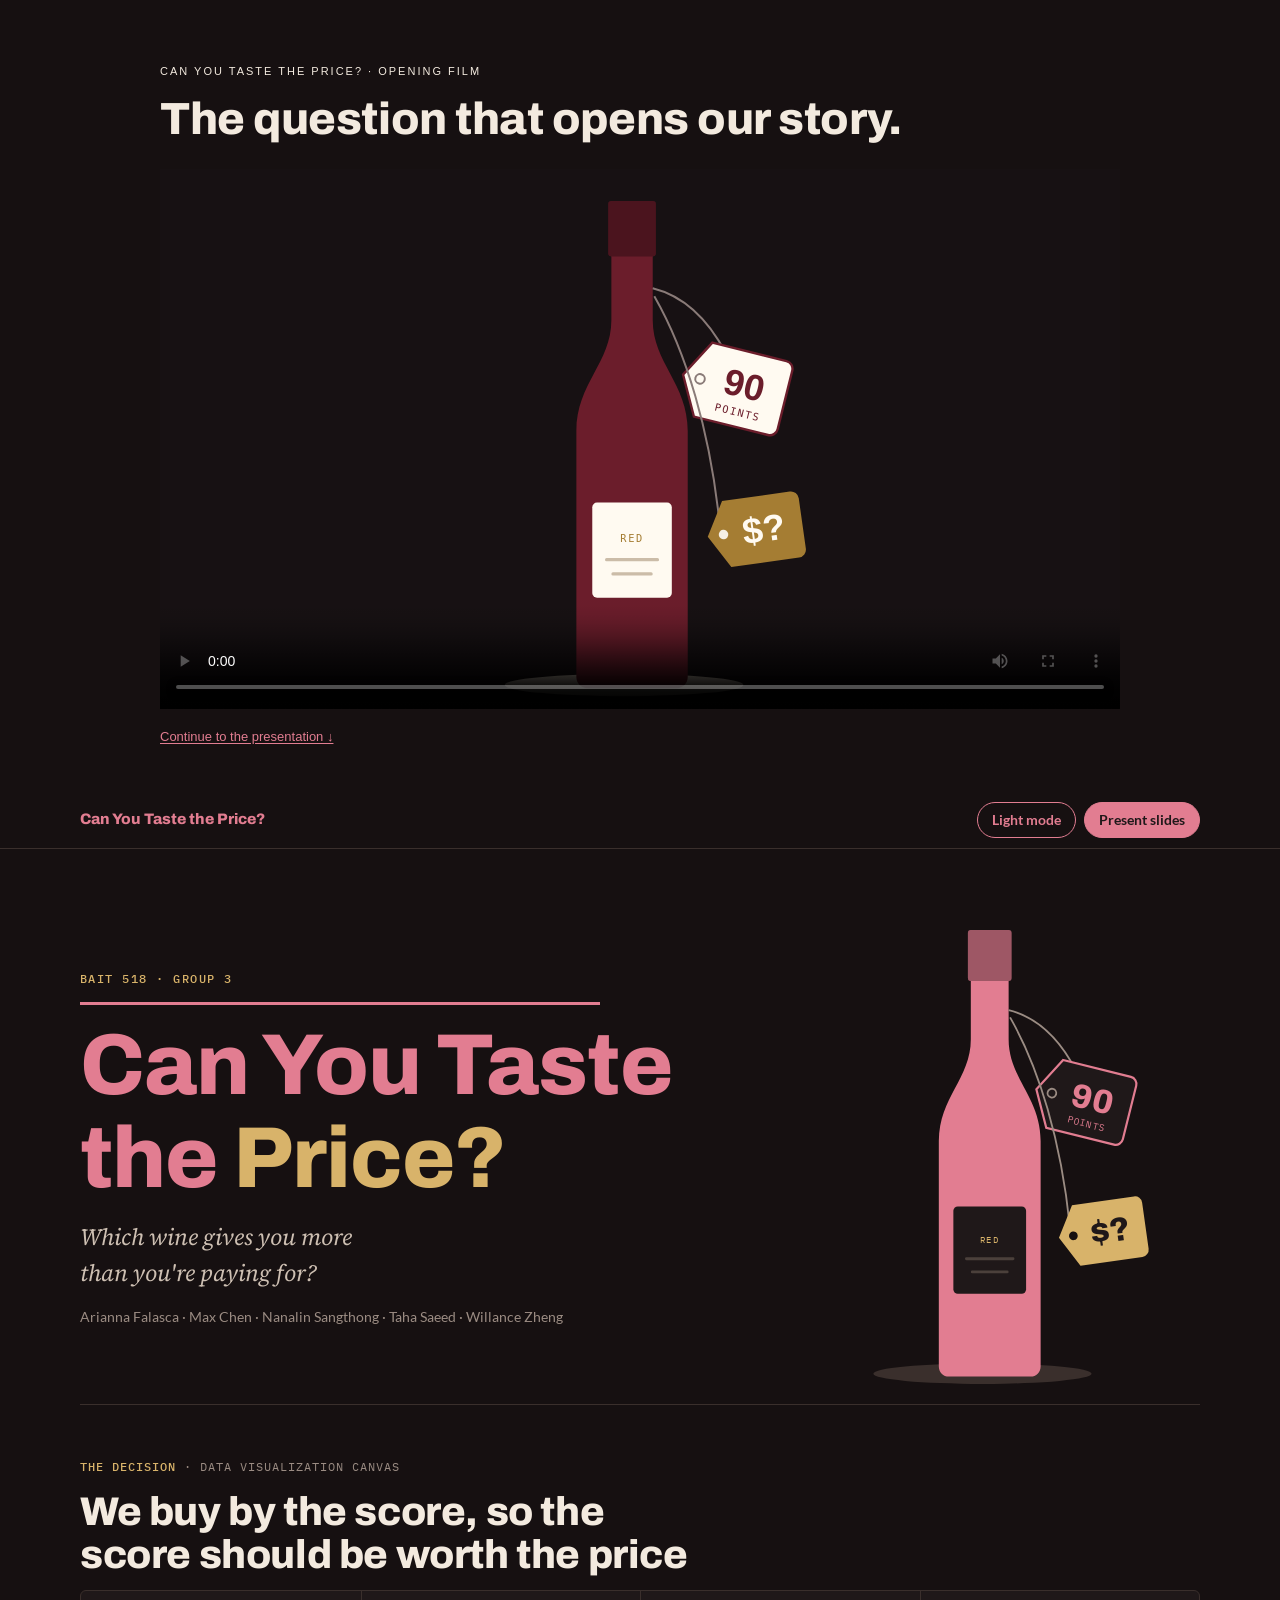
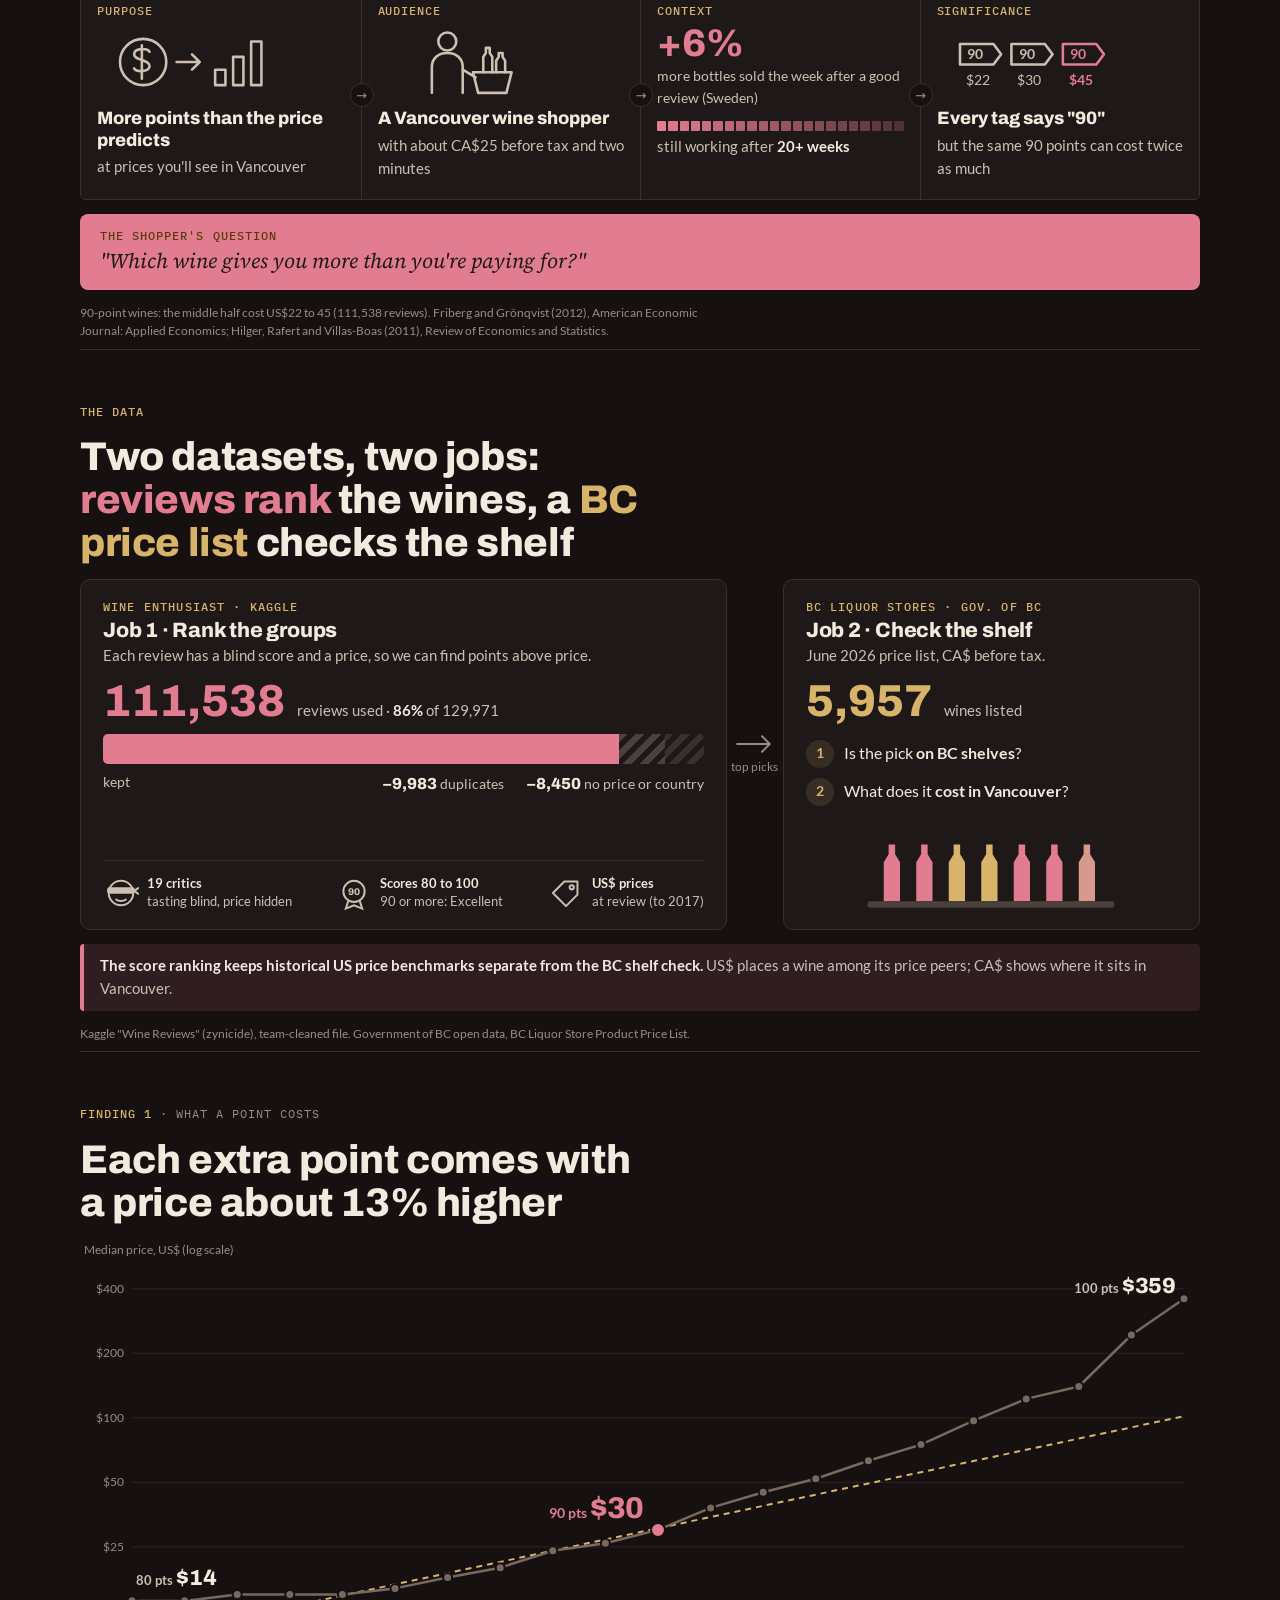
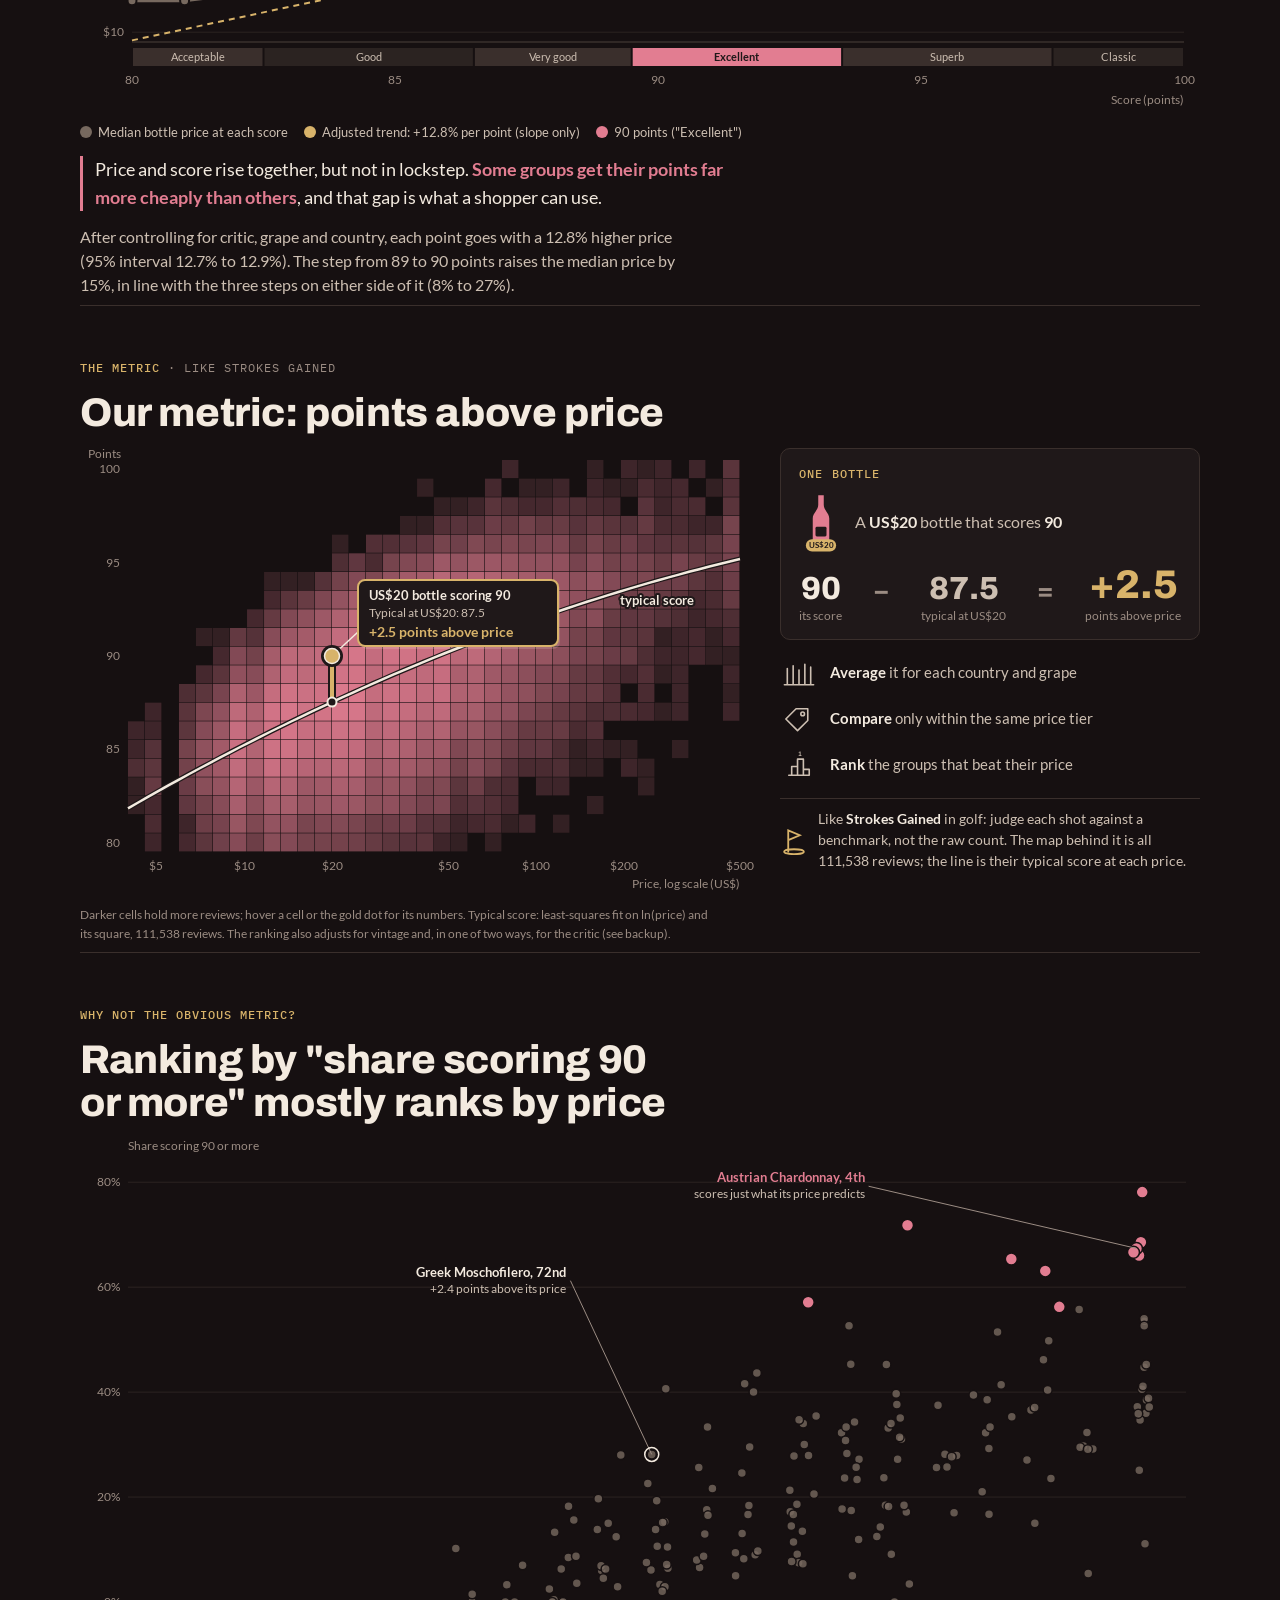
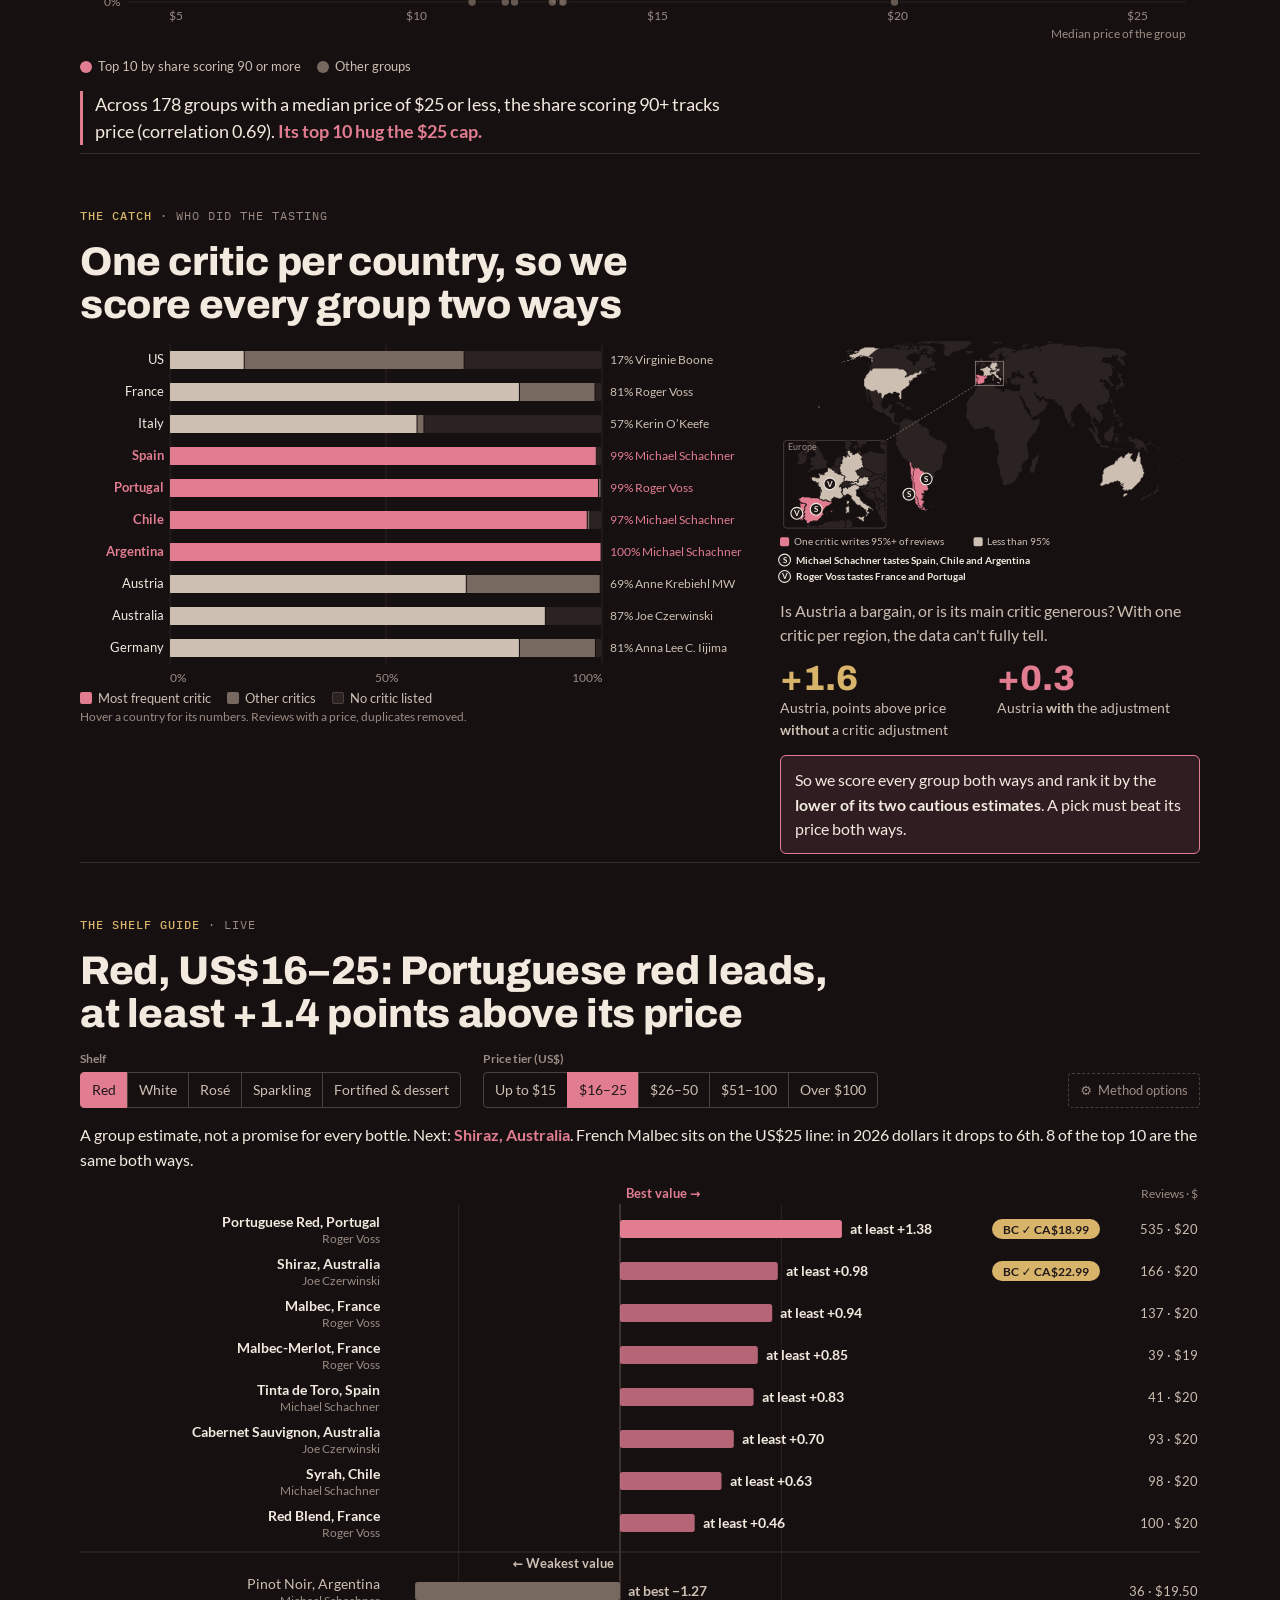
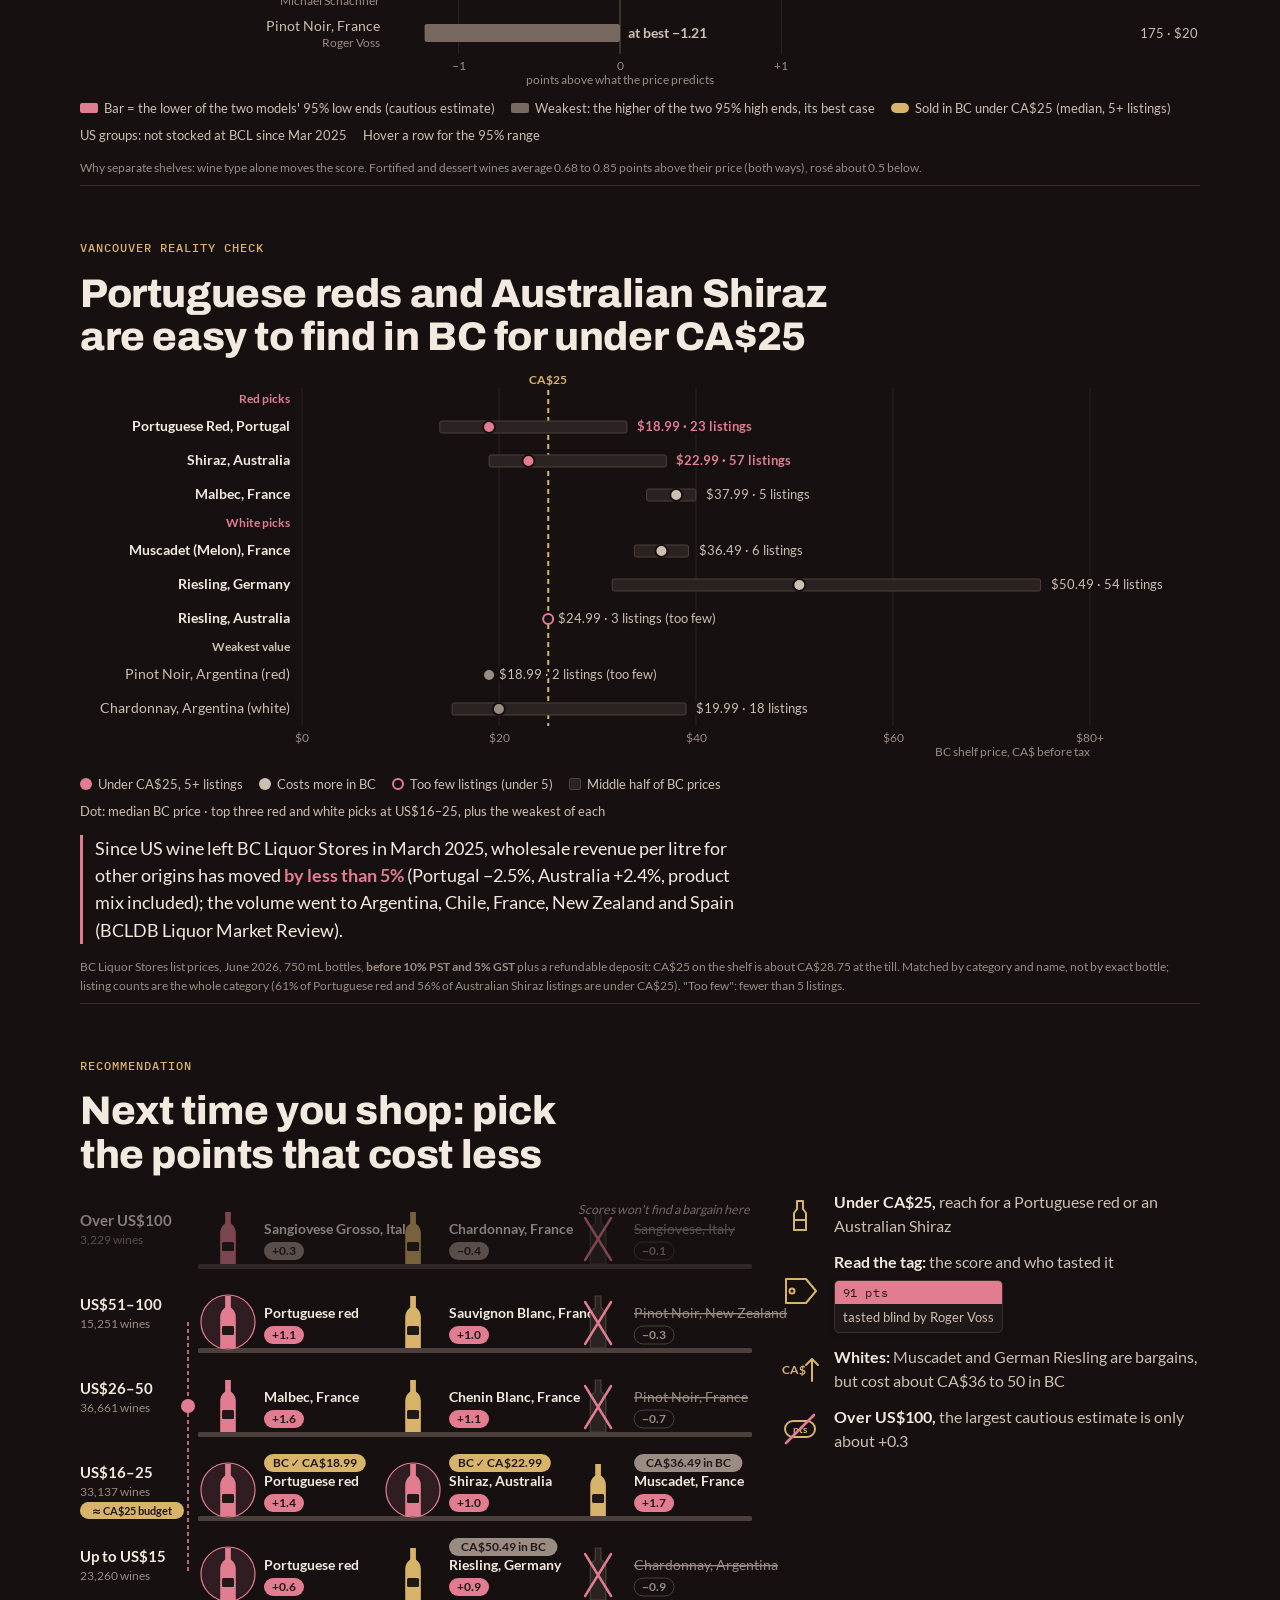
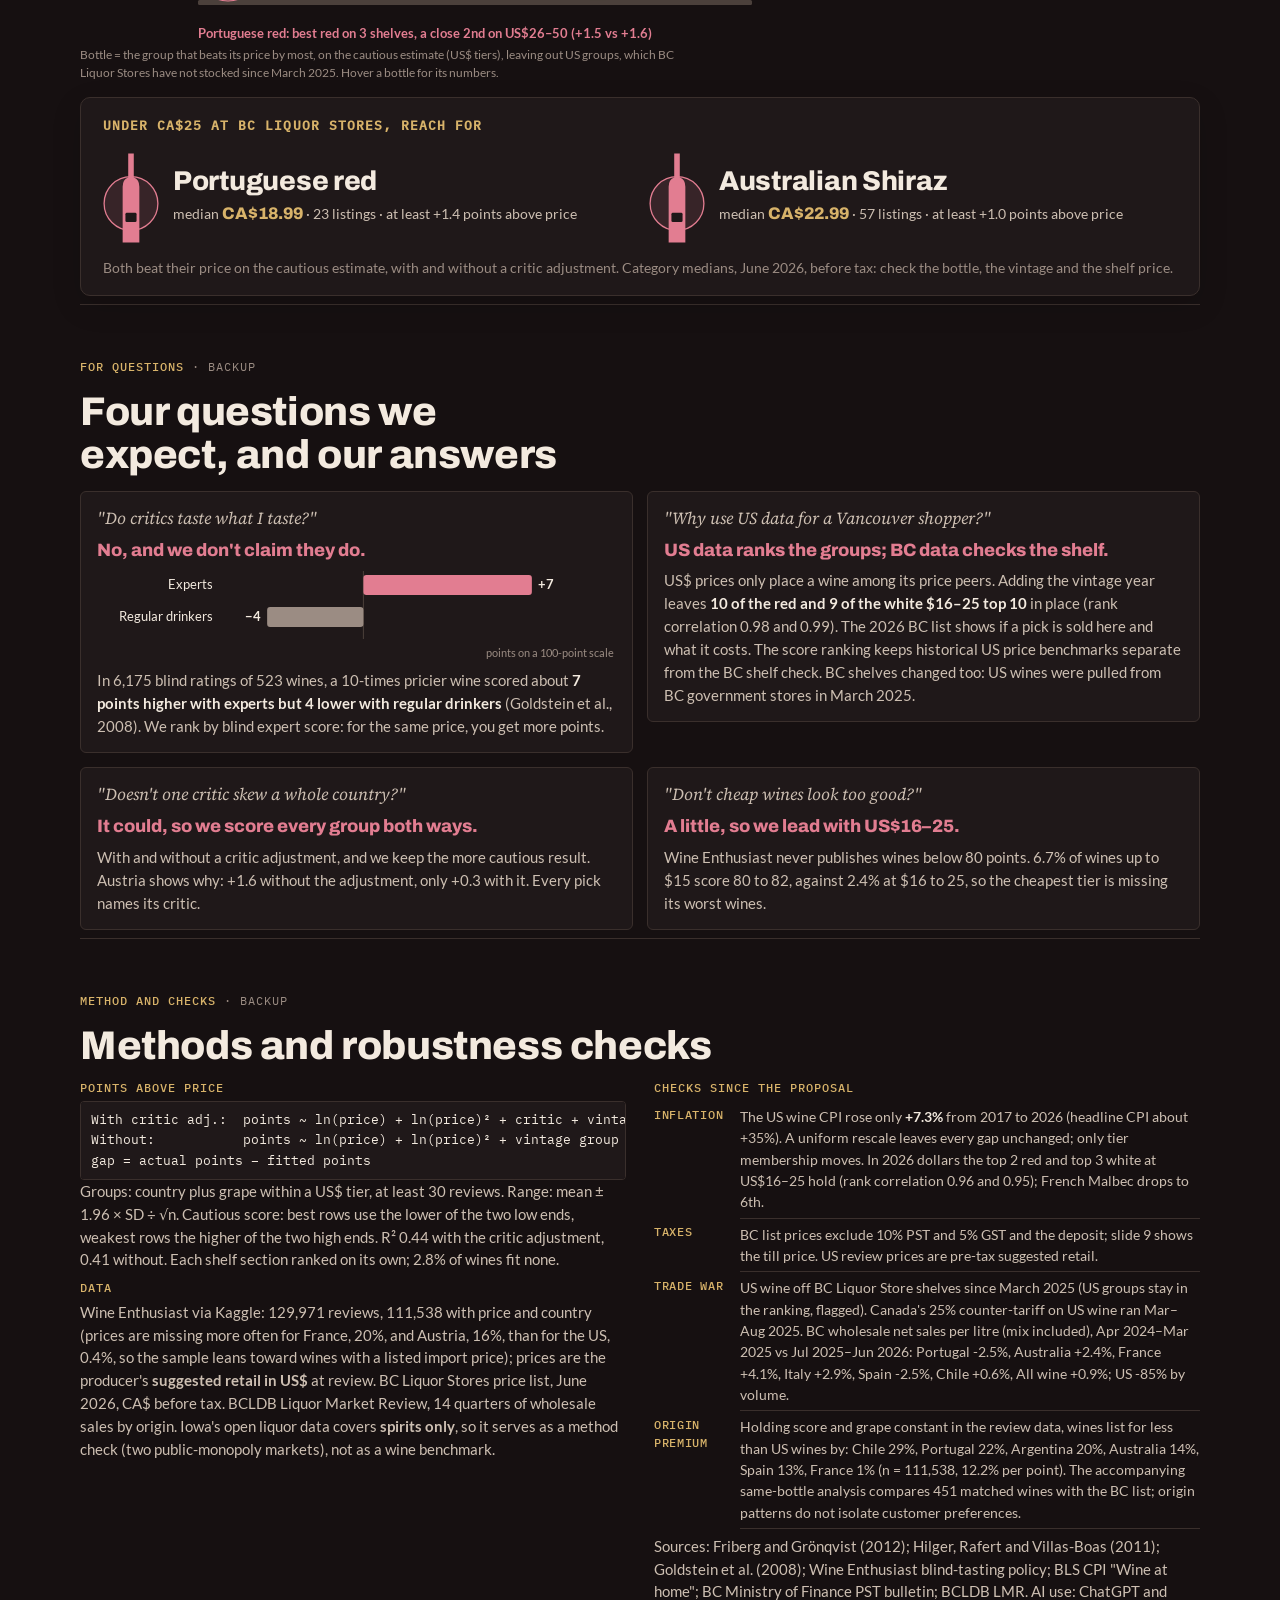
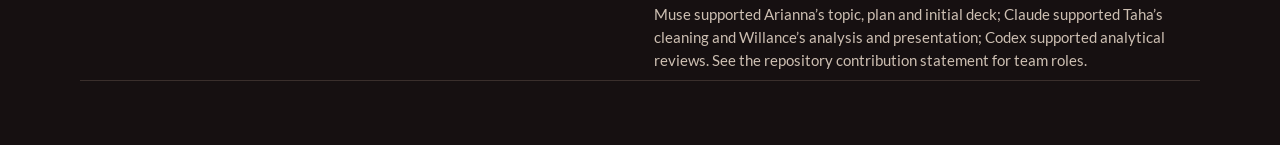
==== commit 959cf62e: "Use original wine cover artwork and embed team opening film" ====
--- a/projects/wine-story.html
+++ b/projects/wine-story.html
@@ -448,8 +448,10 @@
 @media (prefers-reduced-motion: reduce) { * { transition: none !important; } }
 #p-notes{display:none}
 </style>
-</head>
+<style>.opening-film{padding:65px 24px 45px;background:var(--bg);color:var(--ink)}.opening-film>div{max-width:960px;margin:auto}.opening-film p{font:11px sans-serif;letter-spacing:2px}.opening-film h2{font-size:clamp(26px,4vw,45px);margin:18px 0 25px}.opening-film video{display:block;width:100%;aspect-ratio:16/9;max-height:65vh;background:#171113;object-fit:contain}.opening-film a{display:inline-block;color:var(--wine);margin-top:20px;font:13px sans-serif}body.present .opening-film{display:none}</style></head>
 <body>
+<aside class="opening-film" aria-label="Team opening film"><div><p>CAN YOU TASTE THE PRICE? · OPENING FILM</p><h2>The question that opens our story.</h2><video controls playsinline preload="metadata" poster="../assets/wine-cover.svg"><source src="../assets/wine-opening.mov">Your browser cannot play this video. <a href="../assets/wine-opening.mov">Download the opening film</a>.</video><a href="#s1">Continue to the presentation ↓</a></div></aside>
+
 
 
 <div class="progress" id="progress"></div>
@@ -1422,5 +1424,5 @@
 })();
 </script>
 
-</body>
+<script>document.getElementById('present-btn').addEventListener('click',function(){document.querySelector('.opening-film video').pause();});</script></body>
 </html>
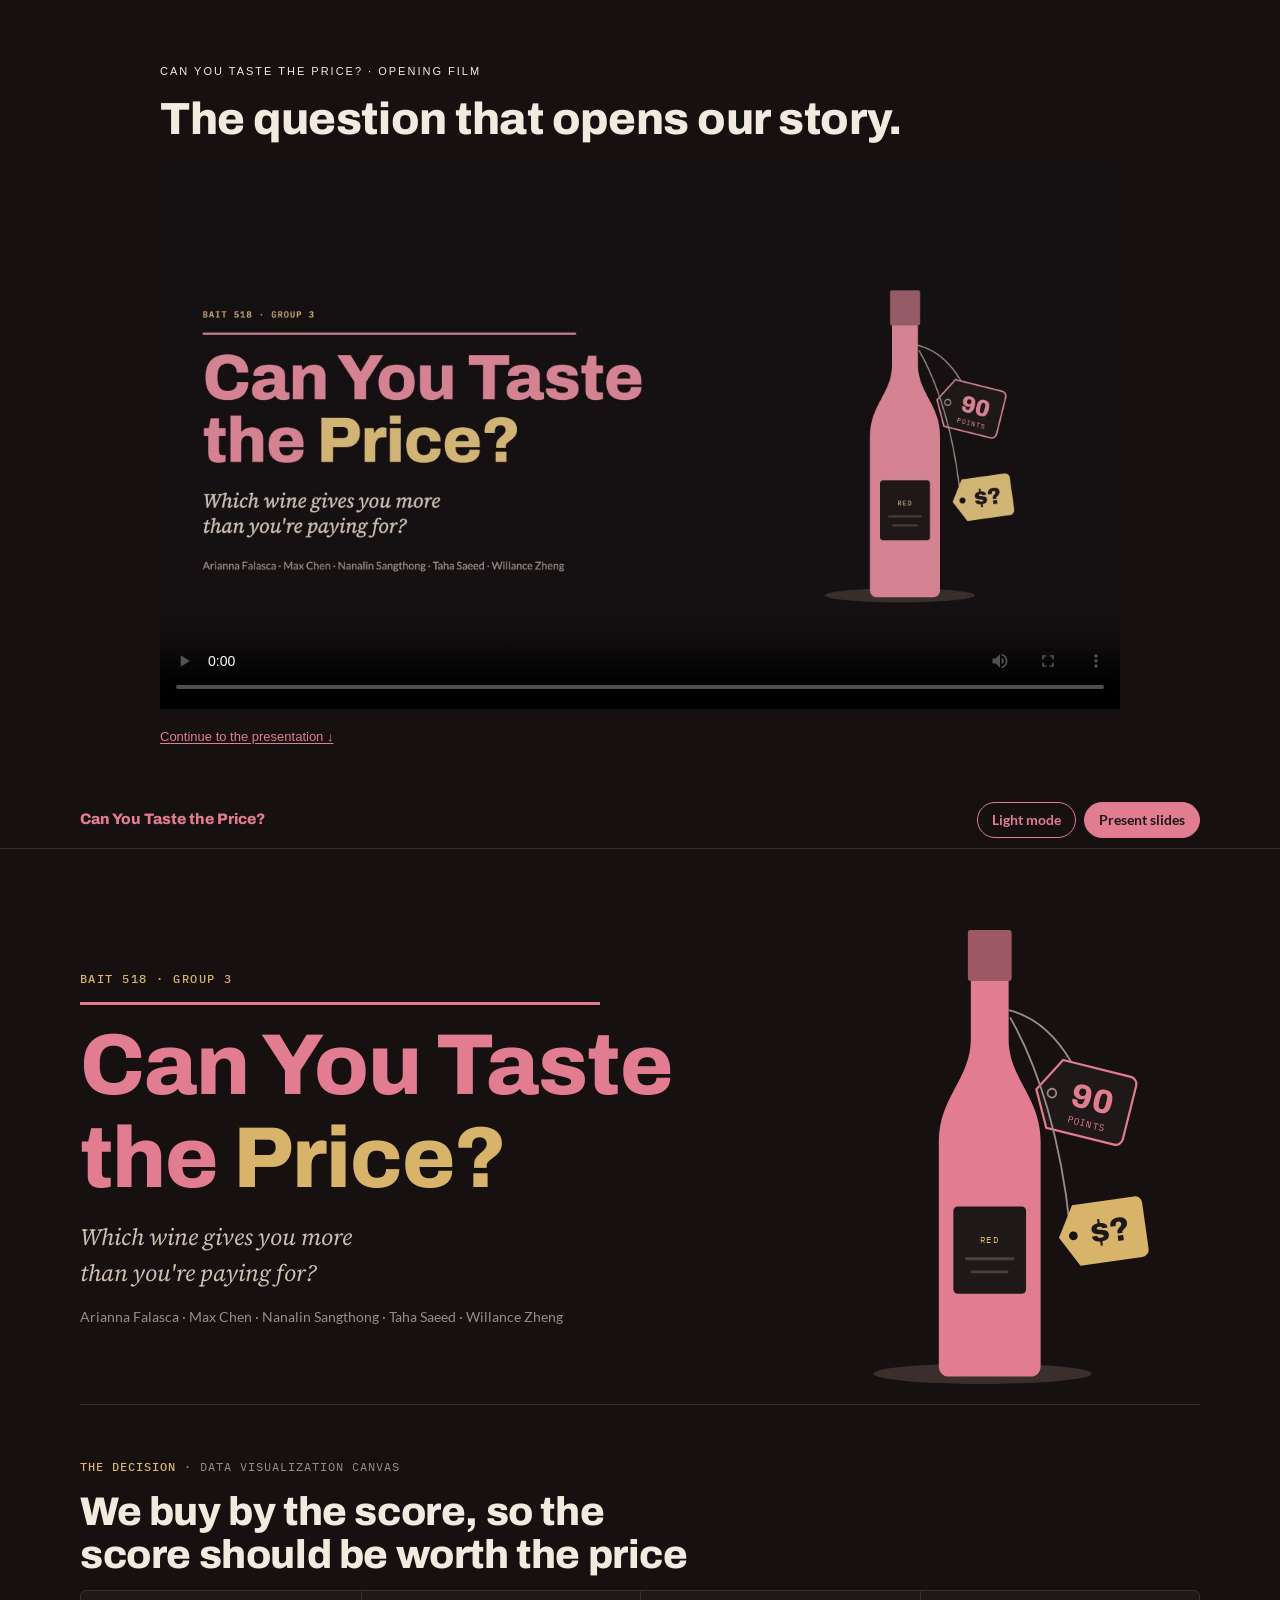
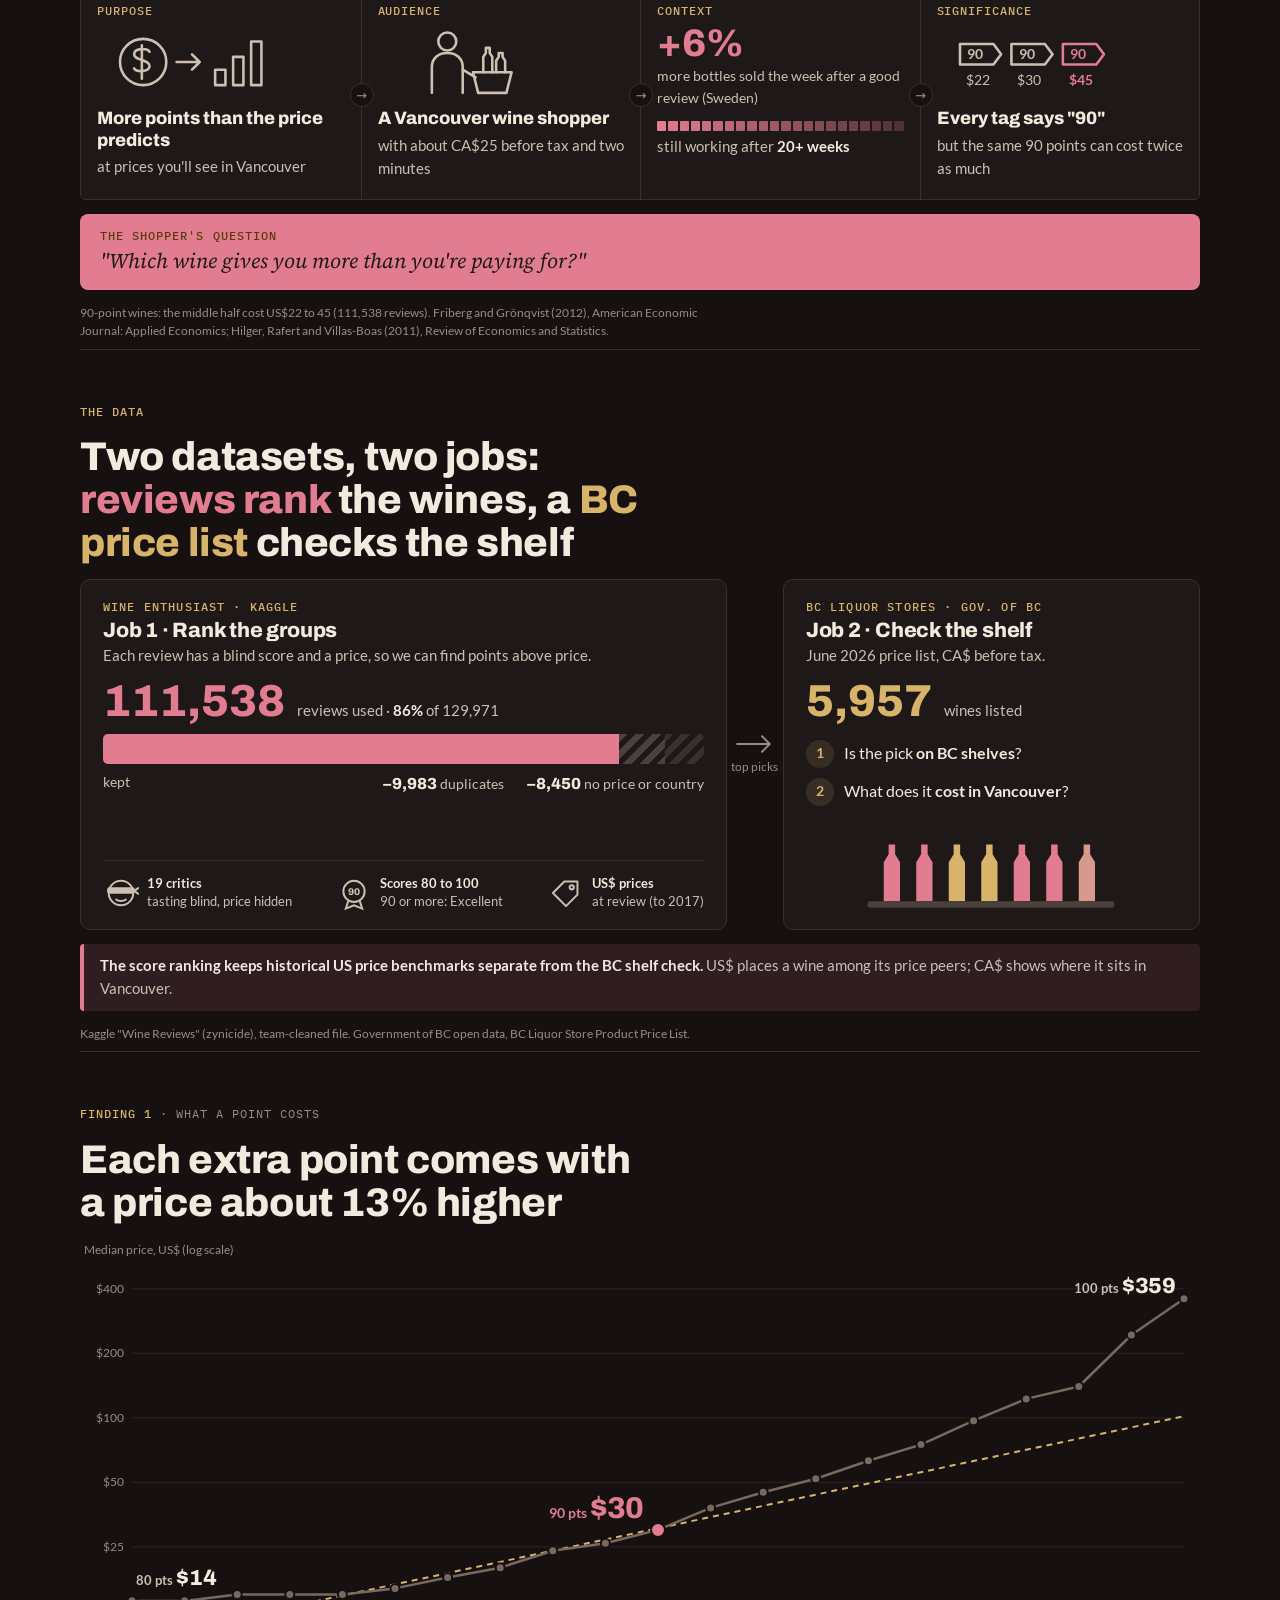
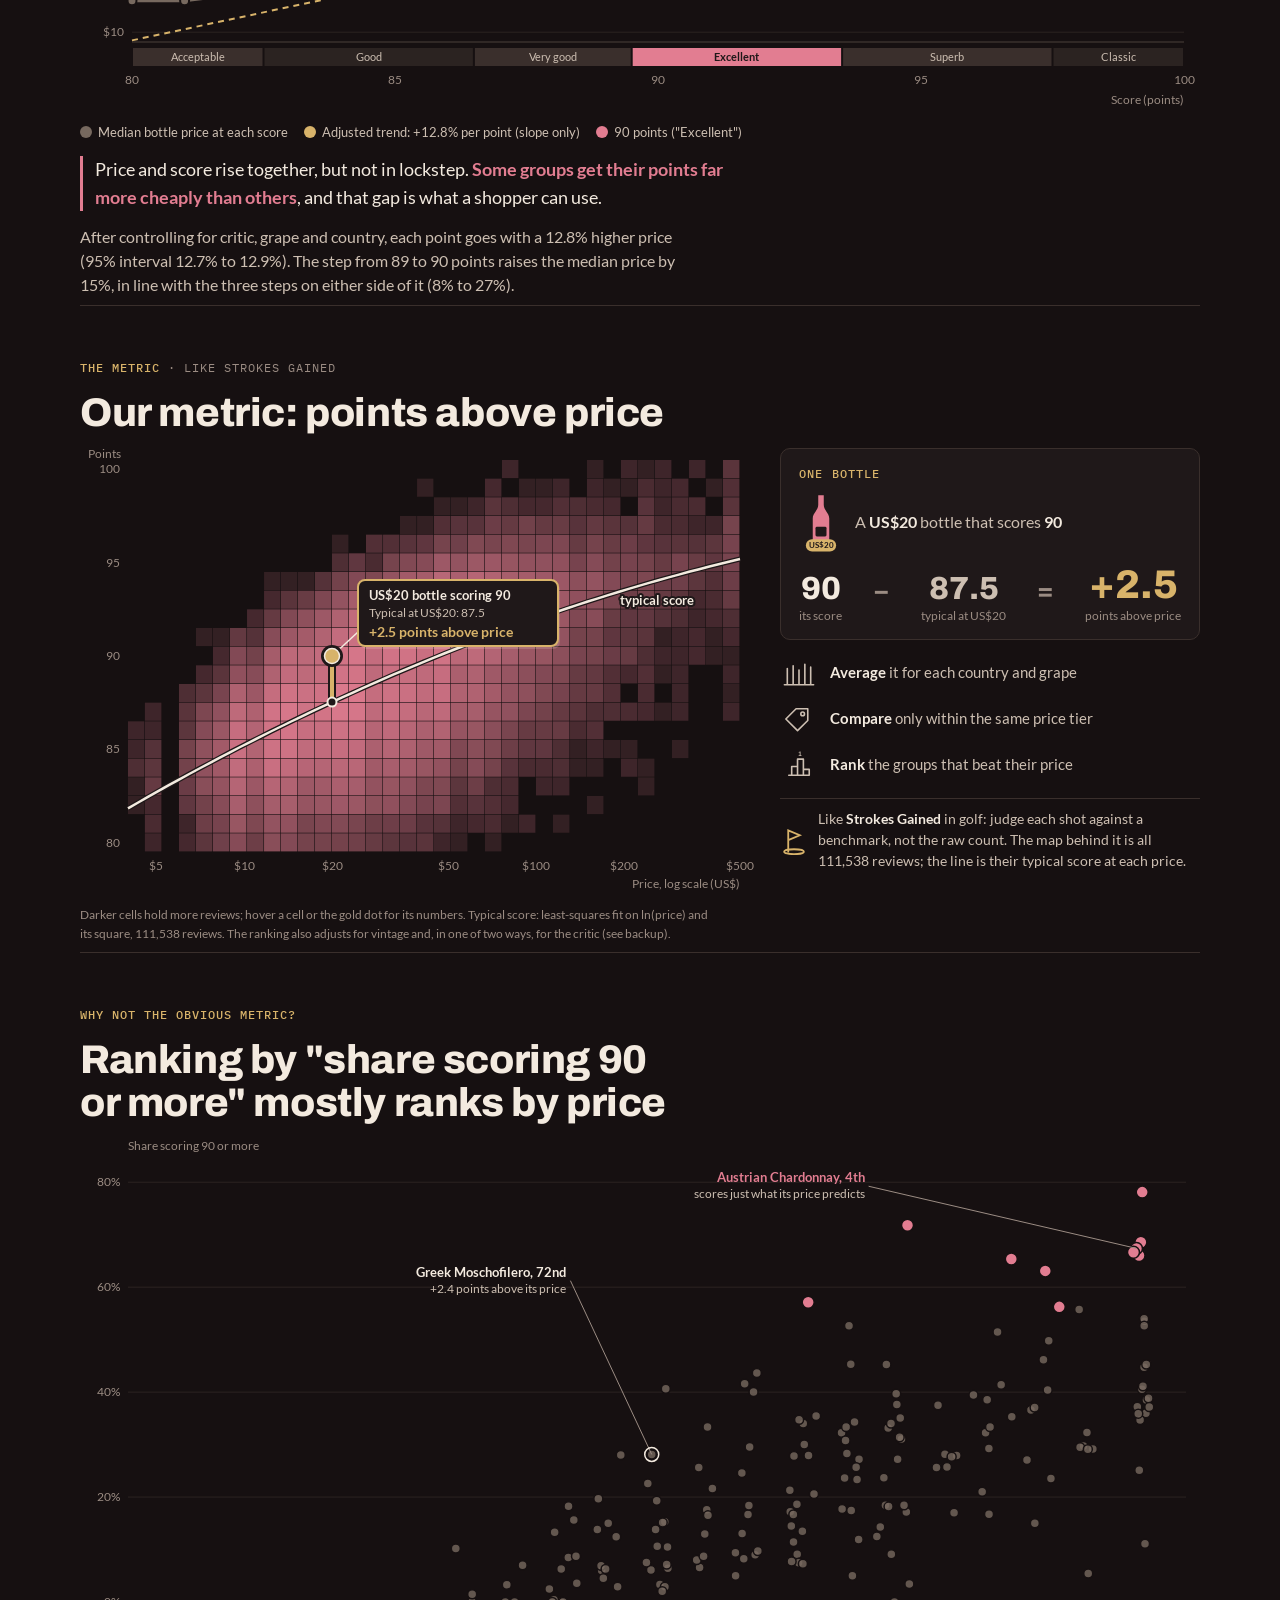
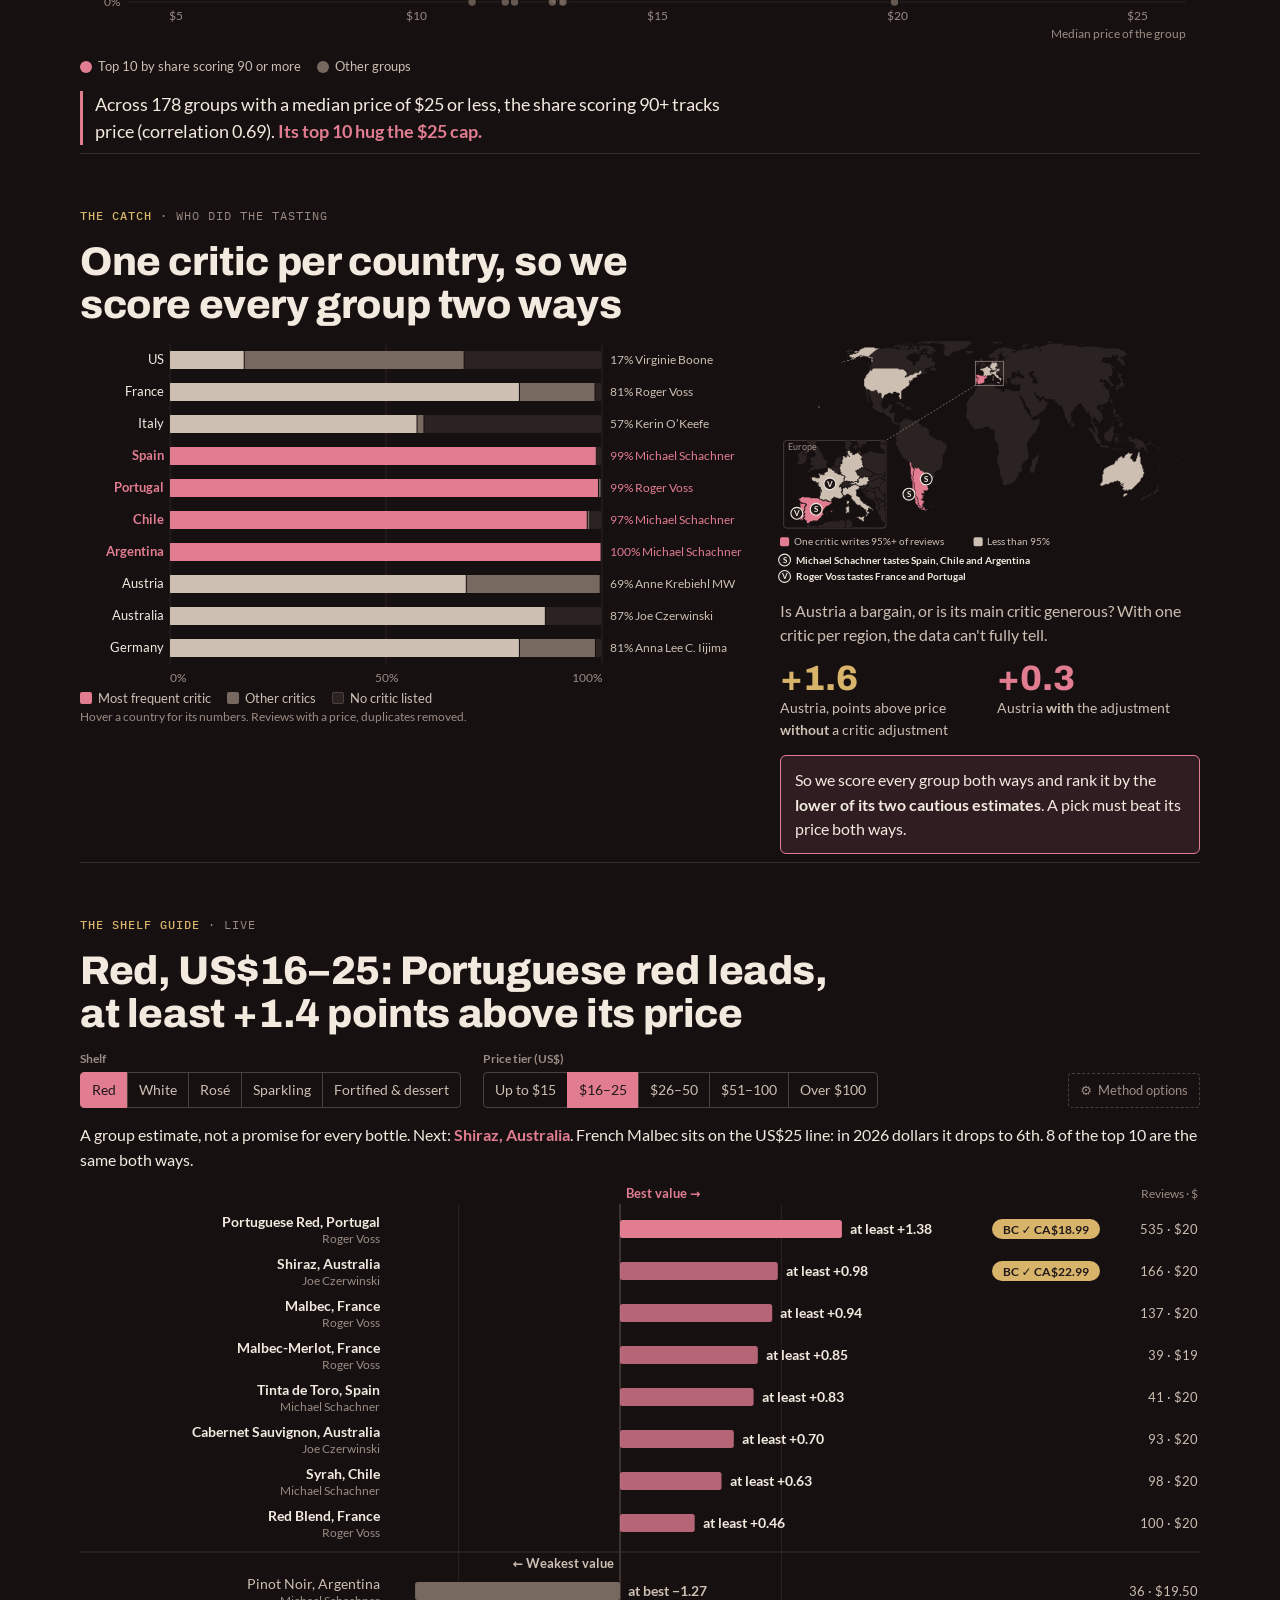
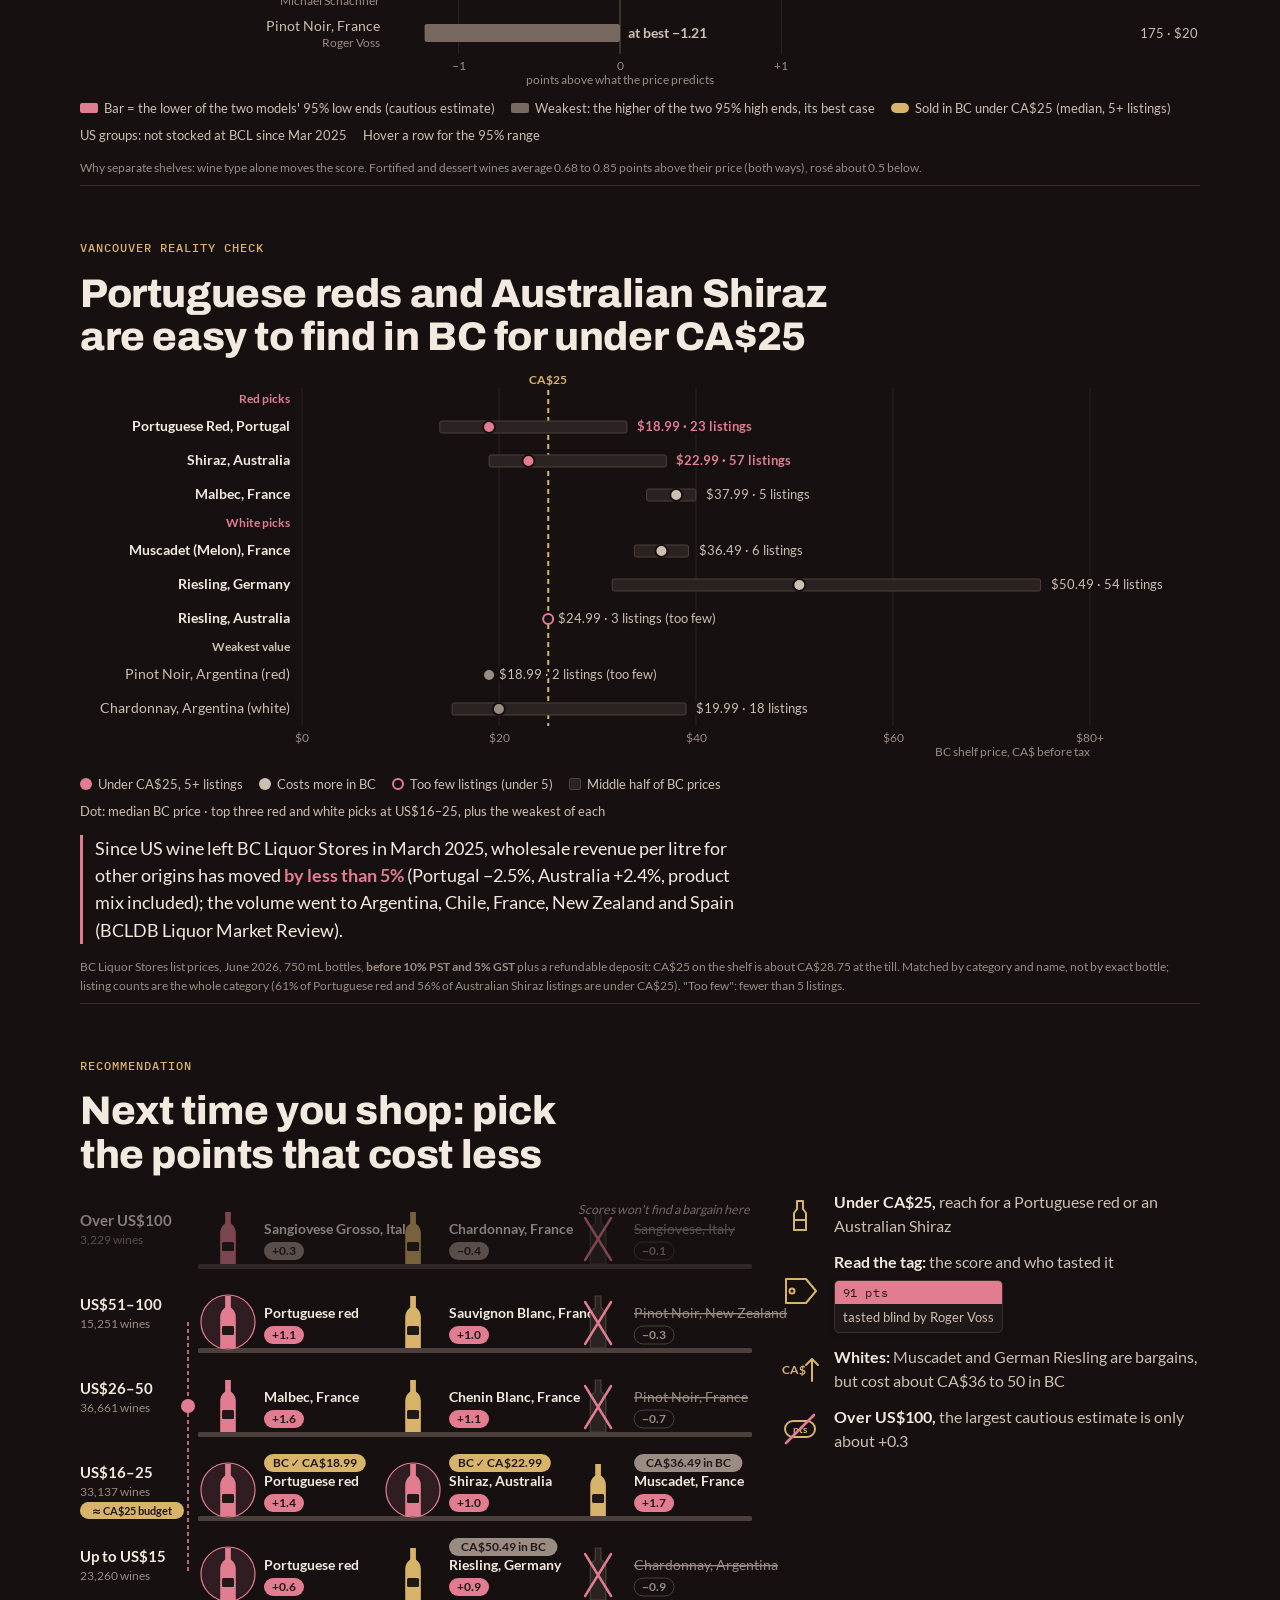
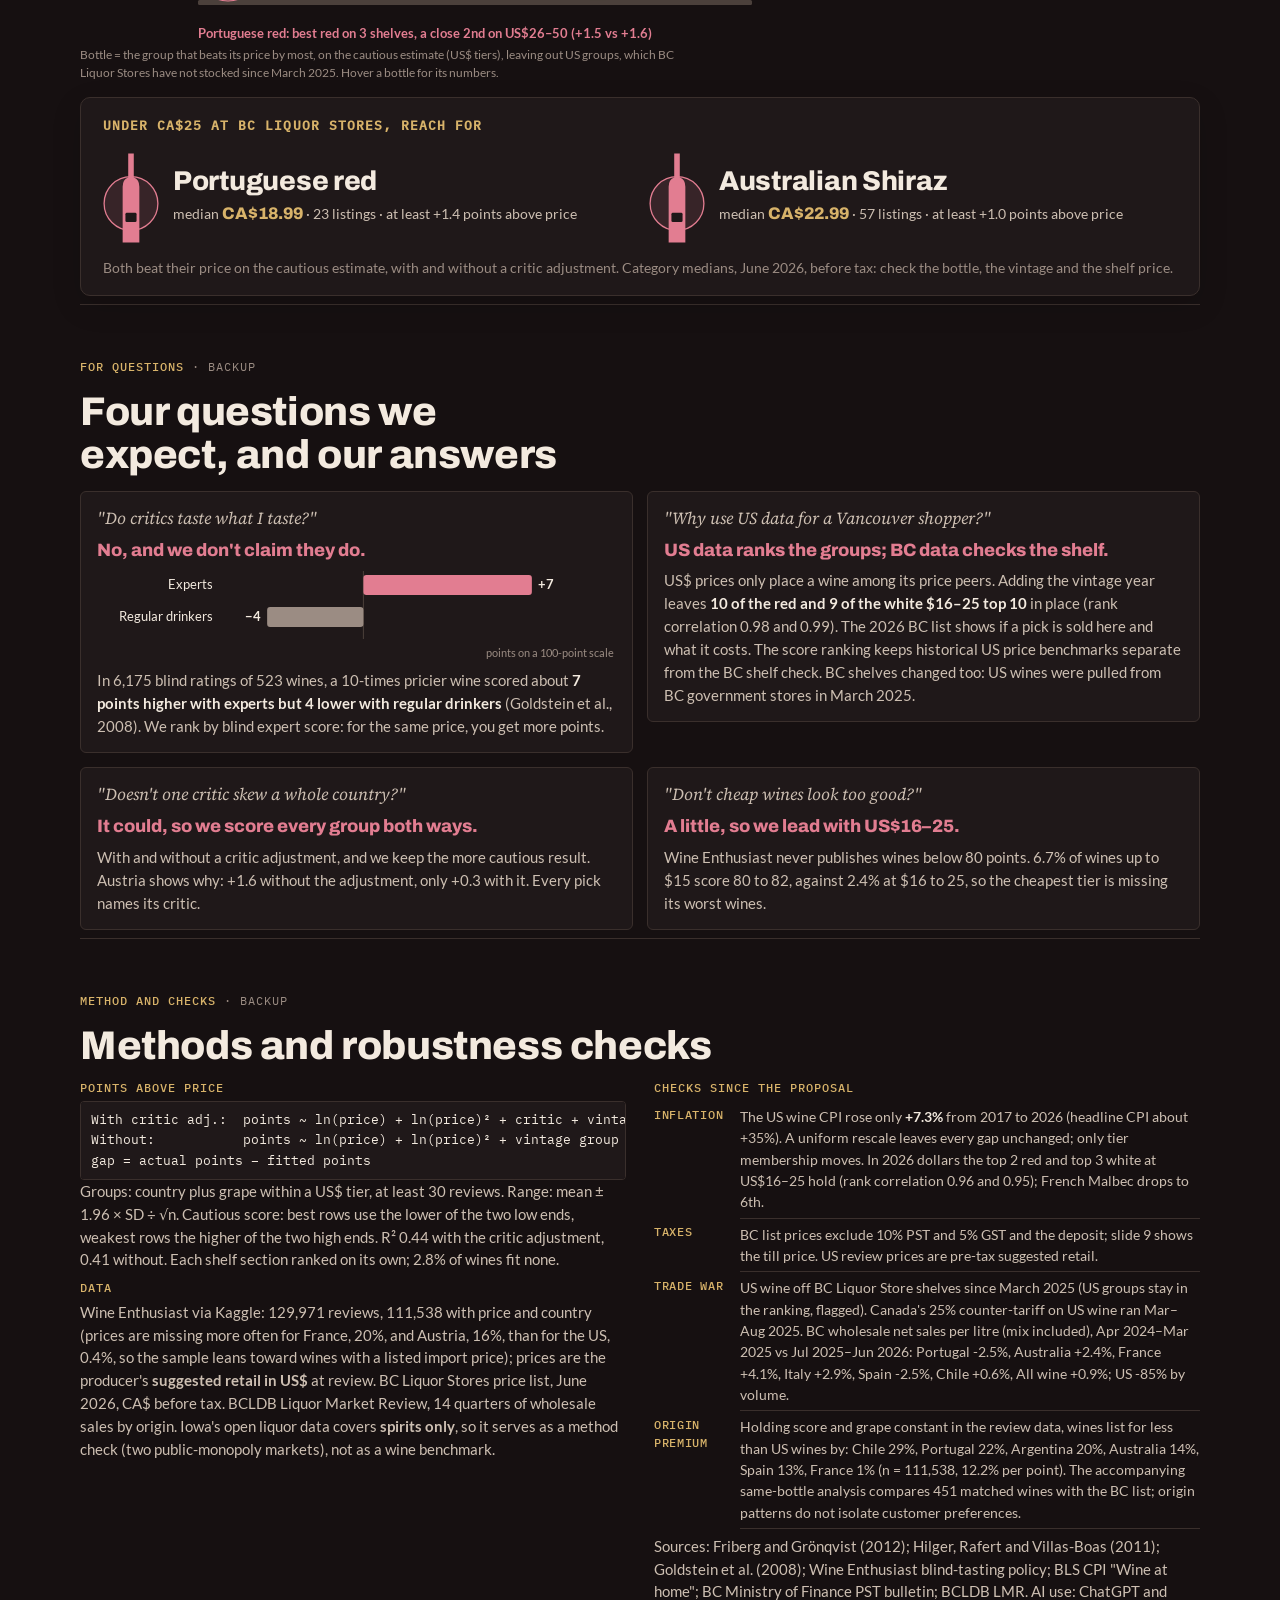
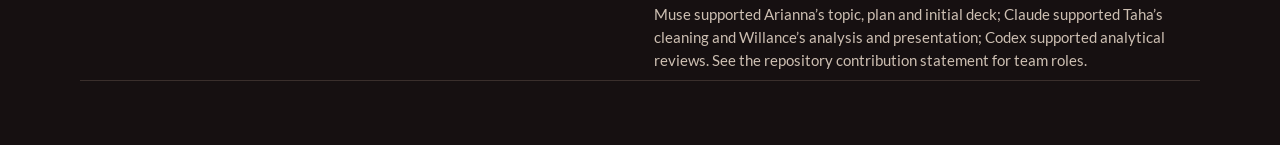
==== commit e71d5071: "Use original wine slide and Confluence Capital team branding" ====
--- a/projects/wine-story.html
+++ b/projects/wine-story.html
@@ -450,7 +450,7 @@
 </style>
 <style>.opening-film{padding:65px 24px 45px;background:var(--bg);color:var(--ink)}.opening-film>div{max-width:960px;margin:auto}.opening-film p{font:11px sans-serif;letter-spacing:2px}.opening-film h2{font-size:clamp(26px,4vw,45px);margin:18px 0 25px}.opening-film video{display:block;width:100%;aspect-ratio:16/9;max-height:65vh;background:#171113;object-fit:contain}.opening-film a{display:inline-block;color:var(--wine);margin-top:20px;font:13px sans-serif}body.present .opening-film{display:none}</style></head>
 <body>
-<aside class="opening-film" aria-label="Team opening film"><div><p>CAN YOU TASTE THE PRICE? · OPENING FILM</p><h2>The question that opens our story.</h2><video controls playsinline preload="metadata" poster="../assets/wine-cover.svg"><source src="../assets/wine-opening.mov">Your browser cannot play this video. <a href="../assets/wine-opening.mov">Download the opening film</a>.</video><a href="#s1">Continue to the presentation ↓</a></div></aside>
+<aside class="opening-film" aria-label="Team opening film"><div><p>CAN YOU TASTE THE PRICE? · OPENING FILM</p><h2>The question that opens our story.</h2><video controls playsinline preload="metadata" poster="../assets/wine-first-slide.png"><source src="../assets/wine-opening.mov">Your browser cannot play this video. <a href="../assets/wine-opening.mov">Download the opening film</a>.</video><a href="#s1">Continue to the presentation ↓</a></div></aside>
 
 
 
